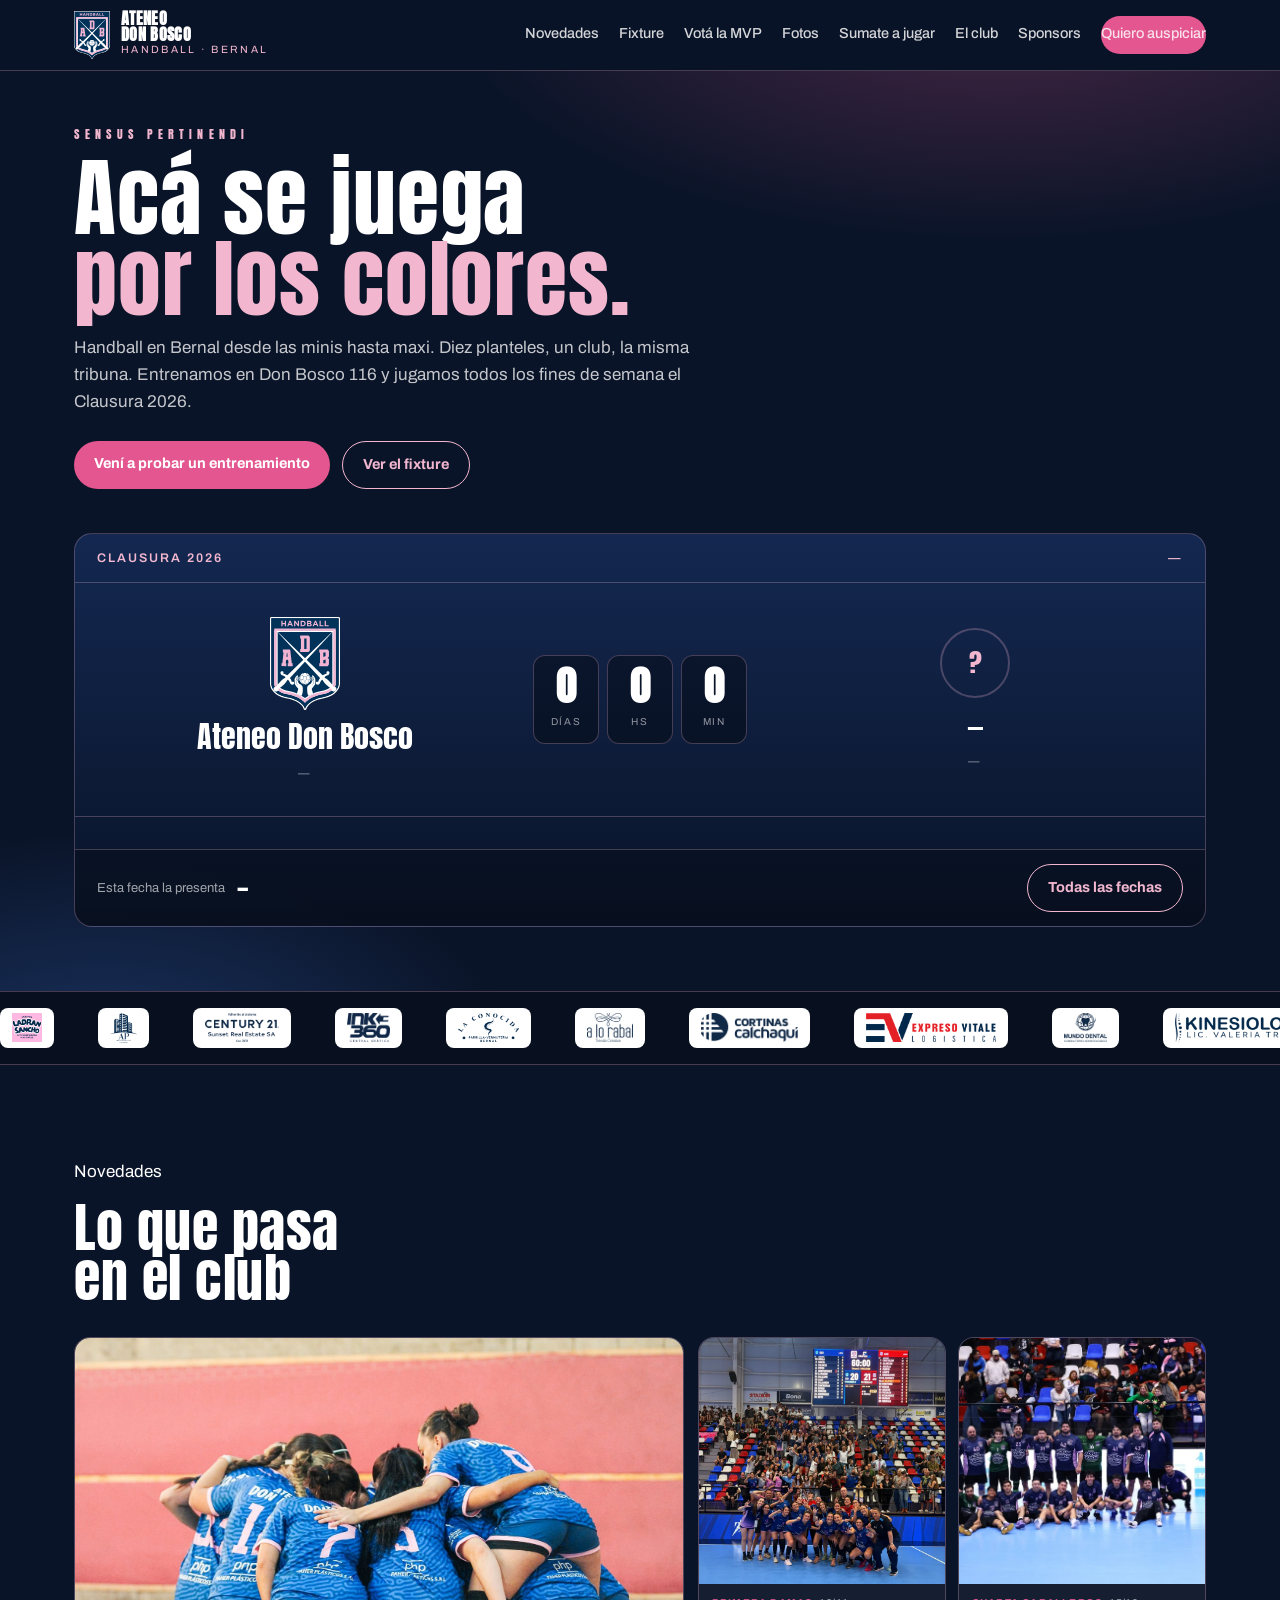
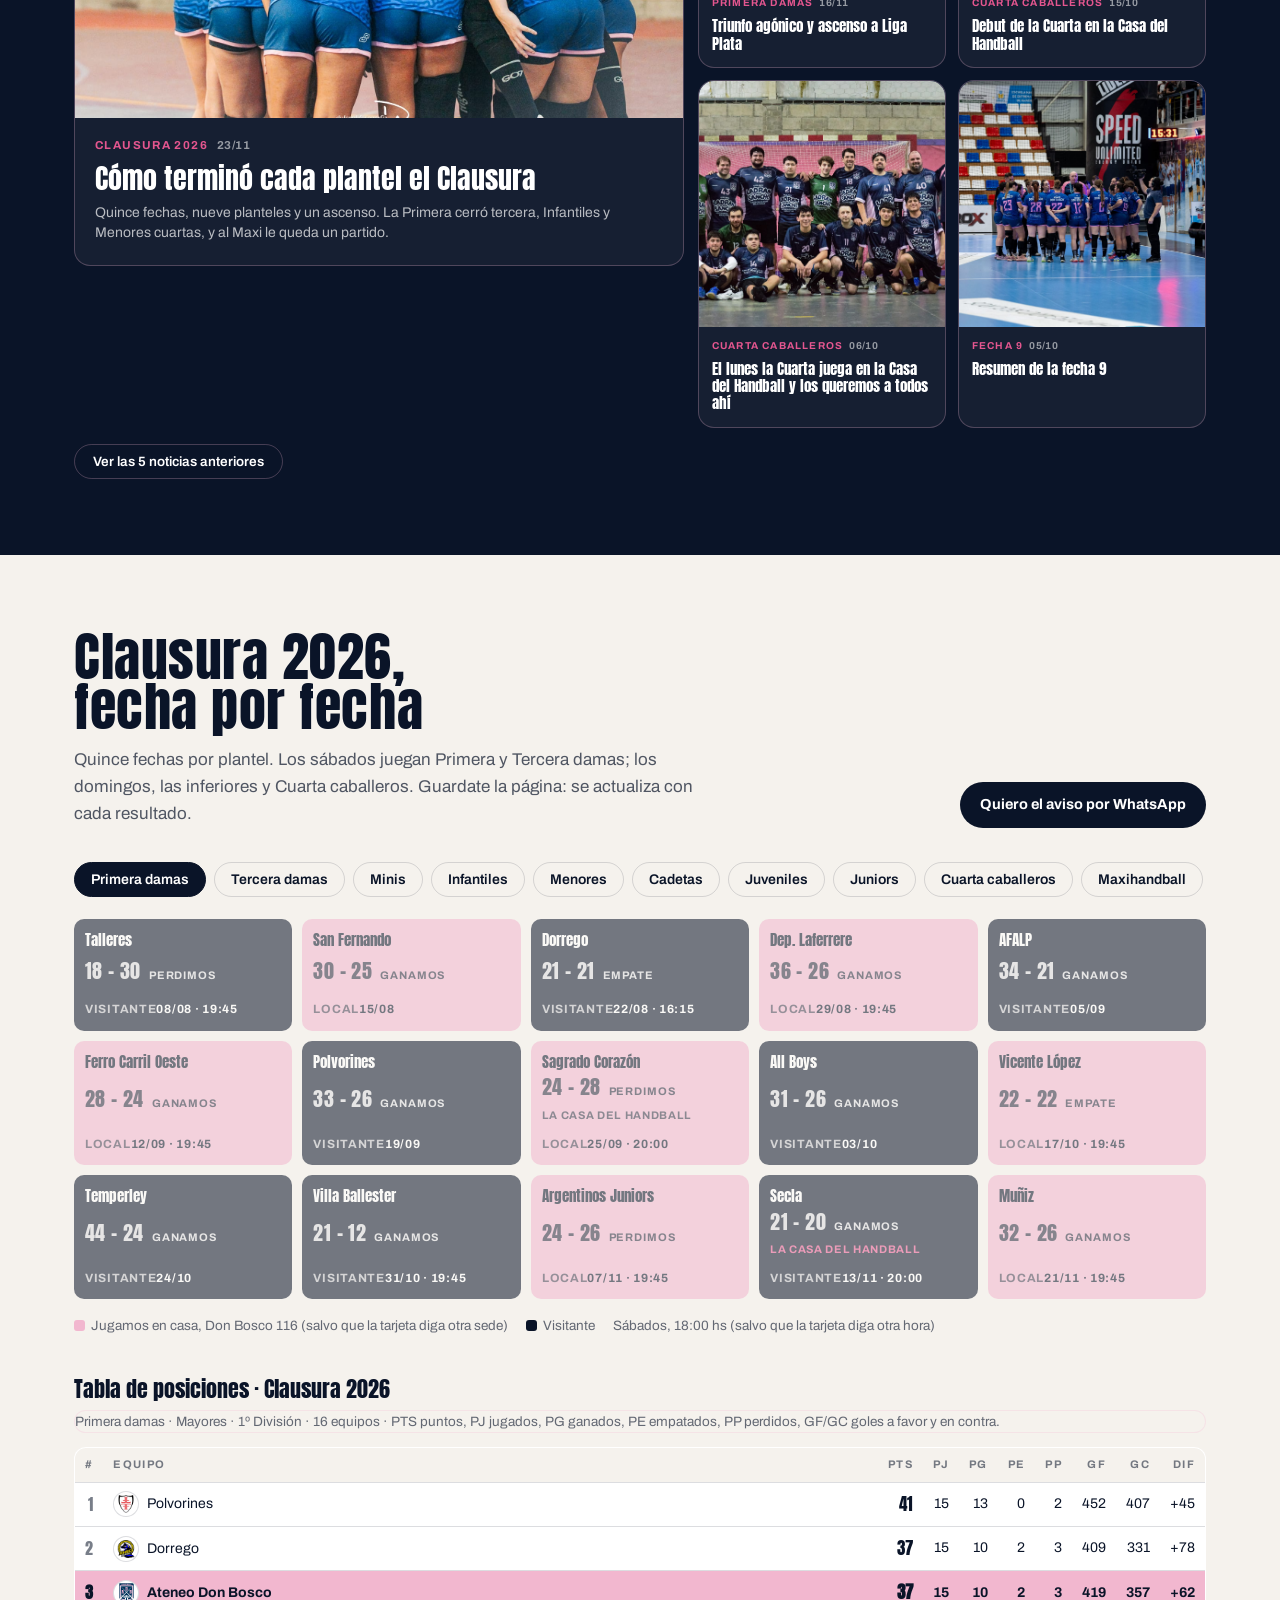
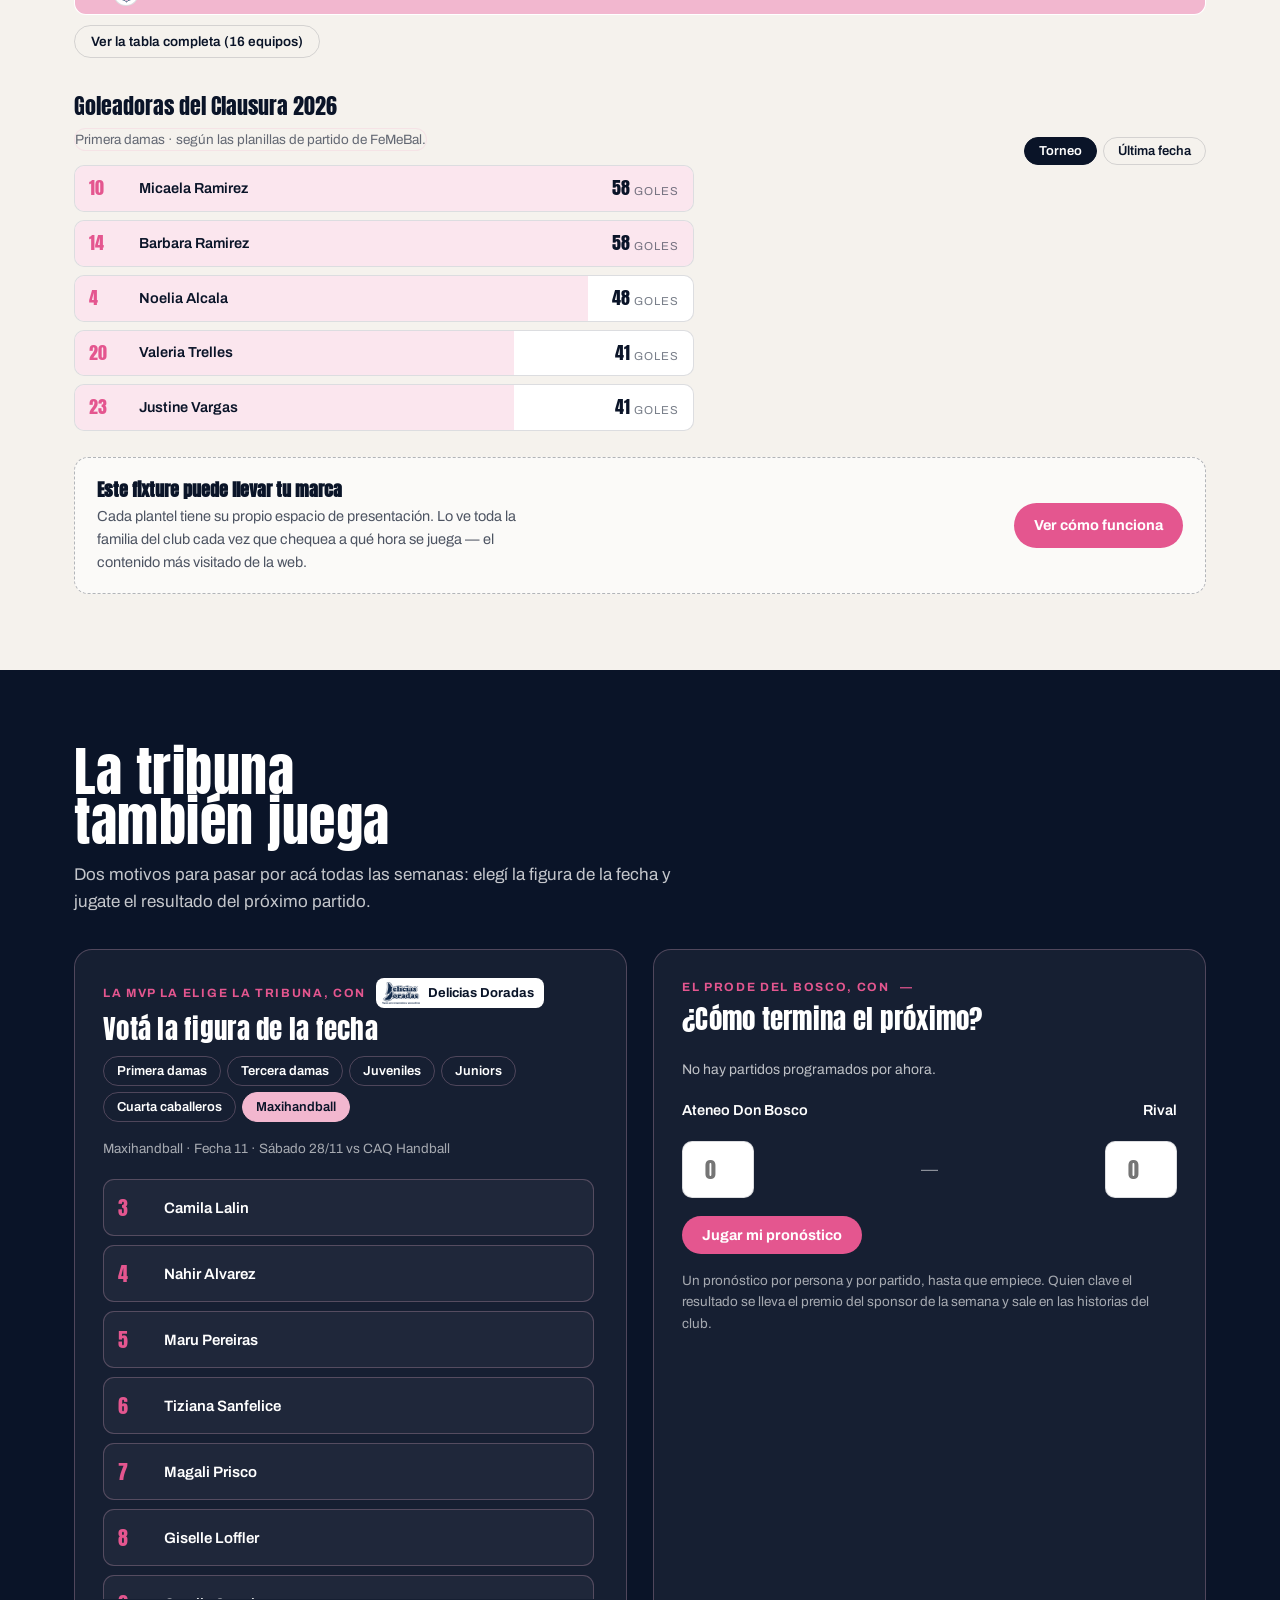
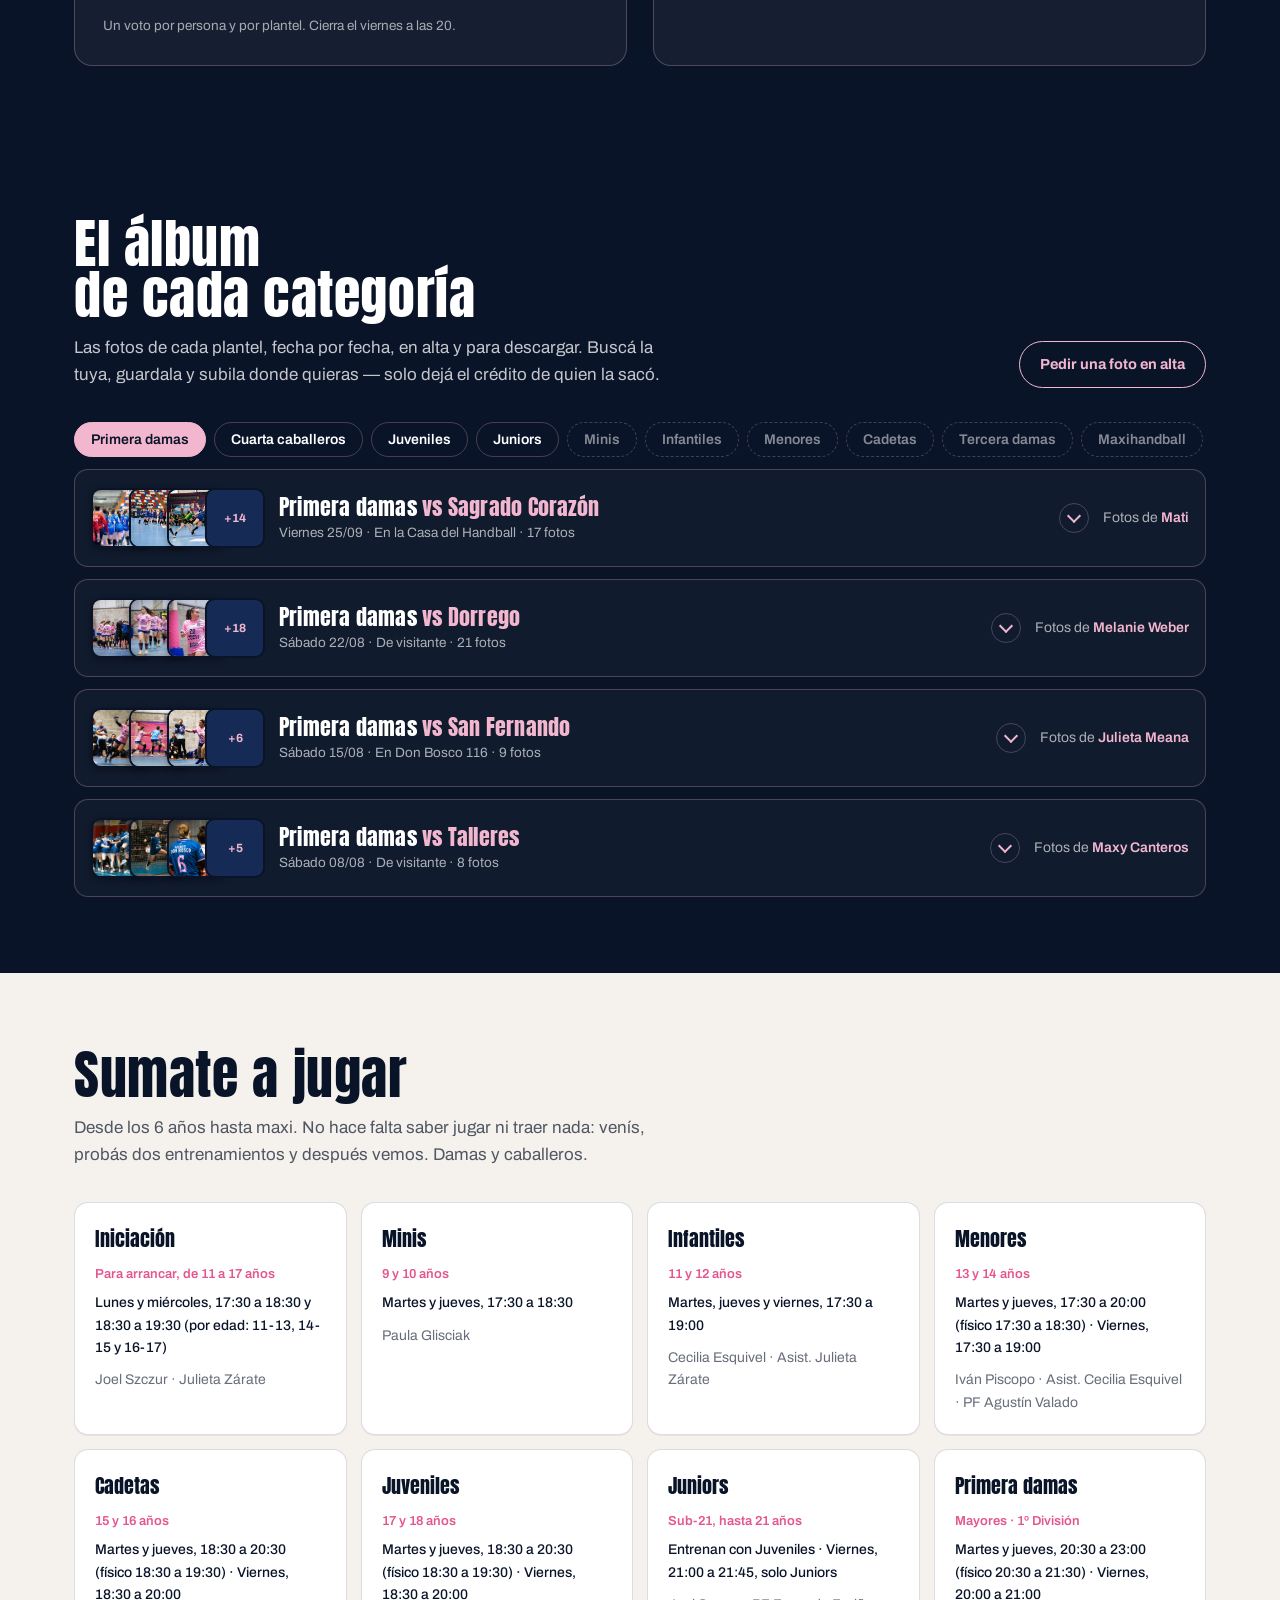
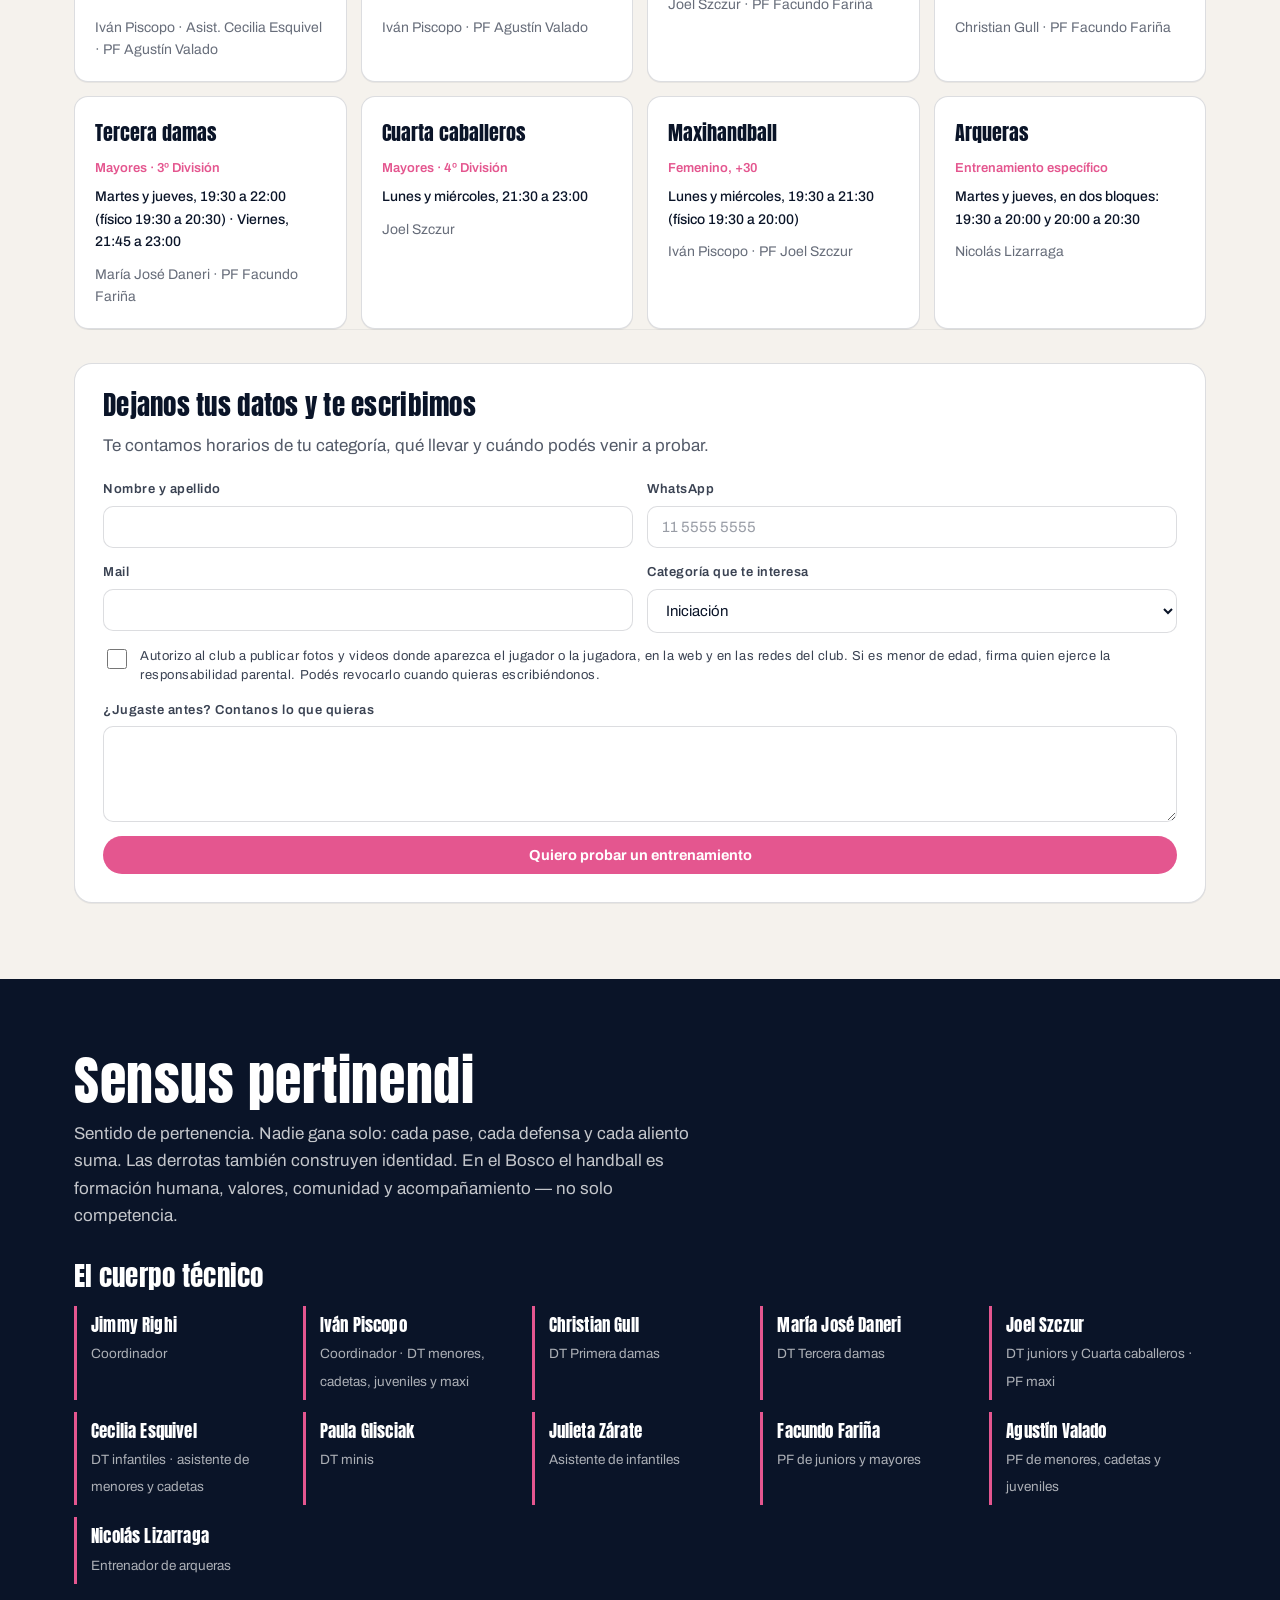
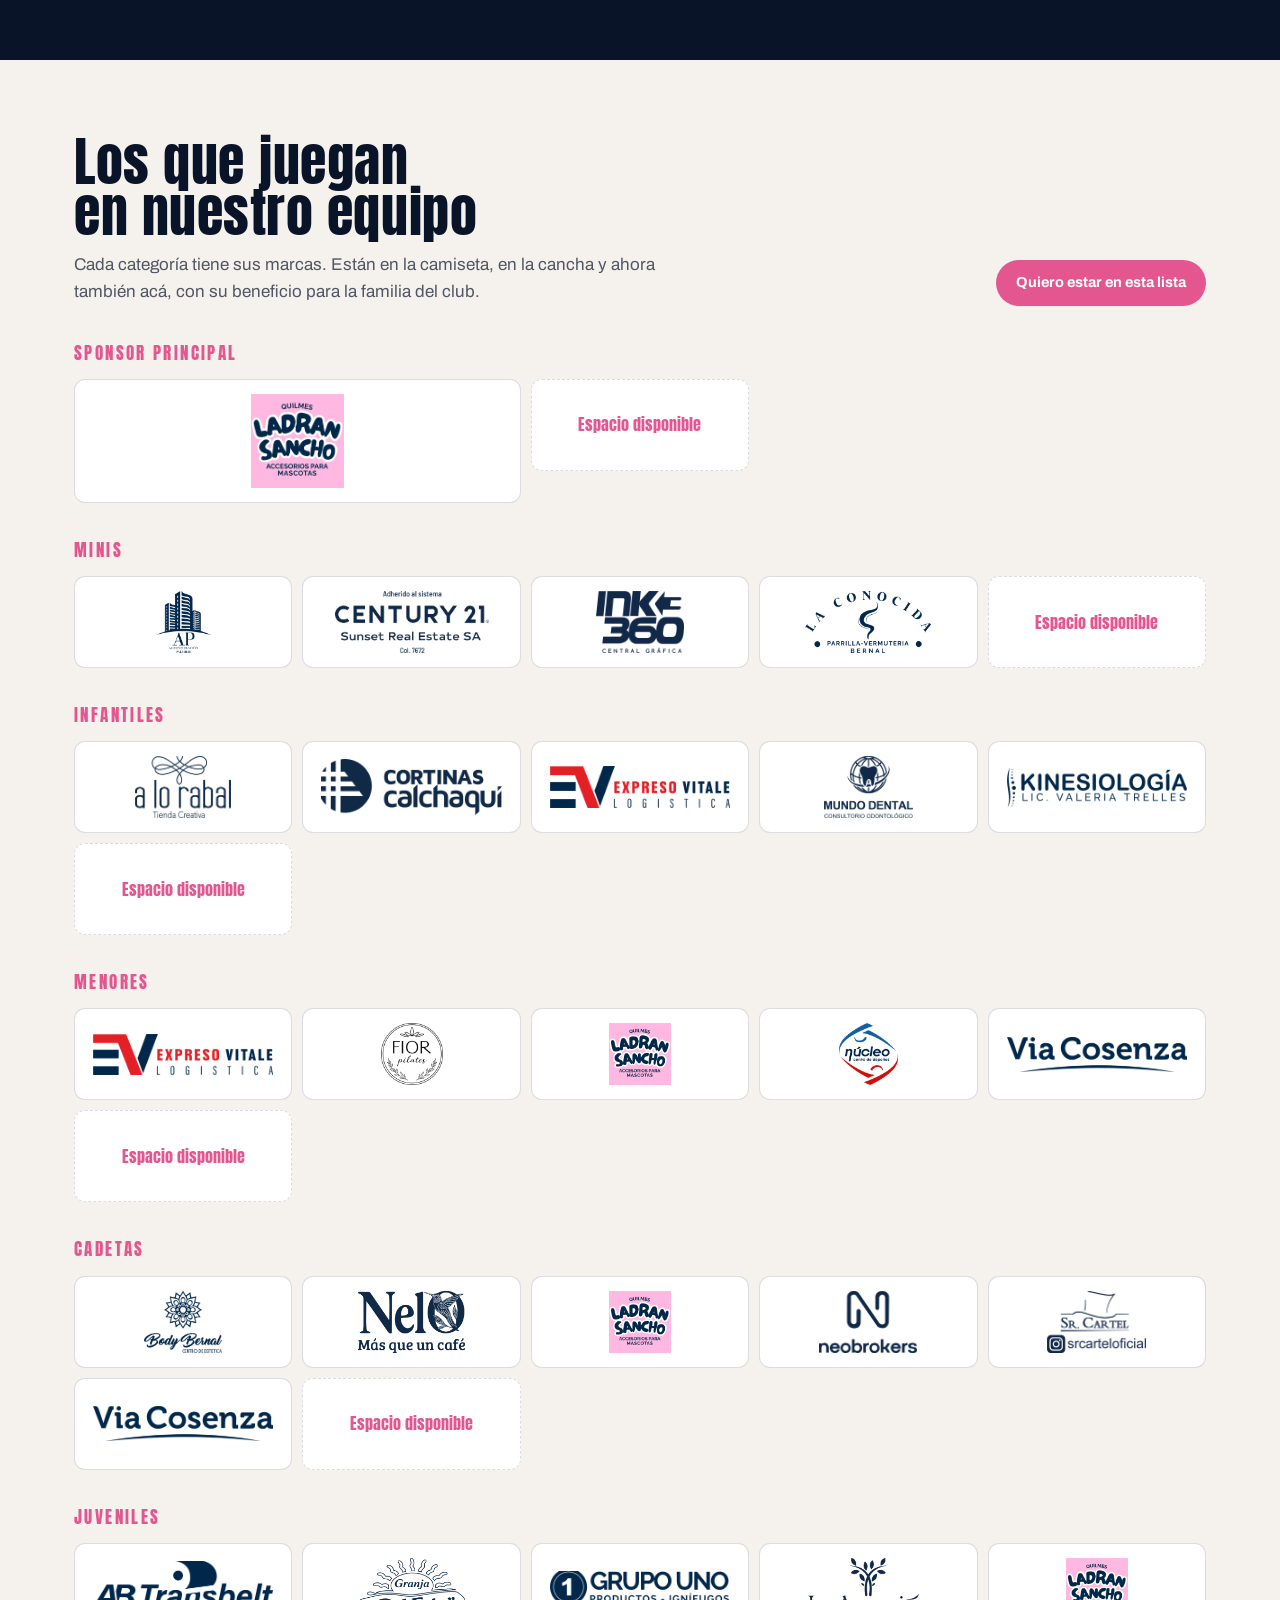
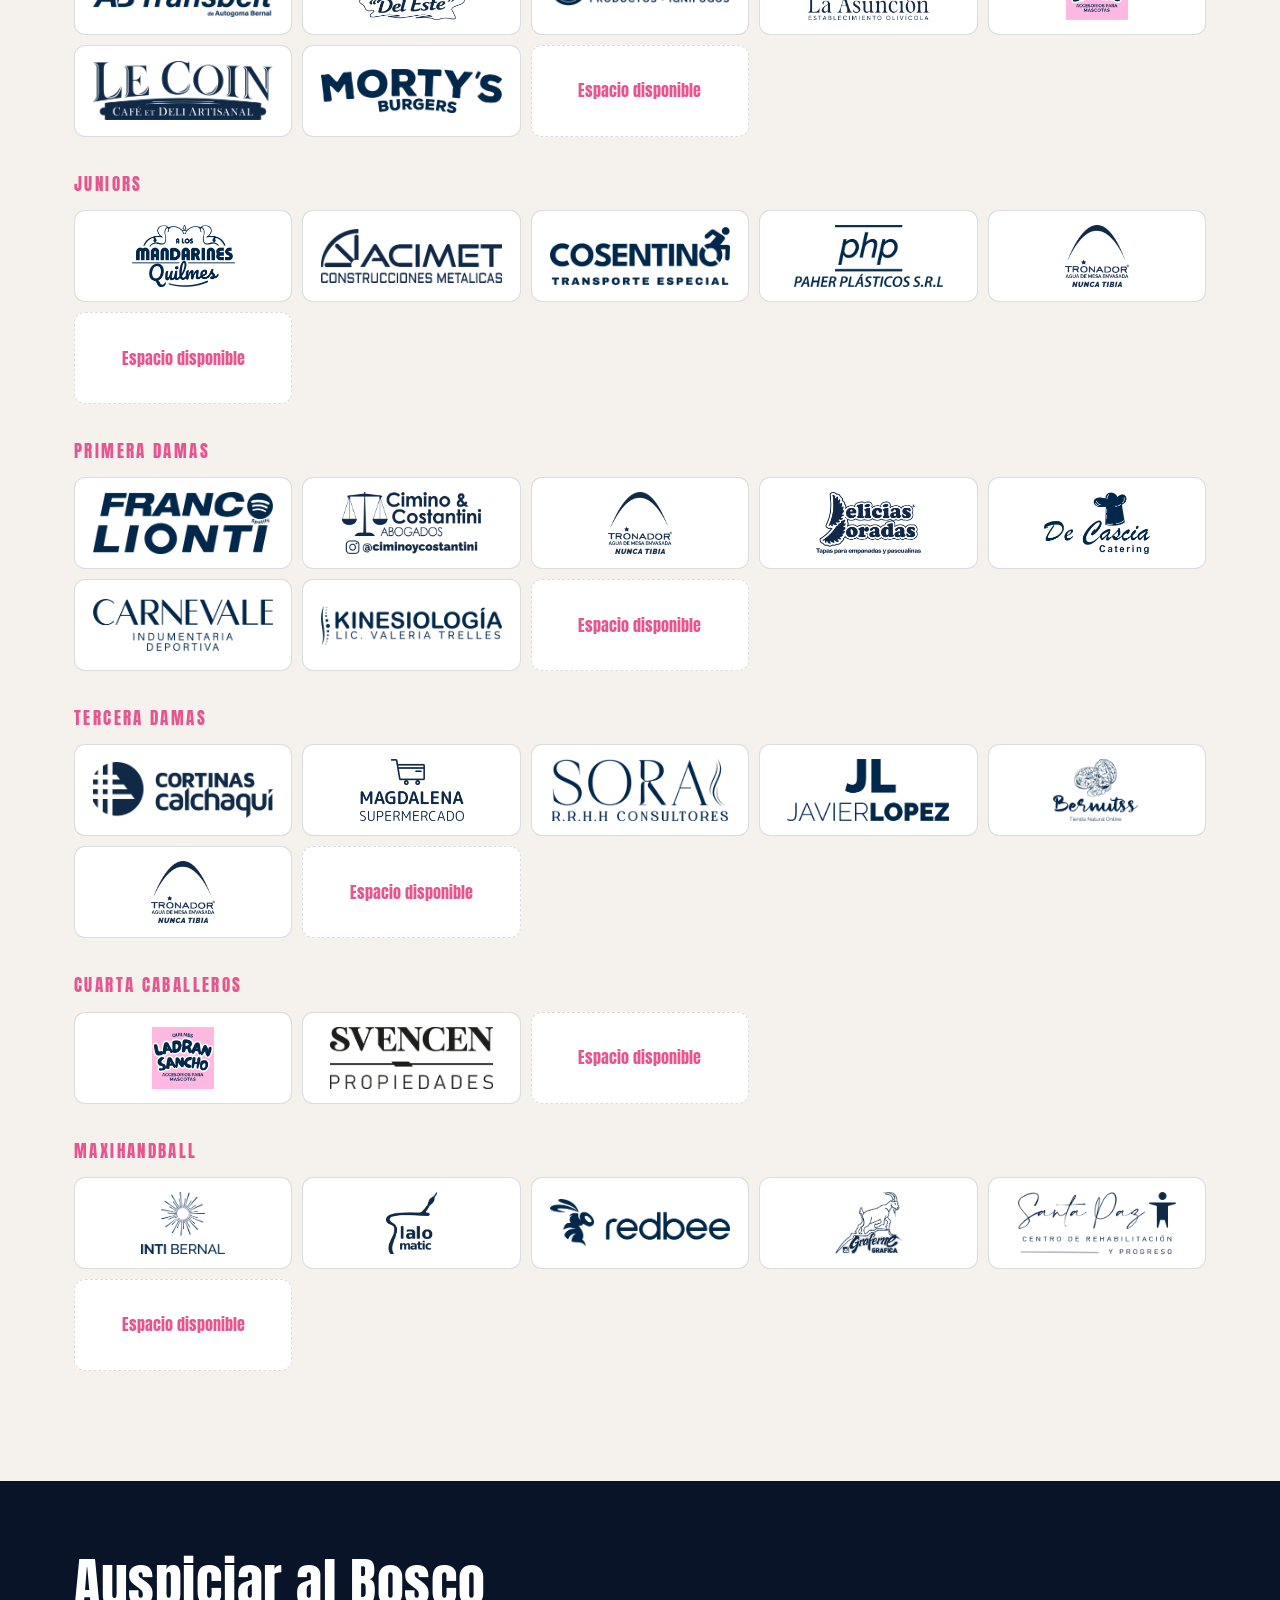
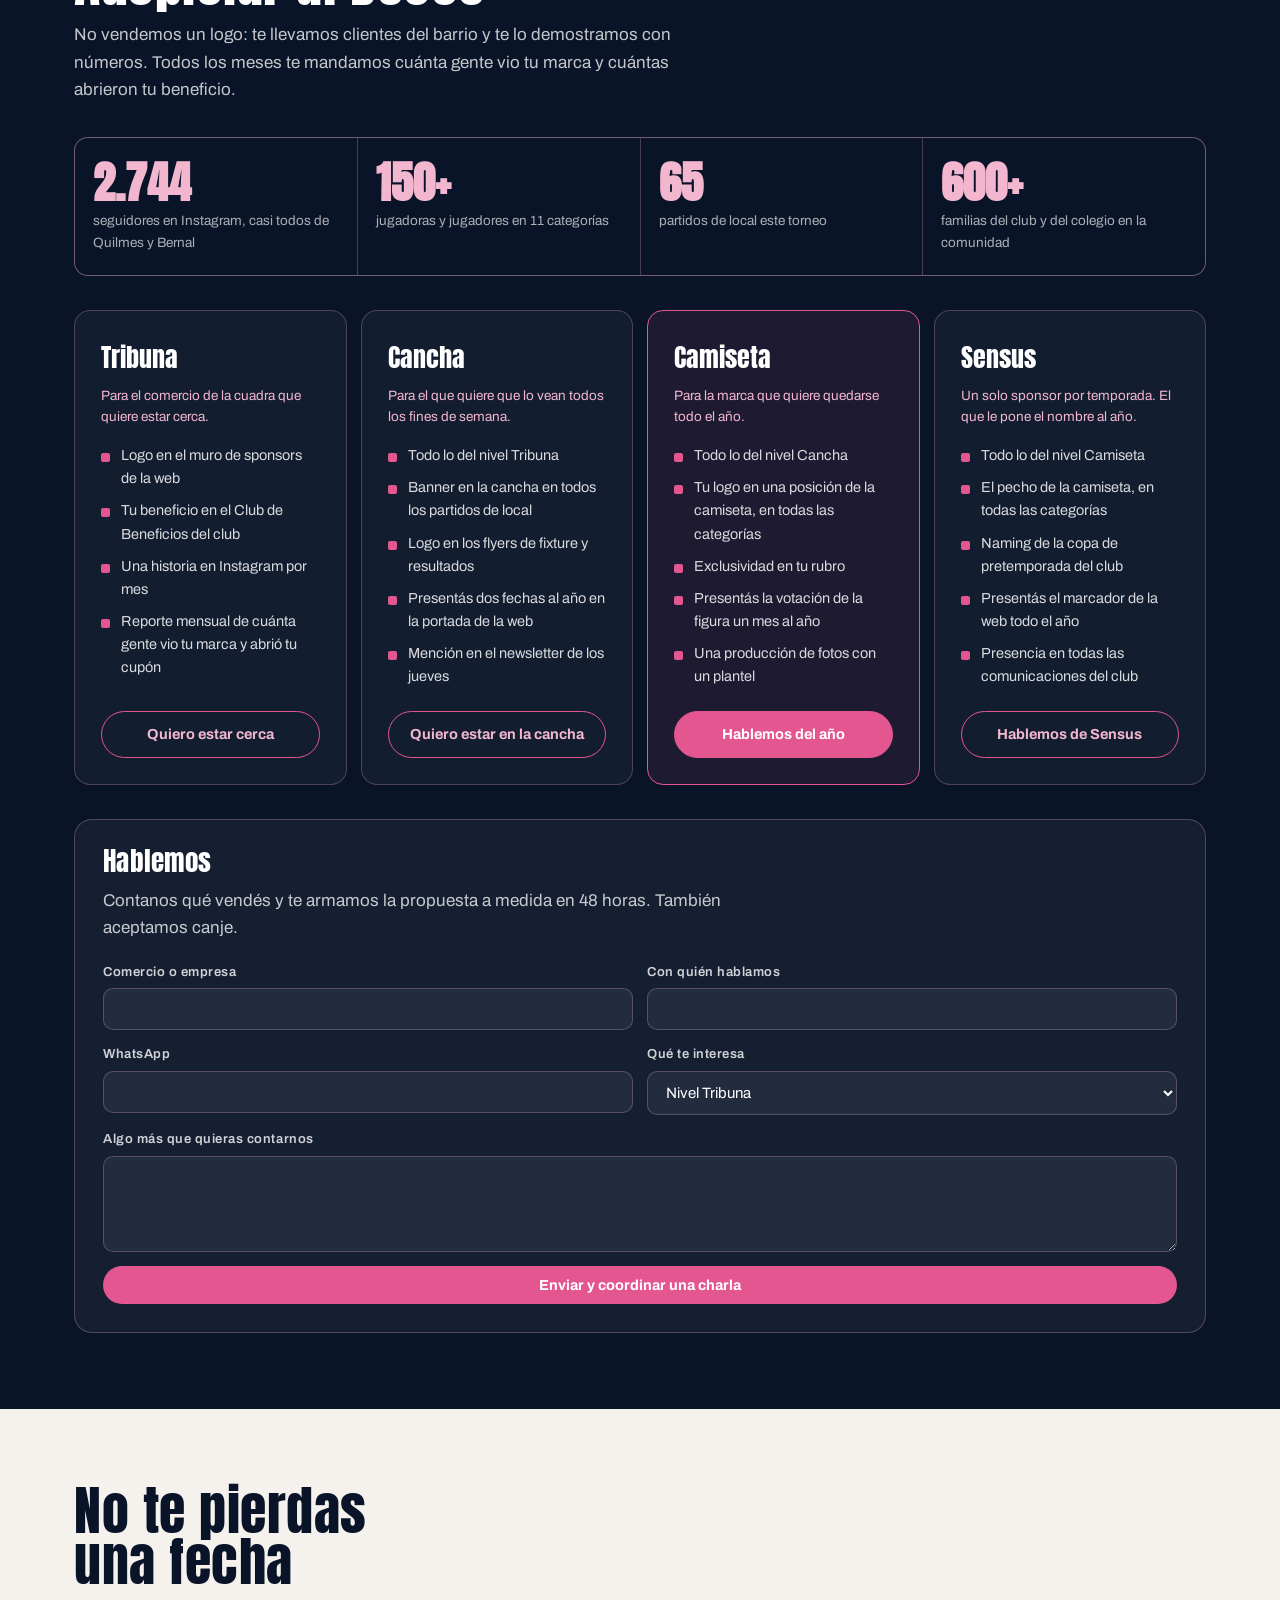
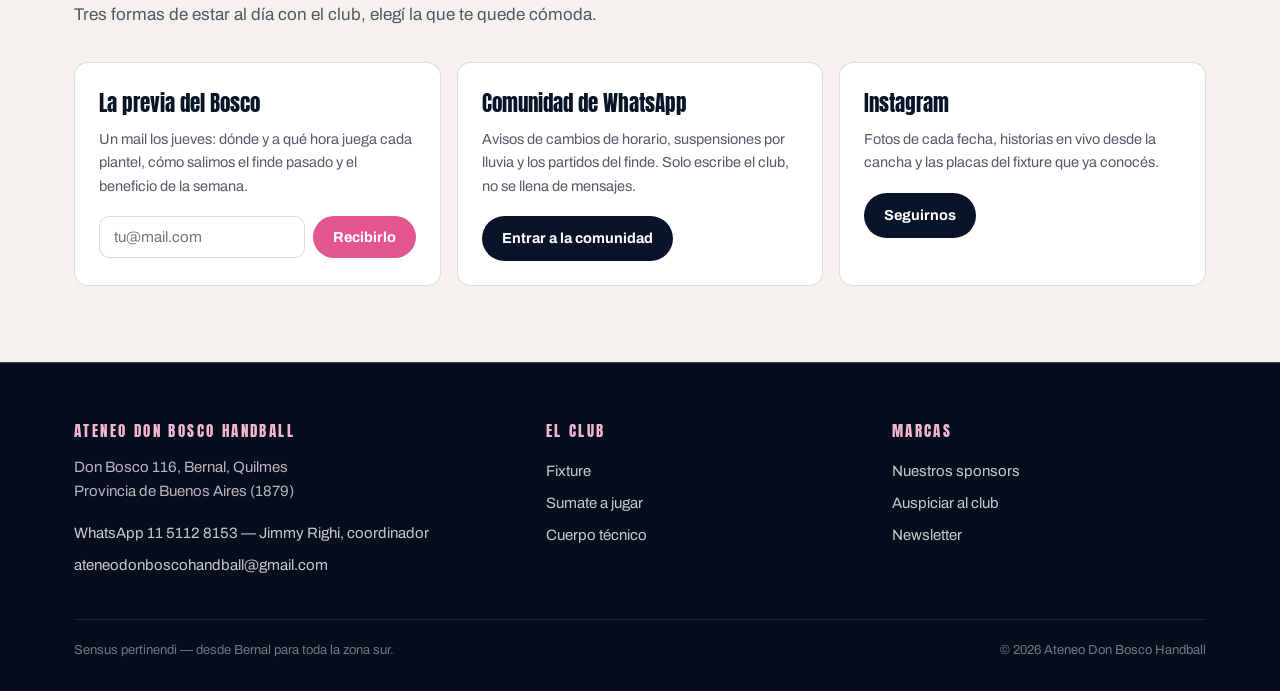
==== index.html @ ef43289e "Festejo de chispas en el marcador del ascenso Un `festejo: true` en el bloque `marcador` tira tres b" ====
<!DOCTYPE html>
<html lang="es-AR">
<head>
<meta charset="utf-8">
<meta name="viewport" content="width=device-width, initial-scale=1">
<title>Ateneo Don Bosco Handball — Bernal</title>
<meta name="description" content="Club de handball en Bernal, Quilmes. Fixture del Clausura 2026, categorías desde minis hasta maxihandball, inscripciones abiertas y el Club de Beneficios del Bosco.">
<meta property="og:title" content="Ateneo Don Bosco Handball">
<meta property="og:description" content="Sensus pertinendi. Handball en Bernal desde las minis hasta maxi.">
<meta property="og:type" content="website">
<meta property="og:url" content="https://adbhandball.com/">
<meta property="og:image" content="https://adbhandball.com/iconos/icono-512.png">
<meta property="og:locale" content="es_AR">
<meta property="og:site_name" content="Ateneo Don Bosco Handball">
<link rel="canonical" href="https://adbhandball.com/">
<meta name="theme-color" content="#0A1428">
<link rel="manifest" href="manifest.webmanifest">
<link rel="icon" href="iconos/escudo.svg" type="image/svg+xml">
<link rel="icon" href="iconos/icono-192.png" sizes="192x192">
<link rel="apple-touch-icon" href="iconos/icono-180.png">
<meta name="apple-mobile-web-app-capable" content="yes">
<meta name="apple-mobile-web-app-status-bar-style" content="black-translucent">
<meta name="apple-mobile-web-app-title" content="ADB Handball">
<link rel="preconnect" href="https://fonts.googleapis.com">
<link rel="preconnect" href="https://fonts.gstatic.com" crossorigin>
<link href="https://fonts.googleapis.com/css2?family=Anton&family=Archivo:wght@400;500;600;700&display=swap" rel="stylesheet">
<style>
:root{
  --tinta:#0A1428;
  --azul:#152A54;
  --azul-2:#1E3A6E;
  --rosa:#F2B7CF;
  --rosa-vivo:#E4568F;
  --hueso:#F5F2ED;
  --blanco:#ffffff;
  --linea:rgba(242,183,207,.26);
  --linea-oscura:rgba(10,20,40,.14);
  --display:'Anton',Impact,sans-serif;
  --texto:'Archivo',system-ui,sans-serif;
  --ancho:1180px;
}
*{box-sizing:border-box}
html{scroll-behavior:smooth}
body{
  margin:0;background:var(--tinta);color:var(--blanco);
  font-family:var(--texto);font-size:17px;line-height:1.6;
  -webkit-font-smoothing:antialiased;
}
@media (prefers-reduced-motion:reduce){html{scroll-behavior:auto}*{animation:none!important;transition:none!important}}
img{max-width:100%;display:block}
a{color:inherit}
button{font-family:inherit}
:focus-visible{outline:3px solid var(--rosa-vivo);outline-offset:3px;border-radius:2px}
.wrap{max-width:var(--ancho);margin:0 auto;padding:0 24px}
.h1,.h2,.h3{font-family:var(--display);font-weight:400;letter-spacing:.01em;line-height:.94;margin:0}
.h1{font-size:clamp(44px,7.4vw,86px)}
.h2{font-size:clamp(32px,4.6vw,54px)}
.h3{font-size:clamp(21px,2.4vw,27px)}
.bajada{max-width:62ch;color:rgba(255,255,255,.76);margin:14px 0 0}
section{padding:76px 0}
.claro{background:var(--hueso);color:var(--tinta)}
.claro .bajada{color:rgba(10,20,40,.7)}
.rosa{background:var(--rosa);color:var(--tinta)}
.rosa .bajada{color:rgba(10,20,40,.72)}

/* ---------- header ---------- */
/* Novedades: la última noticia grande y las demás en cuadraditos al lado, para que la
   sección no se estire a medida que se suman notas. Cada una tiene su link propio
   (#n/<slug>) para mandar por WhatsApp, y las viejas se despliegan con un botón. */
.novedades .tarjetas{display:grid;gap:14px}
@media(min-width:900px){.novedades .tarjetas{grid-template-columns:1.2fr 1fr;align-items:start}}
.novedades .grilla{display:grid;grid-template-columns:repeat(2,1fr);gap:12px}
.nota{background:rgba(255,255,255,.05);border:1px solid var(--linea);border-radius:16px;overflow:hidden;text-align:left;padding:0;cursor:pointer;color:inherit;font:inherit;display:flex;flex-direction:column}
.nota:hover{border-color:var(--rosa-vivo)}
.nota[hidden]{display:none}   /* si no, el display:flex de arriba le gana al atributo */
.nota .tapa{background:var(--azul);overflow:hidden}
/* La tapa se recorta desde arriba: en una foto vertical, centrada, el recorte corta la cabeza */
.nota .tapa img{width:100%;height:100%;object-fit:cover;object-position:50% 0;display:block}
.nota .tapa.sin-foto{display:grid;place-items:center;background:linear-gradient(160deg,var(--azul),var(--tinta))}
.nota .tapa.sin-foto img{width:34%;height:auto;opacity:.9}
.nota .meta{display:flex;align-items:center;gap:9px;font-size:11.5px;letter-spacing:.12em;text-transform:uppercase;font-weight:700;color:var(--rosa-vivo);margin-bottom:8px}
.nota .meta span{color:rgba(255,255,255,.55);letter-spacing:.04em}
.nota h3{font-family:var(--display);font-weight:400;line-height:1.15;margin:0}
.nota p{font-size:14px;line-height:1.45;color:rgba(255,255,255,.7);margin:8px 0 0}
.nota.grande .tapa{aspect-ratio:16/10}
.nota.grande .txt{padding:18px 20px 22px}
.nota.grande h3{font-size:clamp(21px,4.4vw,28px)}
.nota.chica .tapa{aspect-ratio:1}
.nota.chica .txt{padding:11px 13px 15px}
.nota.chica .meta{font-size:10px;gap:6px;margin-bottom:6px}
.nota.chica h3{font-size:15px}
.nota.chica p{display:none}
/* En el celular las secundarias van una por renglón, con el cuadradito de la foto al
   costado: ocupan un cuarto de lo que ocupaban y entran varias sin hacer scroll. */
@media(max-width:899px){
  .novedades .grilla{grid-template-columns:1fr;gap:10px}
  .nota.chica{flex-direction:row;align-items:center}
  .nota.chica .tapa{flex:0 0 88px;height:88px;aspect-ratio:auto}
  .nota.chica .txt{padding:10px 14px 10px 12px}
  .nota.chica h3{font-size:14.5px;line-height:1.2}
}
.ver-notas{grid-column:1/-1;justify-self:start;margin-top:2px;background:none;border:1px solid var(--linea);border-radius:999px;padding:9px 18px;font-family:inherit;font-size:13.5px;font-weight:600;color:inherit;cursor:pointer}
.ver-notas:hover{border-color:var(--rosa-vivo)}
/* Lector */
.lector{position:fixed;inset:0;z-index:100;background:rgba(6,13,28,.92);display:none;overflow:auto;padding:20px}
.lector.abierto{display:block}
.lector .hoja{background:var(--hueso);color:var(--tinta);border-radius:18px;max-width:720px;margin:0 auto;padding:0 0 28px;overflow:hidden}
.lector .tapa-grande{margin:0}
.lector .tapa-grande img{width:100%;display:block}
.lector .tapa-grande figcaption{font-size:13.5px;color:rgba(10,20,40,.6);padding:8px 30px 0}
.lector .cuerpo{padding:24px 30px 0}
.lector .meta{display:flex;gap:10px;align-items:center;font-size:11.5px;letter-spacing:.12em;text-transform:uppercase;font-weight:700;color:var(--rosa-vivo);margin-bottom:10px}
.lector .meta span{color:rgba(10,20,40,.55);letter-spacing:.04em}
.lector h2{font-family:var(--display);font-size:clamp(24px,4vw,34px);font-weight:400;line-height:1.1;margin:0}
.lector .copete{font-size:16.5px;line-height:1.5;color:rgba(10,20,40,.72);margin:10px 0 0}
.lector .cuerpo p{font-size:16px;line-height:1.6;margin:16px 0 0}
.lector .firma{font-size:13px;letter-spacing:.06em;text-transform:uppercase;font-weight:700;color:rgba(10,20,40,.5);margin:14px 0 0;padding-top:12px;border-top:1px solid rgba(10,20,40,.12)}
.lector .destacado{font-family:var(--display);font-size:22px;font-weight:400;line-height:1.25;color:var(--azul);border-left:4px solid var(--rosa);padding-left:16px;margin:22px 0}
/* Lo que dice una jugadora o el entrenador: bastardilla y fondo, para que se despegue del relato */
.lector .cuerpo .cita{font-style:italic;font-weight:600;font-size:16.5px;line-height:1.55;color:var(--azul);background:rgba(21,42,84,.055);border-left:4px solid var(--rosa-vivo);border-radius:0 12px 12px 0;padding:16px 18px;margin:20px 0 0}
.lector .cuerpo .cita .quien{display:block;font-style:normal;font-weight:700;font-size:12.5px;letter-spacing:.08em;text-transform:uppercase;color:var(--rosa-vivo);margin-top:10px}
/* Marcador de una nota: el resultado grande, para un partido que lo merece (un ascenso, una final).
   Los números arrancan en cero y suben al abrirse el lector; con prefers-reduced-motion van derecho. */
.lector .marcador-nota{margin:26px 0 0;padding:26px 22px;border-radius:16px;background:var(--azul);color:var(--hueso);text-align:center;position:relative;overflow:hidden;isolation:isolate}
/* El panel se ve siempre; la entrada es un agregado que solo se activa si el navegador está
   pintando (la clase la pone un requestAnimationFrame). Así nunca queda invisible. */
.lector .marcador-nota.entra{animation:marcador-entra .5s ease both}
@keyframes marcador-entra{from{opacity:0;transform:translateY(14px)}to{opacity:1;transform:none}}
.lector .marcador-nota .donde{font-size:11.5px;letter-spacing:.16em;text-transform:uppercase;font-weight:700;color:rgba(245,242,237,.7);margin:0 0 16px}
/* Dos filas: los nombres arriba y los números abajo. Así el nombre largo puede partirse en dos
   líneas en el celular sin desalinear los tantos ni el guión. */
.lector .marcador-nota .tanteador{display:grid;grid-template-columns:1fr auto 1fr;align-items:end;
  column-gap:clamp(10px,4vw,24px);row-gap:8px}
.lector .marcador-nota .eq{font-size:12px;letter-spacing:.1em;text-transform:uppercase;font-weight:700;color:rgba(245,242,237,.82);margin:0;grid-row:1}
.lector .marcador-nota .eq-a{grid-column:1}
.lector .marcador-nota .eq-b{grid-column:3}
.lector .marcador-nota .tanto-a{grid-area:2/1}
.lector .marcador-nota .guion{grid-area:2/2;align-self:center}
.lector .marcador-nota .tanto-b{grid-area:2/3}
.lector .marcador-nota .tanto{font-family:var(--display);font-size:clamp(56px,15vw,92px);line-height:.9;font-variant-numeric:tabular-nums}
.lector .marcador-nota .guion{font-family:var(--display);font-size:clamp(28px,7vw,44px);line-height:1;color:var(--rosa-vivo)}
.lector .marcador-nota .remate{font-family:var(--display);font-size:clamp(22px,5.6vw,32px);line-height:1.1;color:var(--rosa);margin:18px 0 0;letter-spacing:.02em}
@media(prefers-reduced-motion:reduce){.lector .marcador-nota.entra{animation:none}}
/* Festejo: chispas que salen de dos o tres puntos del panel, en los colores del escudo. Van
   detrás del texto (z-index 0 contra el contenido, que queda en 1) y se borran solas al terminar. */
.lector .marcador-nota > *{position:relative;z-index:1}
.lector .festejo{position:absolute;inset:0;z-index:0;pointer-events:none}
.lector .chispa{position:absolute;width:7px;height:7px;border-radius:50%;background:var(--c);opacity:0;
  animation:chispa 1.25s cubic-bezier(.17,.84,.44,1) var(--retraso) both}
@keyframes chispa{
  0%{transform:translate(0,0) scale(.2);opacity:1}
  70%{opacity:1}
  100%{transform:translate(var(--dx),calc(var(--dy) + 28px)) scale(1);opacity:0}
}
@media(prefers-reduced-motion:reduce){.lector .festejo{display:none}}
.lector figure{margin:20px 0 0}
.lector figure img{width:100%;border-radius:12px;display:block}
.lector figcaption{font-size:13.5px;color:rgba(10,20,40,.6);margin-top:7px}
.lector .video{position:relative;aspect-ratio:16/9;border-radius:12px;overflow:hidden;background:var(--tinta);margin:20px 0 0;display:grid;place-items:center;cursor:pointer;border:0;padding:0;width:100%}
.lector .video img{width:100%;height:100%;object-fit:cover;opacity:.75}
.lector .video .play{position:absolute;width:64px;height:64px;border-radius:50%;background:var(--rosa-vivo);display:grid;place-items:center;color:#fff;font-size:22px;padding-left:5px}
.lector .video iframe{width:100%;height:100%;border:0}
.lector .pie-nota{display:flex;gap:10px;flex-wrap:wrap;margin-top:24px}
.lector .pie-nota .btn{background:var(--tinta)}
.lector .pie-nota .cerrar{background:none;border:1.5px solid var(--linea-oscura);border-radius:999px;padding:11px 20px;font-family:inherit;font-size:14.5px;font-weight:700;color:var(--tinta);cursor:pointer}
.lector .equis{position:sticky;top:0;float:right;margin:10px;background:rgba(10,20,40,.7);color:#fff;border:0;border-radius:50%;width:38px;height:38px;font-size:17px;cursor:pointer;z-index:2}

/* Aviso del club (la rifa, por ejemplo): barra fina arriba de todo, con un botón que abre el
   detalle y una cruz para sacarla de la pantalla. Es discreta a propósito: no tapa nada. */
.aviso-barra{position:relative;z-index:70;background:var(--rosa);color:var(--tinta)}
.aviso-barra .wrap{display:flex;align-items:center;gap:12px;padding:9px 0;flex-wrap:wrap}
.aviso-barra .et{font-family:var(--display);font-size:13px;letter-spacing:.12em;text-transform:uppercase;background:var(--tinta);color:#fff;border-radius:999px;padding:3px 11px;flex-shrink:0}
.aviso-barra p{margin:0;font-size:14.5px;font-weight:600;line-height:1.35}
.aviso-barra .ver{background:none;border:1.5px solid rgba(10,20,40,.45);border-radius:999px;padding:5px 14px;font-family:inherit;font-size:13.5px;font-weight:700;color:var(--tinta);cursor:pointer;white-space:nowrap}
.aviso-barra .ver:hover{border-color:var(--tinta);background:rgba(10,20,40,.06)}
.aviso-barra .cerrar-aviso{margin-left:auto;background:none;border:0;color:var(--tinta);opacity:.6;font-size:19px;line-height:1;cursor:pointer;padding:4px 2px}
.aviso-barra .cerrar-aviso:hover{opacity:1}
@media(max-width:600px){.aviso-barra .ver{order:3}.aviso-barra .cerrar-aviso{order:2}}
/* Panel con el detalle del aviso */
.aviso-panel{position:fixed;inset:0;z-index:100;background:rgba(6,13,28,.82);display:none;padding:20px;overflow:auto}
.aviso-panel.abierto{display:grid;place-items:start center;padding-top:6vh;padding-bottom:6vh}
.aviso-panel .caja{background:var(--hueso);color:var(--tinta);border-radius:18px;max-width:640px;width:100%;padding:30px 32px;margin:auto}
.aviso-panel h2{font-family:var(--display);font-size:28px;font-weight:400;line-height:1.1;margin:0 0 8px}
.aviso-panel .baj{font-size:15.5px;line-height:1.55;color:rgba(10,20,40,.75);margin:0 0 20px}
.aviso-panel h3{font-family:var(--display);font-size:15px;font-weight:400;letter-spacing:.1em;text-transform:uppercase;color:var(--rosa-vivo);margin:18px 0 8px}
.aviso-panel ul{list-style:none;margin:0;padding:0;display:grid;gap:5px}
.aviso-panel li{position:relative;padding-left:18px;font-size:15px;line-height:1.5}
.aviso-panel li::before{content:"";position:absolute;left:0;top:9px;width:7px;height:7px;border-radius:2px;background:var(--rosa)}
.aviso-panel .cierre{margin:20px 0 0;font-size:15px;line-height:1.55;border-top:1px solid var(--linea-oscura);padding-top:16px}
.aviso-panel .pie-aviso{display:flex;gap:10px;flex-wrap:wrap;margin-top:18px}
.aviso-panel .pie-aviso .btn{background:var(--tinta)}
.aviso-panel .pie-aviso .cerrar{background:none;border:1.5px solid var(--linea-oscura);border-radius:999px;padding:11px 20px;font-family:inherit;font-size:14.5px;font-weight:700;color:var(--tinta);cursor:pointer}
header{position:sticky;top:0;z-index:60;background:rgba(10,20,40,.92);backdrop-filter:blur(10px);border-bottom:1px solid var(--linea)}
.nav{display:flex;align-items:center;gap:22px;height:70px}
.marca{display:flex;align-items:center;gap:11px;text-decoration:none;flex:0 0 auto}
.marca img{width:36px;height:auto}
.marca b{font-family:var(--display);font-size:16px;line-height:.95;letter-spacing:.02em;display:block;color:#fff}
.marca-txt>span{font-size:10.5px;letter-spacing:.22em;color:var(--rosa);text-transform:uppercase;display:block}
.menu{display:flex;gap:20px;margin-left:auto;align-items:center}
.menu a{text-decoration:none;font-size:14.5px;font-weight:500;color:rgba(255,255,255,.82);padding:6px 0;border-bottom:2px solid transparent}
.menu a:hover{color:#fff;border-color:var(--rosa-vivo)}
.btn{display:inline-block;text-decoration:none;font-weight:700;font-size:14.5px;padding:11px 20px;border-radius:999px;border:0;cursor:pointer;background:var(--rosa-vivo);color:#fff}
.btn:hover{background:#c9407b}
.btn.linea{background:transparent;border:1.5px solid var(--rosa);color:var(--rosa)}
.btn.linea:hover{background:var(--rosa);color:var(--tinta)}
.btn.oscuro{background:var(--tinta);color:#fff}
.btn.oscuro:hover{background:var(--azul-2)}
.burger{display:none;margin-left:auto;background:none;border:1px solid var(--linea);border-radius:8px;color:#fff;padding:8px 11px;font-size:17px;cursor:pointer}
@media(max-width:940px){
  .menu{position:fixed;inset:70px 0 auto 0;background:var(--tinta);flex-direction:column;align-items:stretch;gap:0;padding:8px 24px 22px;border-bottom:1px solid var(--linea);display:none}
  .menu.abierto{display:flex}
  .menu a{padding:13px 0;border-bottom:1px solid rgba(255,255,255,.08)}
  .menu .btn{margin-top:14px;text-align:center}
  .burger{display:block}
}

/* ---------- marcador ---------- */
.hero{position:relative;padding:54px 0 64px;overflow:hidden}
.hero::before{content:"";position:absolute;inset:0;background:
  radial-gradient(900px 420px at 78% -10%,rgba(228,86,143,.30),transparent 62%),
  radial-gradient(700px 420px at 8% 110%,rgba(30,58,110,.85),transparent 60%);}
.hero>*{position:relative}
.hero .lema{font-family:var(--display);font-size:12px;letter-spacing:.42em;color:var(--rosa);margin:0 0 14px}
.hero h1{margin-bottom:6px}
.hero h1 em{font-style:normal;display:block;color:var(--rosa)}
.hero-cta{display:flex;gap:12px;flex-wrap:wrap;margin-top:26px}

.tablero{margin-top:44px;border:1px solid var(--linea);border-radius:18px;background:linear-gradient(180deg,rgba(21,42,84,.92),rgba(10,20,40,.92));overflow:hidden}
.tablero-top{display:flex;justify-content:space-between;align-items:center;gap:14px;flex-wrap:wrap;padding:14px 22px;border-bottom:1px solid var(--linea);font-size:12.5px;letter-spacing:.16em;font-weight:600;color:var(--rosa);text-transform:uppercase}
.tablero-body{display:grid;grid-template-columns:1fr auto 1fr;align-items:center;gap:20px;padding:34px 22px}
.equipo{display:flex;flex-direction:column;align-items:center;gap:12px;text-align:center}
.equipo .nom{font-family:var(--display);font-size:clamp(19px,2.6vw,30px);line-height:1}
.equipo .rol{font-size:11.5px;letter-spacing:.2em;color:rgba(255,255,255,.55);text-transform:uppercase}
.escudo-chico{width:70px;height:auto}
.rival-inicial{width:70px;height:70px;border-radius:50%;border:2px solid var(--linea);display:grid;place-items:center;font-family:var(--display);font-size:26px;color:var(--rosa);position:relative;overflow:hidden}
.rival-inicial img{position:absolute;inset:0;width:100%;height:100%;object-fit:contain;background:#fff;padding:6px;border-radius:50%}
.proximas{display:grid;grid-template-columns:repeat(auto-fill,minmax(200px,1fr));gap:10px;padding:16px 22px;border-top:1px solid var(--linea)}
.proximas h4{grid-column:1/-1;margin:0 0 2px;font-family:var(--display);font-size:12px;font-weight:400;letter-spacing:.2em;color:var(--rosa);text-transform:uppercase}
.prox{display:flex;align-items:center;gap:12px;padding:10px 12px;border:1px solid var(--linea);border-radius:12px;background:rgba(0,0,0,.22)}
.prox .rival-inicial{width:44px;height:44px;font-size:17px;flex:0 0 auto}
.prox .rival-inicial img{padding:4px}
.prox b{display:block;font-family:var(--display);font-size:16px;font-weight:400;letter-spacing:.02em}
.prox span{display:block;font-size:12.5px;color:rgba(255,255,255,.66);line-height:1.4}
.prox.local span em{font-style:normal;color:var(--rosa)}
.reloj{display:flex;gap:8px}
.reloj div{min-width:66px;text-align:center;background:rgba(0,0,0,.34);border:1px solid var(--linea);border-radius:12px;padding:10px 6px}
.reloj b{display:block;font-family:var(--display);font-size:clamp(26px,4vw,40px);line-height:1;font-variant-numeric:tabular-nums}
.reloj span{font-size:10px;letter-spacing:.16em;color:rgba(255,255,255,.55);text-transform:uppercase}
.tablero-pie{display:flex;justify-content:space-between;align-items:center;gap:16px;flex-wrap:wrap;padding:14px 22px;border-top:1px solid var(--linea);background:rgba(0,0,0,.24)}
.presenta{display:flex;align-items:center;gap:12px;font-size:13px;color:rgba(255,255,255,.62)}
.presenta strong{font-family:var(--display);font-size:19px;color:#fff;letter-spacing:.02em}
.presenta .logo{display:inline-flex;align-items:center;height:44px;padding:6px 14px;border-radius:9px;background:#fff}
.presenta .logo img{display:block;height:100%;width:auto;max-width:160px;object-fit:contain}
@media(max-width:720px){
  .tablero-body{grid-template-columns:1fr 1fr;gap:16px 8px}
  .reloj{grid-column:1/-1;order:3;justify-content:center;flex-wrap:wrap}
}

/* franja sponsors */
.franja{border-top:1px solid var(--linea);border-bottom:1px solid var(--linea);background:rgba(0,0,0,.22);padding:0;overflow:hidden}
.franja-in{display:flex;gap:44px;align-items:center;padding:16px 0;white-space:nowrap;animation:corre 42s linear infinite}
.franja:hover .franja-in{animation-play-state:paused}
@keyframes corre{from{transform:translateX(0)}to{transform:translateX(-50%)}}
.franja span,.franja a{font-family:var(--display);font-size:17px;letter-spacing:.04em;color:rgba(255,255,255,.62);flex:0 0 auto}
.franja a{text-decoration:none}
.franja a:hover{color:#fff}
.franja .logo{background:#fff;border-radius:8px;height:40px;padding:5px 12px;display:flex;align-items:center;flex:0 0 auto}
.franja .logo.oscuro{background:var(--azul)}
.franja .logo img{display:block;height:100%;width:auto;max-width:140px;object-fit:contain}
.franja span.libre{color:var(--rosa-vivo)}
@media (prefers-reduced-motion:reduce){.franja-in{animation:none;flex-wrap:wrap;white-space:normal;gap:20px}}

/* ---------- encabezado de sección ---------- */
.cabeza{display:flex;justify-content:space-between;align-items:flex-end;gap:24px;flex-wrap:wrap;margin-bottom:34px}
.cabeza .h2{max-width:16ch}

/* ---------- fixture ---------- */
.tabs{display:flex;gap:8px;flex-wrap:wrap;margin-bottom:22px}
.tab{background:transparent;border:1.5px solid var(--linea-oscura);color:var(--tinta);padding:9px 16px;border-radius:999px;font-weight:600;font-size:14px;cursor:pointer}
.tab[aria-selected="true"]{background:var(--tinta);border-color:var(--tinta);color:#fff}
.grilla{display:grid;grid-template-columns:repeat(5,1fr);gap:10px}
@media(max-width:900px){.grilla{grid-template-columns:repeat(3,1fr)}}
@media(max-width:520px){.grilla{grid-template-columns:repeat(2,1fr)}}
.pf{border-radius:10px;padding:12px 10px 10px;min-height:112px;display:flex;flex-direction:column;justify-content:space-between;background:var(--tinta);color:#fff;border:1px solid transparent}
.pf.local{background:var(--rosa);color:var(--tinta)}
.pf.libre{background:transparent;border:1px dashed var(--linea-oscura);color:rgba(10,20,40,.45);align-items:center;justify-content:center;text-align:center;font-weight:600}
.pf.pasado{opacity:.42}
/* Tarjeta con ficha (partido jugado con goles cargados): se toca y abre la ficha abajo de la grilla */
.pf.con-ficha{cursor:pointer;font:inherit;text-align:left;width:100%}
.pf.con-ficha:hover,.pf.con-ficha[aria-expanded="true"]{opacity:1;border-color:var(--rosa-vivo)}
.ficha{margin-top:14px;border:1px solid var(--linea-oscura);border-radius:14px;background:#fff;padding:18px 20px;display:grid;grid-template-columns:auto 1fr;gap:10px 26px;align-items:start}
.ficha[hidden]{display:none}
.ficha .marcador-ficha{font-family:var(--display);font-size:44px;line-height:1;letter-spacing:.02em}
.ficha .marcador-ficha span{display:block;font-family:var(--texto);font-size:12px;letter-spacing:.14em;text-transform:uppercase;font-weight:700;color:var(--rosa-vivo);margin-top:6px}
.ficha h4{font-family:var(--display);font-size:20px;font-weight:400;margin:0;line-height:1.1}
.ficha .meta{font-size:13.5px;color:rgba(10,20,40,.62);margin:4px 0 10px}
.ficha ol{list-style:none;margin:0;padding:0;display:grid;gap:6px;max-width:520px}
.ficha ol.sin-dorsal li{grid-template-columns:1fr auto}
.ficha li{display:grid;grid-template-columns:34px 1fr auto;align-items:center;gap:10px;background:var(--hueso);border-radius:8px;padding:6px 12px;position:relative;overflow:hidden;font-size:14px}
.ficha li::before{content:"";position:absolute;left:0;top:0;bottom:0;width:var(--w);background:var(--rosa);opacity:.4}
.ficha li>*{position:relative}
.ficha .dorsal{font-family:var(--display);font-size:16px;color:var(--rosa-vivo)}
.ficha .g{font-family:var(--display);font-size:16px}
.ficha .cerrar{grid-column:1/-1;justify-self:start;background:none;border:1px solid var(--linea-oscura);border-radius:999px;padding:6px 14px;font-family:inherit;font-size:13px;font-weight:600;color:var(--tinta);cursor:pointer}
.ficha .cerrar:hover{border-color:var(--rosa-vivo)}
@media(max-width:600px){.ficha{grid-template-columns:1fr}}
.pf.pasado.ganado,.pf.pasado.empatado,.pf.pasado.perdido{opacity:.55}
.pf .riv{font-family:var(--display);font-size:15px;line-height:1.05}
.pf .pie{display:flex;justify-content:space-between;align-items:baseline;font-size:12px;font-weight:700;letter-spacing:.06em;margin-top:10px}
.pf .cond{opacity:.72}
.pf .sede{font-size:11px;font-weight:700;letter-spacing:.06em;text-transform:uppercase;color:var(--rosa-vivo);margin-top:6px}
.pf.local .sede{color:var(--tinta);opacity:.8}
.pf .res{display:flex;align-items:baseline;gap:8px;margin-top:8px;font-size:11px;font-weight:700;letter-spacing:.08em;text-transform:uppercase;opacity:.85}
.pf .res b{font-family:var(--display);font-size:20px;font-weight:400;letter-spacing:.02em;line-height:1}
.posiciones{margin-top:34px}
.posiciones h3{font-family:var(--display);font-size:22px;font-weight:400;margin:0 0 4px}
.posiciones .nota{font-size:13.5px;color:rgba(10,20,40,.62);margin:0 0 14px}
/* Goleadoras del Bosco en el torneo: las cinco con más goles, con barra proporcional */
.goleadoras{margin-top:30px}
.goleadoras .cabeza-gol{display:flex;justify-content:space-between;align-items:flex-end;gap:14px;flex-wrap:wrap}
.goleadoras .tabs-gol{display:flex;gap:6px}
.goleadoras .tabs-gol button{background:none;border:1px solid var(--linea-oscura);border-radius:999px;padding:6px 14px;font-family:inherit;font-size:13px;font-weight:600;color:var(--tinta);cursor:pointer}
.goleadoras .tabs-gol button[aria-selected="true"]{background:var(--tinta);border-color:var(--tinta);color:#fff}
.goleadoras h3{font-family:var(--display);font-size:22px;font-weight:400;margin:0 0 4px}
.goleadoras .nota{font-size:13.5px;color:rgba(10,20,40,.62);margin:0 0 14px}
.goleadoras ol{list-style:none;margin:0;padding:0;display:grid;gap:8px;max-width:620px}
.goleadoras ol.sin-dorsal li{grid-template-columns:1fr auto}
.goleadoras li{display:grid;grid-template-columns:38px 1fr auto;align-items:center;gap:12px;background:#fff;border:1px solid var(--linea-oscura);border-radius:10px;padding:8px 14px;position:relative;overflow:hidden}
.goleadoras li::before{content:"";position:absolute;left:0;top:0;bottom:0;width:var(--w);background:var(--rosa);opacity:.35}
.goleadoras li>*{position:relative}
.goleadoras .dorsal{font-family:var(--display);font-size:18px;color:var(--rosa-vivo)}
.goleadoras .nom{font-weight:600;font-size:14.5px}
.goleadoras .g{font-family:var(--display);font-size:18px}
.goleadoras .g small{font-family:var(--texto);font-size:11.5px;letter-spacing:.08em;text-transform:uppercase;color:rgba(10,20,40,.55);margin-left:4px}
.tabla-pos{width:100%;border-collapse:collapse;font-size:14px;background:#fff;border:1px solid var(--linea-oscura);border-radius:12px;overflow:hidden}
.tabla-pos th,.tabla-pos td{padding:8px 10px;text-align:right;border-top:1px solid var(--linea-oscura);white-space:nowrap}
.tabla-pos th{font-size:11px;letter-spacing:.12em;text-transform:uppercase;color:rgba(10,20,40,.55);font-weight:700;border-top:0;background:var(--hueso)}
.tabla-pos th:nth-child(2),.tabla-pos td:nth-child(2){text-align:left;width:100%;white-space:normal}
.tabla-pos td:first-child{font-family:var(--display);font-size:16px;color:rgba(10,20,40,.55);width:34px}
.tabla-pos td.pts{font-family:var(--display);font-size:17px}
.tabla-pos tr.bosco td{background:var(--rosa);color:var(--tinta);font-weight:700}
.tabla-pos tr.bosco td:first-child{color:var(--tinta)}
.tabla-pos .esc{display:inline-grid;place-items:center;width:26px;height:26px;border-radius:50%;background:#fff;border:1px solid var(--linea-oscura);vertical-align:middle;margin-right:8px;overflow:hidden;font-family:var(--display);font-size:12px;color:var(--tinta);position:relative}
.tabla-pos .esc img{position:absolute;inset:0;width:100%;height:100%;object-fit:contain;padding:3px}
.tabla-pos .esc.bosco img{padding:2px}
.tabla-pos-envoltorio{overflow-x:auto}
/* Tabla corta: los tres primeros y la fila del Bosco; el resto se despliega con el botón */
.tabla-pos.corta tr.resto{display:none}
.tabla-pos tr.puntos td{padding:2px 10px;text-align:center;color:rgba(10,20,40,.4);font-family:var(--display);letter-spacing:.3em;background:var(--hueso)}
.tabla-pos:not(.corta) tr.puntos{display:none}
.ver-tabla{margin-top:10px;background:none;border:1px solid var(--linea-oscura);border-radius:999px;padding:8px 16px;font-family:inherit;font-size:13.5px;font-weight:600;color:var(--tinta);cursor:pointer}
.ver-tabla:hover{border-color:var(--rosa-vivo)}
@media(max-width:640px){.tabla-pos th.sec,.tabla-pos td.sec{display:none}}
.leyenda{display:flex;gap:18px;flex-wrap:wrap;font-size:13.5px;color:rgba(10,20,40,.62);margin-top:16px;align-items:center}
.punto{display:inline-block;width:11px;height:11px;border-radius:3px;margin-right:6px;vertical-align:-1px}
.fixture-sponsor{margin-top:26px;border:1px dashed rgba(10,20,40,.3);border-radius:14px;padding:18px 22px;display:flex;justify-content:space-between;align-items:center;gap:18px;flex-wrap:wrap;background:rgba(255,255,255,.6)}
.fixture-sponsor p{margin:0;font-size:14.5px;color:rgba(10,20,40,.72);max-width:56ch}
.fixture-sponsor strong{font-family:var(--display);font-size:18px;display:block;color:var(--tinta)}

/* ---------- módulos interactivos ---------- */
.duo{display:grid;grid-template-columns:1fr 1fr;gap:26px}
@media(max-width:900px){.duo{grid-template-columns:1fr}}
.panel{background:rgba(255,255,255,.05);border:1px solid var(--linea);border-radius:18px;padding:28px}
.claro .panel{background:#fff;border-color:var(--linea-oscura);box-shadow:0 1px 0 rgba(10,20,40,.06)}
.panel .patro{font-size:12px;letter-spacing:.14em;color:var(--rosa-vivo);font-weight:700;text-transform:uppercase;margin:0 0 8px;display:flex;align-items:center;gap:10px;flex-wrap:wrap}
/* Chip de marca: el logo del sponsor al lado de su nombre, cada vez que se lo menciona */
.marca-chip{display:inline-flex;align-items:center;gap:8px;background:#fff;color:var(--tinta);border-radius:8px;padding:4px 10px 4px 6px;font-size:13px;font-weight:700;letter-spacing:0;text-transform:none;text-decoration:none;vertical-align:middle;line-height:1.2;white-space:nowrap}
.marca-chip img{height:22px;width:auto;max-width:90px;display:block}
.marca-chip.oscuro{background:var(--azul);color:#fff}
a.marca-chip:hover{outline:2px solid var(--rosa-vivo);outline-offset:1px}
.aviso .marca-chip,.prode-res .marca-chip{margin:0 2px}
.mvp-tabs{margin:14px 0 4px;gap:6px}
.mvp-tabs .tab{border-color:var(--linea);color:#fff;padding:7px 13px;font-size:13px}
.mvp-tabs .tab[aria-selected="true"]{background:var(--rosa);border-color:var(--rosa);color:var(--tinta)}
.opciones{display:flex;flex-direction:column;gap:9px;margin:20px 0 0;padding:0;list-style:none;max-height:420px;overflow:auto;padding-right:4px}
.opcion .dorsal{min-width:26px;font-size:15px;color:rgba(255,255,255,.45)}
.opcion{display:flex;align-items:center;gap:12px;width:100%;text-align:left;background:rgba(255,255,255,.04);border:1px solid var(--linea);color:inherit;border-radius:11px;padding:12px 14px;cursor:pointer;position:relative;overflow:hidden}
.claro .opcion{background:var(--hueso);border-color:var(--linea-oscura)}
.opcion:hover{border-color:var(--rosa-vivo)}
.opcion:disabled{cursor:default}
.opcion:disabled:hover{border-color:var(--linea)}
.opcion:disabled[aria-pressed="true"]:hover{border-color:var(--rosa-vivo)}
.opcion .dorsal{font-family:var(--display);font-size:20px;color:var(--rosa-vivo);min-width:34px}
.opcion .goles-fecha{font-size:12px;color:rgba(255,255,255,.55);margin-left:8px;font-weight:600;white-space:nowrap}
.opcion .nom{font-weight:600;font-size:15px}
.opcion .pos{font-size:13px;opacity:.6}
.opcion .pct{margin-left:auto;font-family:var(--display);font-size:19px}
.barra{position:absolute;left:0;top:0;bottom:0;background:rgba(228,86,143,.16);width:0;transition:width .5s ease}
.opcion[aria-pressed="true"]{border-color:var(--rosa-vivo);background:rgba(228,86,143,.1)}
.aviso{font-size:13.5px;opacity:.62;margin:16px 0 0}

.prode-fila{display:grid;grid-template-columns:1fr auto 1fr;gap:10px;align-items:center;margin-top:18px}
.prode-fila .lbl{font-weight:600;font-size:14.5px}
.prode-fila input{width:72px;padding:11px;border-radius:10px;border:1px solid var(--linea-oscura);background:#fff;color:var(--tinta);font-family:var(--display);font-size:22px;text-align:center}
.prode-partido{display:flex;align-items:center;gap:12px;margin-top:14px;font-size:14px;color:rgba(255,255,255,.72)}
.prode-partido .rival-inicial{width:44px;height:44px;font-size:17px;flex:0 0 auto}
.prode-partido .rival-inicial img{padding:4px}
.prode-partido b{display:block;color:#fff;font-weight:600;font-size:15px}
.tribuna{margin-top:18px;display:none}
.tribuna.visible{display:block}
.tribuna h4{font-family:var(--display);font-size:12px;font-weight:400;letter-spacing:.2em;color:var(--rosa);text-transform:uppercase;margin:0 0 10px}
.tribuna .fila{display:grid;grid-template-columns:78px 1fr 44px;align-items:center;gap:10px;font-size:13.5px;margin-top:7px}
.tribuna .fila .b{height:10px;border-radius:5px;background:rgba(255,255,255,.08);overflow:hidden}
.tribuna .fila .b i{display:block;height:100%;background:var(--rosa-vivo);transition:width .5s ease}
.tribuna .fila.mio .b i{background:var(--rosa)}
.tribuna .fila em{font-style:normal;text-align:right;font-family:var(--display);font-size:15px}
.tribuna .datos{display:flex;gap:18px;flex-wrap:wrap;margin-top:14px}
.tribuna .datos div{font-size:12.5px;color:rgba(255,255,255,.6)}
.tribuna .datos b{display:block;font-family:var(--display);font-size:22px;color:#fff;font-weight:400;line-height:1.1}
.prode-res{margin-top:18px;padding:14px 16px;border-radius:12px;background:rgba(228,86,143,.12);border:1px solid rgba(228,86,143,.35);font-size:14.5px;display:none}
.prode-res.visible{display:block}

/* ---------- beneficios ---------- */
.cupones{display:grid;grid-template-columns:repeat(auto-fill,minmax(268px,1fr));gap:16px}
.cupon{background:#fff;color:var(--tinta);border-radius:14px;padding:20px;display:flex;flex-direction:column;gap:8px;border:1px solid var(--linea-oscura);position:relative}
.cupon .rubro{font-size:11.5px;letter-spacing:.14em;color:var(--rosa-vivo);font-weight:700;text-transform:uppercase}
.cupon .marca-n{font-family:var(--display);font-size:22px;line-height:1}
.cupon .oferta{font-size:15px;font-weight:600}
.cupon .letra{font-size:12.5px;color:rgba(10,20,40,.55);margin-top:auto}
.cupon .codigo{margin-top:10px;border-top:1px dashed var(--linea-oscura);padding-top:12px}
.cupon .codigo b{font-family:var(--display);font-size:20px;letter-spacing:.1em;color:var(--rosa-vivo);display:none}
.cupon .codigo b.visible{display:block}
.cupon.vacante{background:repeating-linear-gradient(135deg,#fff,#fff 12px,#faf6f8 12px,#faf6f8 24px);border-style:dashed;justify-content:center;text-align:center}

/* ---------- categorías y staff ---------- */
.cats{display:grid;grid-template-columns:repeat(auto-fill,minmax(240px,1fr));gap:14px}
.cat{border:1px solid var(--linea-oscura);border-radius:14px;padding:20px;background:#fff;box-shadow:0 1px 0 rgba(10,20,40,.06)}
.cat h4{font-family:var(--display);font-size:20px;margin:0 0 4px;font-weight:400}
.cat .edad{font-size:13px;color:var(--rosa-vivo);font-weight:600}
.cat .dt{font-size:14px;color:rgba(10,20,40,.62);margin:10px 0 0}
.cat .horario{font-size:14px;margin:6px 0 0;color:var(--tinta);font-weight:500}
.staff{display:grid;grid-template-columns:repeat(auto-fill,minmax(180px,1fr));gap:12px;margin-top:18px}
.persona{border-left:3px solid var(--rosa-vivo);padding:6px 0 6px 14px}
.persona b{display:block;font-family:var(--display);font-size:17px;font-weight:400;letter-spacing:.01em}
.persona span{font-size:13.5px;opacity:.66}

/* ---------- sponsors ---------- */
.tier{margin-bottom:34px}
.tier h4{font-family:var(--display);font-size:17px;font-weight:400;letter-spacing:.14em;color:var(--rosa-vivo);margin:0 0 12px;text-transform:uppercase}
.logos{display:grid;grid-template-columns:repeat(auto-fill,minmax(190px,1fr));gap:10px}
.logo-b{border:1px solid var(--linea-oscura);border-radius:11px;background:#fff;height:92px;display:flex;align-items:center;justify-content:center;padding:14px 18px;text-align:center;font-family:var(--display);font-size:16px;line-height:1.05;color:var(--tinta);text-decoration:none;overflow:hidden}
.logo-b:hover{border-color:var(--rosa-vivo)}
.logo-b img{display:block;width:100%;height:100%;object-fit:contain}
.logo-b.oscuro{background:var(--azul);border-color:var(--azul);color:#fff}
.logo-b.principal{grid-column:span 2;height:124px;font-size:26px}
@media(max-width:520px){.logo-b.principal{grid-column:span 1;font-size:20px}}

/* ---------- media kit ---------- */
.num-fila{display:grid;grid-template-columns:repeat(4,1fr);gap:1px;background:var(--linea);border:1px solid var(--linea);border-radius:14px;overflow:hidden;margin-bottom:34px}
@media(max-width:700px){.num-fila{grid-template-columns:1fr 1fr}}
.num{background:var(--tinta);padding:22px 18px}
.num b{display:block;font-family:var(--display);font-size:clamp(30px,4vw,44px);line-height:1;color:var(--rosa)}
.num span{font-size:13.5px;color:rgba(255,255,255,.66);display:block;margin-top:6px}
.paquetes{display:grid;grid-template-columns:repeat(4,1fr);gap:14px}
@media(max-width:1000px){.paquetes{grid-template-columns:1fr 1fr}}
@media(max-width:620px){.paquetes{grid-template-columns:1fr}}
.paq{border:1px solid var(--linea);border-radius:16px;padding:26px;display:flex;flex-direction:column;background:rgba(255,255,255,.04)}
.paq.destacado{border-color:var(--rosa-vivo);background:rgba(228,86,143,.09)}
.paq h4{font-family:var(--display);font-size:26px;font-weight:400;margin:0 0 6px}
.paq .para{font-size:13.5px;color:var(--rosa);margin:0 0 16px}
.paq ul{list-style:none;padding:0;margin:0 0 22px;display:flex;flex-direction:column;gap:9px;font-size:14.5px}
.paq li{padding-left:20px;position:relative;color:rgba(255,255,255,.84)}
.paq li::before{content:"";position:absolute;left:0;top:9px;width:9px;height:9px;border-radius:2px;background:var(--rosa-vivo)}
.paq .btn{margin-top:auto;width:100%;text-align:center;white-space:nowrap;padding-left:12px;padding-right:12px;border:1.5px solid var(--rosa-vivo)}

/* ---------- formularios ---------- */
.form{display:grid;grid-template-columns:1fr 1fr;gap:14px}
@media(max-width:640px){.form{grid-template-columns:1fr}}
.campo{display:flex;flex-direction:column;gap:6px}
.campo.ancho{grid-column:1/-1}
.campo label{font-size:13px;font-weight:600;letter-spacing:.04em;opacity:.8}
.campo input,.campo select,.campo textarea{padding:12px 14px;border-radius:10px;border:1px solid var(--linea);background:rgba(255,255,255,.06);color:inherit;font-family:inherit;font-size:15px}
.claro .campo input,.claro .campo select,.claro .campo textarea{background:#fff;border-color:var(--linea-oscura)}
.campo textarea{min-height:96px;resize:vertical}
.campo input::placeholder,.campo textarea::placeholder{color:rgba(255,255,255,.45)}
.claro .campo input::placeholder,.claro .campo textarea::placeholder{color:rgba(10,20,40,.42)}
.campo select option{color:#0A1428;background:#fff}
.ok{grid-column:1/-1;padding:14px 16px;border-radius:12px;background:rgba(228,86,143,.14);border:1px solid rgba(228,86,143,.4);font-size:14.5px;display:none}
.trampa{position:absolute;left:-9999px;width:1px;height:1px;opacity:0}
.ok.visible{display:block}

/* ---------- comunidad y pie ---------- */
.canales{display:grid;grid-template-columns:repeat(3,1fr);gap:16px}
@media(max-width:820px){.canales{grid-template-columns:1fr}}
.canal{border:1px solid var(--linea-oscura);border-radius:14px;padding:24px;background:#fff}
.canal h4{font-family:var(--display);font-size:21px;font-weight:400;margin:0 0 8px}
.canal p{font-size:14.5px;color:rgba(10,20,40,.7);margin:0 0 18px}
footer{background:#060D1C;padding:56px 0 30px;border-top:1px solid var(--linea)}
.pie-grid{display:grid;grid-template-columns:1.4fr 1fr 1fr;gap:32px}
@media(max-width:820px){.pie-grid{grid-template-columns:1fr}}
footer h5{font-family:var(--display);font-size:15px;font-weight:400;letter-spacing:.16em;color:var(--rosa);margin:0 0 12px;text-transform:uppercase}
footer a{color:rgba(255,255,255,.78);text-decoration:none;display:block;padding:4px 0;font-size:15px}
footer a:hover{color:var(--rosa)}
.copy{margin-top:38px;padding-top:20px;border-top:1px solid rgba(255,255,255,.1);font-size:13px;color:rgba(255,255,255,.44);display:flex;justify-content:space-between;gap:14px;flex-wrap:wrap}
/* ---------- galería ---------- */
.album-nav{display:flex;gap:8px;flex-wrap:wrap;margin-bottom:8px}
.album-nav .tab{border-color:var(--linea);color:#fff}
.album-nav .tab.vacio{color:rgba(255,255,255,.5);border-style:dashed}
.album-nav .tab[aria-selected="true"]{background:var(--rosa);border-color:var(--rosa);color:var(--tinta)}
/* Cada fecha es un bloque plegable: cerrado muestra la pila de miniaturas, abierto el mosaico.
   Todas arrancan cerradas: una sola fecha desplegada ya llena la pantalla de un celular. */
.fecha-fotos{margin-top:12px;border:1px solid var(--linea);border-radius:14px;background:rgba(255,255,255,.03)}
.fecha-fotos.abierta{border-color:rgba(242,183,207,.45)}
.fecha-cab{display:flex;align-items:center;gap:14px;flex-wrap:wrap;padding:12px 16px}
.fecha-toggle{flex:1;min-width:240px;display:flex;align-items:center;gap:14px;background:none;border:0;padding:6px 0;color:inherit;font-family:inherit;text-align:left;cursor:pointer;border-radius:8px}
.fecha-toggle:hover h3 span{text-decoration:underline}
.fecha-cab h3{font-family:var(--display);font-size:22px;font-weight:400;letter-spacing:.01em;margin:0;line-height:1.1}
.fecha-cab h3 span{color:var(--rosa)}
.fecha-cab .meta{font-size:13.5px;color:rgba(255,255,255,.65);margin:6px 0 0}
.pila{display:flex;flex-shrink:0}
.pila img{width:60px;height:60px;object-fit:cover;border-radius:10px;border:2px solid var(--tinta);background:var(--azul);margin-left:-22px;box-shadow:0 2px 6px rgba(0,0,0,.35)}
.pila img:first-child{margin-left:0}
.pila .mas{width:60px;height:60px;border-radius:10px;border:2px solid var(--tinta);margin-left:-22px;background:var(--azul);display:grid;place-items:center;font-size:12px;font-weight:700;color:var(--rosa)}
.fecha-toggle[aria-expanded="true"] .pila{display:none}
.chev{margin-left:auto;width:30px;height:30px;border-radius:50%;border:1px solid var(--linea);display:grid;place-items:center;flex-shrink:0;transition:transform .25s ease}
.chev::before{content:"";width:8px;height:8px;border-right:2px solid var(--rosa);border-bottom:2px solid var(--rosa);transform:translateY(-2px) rotate(45deg)}
.fecha-toggle[aria-expanded="true"] .chev{transform:rotate(180deg)}
/* En el celular el título no entra al lado de la pila de miniaturas: la pila y la flecha
   van arriba y el nombre de la fecha abajo, a lo ancho. */
@media(max-width:620px){
  .fecha-cab{flex-direction:column;align-items:stretch;gap:8px}
  .fecha-toggle{flex-wrap:wrap;min-width:0;gap:10px}
  .fecha-toggle .pila{order:1}
  .fecha-toggle .chev{order:2;margin-left:auto}
  .fecha-toggle .txt-fecha{order:3;flex:1 0 100%}
  .fecha-cab h3{font-size:19px}
  .pila img,.pila .mas{width:52px;height:52px;margin-left:-18px}
}
.fecha-cuerpo{padding:4px 16px 16px}
.fecha-cuerpo[hidden]{display:none}
.credito{font-size:14px;color:rgba(255,255,255,.65);margin:0}
.credito a{color:var(--rosa);text-decoration:none;font-weight:600}
.credito a:hover{text-decoration:underline}
.mosaico{columns:3;column-gap:12px}
@media(max-width:900px){.mosaico{columns:2}}
@media(max-width:520px){.mosaico{columns:1}}
.foto{break-inside:avoid;margin:0 0 12px;position:relative;border-radius:12px;overflow:hidden;background:var(--azul);border:0;padding:0;display:block;width:100%;cursor:zoom-in;line-height:0}
.foto img{width:100%;height:auto;display:block;transition:transform .35s ease}
.foto:hover img{transform:scale(1.03)}
.foto .agua{position:absolute;right:9px;bottom:9px;background:rgba(10,20,40,.72);color:#fff;font-family:var(--display);font-size:11px;letter-spacing:.08em;padding:4px 8px;border-radius:5px;line-height:1.3;text-align:right}
.foto.sin-img{aspect-ratio:4/3;display:grid;place-items:center;background:linear-gradient(135deg,var(--azul),var(--tinta));border:1px dashed var(--linea);cursor:default}
.foto.sin-img img{display:none}
.pf-vacio{grid-column:1/-1;margin:0;padding:30px 20px;border:1px dashed var(--linea-oscura);border-radius:12px;text-align:center;color:rgba(10,20,40,.6);font-size:15px}
.album-vacio{margin:26px 0 0;padding:34px 20px;border:1px dashed var(--linea);border-radius:12px;text-align:center;color:rgba(255,255,255,.62);font-size:15px}
.foto.sin-img::after{content:attr(data-hueco);font-family:var(--display);font-size:13px;color:rgba(242,183,207,.6);letter-spacing:.1em;padding:0 18px;text-align:center;line-height:1.5}
.foto.alto{aspect-ratio:3/4}

.visor{position:fixed;inset:0;z-index:100;background:rgba(6,13,28,.96);display:none;flex-direction:column;padding:18px}
.visor.abierto{display:flex}
.visor-top{display:flex;justify-content:space-between;align-items:center;gap:14px;color:rgba(255,255,255,.7);font-size:14px}
.visor-top button{background:none;border:1px solid var(--linea);color:#fff;border-radius:9px;padding:8px 14px;cursor:pointer;font-size:14px}
.visor-top button:hover{border-color:var(--rosa-vivo)}
.visor-fig{flex:1;display:flex;align-items:center;justify-content:center;gap:14px;min-height:0;margin:14px 0}
.visor-fig img{max-width:100%;max-height:100%;object-fit:contain;border-radius:10px}
.visor-hueco{display:grid;place-items:center;width:min(680px,90vw);aspect-ratio:3/2;border:1px dashed var(--linea);border-radius:10px;color:rgba(242,183,207,.6);font-family:var(--display);padding:24px;text-align:center}
.flecha{background:rgba(255,255,255,.07);border:1px solid var(--linea);color:#fff;width:46px;height:46px;border-radius:50%;font-size:20px;cursor:pointer;flex:0 0 auto}
.flecha:hover{background:var(--rosa-vivo);border-color:var(--rosa-vivo)}
.visor-pie{text-align:center;color:rgba(255,255,255,.68);font-size:14px}
.visor-pie strong{color:#fff;font-family:var(--display);font-weight:400;font-size:17px;letter-spacing:.02em}
@media(max-width:640px){.flecha{width:38px;height:38px}.visor-fig{gap:6px}}

/* ---------- instalar como app ---------- */
.instalar{position:fixed;left:16px;right:16px;bottom:16px;z-index:70;background:var(--azul);border:1px solid var(--rosa);border-radius:16px;padding:16px 18px;display:none;align-items:center;gap:16px;box-shadow:0 12px 34px rgba(0,0,0,.45);max-width:520px;margin:0 auto}
.instalar.visible{display:flex}
.instalar img{width:44px;height:44px;border-radius:11px;flex:0 0 auto}
.instalar p{margin:0;font-size:14px;line-height:1.45;color:rgba(255,255,255,.82)}
.instalar b{display:block;font-family:var(--display);font-size:16px;font-weight:400;color:#fff;letter-spacing:.01em}
.instalar .acciones{margin-left:auto;display:flex;gap:8px;flex:0 0 auto;align-items:center}
.instalar .btn{padding:9px 16px;font-size:13.5px}
.instalar .cerrar{background:none;border:0;color:rgba(255,255,255,.5);font-size:20px;cursor:pointer;padding:4px 8px;line-height:1}
@media(max-width:520px){.instalar{flex-wrap:wrap}.instalar .acciones{width:100%;margin-left:0;justify-content:flex-end}}
</style>
</head>
<body>

<!-- ============================================================
     Todo el contenido variable vive en datos.js, en la misma carpeta.
     Ese es el único archivo que hay que editar para cambiar contenido.
     ============================================================ -->

<div class="aviso-barra" id="aviso-barra" hidden></div>
<div class="aviso-panel" id="aviso-panel" role="dialog" aria-modal="true" aria-labelledby="aviso-titulo" hidden></div>

<header>
  <div class="wrap nav">
    <a class="marca" href="#top">
      <img src="iconos/escudo.svg" alt="" width="300" height="400">
      <span class="marca-txt">
        <b>ATENEO<br>DON BOSCO</b>
        <span>Handball · Bernal</span>
      </span>
    </a>
    <button class="burger" id="burger" aria-expanded="false" aria-controls="menu">☰<span class="sr" style="position:absolute;left:-9999px">Menú</span></button>
    <nav class="menu" id="menu">
      <a href="#novedades">Novedades</a>
      <a href="#fixture">Fixture</a>
      <a href="#votacion">Votá la MVP</a>
      <a href="#fotos">Fotos</a>
      <a href="#beneficios" data-beneficios>Beneficios</a>
      <a href="#sumate">Sumate a jugar</a>
      <a href="#club">El club</a>
      <a href="#sponsors">Sponsors</a>
      <a class="btn" href="#ser-sponsor">Quiero auspiciar</a>
    </nav>
  </div>
</header>

<main id="top">

<section class="hero">
  <div class="wrap">
    <p class="lema">SENSUS PERTINENDI</p>
    <h1 class="h1">Acá se juega<br><em>por los colores.</em></h1>
    <p class="bajada">Handball en Bernal desde las minis hasta maxi. <span id="hero-planteles">Cuatro</span> planteles, un club, la misma tribuna. Entrenamos en Don Bosco 116 y jugamos todos los fines de semana el Clausura 2026.</p>
    <div class="hero-cta">
      <a class="btn" href="#sumate" data-track="cta-hero-inscripcion">Vení a probar un entrenamiento</a>
      <a class="btn linea" href="#fixture" data-track="cta-hero-fixture">Ver el fixture</a>
    </div>

    <div class="tablero" id="tablero" aria-live="polite">
      <div class="tablero-top">
        <span id="tab-torneo">Clausura 2026</span>
        <span id="tab-fecha">—</span>
      </div>
      <div class="tablero-body">
        <div class="equipo">
          <img class="escudo-chico" src="iconos/escudo.svg" alt="" width="300" height="400">
          <span class="nom">Ateneo Don Bosco</span>
          <span class="rol" id="tab-plantel">—</span>
        </div>
        <div class="reloj" id="reloj">
          <div><b id="r-d">0</b><span>días</span></div>
          <div><b id="r-h">0</b><span>hs</span></div>
          <div><b id="r-m">0</b><span>min</span></div>
        </div>
        <div class="equipo">
          <div class="rival-inicial" id="tab-inicial">?</div>
          <span class="nom" id="tab-rival">—</span>
          <span class="rol" id="tab-cond">—</span>
        </div>
      </div>
      <div class="proximas" id="proximas"></div>
      <div class="tablero-pie">
        <div class="presenta">Esta fecha la presenta <strong id="tab-sponsor">—</strong></div>
        <a class="btn linea" href="#fixture" data-track="tablero-todas-las-fechas">Todas las fechas</a>
      </div>
    </div>
  </div>
</section>

<div class="franja" aria-label="Marcas que acompañan al club">
  <div class="franja-in" id="franja"></div>
</div>

<section id="novedades" class="novedades">
  <div class="wrap">
    <div class="cabeza">
      <div>
        <p class="rotulo-sec">Novedades</p>
        <h2 class="h2">Lo que pasa<br>en el club</h2>
      </div>
    </div>
    <div class="tarjetas" id="novedades-tarjetas"></div>
  </div>
</section>

<div class="lector" id="lector" role="dialog" aria-modal="true" aria-labelledby="lector-titulo" hidden></div>

<section id="fixture" class="claro">
  <div class="wrap">
    <div class="cabeza">
      <div>
        <h2 class="h2">Clausura 2026,<br>fecha por fecha</h2>
        <p class="bajada">Quince fechas por plantel. Los sábados juegan Primera y Tercera damas; los domingos, las inferiores y Cuarta caballeros. Guardate la página: se actualiza con cada resultado.</p>
      </div>
      <a class="btn oscuro" href="#comunidad" data-track="fixture-recordatorio">Quiero el aviso por WhatsApp</a>
    </div>

    <div class="tabs" role="tablist" id="tabs"></div>
    <div class="grilla" id="grilla" role="tabpanel"></div>
    <div class="ficha" id="ficha" hidden></div>

    <div class="leyenda">
      <span><i class="punto" style="background:var(--rosa)"></i>Jugamos en casa, Don Bosco 116 (salvo que la tarjeta diga otra sede)</span>
      <span><i class="punto" style="background:var(--tinta)"></i>Visitante</span>
      <span id="leyenda-dia"></span>
    </div>

    <div class="posiciones" id="posiciones"></div>
    <div class="goleadoras" id="goleadoras"></div>

    <div class="fixture-sponsor">
      <p>
        <strong>Este fixture puede llevar tu marca</strong>
        Cada plantel tiene su propio espacio de presentación. Lo ve toda la familia del club cada vez que chequea a qué hora se juega — el contenido más visitado de la web.
      </p>
      <a class="btn" href="#ser-sponsor" data-track="fixture-sponsor-cta">Ver cómo funciona</a>
    </div>
  </div>
</section>

<section id="votacion">
  <div class="wrap">
    <div class="cabeza">
      <div>
        <h2 class="h2">La tribuna<br>también juega</h2>
        <p class="bajada">Dos motivos para pasar por acá todas las semanas: elegí la figura de la fecha y jugate el resultado del próximo partido.</p>
      </div>
    </div>

    <div class="duo">
      <div class="panel">
        <p class="patro">La MVP la elige la tribuna, con <span id="sponsor-mvp">—</span></p>
        <h3 class="h3">Votá la figura de la fecha</h3>
        <div class="tabs mvp-tabs" role="tablist" id="mvp-tabs" aria-label="Plantel"></div>
        <p class="aviso" id="mvp-contexto">—</p>
        <ul class="opciones" id="mvp"></ul>
        <p class="aviso" id="mvp-estado">Un voto por persona y por plantel. Cierra el viernes a las 20.</p>
      </div>

      <div class="panel">
        <p class="patro">El prode del Bosco, con <span id="sponsor-prode">—</span></p>
        <h3 class="h3">¿Cómo termina el próximo?</h3>
        <div class="tabs mvp-tabs" role="tablist" id="prode-tabs" aria-label="Plantel"></div>
        <div class="prode-partido" id="prode-partido"></div>
        <div class="prode-fila">
          <span class="lbl">Ateneo Don Bosco</span>
          <span></span>
          <span class="lbl" id="prode-rival" style="text-align:right">Rival</span>
        </div>
        <div class="prode-fila">
          <input id="prode-local" type="number" min="0" max="99" inputmode="numeric" aria-label="Goles de Ateneo Don Bosco" placeholder="0">
          <span style="opacity:.5">—</span>
          <input id="prode-visita" type="number" min="0" max="99" inputmode="numeric" aria-label="Goles del rival" placeholder="0" style="margin-left:auto">
        </div>
        <div style="margin-top:18px"><button class="btn" id="prode-enviar" data-track="prode-enviar">Jugar mi pronóstico</button></div>
        <div class="prode-res" id="prode-res" role="status"></div>
        <div class="tribuna" id="prode-tribuna"></div>
        <p class="aviso" id="prode-aviso">Un pronóstico por persona y por partido, hasta que empiece. Quien clave el resultado se lleva el premio del sponsor de la semana y sale en las historias del club.</p>
      </div>
    </div>
  </div>
</section>

<section id="fotos">
  <div class="wrap">
    <div class="cabeza">
      <div>
        <h2 class="h2">El álbum<br>de cada categoría</h2>
        <p class="bajada">Las fotos de cada plantel, fecha por fecha, en alta y para descargar. Buscá la tuya, guardala y subila donde quieras — solo dejá el crédito de quien la sacó.</p>
      </div>
      <a class="btn linea" id="pedir-foto" href="#" data-track="pedir-foto-alta">Pedir una foto en alta</a>
    </div>

    <div class="album-nav" id="album-nav" role="tablist"></div>
    <div id="album" role="tabpanel"></div>
  </div>
</section>

<div class="instalar" id="instalar" role="region" aria-label="Instalar la app del club">
  <img src="iconos/icono-192.png" alt="">
  <p><b>Tenela en el teléfono</b><span id="instalar-texto">Se instala como una app: fixture y fotos a un toque, incluso sin señal en el gimnasio.</span></p>
  <div class="acciones">
    <button class="btn" id="instalar-si" data-track="instalar-app">Instalar</button>
    <button class="cerrar" id="instalar-no" aria-label="Ahora no">✕</button>
  </div>
</div>

<div class="visor" id="visor" role="dialog" aria-modal="true" aria-label="Foto ampliada">
  <div class="visor-top">
    <span id="visor-contador">—</span>
    <button id="visor-descargar" data-track="descarga-foto">Descargar</button>
    <button id="visor-cerrar" aria-label="Cerrar">Cerrar ✕</button>
  </div>
  <div class="visor-fig">
    <button class="flecha" id="visor-prev" aria-label="Foto anterior">‹</button>
    <img id="visor-img" alt="">
    <div class="visor-hueco" id="visor-hueco" hidden></div>
    <button class="flecha" id="visor-next" aria-label="Foto siguiente">›</button>
  </div>
  <p class="visor-pie" id="visor-pie"></p>
</div>

<section id="beneficios" class="rosa">
  <div class="wrap">
    <div class="cabeza">
      <div>
        <h2 class="h2">Club de beneficios<br>del Bosco</h2>
        <p class="bajada">Los comercios que bancan al club le hacen precio a la familia del club. Mostrás el código en el local y listo. Es la forma más simple de devolverle a quien nos acompaña.</p>
      </div>
      <a class="btn oscuro" href="#ser-sponsor" data-track="beneficios-sumar-comercio">Sumar mi comercio</a>
    </div>
    <div class="cupones" id="cupones"></div>
  </div>
</section>

<section id="sumate" class="claro">
  <div class="wrap">
    <div class="cabeza">
      <div>
        <h2 class="h2">Sumate a jugar</h2>
        <p class="bajada">Desde los 6 años hasta maxi. No hace falta saber jugar ni traer nada: venís, probás dos entrenamientos y después vemos. Damas y caballeros.</p>
      </div>
    </div>

    <div class="panel" style="padding:0;background:transparent;border:0">
      <div class="cats" id="cats"></div>
    </div>

    <div class="panel" style="margin-top:34px">
      <h3 class="h3">Dejanos tus datos y te escribimos</h3>
      <p class="bajada" style="margin-bottom:20px">Te contamos horarios de tu categoría, qué llevar y cuándo podés venir a probar.</p>
      <form class="form" id="form-jugar" novalidate>
        <div class="campo"><label for="j-nombre">Nombre y apellido</label><input id="j-nombre" name="nombre" required autocomplete="name"></div>
        <div class="campo"><label for="j-tel">WhatsApp</label><input id="j-tel" name="tel" type="tel" required autocomplete="tel" placeholder="11 5555 5555"></div>
        <div class="campo"><label for="j-mail">Mail</label><input id="j-mail" name="mail" type="email" required autocomplete="email"></div>
        <input class="trampa" name="web" type="text" tabindex="-1" autocomplete="off" aria-hidden="true">
        <div class="campo"><label for="j-cat">Categoría que te interesa</label><select id="j-cat" name="categoria"></select></div>
        <div class="campo ancho" style="flex-direction:row;align-items:flex-start;gap:10px"><input id="j-imagen" name="imagen" type="checkbox" value="si" style="width:20px;height:20px;flex:0 0 auto;margin-top:2px"><label for="j-imagen" style="font-weight:400;line-height:1.5">Autorizo al club a publicar fotos y videos donde aparezca el jugador o la jugadora, en la web y en las redes del club. Si es menor de edad, firma quien ejerce la responsabilidad parental. Podés revocarlo cuando quieras escribiéndonos.</label></div>
        <div class="campo ancho"><label for="j-msj">¿Jugaste antes? Contanos lo que quieras</label><textarea id="j-msj" name="mensaje"></textarea></div>
        <div class="campo ancho"><button class="btn" type="submit" data-track="form-jugar">Quiero probar un entrenamiento</button></div>
        <div class="ok" id="ok-jugar" role="status"></div>
      </form>
    </div>
  </div>
</section>

<section id="club">
  <div class="wrap">
    <div class="cabeza">
      <div>
        <h2 class="h2">Sensus pertinendi</h2>
        <p class="bajada">Sentido de pertenencia. Nadie gana solo: cada pase, cada defensa y cada aliento suma. Las derrotas también construyen identidad. En el Bosco el handball es formación humana, valores, comunidad y acompañamiento — no solo competencia.</p>
      </div>
    </div>
    <h3 class="h3" style="margin-bottom:6px">El cuerpo técnico</h3>
    <div class="staff" id="staff"></div>
  </div>
</section>

<section id="sponsors" class="claro">
  <div class="wrap">
    <div class="cabeza">
      <div>
        <h2 class="h2">Los que juegan<br>en nuestro equipo</h2>
        <p class="bajada">Cada categoría tiene sus marcas. Están en la camiseta, en la cancha y ahora también acá, con su beneficio para la familia del club.</p>
      </div>
      <a class="btn" href="#ser-sponsor" data-track="sponsors-cta">Quiero estar en esta lista</a>
    </div>
    <div id="tiers"></div>
  </div>
</section>

<section id="ser-sponsor">
  <div class="wrap">
    <div class="cabeza">
      <div>
        <h2 class="h2">Auspiciar al Bosco</h2>
        <p class="bajada">No vendemos un logo: te llevamos clientes del barrio y te lo demostramos con números. Todos los meses te mandamos cuánta gente vio tu marca y cuántas abrieron tu beneficio.</p>
      </div>
    </div>

    <div class="num-fila" id="numeros"></div>

    <div class="paquetes" id="paquetes"></div>

    <div class="panel" style="margin-top:34px">
      <h3 class="h3">Hablemos</h3>
      <p class="bajada" style="margin-bottom:20px">Contanos qué vendés y te armamos la propuesta a medida en 48 horas. También aceptamos canje.</p>
      <form class="form" id="form-sponsor" novalidate>
        <div class="campo"><label for="s-empresa">Comercio o empresa</label><input id="s-empresa" name="empresa" required></div>
        <div class="campo"><label for="s-nombre">Con quién hablamos</label><input id="s-nombre" name="nombre" required autocomplete="name"></div>
        <div class="campo"><label for="s-tel">WhatsApp</label><input id="s-tel" name="tel" type="tel" required autocomplete="tel"></div>
        <div class="campo"><label for="s-paq">Qué te interesa</label><select id="s-paq" name="paquete"></select></div>
        <div class="campo ancho"><label for="s-msj">Algo más que quieras contarnos</label><textarea id="s-msj" name="mensaje"></textarea></div>
        <div class="campo ancho"><button class="btn" type="submit" data-track="form-sponsor">Enviar y coordinar una charla</button></div>
        <div class="ok" id="ok-sponsor" role="status"></div>
      </form>
    </div>
  </div>
</section>

<section id="comunidad" class="claro">
  <div class="wrap">
    <div class="cabeza">
      <div>
        <h2 class="h2">No te pierdas<br>una fecha</h2>
        <p class="bajada">Tres formas de estar al día con el club, elegí la que te quede cómoda.</p>
      </div>
    </div>
    <div class="canales">
      <div class="canal">
        <h4>La previa del Bosco</h4>
        <p>Un mail los jueves: dónde y a qué hora juega cada plantel, cómo salimos el finde pasado y el beneficio de la semana.</p>
        <form id="form-news" style="display:flex;gap:8px;flex-wrap:wrap">
          <input id="n-mail" type="email" required placeholder="tu@mail.com" aria-label="Tu mail" style="flex:1;min-width:150px;padding:12px 14px;border-radius:10px;border:1px solid var(--linea-oscura);font-family:inherit;font-size:15px">
          <input class="trampa" name="web" type="text" tabindex="-1" autocomplete="off" aria-hidden="true">
          <button class="btn" type="submit" data-track="newsletter">Recibirlo</button>
        </form>
        <div class="ok" id="ok-news" role="status" style="margin-top:12px"></div>
      </div>
      <div class="canal">
        <h4>Comunidad de WhatsApp</h4>
        <p>Avisos de cambios de horario, suspensiones por lluvia y los partidos del finde. Solo escribe el club, no se llena de mensajes.</p>
        <a class="btn oscuro" id="wsp-comunidad" href="#" data-track="wsp-comunidad">Entrar a la comunidad</a>
      </div>
      <div class="canal">
        <h4>Instagram</h4>
        <p>Fotos de cada fecha, historias en vivo desde la cancha y las placas del fixture que ya conocés.</p>
        <a class="btn oscuro" id="ig-link" href="#" target="_blank" rel="noopener" data-track="instagram">Seguirnos</a>
      </div>
    </div>
  </div>
</section>

</main>

<footer>
  <div class="wrap">
    <div class="pie-grid">
      <div>
        <h5>Ateneo Don Bosco Handball</h5>
        <p style="color:rgba(255,255,255,.7);font-size:15px;margin:0 0 14px">Don Bosco 116, Bernal, Quilmes<br>Provincia de Buenos Aires (1879)</p>
        <a id="pie-wsp" href="#">WhatsApp <span id="pie-tel">—</span> — Jimmy Righi, coordinador</a>
        <a id="pie-mail" href="#">ateneodonboscohandball@gmail.com</a>
      </div>
      <div>
        <h5>El club</h5>
        <a href="#fixture">Fixture</a>
        <a href="#sumate">Sumate a jugar</a>
        <a href="#club">Cuerpo técnico</a>
        <a href="#beneficios" data-beneficios>Club de beneficios</a>
      </div>
      <div>
        <h5>Marcas</h5>
        <a href="#sponsors">Nuestros sponsors</a>
        <a href="#ser-sponsor">Auspiciar al club</a>
        <a href="#comunidad">Newsletter</a>
      </div>
    </div>
    <div class="copy">
      <span>Sensus pertinendi — desde Bernal para toda la zona sur.</span>
      <span>© 2026 Ateneo Don Bosco Handball</span>
    </div>
  </div>
</footer>

<script src="datos.js"></script>
<script>
/* =========================================================================
   DATOS DEL CLUB — editá solo este bloque para actualizar toda la web.
   Marcado con ⚠️ lo que tenés que verificar antes de publicar.
   ========================================================================= */
/* ============================ utilidades ============================ */
const $ = (s,e=document)=>e.querySelector(s);
const $$ = (s,e=document)=>[...e.querySelectorAll(s)];
const DIA_MES = f => { const [a,m,d]=f.split("-"); return d+"/"+m; };

/* Medición: cada clic con data-track se cuenta en la base del club (POST /api/evento),
   así le mostrás al sponsor cuántas personas tocaron su espacio. Solo viaja el nombre
   del evento: nunca un mail, un teléfono ni un nombre. Si además hay Google Analytics
   conectado, se le reporta también. */
function track(evento, extra){
  if (window.gtag) window.gtag("event", evento, extra||{});
  fetch("/api/evento", { method:"POST", headers:{"Content-Type":"application/json"},
    body: JSON.stringify({ e: evento }), keepalive:true }).catch(()=>{});
}
track("visita");
document.addEventListener("click", e=>{
  const el = e.target.closest("[data-track]");
  if (el) track(el.dataset.track);
});

/* ============================ navegación ============================ */
const burger = $("#burger"), menu = $("#menu");
burger.addEventListener("click", ()=>{
  const abierto = menu.classList.toggle("abierto");
  burger.setAttribute("aria-expanded", abierto);
});
$$("#menu a").forEach(a=>a.addEventListener("click",()=>{
  menu.classList.remove("abierto"); burger.setAttribute("aria-expanded", false);
}));

/* ============================ contacto ============================ */
const wspBase = "https://wa.me/"+DATOS.contacto.wsp+"?text=";
$("#pie-wsp").href = wspBase+encodeURIComponent("Hola! Quiero consultar por el handball del Ateneo Don Bosco.");
$("#pie-mail").href = "mailto:"+DATOS.contacto.mail;
$("#ig-link").href = DATOS.contacto.ig;
$("#wsp-comunidad").href = DATOS.contacto.comunidad;
$("#pie-tel").textContent = DATOS.contacto.tel;

const EN_LETRAS = ["", "Un", "Dos", "Tres", "Cuatro", "Cinco", "Seis", "Siete", "Ocho", "Nueve", "Diez", "Once", "Doce"];
$("#hero-planteles").textContent = EN_LETRAS[DATOS.planteles.length] || DATOS.planteles.length;

/* Una marca puede estar en varias categorías del muro: esto la devuelve una sola vez. */
function marcasUnicas(){
  return DATOS.tiers.flatMap(t=>t.marcas).filter((m,i,a)=>a.findIndex(x=>(x.logo||x.n)===(m.logo||m.n))===i);
}

/* Sponsor del prode: rota entre las marcas del muro, una distinta por partido.
   Se elige por posición del partido en el calendario, así todos ven la misma
   marca para ese partido y después se puede reportar. */
// Chip con el logo de una marca del muro (si lo tiene) y su nombre; con url, es un link.
function marcaChip(nombre, evento){
  const m = marcasUnicas().find(x => x.n === nombre) || { n: nombre };
  const dentro = (m.logo ? '<img src="' + m.logo + '" alt="" onerror="this.remove()">' : '') + m.n;
  const clase = "marca-chip" + (m.fondoOscuro ? " oscuro" : "");
  return m.url ? '<a class="' + clase + '" href="' + m.url + '" target="_blank" rel="noopener" data-track="' + evento + '">' + dentro + '</a>'
               : '<span class="' + clase + '">' + dentro + '</span>';
}
function sponsorDelProde(pl, p){
  const marcas = marcasUnicas().map(m=>m.n);
  const nro = DATOS.planteles.indexOf(pl) + pl.partidos.indexOf(p) * DATOS.planteles.length;
  return marcas[nro % marcas.length];
}

/* ============================ próximo partido ============================ */
function horaDe(p, plantel){ return p.h || plantel.hora; }                       // un partido puede tener hora propia
// Hora para mostrar: "11:30 hs", o "hora a confirmar" cuando la liga todavía no la programó (sinHora)
function horaTxt(p, plantel){ return p.sinHora ? "hora a confirmar" : horaDe(p, plantel) + " hs"; }
// Dónde se juega: de local, en Don Bosco 116 salvo que el partido traiga una sede propia
// (por ejemplo la Casa del Handball de FeMeBal, donde cada categoría juega una fecha).
function dondeSeJuega(p){ return p.sede === "a confirmar" ? "Sede a confirmar" : p.sede ? "En " + p.sede : p.c === "L" ? "En Don Bosco 116" : "De visitante"; }
// Sin fecha (la liga se la sacó y todavía no lo reprogramó) devuelve una fecha inválida, que no
// es ni mayor ni menor que hoy: el partido no cuenta como próximo ni como último jugado.
function cuando(p, plantel){ return new Date(p.f+"T"+horaDe(p, plantel)+":00"); }
// Qué número de fecha es. Los planteles de FeMeBal vienen en orden de fecha, así que la posición
// alcanza; el Maxi se ordena por día (la liga reprograma seguido) y guarda la ronda en `n`.
function nroFecha(pl, p){ return p.n || pl.partidos.indexOf(p) + 1; }
const DIAS_SEM = ["Domingo","Lunes","Martes","Miércoles","Jueves","Viernes","Sábado"];
const DIA_SEM = f => DIAS_SEM[new Date(f+"T12:00:00").getDay()];
// Resultado de un partido jugado: "28-24" es nuestros-de ellos.
function resultado(p){ if (!p.g) return null; const [a, b] = p.g.split("-").map(Number); return { a, b, txt: a + " – " + b, clase: a > b ? "ganado" : a === b ? "empatado" : "perdido", palabra: a > b ? "Ganamos" : a === b ? "Empate" : "Perdimos" }; }

/* Escudo del rival: se busca en fotos/rivales/<nombre-en-minusculas>.png. Si no
   existe, queda la inicial del rival. */
const slugRival = r => r.normalize("NFD").replace(/[̀-ͯ]/g,"").toLowerCase().replace(/[^a-z0-9]+/g,"-").replace(/^-|-$/g,"");
function escudoRival(r){
  const inicial = r.replace(/[^A-Za-zÁÉÍÓÚÑ]/g,"").charAt(0).toUpperCase();
  return '<img src="fotos/rivales/'+slugRival(r)+'.png" alt="" loading="lazy" onerror="this.remove()"><span>'+inicial+'</span>';
}
// Los partidos van en orden de fecha del torneo, pero un partido adelantado o postergado
// (como el de San Telmo, fecha 11 jugada en septiembre) cambia el orden en el calendario.
const porCalendario = pl => pl.partidos.filter(p => p.c !== "libre").slice().sort((a, b) => cuando(a, pl) - cuando(b, pl));
function proximoDe(pl){
  const ahora = new Date();
  return porCalendario(pl).find(p => cuando(p, pl) > ahora) || null;
}
function proximoPartido(){
  const ahora = new Date(); let mejor = null;
  DATOS.planteles.forEach(pl=>pl.partidos.forEach(p=>{
    if (p.c==="libre") return;
    const d = cuando(p,pl);
    if (d > ahora && (!mejor || d < mejor.fecha)) mejor = {fecha:d, p, pl};
  }));
  return mejor;
}
const prox = proximoPartido();

if (prox){
  const nro = nroFecha(prox.pl, prox.p);
  $("#tab-torneo").textContent = DATOS.torneo+" · Fecha "+nro;
  $("#tab-fecha").textContent = DIA_SEM(prox.p.f)+" "+DIA_MES(prox.p.f)+" · "+horaTxt(prox.p, prox.pl);
  $("#tab-plantel").textContent = prox.pl.nombre;
  $("#tab-rival").textContent = prox.p.r;
  $("#tab-inicial").innerHTML = escudoRival(prox.p.r);
  $("#tab-cond").textContent = dondeSeJuega(prox.p);
  // El presentador se muestra con su logo del muro; si no tiene o no carga, con el nombre.
  window.sinLogoPresentador = img => { const s = document.createElement("strong"); s.id = "tab-sponsor"; s.textContent = img.alt; img.parentNode.replaceWith(s); };
  if (prox.pl.sponsor){
    const marca = DATOS.tiers.flatMap(t=>t.marcas).find(m=>m.n === prox.pl.sponsor);
    $("#tab-sponsor").outerHTML = marca && marca.logo
      ? '<span class="logo" id="tab-sponsor"><img src="'+marca.logo+'" alt="'+marca.n+'" onerror="sinLogoPresentador(this)"></span>'
      : '<strong id="tab-sponsor">'+prox.pl.sponsor+'</strong>';
  } else $(".presenta").remove();

  const tick = ()=>{
    const dif = prox.fecha - new Date();
    if (dif <= 0){ $("#reloj").innerHTML = '<div style="min-width:auto;padding:14px 22px"><b>Se juega hoy</b></div>'; return; }
    const d = Math.floor(dif/864e5), h = Math.floor(dif/36e5)%24, m = Math.floor(dif/6e4)%60;
    $("#r-d").textContent = d; $("#r-h").textContent = String(h).padStart(2,"0"); $("#r-m").textContent = String(m).padStart(2,"0");
  };
  tick(); setInterval(tick, 30000);

  // La próxima fecha de cada plantel, en orden de horario.
  const proximas = DATOS.planteles.map(pl => ({ pl, p: proximoDe(pl) })).filter(x => x.p)
    .sort((a, b) => cuando(a.p, a.pl) - cuando(b.p, b.pl));
  $("#proximas").innerHTML = '<h4>La próxima fecha de cada plantel</h4>' + proximas.map(({ pl, p }) =>
    '<div class="prox' + (p.c === "L" ? " local" : "") + '"><div class="rival-inicial">' + escudoRival(p.r) + '</div>'
    + '<div><b>' + pl.nombre + '</b><span>' + DIA_SEM(p.f) + ' ' + DIA_MES(p.f) + ' · ' + horaTxt(p, pl) + ' · vs ' + p.r
    + '<br><em>' + dondeSeJuega(p) + '</em></span></div></div>').join("");
}

/* ============================ franja de marcas ============================ */
/* Mismo criterio que el muro: logo si lo hay, si no el nombre; si el logo no
   carga vuelve al nombre. Con url, abre el sitio del sponsor en pestaña nueva. */
(function(){
  const item = m => {
    const clase = m.logo ? ' class="logo'+(m.fondoOscuro ? " oscuro" : "")+'"' : "";
    const dentro = m.logo
      ? '<img src="'+m.logo+'" alt="'+m.n+'" onerror="this.parentNode.removeAttribute(\'class\');this.parentNode.textContent=this.alt">'
      : m.n;
    return m.url
      ? '<a'+clase+' href="'+m.url+'" target="_blank" rel="noopener" data-track="franja-sponsor">'+dentro+'</a>'
      : '<span'+clase+'>'+dentro+'</span>';
  };
  const items = marcasUnicas().map(item).join("")
    + '<span class="libre">Tu marca acá — '+DATOS.contacto.tel+'</span>';
  $("#franja").innerHTML = items + items;
})();

/* ============================ fixture ============================ */
const tabs = $("#tabs"), grilla = $("#grilla");
DATOS.planteles.forEach((pl,i)=>{
  const b = document.createElement("button");
  b.className="tab"; b.textContent=pl.nombre; b.setAttribute("role","tab");
  b.setAttribute("aria-selected", i===0);
  b.addEventListener("click", ()=>{ pintarFixture(i); track("fixture-tab",{plantel:pl.id}); });
  tabs.appendChild(b);
});
function pintarFixture(i){
  const pl = DATOS.planteles[i]; plantelFixture = pl;
  $$(".tab",tabs).forEach((t,j)=>t.setAttribute("aria-selected", j===i));
  const hoy = new Date();
  grilla.innerHTML = pl.partidos.length ? pl.partidos.map((p,n)=>{
    if (p.c==="libre") return '<div class="pf libre">Fecha libre<span style="display:block;font-weight:400;font-size:12px;margin-top:6px">'+DIA_MES(p.f)+'</span></div>';
    const r = resultado(p);
    const pasado = cuando(p,pl) < hoy ? " pasado" : "";
    const conFicha = r && golesDe(pl, p);   // jugado y con los goles de la planilla: la tarjeta abre la ficha
    const tag = conFicha ? "button" : "div";
    return '<'+tag+' class="pf '+(p.c==="L"?"local":"")+pasado+(r ? " "+r.clase : "")+(conFicha ? ' con-ficha" type="button" aria-expanded="false" data-f="'+p.f+'"' : '"')+'>'
      + '<span class="riv">'+p.r+'</span>'
      + (r ? '<span class="res"><b>'+r.txt+'</b>'+r.palabra+'</span>' : '')
      + (p.sede ? '<span class="sede">'+(p.sede === "a confirmar" ? "sede a confirmar" : p.sede)+'</span>' : '')
      + '<span class="pie"><span class="cond">'+(p.c==="L"?"LOCAL":"VISITANTE")+'</span><span>'+(p.sinFecha ? "fecha a conf." : DIA_MES(p.f)+(p.h ? " · "+p.h : p.sinHora ? " · hora a conf." : ""))+'</span></span></'+tag+'>';
  }).join("") : '<p class="pf-vacio">Todavía no está cargado el fixture de '+pl.nombre+'. Apenas lo tengamos, aparece acá.</p>';
  cerrarFicha();
  $("#leyenda-dia").textContent = pl.partidos.length ? pl.dia+", "+pl.hora+" hs (salvo que la tarjeta diga otra hora)" : "";
  pintarPosiciones(pl);
  pintarGoleadoras(pl);
}
pintarFixture(0);

/* ============================ tabla de posiciones ============================
   Una fila por equipo: [puesto, equipo, puntos, jugados, ganados, empatados, perdidos,
   goles a favor, en contra]. Viene de FeMeBal, en datos.js (planteles[].tabla). */
function pintarPosiciones(pl){
  const t = pl.tabla || [], caja = $("#posiciones");
  if (!t.length){ caja.innerHTML = ""; return; }
  const escudo = e => e === "Ateneo Don Bosco"
    ? '<span class="esc bosco"><img src="iconos/escudo.svg" alt=""></span>'
    : '<span class="esc">' + escudoRival(e) + '</span>';
  // Cerrada muestra los tres primeros y la fila del Bosco; "···" marca los equipos que quedan en el medio.
  const puestoBosco = t.findIndex(f => f[1] === "Ateneo Don Bosco");
  const visible = i => i < 3 || i === puestoBosco;
  const puntos = '<tr class="puntos"><td colspan="10">···</td></tr>';
  caja.innerHTML = '<h3>Tabla de posiciones · ' + DATOS.torneo + '</h3>'
    + '<p class="nota">' + pl.nombre + (pl.division ? ' · ' + pl.division : '') + ' · ' + t.length + ' equipos · PTS puntos, PJ jugados, PG ganados, PE empatados, PP perdidos, GF/GC goles a favor y en contra.</p>'
    + '<div class="tabla-pos-envoltorio"><table class="tabla-pos corta"><thead><tr><th>#</th><th>Equipo</th><th>PTS</th><th class="sec">PJ</th><th class="sec">PG</th><th class="sec">PE</th><th class="sec">PP</th><th class="sec">GF</th><th class="sec">GC</th><th>DIF</th></tr></thead><tbody>'
    + t.map((f, i) => (i === 3 && puestoBosco > 3 ? puntos : '')
      + '<tr class="' + (f[1] === "Ateneo Don Bosco" ? 'bosco' : '') + (visible(i) ? '' : ' resto') + '"><td>' + f[0] + '</td><td>' + escudo(f[1]) + f[1] + '</td><td class="pts">' + f[2] + '</td>'
      + '<td class="sec">' + f[3] + '</td><td class="sec">' + f[4] + '</td><td class="sec">' + f[5] + '</td><td class="sec">' + f[6] + '</td><td class="sec">' + f[7] + '</td><td class="sec">' + f[8] + '</td><td>' + (f[7] - f[8] > 0 ? "+" : "") + (f[7] - f[8]) + '</td></tr>'
      + (i === puestoBosco && puestoBosco > 2 && i < t.length - 1 ? puntos : '')).join("")
    + '</tbody></table></div>'
    + (t.length > 4 ? '<button class="ver-tabla" type="button" aria-expanded="false">Ver la tabla completa (' + t.length + ' equipos)</button>' : '');
  const btn = caja.querySelector(".ver-tabla"), tabla = caja.querySelector(".tabla-pos");
  if (btn) btn.addEventListener("click", ()=>{
    const abrir = tabla.classList.contains("corta");
    tabla.classList.toggle("corta", !abrir);
    btn.setAttribute("aria-expanded", abrir);
    btn.textContent = abrir ? "Ver menos" : "Ver la tabla completa (" + t.length + " equipos)";
    if (abrir) track("tabla-completa",{plantel:pl.nombre});
  });
}

// Goleadoras del torneo (de las planillas de FeMeBal): las cinco con más goles del plantel
var plantelFixture = null;   // plantel cuya grilla está a la vista (var: se usa antes de esta línea)
// Goles de un partido (de las planillas de FeMeBal): { nombre: goles } o null si no hay planilla cargada
function golesDe(pl, p){ const g = conCompetencia(pl) && pl.golesFecha && pl.golesFecha[p.f]; return g && Object.keys(g).length ? g : null; }
function listaGoles(pl, g, tope){ const top = Object.keys(g).sort((a, b) => g[b] - g[a]).slice(0, tope || 99), max = g[top[0]];
  const conDorsal = !!pl.dorsales;   // Maxi no tiene números de camiseta: la lista va sin esa columna
  return '<ol' + (conDorsal ? '' : ' class="sin-dorsal"') + '>' + top.map(n => '<li style="--w:' + Math.round(g[n] / max * 100) + '%">' + (conDorsal ? '<span class="dorsal">' + (dorsal(pl, n) || '–') + '</span>' : '')
    + '<span class="nom">' + nombreMostrado(pl, n) + '</span><span class="g">' + g[n] + '<small>' + (g[n] === 1 ? 'gol' : 'goles') + '</small></span></li>').join("") + '</ol>'; }

// Ficha de un partido jugado: resultado y quiénes hicieron los goles
function abrirFicha(pl, p){
  const r = resultado(p), g = golesDe(pl, p), caja = $("#ficha");
  $$("#grilla .con-ficha").forEach(b => b.setAttribute("aria-expanded", b.dataset.f === p.f));
  caja.innerHTML = '<div class="marcador-ficha">' + r.txt + '<span>' + r.palabra + '</span></div>'
    + '<div><h4>' + pl.nombre + ' vs ' + p.r + '</h4>'
    + '<p class="meta">' + DIA_SEM(p.f) + ' ' + DIA_MES(p.f) + ' · ' + horaTxt(p, pl) + ' · ' + dondeSeJuega(p) + ' · Fecha ' + nroFecha(pl, p) + '</p>'
    + listaGoles(pl, g) + '</div>'
    + '<button class="cerrar" type="button">Cerrar la ficha</button>';
  caja.hidden = false;
  caja.querySelector(".cerrar").addEventListener("click", () => { cerrarFicha(); $("#grilla [data-f=\"" + p.f + "\"]").focus(); });
  track("ficha-partido", { plantel: pl.id });
}
function cerrarFicha(){ const caja = $("#ficha"); caja.hidden = true; caja.innerHTML = ""; $$("#grilla .con-ficha").forEach(b => b.setAttribute("aria-expanded", "false")); }
$("#grilla").addEventListener("click", e => {
  const b = e.target.closest(".con-ficha"); if (!b) return;
  const pl = plantelFixture, p = pl.partidos.find(x => x.f === b.dataset.f);
  if (b.getAttribute("aria-expanded") === "true") cerrarFicha(); else abrirFicha(pl, p);
});

// Goleadoras: del torneo o de la última fecha jugada
var vistaGoles = "torneo";
function pintarGoleadoras(pl){
  const caja = $("#goleadoras"), fem = pl.id !== "masculino";
  const total = conCompetencia(pl) ? (pl.goles || {}) : {};
  const ultimo = ultimoPartido(pl), gFecha = ultimo ? golesDe(pl, ultimo) : null;
  if (!Object.keys(total).length){ caja.innerHTML = ""; return; }
  const enFecha = vistaGoles === "fecha" && gFecha;
  caja.innerHTML = '<div class="cabeza-gol"><div><h3>' + (fem ? "Goleadoras" : "Goleadores") + (enFecha ? ' de la fecha' : ' del ' + DATOS.torneo) + '</h3>'
    + '<p class="nota">' + pl.nombre + (enFecha ? ' vs ' + ultimo.r + ' · ' + DIA_SEM(ultimo.f) + ' ' + DIA_MES(ultimo.f) : '') + ' · ' + (pl.golesFecha ? 'según las planillas de partido de FeMeBal.' : 'según la tabla de goleadoras de la liga.') + '</p></div>'
    + (gFecha ? '<div class="tabs-gol" role="tablist"><button role="tab" aria-selected="' + !enFecha + '" data-v="torneo">Torneo</button><button role="tab" aria-selected="' + !!enFecha + '" data-v="fecha">Última fecha</button></div>' : '')
    + '</div>' + listaGoles(pl, enFecha ? gFecha : total, 5);
  $$(".tabs-gol button", caja).forEach(b => b.addEventListener("click", () => { vistaGoles = b.dataset.v; pintarGoleadoras(pl); }));
}

/* ============================ votación MVP ============================
   Una votación por plantel, sobre el último partido jugado de ese plantel.
   Las jugadoras salen de DATOS.planteles[].jugadoras. Los votos se guardan en
   el backend (GET/POST /api/mvp): una persona, un voto por plantel y fecha; la
   votación cierra el viernes a las 20. Si el servidor no responde, el voto
   queda solo en esta pantalla. */
const listaMvp = $("#mvp");
const estadoMvp = {};    // por plantel: { conteo, total, miVoto, cerrada }
let plantelMvp = null, votando = false, marcaMvp = "";

function ultimoPartido(pl){
  const ahora = new Date();
  return porCalendario(pl).filter(p => cuando(p, pl) <= ahora).pop() || null;
}
// Dorsal de una jugadora (de las planillas de FeMeBal); sin dato, un guion.
function dorsal(pl, n){ return (pl.dorsales && pl.dorsales[n]) || ""; }
// Lista para votar: por número de camiseta; las que no tienen número, al final por nombre.
const jugadorasOrdenadas = pl => pl.jugadoras.slice().sort((a, b) => (dorsal(pl, a) || 999) - (dorsal(pl, b) || 999) || a.localeCompare(b));
function nombreMostrado(pl, n){
  if (!pl.nombresCortos) return n;
  const w = n.split(" ");                       // "Nombre Apellido" → "Nombre A."
  return w.length > 1 ? w[0] + " " + w[w.length - 1].charAt(0) + "." : n;
}
function sponsorDeLaMvp(pl, p){                  // otra marca que la del prode, misma rotación
  const marcas = marcasUnicas().map(m => m.n);
  const nro = DATOS.planteles.indexOf(pl) + pl.partidos.indexOf(p) * DATOS.planteles.length;
  return marcas[(nro + 7) % marcas.length];
}
async function traerVotos(pl, p, cuerpo){
  const r = await fetch("/api/mvp" + (cuerpo ? "" : "?plantel=" + pl.id + "&fecha=" + p.f), cuerpo
    ? { method: "POST", headers: { "Content-Type": "application/json" }, body: JSON.stringify(cuerpo) }
    : {});
  if (!r.ok){   // el servidor contestó pero rechazó el pedido (por ejemplo, el partido ya empezó)
    let motivo = ""; try { motivo = (await r.json()).error || ""; } catch {}
    const err = new Error(motivo || ("Error " + r.status)); err.rechazado = true; throw err;
  }
  return r.json();
}

// De Cadetas para abajo no hay competencia entre jugadoras (decisión del coordinador): sin MVP, prode ni goleadoras.
function conCompetencia(pl){ return pl.competencia !== false; }
const plantelesConVoto = DATOS.planteles.filter(pl => conCompetencia(pl) && pl.jugadoras && pl.jugadoras.length);
plantelesConVoto.forEach(pl => {
  const b = document.createElement("button");
  b.className = "tab"; b.textContent = pl.nombre; b.setAttribute("role", "tab");
  b.addEventListener("click", () => { pintarMvp(pl); track("mvp-plantel", { plantel: pl.id }); });
  $("#mvp-tabs").appendChild(b);
});

function pintarMvp(pl){
  plantelMvp = pl;
  $$("#mvp-tabs .tab").forEach((t, j) => t.setAttribute("aria-selected", plantelesConVoto[j] === pl));
  const p = ultimoPartido(pl);
  if (!p){
    $("#mvp-contexto").textContent = pl.nombre + " · todavía no jugó ninguna fecha.";
    $("#sponsor-mvp").textContent = "el Bosco"; marcaMvp = "el Bosco";
    listaMvp.innerHTML = ""; $("#mvp-estado").textContent = ""; return;
  }
  const nro = nroFecha(pl, p);
  const r = resultado(p);
  $("#mvp-contexto").textContent = pl.nombre + " · Fecha " + nro + " · " + DIA_SEM(p.f) + " " + DIA_MES(p.f) + " vs " + p.r + (r ? " · " + r.txt + " (" + r.palabra.toLowerCase() + ")" : "");
  marcaMvp = sponsorDeLaMvp(pl, p);
  $("#sponsor-mvp").innerHTML = marcaChip(marcaMvp, "sponsor-mvp");

  const e = estadoMvp[pl.id] || { conteo: {}, total: 0, miVoto: null, cerrada: false };
  const mostrar = e.miVoto || e.cerrada;      // los resultados se ven después de votar o al cierre
  const gp = golesDe(pl, p);                  // goles de cada una en ese partido, si la planilla ya está
  listaMvp.innerHTML = jugadorasOrdenadas(pl).map(n => {
    const pct = e.total ? Math.round((e.conteo[n] || 0) / e.total * 100) : 0;
    return '<li><button class="opcion" data-i="' + pl.jugadoras.indexOf(n) + '" aria-pressed="' + (e.miVoto === n) + '"' + (mostrar ? ' disabled' : '') + '>'
      + (mostrar ? '<span class="barra" style="width:' + pct + '%"></span>' : '')
      + '<span class="dorsal">' + (dorsal(pl, n) || "–") + '</span>'
      + '<span><span class="nom">' + nombreMostrado(pl, n) + '</span>' + (gp && gp[n] ? '<span class="goles-fecha">' + gp[n] + (gp[n] === 1 ? ' gol' : ' goles') + '</span>' : '') + '</span>'
      + (mostrar ? '<span class="pct">' + pct + '%</span>' : '')
      + '</button></li>';
  }).join("");
  $("#mvp-estado").innerHTML = e.cerrada
    ? "La votación de esta fecha cerró con " + e.total + " voto" + (e.total === 1 ? "" : "s") + ". El resultado se publica en Instagram junto a " + marcaChip(marcaMvp, "sponsor-mvp") + "."
    : e.miVoto
      ? "Listo, tu voto quedó. Van " + e.total + " voto" + (e.total === 1 ? "" : "s") + ". El resultado se publica el viernes en Instagram junto a " + marcaChip(marcaMvp, "sponsor-mvp") + "."
      : "Un voto por persona y por plantel. Cierra el viernes a las 20.";

  if (!e.pedido){
    e.pedido = true; estadoMvp[pl.id] = e;
    traerVotos(pl, p).then(r => { estadoMvp[pl.id] = Object.assign(e, r); if (plantelMvp === pl) pintarMvp(pl); }).catch(() => {});
  }
}

listaMvp.addEventListener("click", async e => {
  const b = e.target.closest(".opcion"); if (!b || !plantelMvp || votando) return;
  const pl = plantelMvp, p = ultimoPartido(pl), n = pl.jugadoras[+b.dataset.i];
  const est = estadoMvp[pl.id]; if (!est || est.miVoto || est.cerrada) return;
  votando = true;
  try {
    Object.assign(est, await traerVotos(pl, p, { plantel: pl.id, fecha: p.f, jugadora: n }));
  } catch (err) {
    if (err.rechazado){   // el servidor dijo que no (por ejemplo, la votación ya cerró)
      votando = false;
      if (/cerr/i.test(err.message)) est.cerrada = true;
      $("#mvp-estado").textContent = err.message + ".";
      if (plantelMvp === pl && est.cerrada) pintarMvp(pl);
      return;
    }
    // sin servidor: el voto queda en esta pantalla nada más
    est.conteo[n] = (est.conteo[n] || 0) + 1; est.total++; est.miVoto = n;
  }
  votando = false;
  if (plantelMvp === pl) pintarMvp(pl);
  track("voto-mvp", { plantel: pl.id });
});

// Arranca en el plantel que jugó más recientemente.
pintarMvp(plantelesConVoto.slice().sort((a, b) => {
  const pa = ultimoPartido(a), pb = ultimoPartido(b);
  return (pb ? cuando(pb, b) : 0) - (pa ? cuando(pa, a) : 0);
})[0] || plantelesConVoto[0]);

/* ============================ prode ============================
   Un pronóstico por plantel sobre su próximo partido. Se guarda en el backend
   (GET/POST /api/prode) con la misma cookie anónima que la MVP; cierra cuando
   empieza el partido. Después de jugar se ve "lo que dice la tribuna". */
const estadoProde = {};     // por plantel: respuesta del servidor
let plantelProde = null, jugando = false, marcaProde = "";

async function traerProde(pl, p, cuerpo){
  const inicio = cuando(p, pl).toISOString();
  const r = await fetch("/api/prode" + (cuerpo ? "" : "?plantel=" + pl.id + "&fecha=" + p.f + "&inicio=" + encodeURIComponent(inicio)), cuerpo
    ? { method: "POST", headers: { "Content-Type": "application/json" }, body: JSON.stringify(Object.assign({ plantel: pl.id, fecha: p.f, inicio }, cuerpo)) }
    : {});
  if (!r.ok){   // el servidor contestó pero rechazó el pedido (por ejemplo, el partido ya empezó)
    let motivo = ""; try { motivo = (await r.json()).error || ""; } catch {}
    const err = new Error(motivo || ("Error " + r.status)); err.rechazado = true; throw err;
  }
  return r.json();
}

const plantelesConProde = DATOS.planteles.filter(pl => conCompetencia(pl) && proximoDe(pl));
plantelesConProde.forEach(pl => {
  const b = document.createElement("button");
  b.className = "tab"; b.textContent = pl.nombre; b.setAttribute("role", "tab");
  b.addEventListener("click", () => { pintarProde(pl); track("prode-plantel", { plantel: pl.id }); });
  $("#prode-tabs").appendChild(b);
});

function pintarProde(pl){
  plantelProde = pl;
  $$("#prode-tabs .tab").forEach((t, j) => t.setAttribute("aria-selected", plantelesConProde[j] === pl));
  const p = proximoDe(pl);
  marcaProde = sponsorDelProde(pl, p);
  $("#sponsor-prode").innerHTML = marcaChip(marcaProde, "sponsor-prode");
  $("#prode-partido").innerHTML = '<div class="rival-inicial">' + escudoRival(p.r) + '</div>'
    + '<div><b>' + pl.nombre + ' vs ' + p.r + '</b>' + DIA_SEM(p.f) + ' ' + DIA_MES(p.f) + ' · ' + horaTxt(p, pl) + ' · ' + dondeSeJuega(p) + '</div>';
  $("#prode-rival").textContent = p.r;

  const e = estadoProde[pl.id] || { total: 0, mio: null, cerrado: false, gana: 0, empata: 0, pierde: 0 };
  const listo = e.mio || e.cerrado;
  $("#prode-local").value = e.mio ? e.mio.local : ""; $("#prode-visita").value = e.mio ? e.mio.visita : "";
  $("#prode-local").disabled = $("#prode-visita").disabled = $("#prode-enviar").disabled = !!listo;
  $("#prode-enviar").textContent = e.cerrado ? "El partido ya empezó" : e.mio ? "Pronóstico jugado" : "Jugar mi pronóstico";
  $("#prode-res").classList.remove("visible");

  const t = $("#prode-tribuna");
  if (listo && e.total){
    const fila = (txt, pct, mio) => { pct = pct || 0; return '<div class="fila' + (mio ? " mio" : "") + '"><span>' + txt + '</span><div class="b"><i style="width:' + pct + '%"></i></div><em>' + pct + '%</em></div>'; };
    const mioRes = e.mio ? (e.mio.local > e.mio.visita ? "gana" : e.mio.local === e.mio.visita ? "empata" : "pierde") : "";
    t.innerHTML = '<h4>Lo que dice la tribuna</h4>'
      + fila("Ganamos", e.gana, mioRes === "gana") + fila("Empate", e.empata, mioRes === "empata") + fila("Perdemos", e.pierde, mioRes === "pierde")
      + '<div class="datos"><div><b>' + e.total + '</b>pronóstico' + (e.total === 1 ? "" : "s") + '</div>'
      + (e.masVotado && e.masVotado.n > 1 ? '<div><b>' + e.masVotado.local + ' – ' + e.masVotado.visita + '</b>el más jugado</div>' : '')
      + (e.promedio ? '<div><b>' + e.promedio.local + ' – ' + e.promedio.visita + '</b>promedio</div>' : '')
      + (e.mio ? '<div><b>' + e.mio.local + ' – ' + e.mio.visita + '</b>el tuyo</div>' : '') + '</div>';
    t.classList.add("visible");
  } else t.classList.remove("visible");

  if (!e.pedido){
    e.pedido = true; estadoProde[pl.id] = e;
    traerProde(pl, p).then(r => { estadoProde[pl.id] = Object.assign(e, r); if (plantelProde === pl) pintarProde(pl); }).catch(() => {});
  }
}

$("#prode-enviar").addEventListener("click", async e => {
  e.preventDefault();
  if (!plantelProde || jugando) return;
  const pl = plantelProde, p = proximoDe(pl), res = $("#prode-res");
  const a = $("#prode-local").value, b = $("#prode-visita").value;
  if (a === "" || b === ""){ res.textContent = "Faltan los dos marcadores para poder jugar."; res.classList.add("visible"); return; }
  jugando = true;
  const est = estadoProde[pl.id] || (estadoProde[pl.id] = { total: 0, mio: null, cerrado: false, gana: 0, empata: 0, pierde: 0, pedido: true });
  try {
    Object.assign(est, await traerProde(pl, p, { local: +a, visita: +b }));
  } catch (err) {
    if (err.rechazado){   // el servidor dijo que no: se muestra el motivo y no se da por jugado
      jugando = false;
      if (/empez/i.test(err.message)) { est.cerrado = true; if (plantelProde === pl) pintarProde(pl); }
      res.textContent = err.message + ".";
      res.classList.add("visible");
      return;
    }
    // sin conexión: el pronóstico queda solo en esta pantalla, con sus porcentajes
    const gana = +a > +b, empata = +a === +b;
    Object.assign(est, { mio: { local: +a, visita: +b }, total: 1, gana: gana ? 100 : 0, empata: empata ? 100 : 0, pierde: !gana && !empata ? 100 : 0, promedio: { local: +a, visita: +b }, masVotado: null });
  }
  jugando = false;
  if (plantelProde === pl) pintarProde(pl);
  res.innerHTML = "Jugaste <b>" + a + " a " + b + "</b>. Si acertás, te llevás el premio de " + marcaChip(marcaProde, "sponsor-prode") + " — te avisamos por Instagram.";
  res.classList.add("visible");
  track("prode-jugado", { plantel: pl.id });
});

if (plantelesConProde.length) pintarProde(plantelesConProde.slice().sort((x, y) => cuando(proximoDe(x), x) - cuando(proximoDe(y), y))[0]);
else $("#prode-partido").textContent = "No hay partidos programados por ahora.";

/* ============================ beneficios ============================
   Con DATOS.mostrarBeneficios en false, la sección y sus links no existen. */
if (!DATOS.mostrarBeneficios){
  $("#beneficios").remove();
  $$("[data-beneficios]").forEach(a=>a.remove());
} else {
  $("#cupones").innerHTML = DATOS.beneficios.map((b,i)=>
    '<article class="cupon">'
    + '<span class="rubro">'+b.rubro+'</span>'
    + '<h4 class="marca-n">'+b.marca+'</h4>'
    + '<p class="oferta" style="margin:0">'+b.oferta+'</p>'
    + '<p class="letra">'+b.letra+'</p>'
    + '<div class="codigo"><button class="btn" data-cupon="'+i+'">Ver mi código</button><b id="cod-'+i+'">'+b.codigo+'</b></div>'
    + '</article>').join("")
    + '<article class="cupon vacante"><span class="rubro">Espacio libre</span><h4 class="marca-n">Tu comercio, acá</h4>'
    + '<p class="letra" style="margin:8px 0 14px">Ofrecé un beneficio a las familias del club y te mandamos los clientes.</p>'
    + '<a class="btn" href="#ser-sponsor" data-track="cupon-vacante">Sumarme</a></article>';
  
  $("#cupones").addEventListener("click", e=>{
    const b = e.target.closest("[data-cupon]"); if(!b) return;
    const i = b.dataset.cupon;
    $("#cod-"+i).classList.add("visible");
    b.remove();
    track("cupon-abierto",{marca:DATOS.beneficios[i].marca});
  });
}

/* ============================ categorías, staff, sponsors ============================ */
$("#cats").innerHTML = DATOS.categorias.map(c=>
  '<article class="cat"><h4>'+c.n+'</h4><span class="edad">'+c.e+'</span>'
  +'<p class="horario">'+c.h+'</p><p class="dt">'+c.dt+'</p></article>').join("");

$("#j-cat").innerHTML = DATOS.categorias.map(c=>'<option>'+c.n+'</option>').join("");

$("#staff").innerHTML = DATOS.staff.map(s=>
  '<div class="persona"><b>'+s.n+'</b><span>'+s.r+'</span></div>').join("");

/* Tarjeta de sponsor: logo si lo hay, si no el nombre. Si el logo no carga,
   vuelve al nombre en texto. Con url abre el sitio del sponsor en pestaña nueva. */
function tarjetaSponsor(m){
  const clase = "logo-b" + (m.destacado ? " principal" : "") + (m.logo && m.fondoOscuro ? " oscuro" : "");
  const destino = m.url ? ' href="'+m.url+'" target="_blank" rel="noopener"' : (DATOS.mostrarBeneficios ? ' href="#beneficios"' : '');
  const dentro = m.logo
    ? '<img src="'+m.logo+'" alt="'+m.n+'" loading="lazy" onerror="this.parentNode.classList.remove(\'oscuro\');this.parentNode.textContent=this.alt">'
    : m.n;
  return '<a class="'+clase+'"'+destino+' data-track="logo-sponsor">'+dentro+'</a>';
}
$("#tiers").innerHTML = DATOS.tiers.map(t=>
  '<div class="tier"><h4>'+t.titulo+'</h4><div class="logos">'
  + t.marcas.map(tarjetaSponsor).join("")
  + '<a class="logo-b" href="#ser-sponsor" style="border-style:dashed;color:var(--rosa-vivo)" data-track="logo-vacante">Espacio disponible</a>'
  + '</div></div>').join("");

/* Los partidos de local se cuentan desde el fixture: cambian con cada torneo. */
const partidosDeLocal = DATOS.planteles.reduce((t,pl)=>t+pl.partidos.filter(p=>p.c==="L").length, 0);
const totalCategorias = DATOS.categorias.filter(c=>!c.especial).length;
$("#numeros").innerHTML = DATOS.numeros.map(n=>
  '<div class="num"><b>'+(n.calc==="local" ? partidosDeLocal : n.b)+'</b><span>'+n.l.replace("{categorias}", totalCategorias)+'</span></div>').join("");

$("#paquetes").innerHTML = DATOS.paquetes.map(p=>
  '<article class="paq'+(p.destacado?" destacado":"")+'"><h4>'+p.t+'</h4><p class="para">'+p.p+'</p>'
  + '<ul>'+p.items.map(i=>'<li>'+i+'</li>').join("")+'</ul>'
  + '<a class="btn'+(p.destacado?"":" linea")+'" href="#form-sponsor" data-track="paquete-'+p.t.toLowerCase()+'">'+p.cta+'</a></article>').join("");

/* El desplegable del formulario ofrece los mismos niveles que las tarjetas. */
$("#s-paq").innerHTML = DATOS.paquetes.map(p=>'<option>Nivel '+p.t+'</option>').join("")
  + '<option>Todavía no sé, contame</option>';

/* ============================ galería ============================
   Mientras no existan los archivos en /fotos, cada lugar muestra un
   hueco marcado. Apenas subís la foto con ese nombre, aparece sola.
   ================================================================= */
const G = DATOS.galeria;
let albumActivo = 0, fechaActiva = 0, fotoActiva = 0;
// Crédito de una fecha: nombre del fotógrafo, con link a su Instagram si lo tiene
const credito = fe => { const ig = G.fotografos[fe.fotografo]; return ig
  ? '<a href="'+ig+'" target="_blank" rel="noopener" data-track="click-fotografo">'+fe.fotografo+'</a>' : fe.fotografo; };
const fechasDe = al => al.fechas.slice().sort((a,b)=>b.f.localeCompare(a.f));   // la más nueva arriba

$("#pedir-foto").href = wspBase+encodeURIComponent("Hola! Vi una foto en la web del club y la quiero en alta.");

// Los álbumes con más fotos van primero; los vacíos quedan al final, en el orden de datos.js.
const cuenta = al => al.fechas.reduce((t,fe)=>t+fe.fotos.length, 0);
G.albumes.sort((a,b)=>cuenta(b)-cuenta(a));
G.albumes.forEach((al,i)=>{
  const b = document.createElement("button");
  b.className = "tab"; b.textContent = al.titulo; b.setAttribute("role","tab");
  b.setAttribute("aria-selected", i===0);
  if (!cuenta(al)) b.classList.add("vacio");
  b.addEventListener("click", ()=>{ pintarAlbum(i); track("album-abierto",{album:al.titulo}); });
  $("#album-nav").appendChild(b);
});

// Dónde se jugó esa fecha: lo dice el fixture, que es el que sabe de las sedes prestadas
// (la Casa del Handball, por ejemplo). Si no se encuentra el partido, alcanza con la condición.
function dondeSeJugo(titulo, fe){
  const pl = DATOS.planteles.find(p => p.nombre === titulo);
  const p = pl && pl.partidos.find(x => x.f === fe.f);
  return dondeSeJuega(p || fe);
}
function pintarAlbum(i){
  albumActivo = i;
  const al = G.albumes[i], fechas = fechasDe(al);
  $$("#album-nav .tab").forEach((t,j)=>t.setAttribute("aria-selected", j===i));
  $("#album").innerHTML = fechas.length ? fechas.map((fe,k)=>{
    const abierta = false;   // todas arrancan cerradas: abierta, una fecha sola llena la pantalla del celular
    return '<article class="fecha-fotos'+(abierta?" abierta":"")+'">'
    + '<div class="fecha-cab">'
    + '<button class="fecha-toggle" aria-expanded="'+abierta+'" aria-controls="fecha-'+i+'-'+k+'" data-k="'+k+'">'
    + '<span class="pila" aria-hidden="true">'+fe.fotos.slice(0,3).map(f=>'<img src="'+f.src+'" alt="" loading="lazy">').join("")
    + (fe.fotos.length>3 ? '<span class="mas">+'+(fe.fotos.length-3)+'</span>' : '')+'</span>'
    + '<span class="txt-fecha"><h3>'+al.titulo+' <span>vs '+fe.rival+'</span></h3>'
    + '<p class="meta">'+DIA_SEM(fe.f)+' '+DIA_MES(fe.f)+' · '+dondeSeJugo(al.titulo, fe)+' · '+fe.fotos.length+' fotos</p></span>'
    + '<span class="chev" aria-hidden="true"></span></button>'
    + (fe.fotografo ? '<p class="credito">Fotos de '+credito(fe)+'</p>' : '')+'</div>'
    + '<div class="fecha-cuerpo" id="fecha-'+i+'-'+k+'"'+(abierta?"":" hidden")+'><div class="mosaico">'+fe.fotos.map((f,n)=>
      '<button class="foto'+(f.alto?" alto":"")+'" data-k="'+k+'" data-n="'+n+'" data-hueco="'+f.alt+'">'
      + '<img src="'+f.src+'" alt="'+f.alt+'" loading="lazy" onerror="this.closest(\'.foto\').classList.add(\'sin-img\')">'
      + '<span class="agua">ADB HANDBALL<br>'+DIA_MES(fe.f)+'</span></button>').join("")
    + '</div></div></article>'; }).join("")
    : '<p class="album-vacio">Todavía no subimos fotos de '+al.titulo+'. Cuando haya, aparecen acá.</p>';
}
pintarAlbum(0);
// Plegar y desplegar cada fecha
function plegarFecha(btn, abrir){
  btn.setAttribute("aria-expanded", abrir);
  const cuerpo = document.getElementById(btn.getAttribute("aria-controls"));
  cuerpo.hidden = !abrir;
  btn.closest(".fecha-fotos").classList.toggle("abierta", abrir);
}

const visor = $("#visor");
function abrirVisor(n, k){
  if (k !== undefined) fechaActiva = k;
  fotoActiva = n;
  const al = G.albumes[albumActivo], fe = fechasDe(al)[fechaActiva], f = fe.fotos[n];
  const img = $("#visor-img"), hueco = $("#visor-hueco");
  img.hidden = false; hueco.hidden = true;
  img.onerror = ()=>{ img.hidden = true; hueco.hidden = false; hueco.textContent = "Acá va: "+f.alt; };
  img.src = f.src; img.alt = f.alt;
  $("#visor-contador").textContent = (n+1)+" de "+fe.fotos.length;
  $("#visor-pie").innerHTML = f.alt+'<br><strong>'+al.titulo+' vs '+fe.rival+'</strong> · '+DIA_SEM(fe.f)+' '+DIA_MES(fe.f)+(fe.fotografo ? ' · foto de '+credito(fe) : '');
  $("#visor-descargar").dataset.src = f.src;
  visor.classList.add("abierto");
  document.body.style.overflow = "hidden";
  $("#visor-cerrar").focus();
}
function cerrarVisor(){ visor.classList.remove("abierto"); document.body.style.overflow = ""; }
function mover(paso){
  const total = fechasDe(G.albumes[albumActivo])[fechaActiva].fotos.length;
  abrirVisor((fotoActiva + paso + total) % total);
}
$("#album").addEventListener("click", e=>{
  const t = e.target.closest(".fecha-toggle");
  if (t){ const abrir = t.getAttribute("aria-expanded")!=="true"; plegarFecha(t, abrir); if (abrir) track("fecha-fotos-abierta",{album:G.albumes[albumActivo].titulo}); return; }
  const b = e.target.closest(".foto");
  if (!b || b.classList.contains("sin-img")) return;
  abrirVisor(+b.dataset.n, +b.dataset.k);
  track("foto-ampliada",{album:G.albumes[albumActivo].titulo});
});
$("#visor-cerrar").addEventListener("click", cerrarVisor);
$("#visor-prev").addEventListener("click", ()=>mover(-1));
$("#visor-next").addEventListener("click", ()=>mover(1));
visor.addEventListener("click", e=>{ if(e.target===visor) cerrarVisor(); });
document.addEventListener("keydown", e=>{
  if (!visor.classList.contains("abierto")) return;
  if (e.key==="Escape") cerrarVisor();
  if (e.key==="ArrowLeft") mover(-1);
  if (e.key==="ArrowRight") mover(1);
});
$("#visor-descargar").addEventListener("click", function(){
  const a = document.createElement("a");
  a.href = this.dataset.src; a.download = ""; a.click();
});

/* ============================ novedades ============================
   DATOS.noticias: tarjetas con lo que pasa en el club y un lector a pantalla completa.
   Cada noticia tiene su link propio (#n/<slug>), que es lo que se manda por WhatsApp. */
(function(){
  const notas = (DATOS.noticias || []).slice().sort((a, b) => b.fecha.localeCompare(a.fecha));
  const secc = $("#novedades"), caja = $("#novedades-tarjetas"), lector = $("#lector");
  if (!notas.length){ secc.remove(); $$('a[href="#novedades"]').forEach(a => a.remove()); return; }

  // La más nueva va grande; el resto, en cuadraditos. De los cuadraditos se muestran unos
  // pocos y los demás quedan atrás del botón, así la sección no crece sin fin.
  const EN_CUADRITOS = 4;
  const tarjeta = (n, i, tam) =>
    '<button class="nota ' + tam + '" type="button" data-i="' + i + '"' + (i > EN_CUADRITOS ? ' hidden' : '') + '>'
    // Sin foto, la tapa lleva el escudo: una tarjeta vacía al lado de las demás queda fea
    + '<span class="tapa' + (n.foto ? '' : ' sin-foto') + '">'
    + (n.foto ? '<img src="' + n.foto + '" alt="' + (n.alt || "") + '" loading="lazy">' : '<img src="iconos/escudo.svg" alt="" width="300" height="400">')
    + '</span>'
    + '<span class="txt"><span class="meta">' + (n.etiqueta || "Club") + '<span>' + DIA_MES(n.fecha) + '</span></span>'
    + '<h3>' + n.titulo + '</h3>'
    + (n.copete ? '<p>' + n.copete + '</p>' : '') + '</span></button>';

  const viejas = Math.max(0, notas.length - 1 - EN_CUADRITOS);
  caja.innerHTML = tarjeta(notas[0], 0, "grande")
    + (notas.length > 1 ? '<div class="grilla">' + notas.slice(1).map((n, i) => tarjeta(n, i + 1, "chica")).join("") + '</div>' : '')
    + (viejas ? '<button class="ver-notas" type="button">Ver las ' + viejas + ' noticias anteriores</button>' : '');

  const verMas = caja.querySelector(".ver-notas");
  if (verMas) verMas.addEventListener("click", () => {
    $$("#novedades-tarjetas .nota[hidden]").forEach(b => b.hidden = false);
    verMas.remove(); track("novedades-anteriores");
  });

  // Un bloque del cuerpo de la nota
  const bloque = b => {
    if (b.t === "texto") return '<p>' + b.v + '</p>';
    if (b.t === "destacado") return '<p class="destacado">' + b.v + '</p>';
    if (b.t === "cita") return '<p class="cita">' + b.v + (b.quien ? '<span class="quien">' + b.quien + '</span>' : '') + '</p>';
    if (b.t === "foto") return '<figure><img src="' + b.v + '" alt="' + (b.alt || "") + '" loading="lazy">'
      + (b.pie ? '<figcaption>' + b.pie + '</figcaption>' : '') + '</figure>';
    if (b.t === "video"){
      const id = (b.v.match(/(?:v=|youtu\.be\/|embed\/|shorts\/)([\w-]{11})/) || [])[1];
      if (!id) return '<p><a href="' + b.v + '" target="_blank" rel="noopener">Ver el video</a></p>';
      return '<button class="video" type="button" data-yt="' + id + '" aria-label="' + (b.alt || "Ver el video") + '">'
        + '<img src="https://i.ytimg.com/vi/' + id + '/hqdefault.jpg" alt=""><span class="play">▶</span></button>';
    }
    if (b.t === "link") return '<p><a href="' + b.v + '" target="_blank" rel="noopener" data-track="nota-link">' + (b.texto || b.v) + '</a></p>';
    if (b.t === "marcador"){
      const [nos, ellos] = b.v.split("-");
      return '<div class="marcador-nota"' + (b.festejo ? ' data-festejo="1"' : '') + ' role="img" aria-label="Ateneo Don Bosco ' + nos + ', ' + b.rival + ' ' + ellos + (b.remate ? ". " + b.remate : "") + '">'
        + (b.donde ? '<p class="donde">' + b.donde + '</p>' : '')
        + '<div class="tanteador" aria-hidden="true">'
        + '<span class="eq eq-a">Ateneo Don Bosco</span><span class="eq eq-b">' + b.rival + '</span>'
        + '<span class="tanto tanto-a" data-n="' + nos + '">0</span>'
        + '<span class="guion">–</span>'
        + '<span class="tanto tanto-b" data-n="' + ellos + '">0</span>'
        + '</div>'
        + (b.remate ? '<p class="remate" aria-hidden="true">' + b.remate + '</p>' : '') + '</div>';
    }
    return "";
  };

  // Los números del marcador suben de cero. requestAnimationFrame no corre si la página está en
  // segundo plano, y ahí los números se quedarían en cero: por eso va también un setTimeout, que
  // sí dispara, y escribe el resultado si la animación no llegó. Con prefers-reduced-motion no anima.
  const MS_MARCADOR = 900;
  // Chispas desde tres puntos del panel, como una bengala. Es decoración: va detrás del texto,
  // no se puede tocar y los nodos se borran solos. Con prefers-reduced-motion el CSS la esconde
  // y acá ni se arma, así que no se crean nodos al pedo.
  const COLORES_FESTEJO = ["var(--rosa)", "var(--rosa-vivo)", "var(--hueso)", "var(--rosa)"];
  function festejar(panel){
    if (matchMedia("(prefers-reduced-motion: reduce)").matches) return;
    const capa = document.createElement("div"); capa.className = "festejo"; capa.setAttribute("aria-hidden", "true");
    const focos = [[22, 32], [50, 20], [78, 34]];   // en % del panel
    focos.forEach(([x, y], f) => {
      for (let i = 0; i < 16; i++) {
        const ang = (Math.PI * 2 * i) / 16 + f, dist = 50 + Math.random() * 70;
        const c = document.createElement("i"); c.className = "chispa";
        c.style.cssText = "left:" + x + "%;top:" + y + "%;--dx:" + Math.round(Math.cos(ang) * dist) + "px;--dy:"
          + Math.round(Math.sin(ang) * dist) + "px;--retraso:" + (f * 260 + Math.random() * 90) + "ms;--c:"
          + COLORES_FESTEJO[i % COLORES_FESTEJO.length];
        capa.appendChild(c);
      }
    });
    panel.appendChild(capa);
    setTimeout(() => capa.remove(), 2600);
  }
  function animarMarcador(caja){
    const quieto = matchMedia("(prefers-reduced-motion: reduce)").matches;
    caja.querySelectorAll(".marcador-nota").forEach(m => {
      requestAnimationFrame(() => m.classList.add("entra"));
      if (m.dataset.festejo) setTimeout(() => festejar(m), 420);   // entra el panel, después el festejo
      m.querySelectorAll(".tanto").forEach(el => {
        const fin = +el.dataset.n;
        setTimeout(() => { if (+el.textContent !== fin) el.textContent = fin; }, MS_MARCADOR + 600);
        if (quieto) { el.textContent = fin; return; }
        const t0 = performance.now();
        (function paso(t){ const k = Math.min(1, (t - t0) / MS_MARCADOR);
          el.textContent = Math.round(fin * (1 - Math.pow(1 - k, 3)));   // frena sobre el final
          if (k < 1) requestAnimationFrame(paso); })(t0);
      });
    });
  }
  function abrir(n, conHash){
    lector.innerHTML = '<div class="hoja"><button class="equis" type="button" aria-label="Cerrar">✕</button>'
      + (n.foto ? '<figure class="tapa-grande"><img src="' + n.foto + '" alt="' + (n.alt || "") + '">' + (n.pie ? '<figcaption>' + n.pie + '</figcaption>' : '') + '</figure>' : '')
      + '<div class="cuerpo"><p class="meta">' + (n.etiqueta || "Club") + '<span>' + DIA_SEM(n.fecha) + ' ' + DIA_MES(n.fecha) + '</span></p>'
      + '<h2 id="lector-titulo">' + n.titulo + '</h2>'
      + (n.copete ? '<p class="copete">' + n.copete + '</p>' : '')
      + (n.firma ? '<p class="firma">Cobertura de ' + n.firma + '</p>' : '')
      + (n.cuerpo || []).map(bloque).join("")
      + '<div class="pie-nota">'
      + '<a class="btn" href="' + wspBase + encodeURIComponent(n.titulo + " " + location.origin + location.pathname + "#n/" + n.slug) + '" target="_blank" rel="noopener" data-track="nota-compartida">Compartir por WhatsApp</a>'
      + '<button class="cerrar" type="button">Cerrar</button></div></div></div>';
    lector.hidden = false; lector.classList.add("abierto");
    animarMarcador(lector);
    document.body.style.overflow = "hidden"; lector.scrollTop = 0;
    lector.querySelector(".equis").focus();
    if (conHash) history.replaceState(null, "", "#n/" + n.slug);
    track("nota-abierta", { nota: n.slug });
  }
  function cerrar(){
    lector.classList.remove("abierto"); lector.hidden = true; lector.innerHTML = "";
    document.body.style.overflow = "";
    if (location.hash.startsWith("#n/")) history.replaceState(null, "", location.pathname + "#novedades");
  }
  caja.addEventListener("click", e => { const b = e.target.closest(".nota"); if (b) abrir(notas[+b.dataset.i], true); });
  lector.addEventListener("click", e => {
    if (e.target === lector || e.target.closest(".equis") || e.target.closest(".cerrar")) return cerrar();
    const v = e.target.closest(".video");   // el video recién carga cuando lo tocás
    if (v) v.outerHTML = '<div class="video"><iframe src="https://www.youtube-nocookie.com/embed/' + v.dataset.yt + '?autoplay=1" title="Video" allow="accelerometer; autoplay; encrypted-media; picture-in-picture" allowfullscreen></iframe></div>';
  });
  document.addEventListener("keydown", e => { if (e.key === "Escape" && lector.classList.contains("abierto")) cerrar(); });

  // Si el link trae #n/<slug>, se abre esa noticia
  const porHash = () => { const m = location.hash.match(/^#n\/(.+)$/); const n = m && notas.find(x => x.slug === m[1]); if (n) abrir(n, false); };
  porHash(); window.addEventListener("hashchange", porHash);
})();

/* ============================ aviso del club ============================
   DATOS.aviso: barra arriba de todo con el aviso del momento (la rifa, por ejemplo) y un
   panel con el detalle. Se cierra con la cruz o con Escape; no se guarda nada, así que
   vuelve a aparecer en la próxima visita. Pasada la fecha "hasta", no se muestra más. */
(function(){
  const av = DATOS.aviso;
  if (!av || (av.hasta && av.hasta < new Date().toISOString().slice(0, 10))) return;
  const barra = $("#aviso-barra"), panel = $("#aviso-panel");
  barra.innerHTML = '<div class="wrap">'
    + (av.etiqueta ? '<span class="et">' + av.etiqueta + '</span>' : '')
    + '<p>' + av.texto + '</p>'
    + (av.puntos && av.puntos.length ? '<button class="ver" type="button" data-track="aviso-abierto">' + (av.boton || "Ver más") + '</button>' : '')
    + '<button class="cerrar-aviso" type="button" aria-label="Cerrar el aviso">✕</button></div>';
  barra.hidden = false;

  panel.innerHTML = '<div class="caja"><h2 id="aviso-titulo">' + (av.titulo || av.etiqueta) + '</h2>'
    + (av.bajada ? '<p class="baj">' + av.bajada + '</p>' : '')
    + (av.puntos || []).map(p => '<h3>' + p.t + '</h3><ul>' + p.l.map(x => '<li>' + x + '</li>').join("") + '</ul>').join("")
    + (av.cierre ? '<p class="cierre">' + av.cierre + '</p>' : '')
    + '<div class="pie-aviso">'
    + (av.wsp ? '<a class="btn" href="' + wspBase + encodeURIComponent(av.wsp) + '" target="_blank" rel="noopener" data-track="aviso-whatsapp">Consultar por WhatsApp</a>' : '')
    + '<button class="cerrar" type="button">Cerrar</button></div></div>';

  const abrir = () => { panel.hidden = false; panel.classList.add("abierto"); document.body.style.overflow = "hidden"; panel.querySelector(".cerrar").focus(); track("aviso-abierto"); };
  const cerrarPanel = () => { panel.classList.remove("abierto"); panel.hidden = true; document.body.style.overflow = ""; };
  barra.addEventListener("click", e => {
    if (e.target.closest(".ver")) abrir();
    if (e.target.closest(".cerrar-aviso")) { barra.hidden = true; track("aviso-cerrado"); }
  });
  panel.addEventListener("click", e => { if (e.target === panel || e.target.closest(".cerrar")) cerrarPanel(); });
  document.addEventListener("keydown", e => { if (e.key === "Escape" && panel.classList.contains("abierto")) cerrarPanel(); });
})();

/* ============================ formularios ============================
   Los de jugar y sponsor abren WhatsApp con el mensaje armado. Los que
   piden mail además lo guardan en la base de contactos del club
   (POST /api/suscribir, ver worker.js). A Analytics no se le manda ningún
   dato personal: solo el nombre del evento.
   ==================================================================== */
function suscribir(mail, origen, nombre, trampa){
  return fetch("/api/suscribir", {
    method:"POST", headers:{ "Content-Type":"application/json" },
    body: JSON.stringify({ mail, origen, nombre: nombre||"", web: trampa||"" })
  }).then(r=>{ if(!r.ok) throw new Error(r.status); });
}

function manejar(form, okBox, armarMsj, evento, origen){
  form.addEventListener("submit", e=>{
    e.preventDefault();
    if(!form.checkValidity()){ form.reportValidity(); return; }
    const d = Object.fromEntries(new FormData(form));
    if(origen && d.mail) suscribir(d.mail, origen, d.nombre, d.web).catch(()=>{});
    window.open(wspBase+encodeURIComponent(armarMsj(d)), "_blank", "noopener");
    okBox.textContent = "Te abrimos WhatsApp con el mensaje listo. Si no se abrió, escribinos al "+DATOS.contacto.tel+".";
    okBox.classList.add("visible");
    track(evento);
    form.reset();
  });
}
manejar($("#form-jugar"), $("#ok-jugar"),
  d=>"Hola! Soy "+d.nombre+" y quiero probar un entrenamiento de "+d.categoria+". Mi mail es "+d.mail+". "+(d.mensaje||""),
  "lead-jugador", "quiero-jugar");
manejar($("#form-sponsor"), $("#ok-sponsor"),
  d=>"Hola! Soy "+d.nombre+" de "+d.empresa+". Me interesa: "+d.paquete+". "+(d.mensaje||""),
  "lead-sponsor");

$("#form-news").addEventListener("submit", async e=>{
  e.preventDefault();
  const form = e.currentTarget, m = $("#n-mail"), btn = form.querySelector("button");
  if(!m.checkValidity()){ m.reportValidity(); return; }
  btn.disabled = true;
  try {
    await suscribir(m.value, "newsletter", "", form.web.value);
    $("#ok-news").textContent = "Anotado. El primer mail te llega este jueves.";
    track("newsletter-alta");
    m.value="";
  } catch {
    $("#ok-news").textContent = "No pudimos anotarte. Probá de nuevo en un rato o escribinos por WhatsApp.";
  }
  $("#ok-news").classList.add("visible");
  btn.disabled = false;
});
/* ============================ instalar como app ============================
   El sitio funciona como aplicación instalable: se agrega a la pantalla de
   inicio, abre a pantalla completa y guarda el fixture para verlo sin señal.
   Requiere estar publicado con HTTPS (Cloudflare Pages ya lo da).
   ========================================================================= */
if ("serviceWorker" in navigator && location.protocol === "https:"){
  window.addEventListener("load", ()=>navigator.serviceWorker.register("sw.js").catch(()=>{}));
}

const barra = $("#instalar");
const esIOS = /iphone|ipad|ipod/i.test(navigator.userAgent);
const yaInstalada = window.matchMedia("(display-mode: standalone)").matches || navigator.standalone;
let promptDiferido = null;

let barraDescartada = false;
function mostrarBarra(){ if(!yaInstalada && !barraDescartada) barra.classList.add("visible"); }

window.addEventListener("beforeinstallprompt", e=>{
  e.preventDefault(); promptDiferido = e; mostrarBarra();
});

// En iPhone no existe el diálogo de instalación: hay que explicar el paso a mano.
if (esIOS && !yaInstalada){
  $("#instalar-texto").textContent = "Tocá Compartir y después \u201cAgregar a inicio\u201d para tenerla como app.";
  $("#instalar-si").textContent = "Entendido";
  setTimeout(mostrarBarra, 4000);
}

$("#instalar-si").addEventListener("click", async ()=>{
  if (promptDiferido){
    promptDiferido.prompt();
    const { outcome } = await promptDiferido.userChoice;
    track("instalacion-app", { resultado: outcome });
    promptDiferido = null;
  }
  barra.classList.remove("visible");
});
$("#instalar-no").addEventListener("click", ()=>{
  barra.classList.remove("visible");
  barraDescartada = true;
});
window.addEventListener("appinstalled", ()=>{ barra.classList.remove("visible"); track("app-instalada"); });
</script>
</body>
</html>
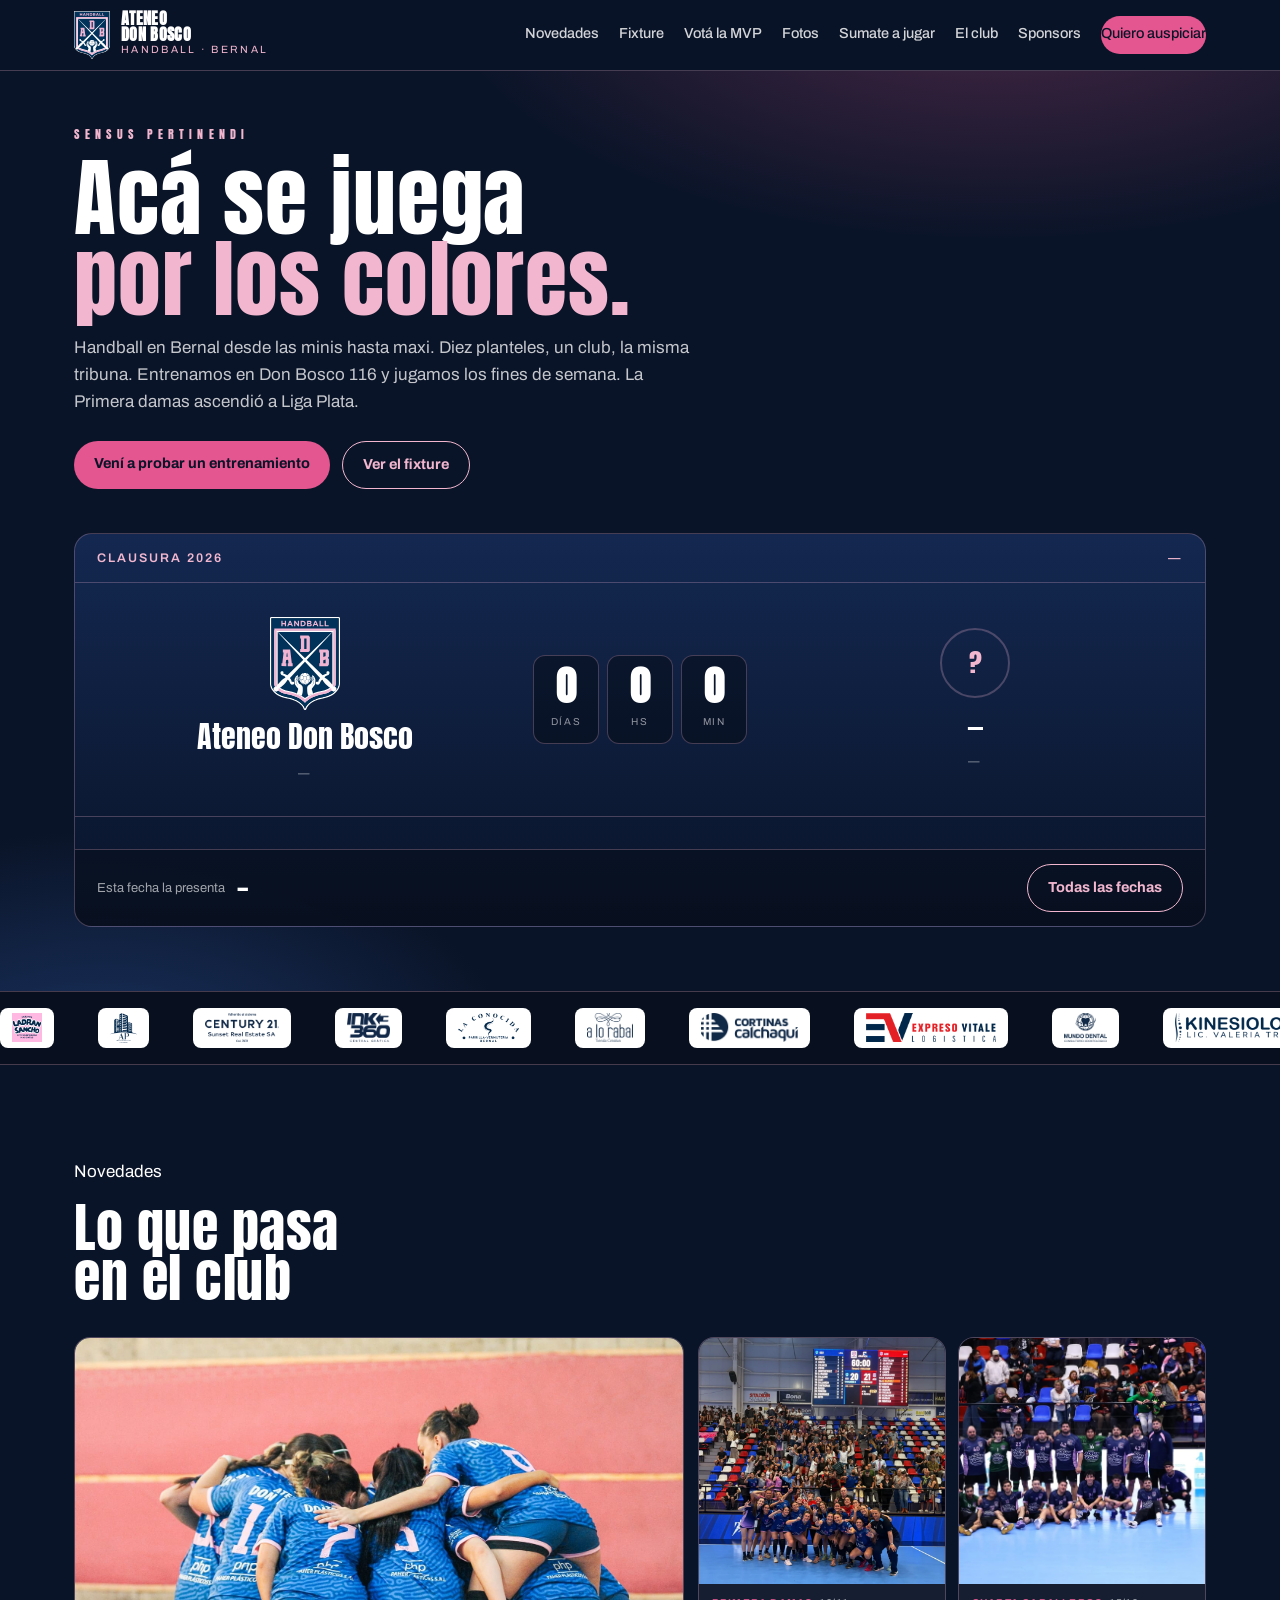
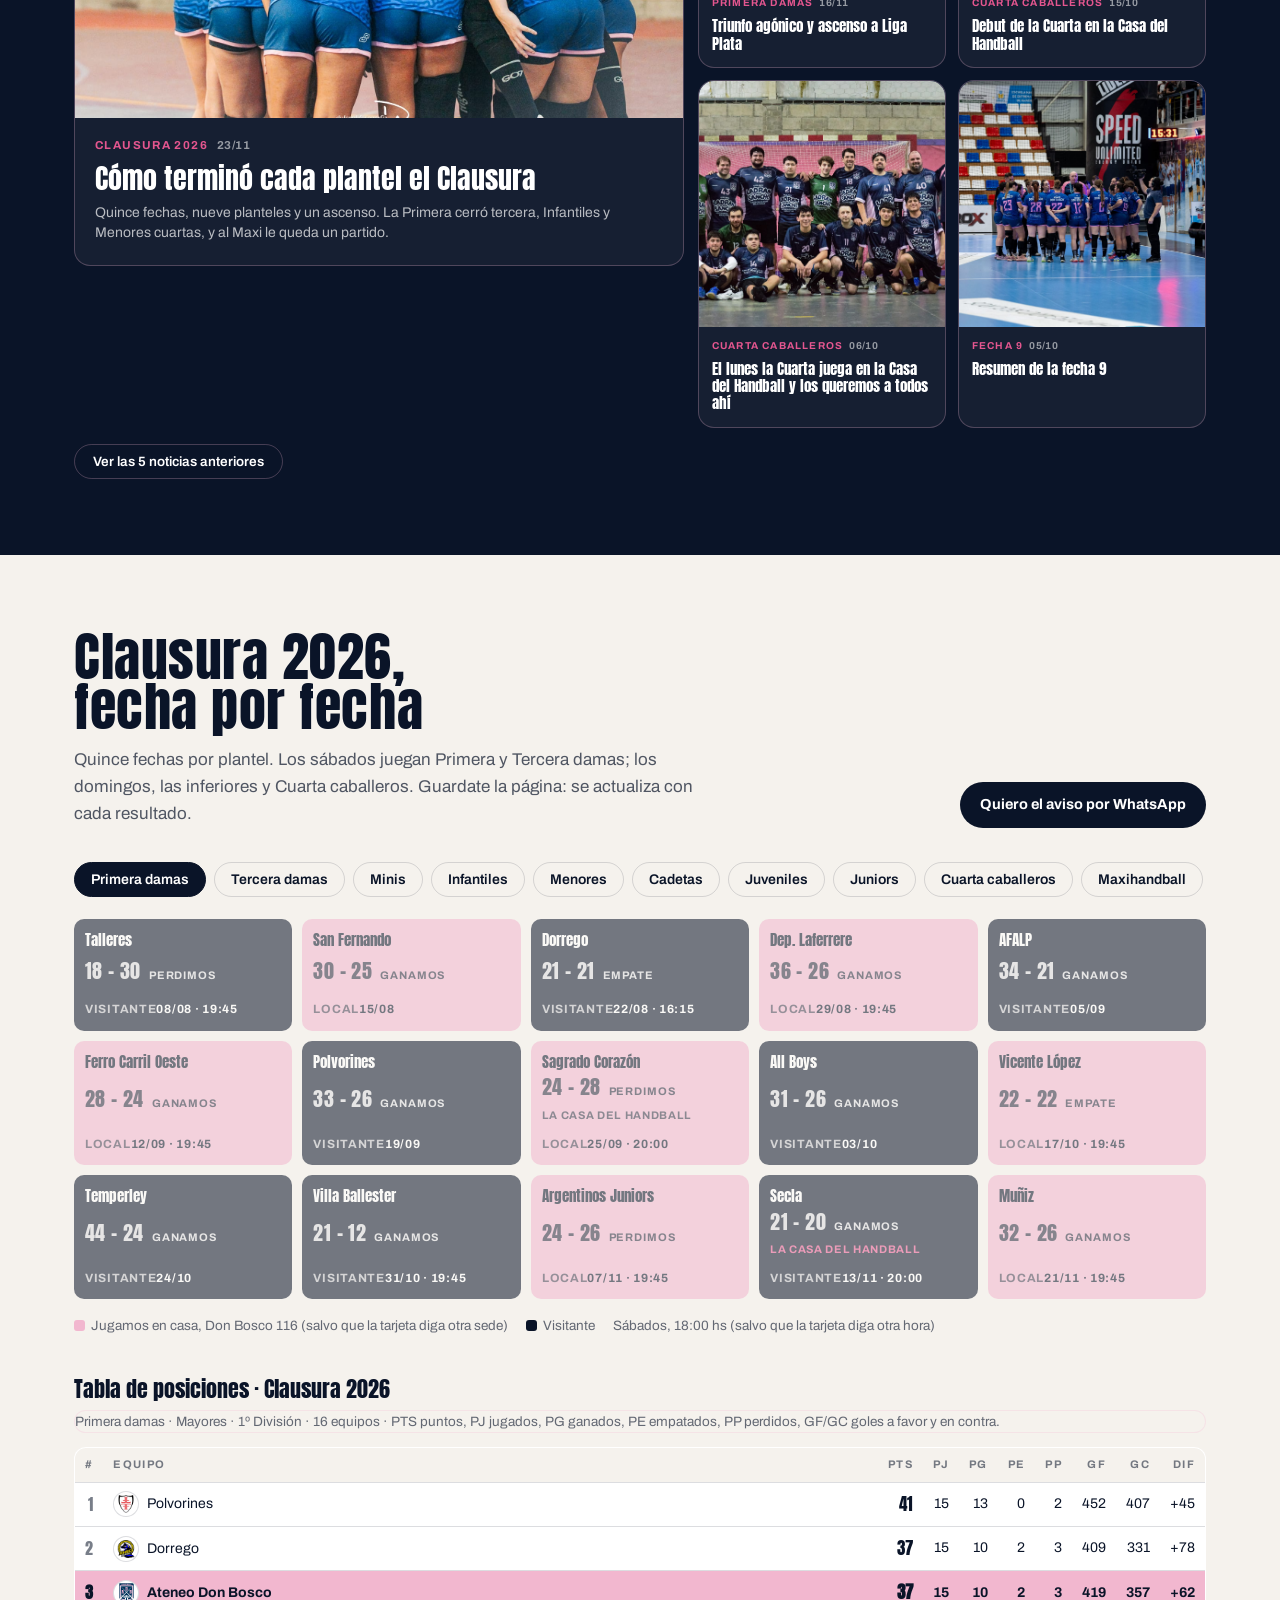
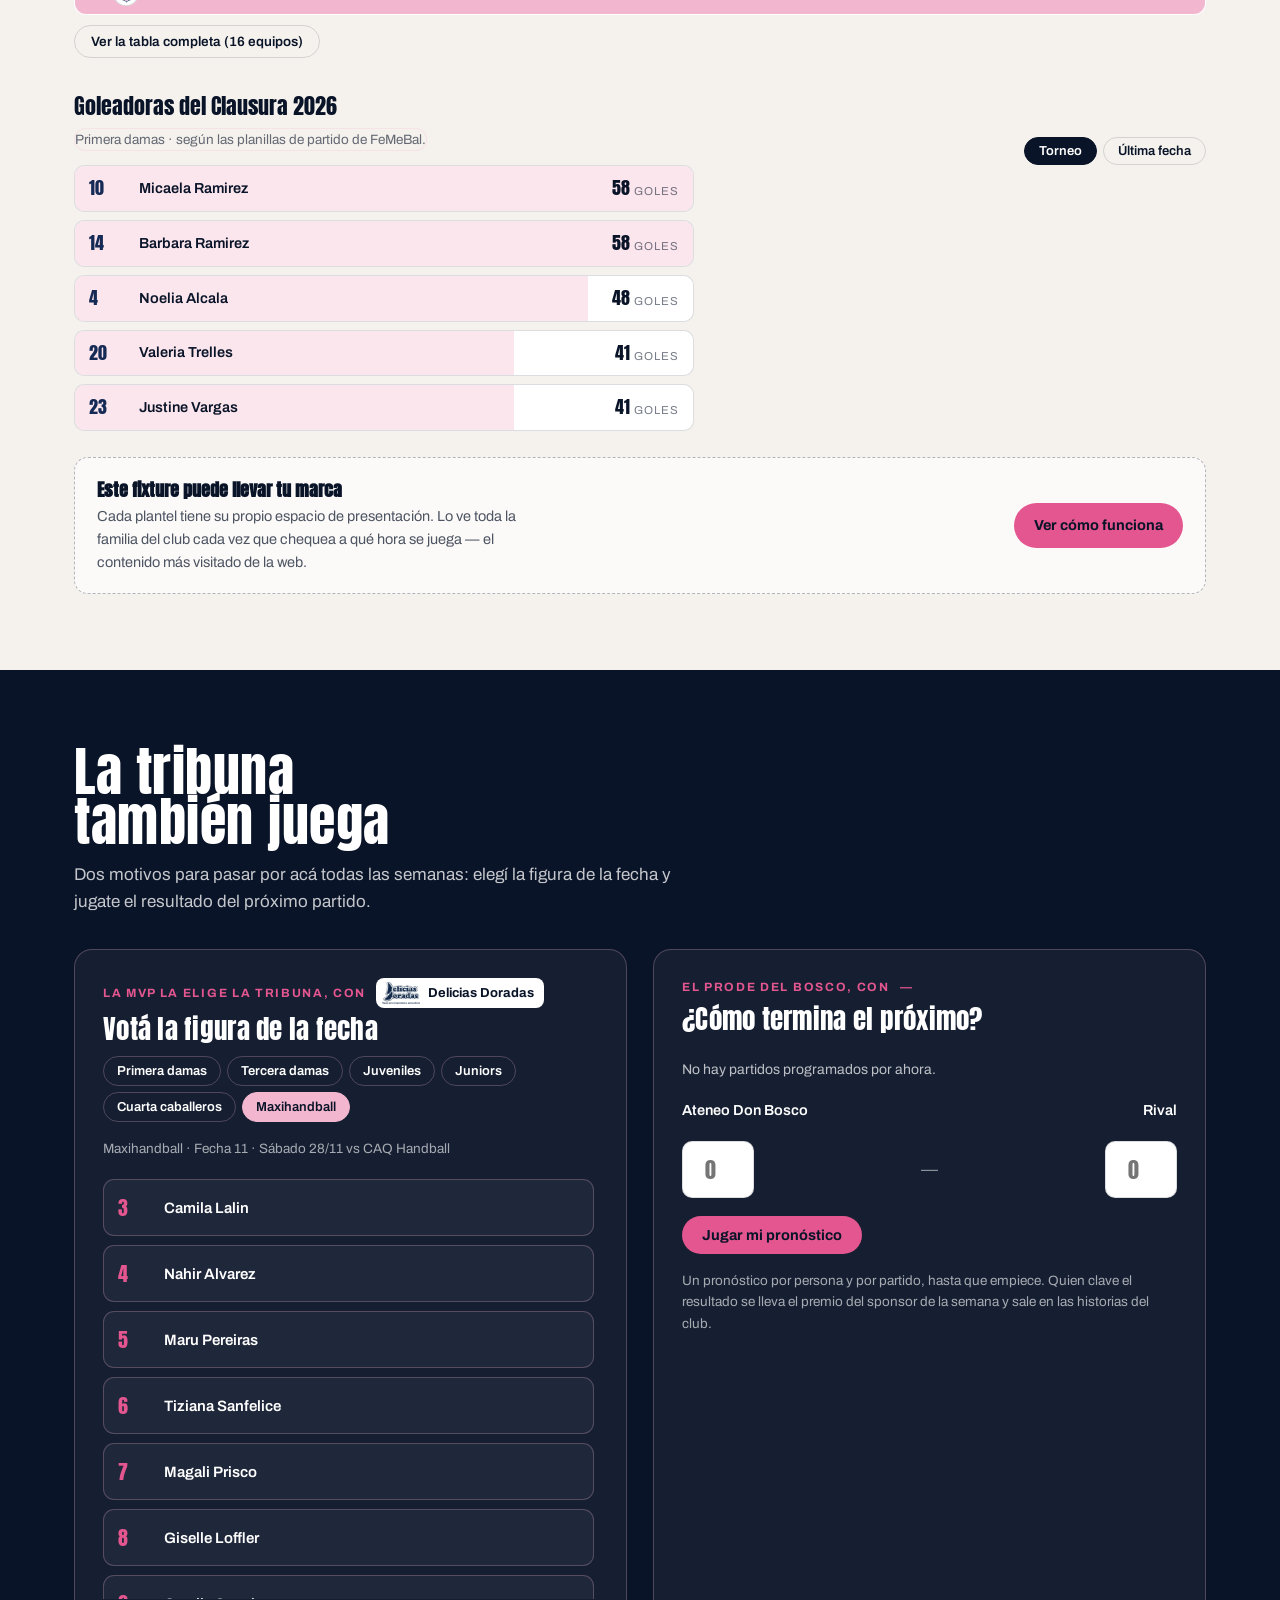
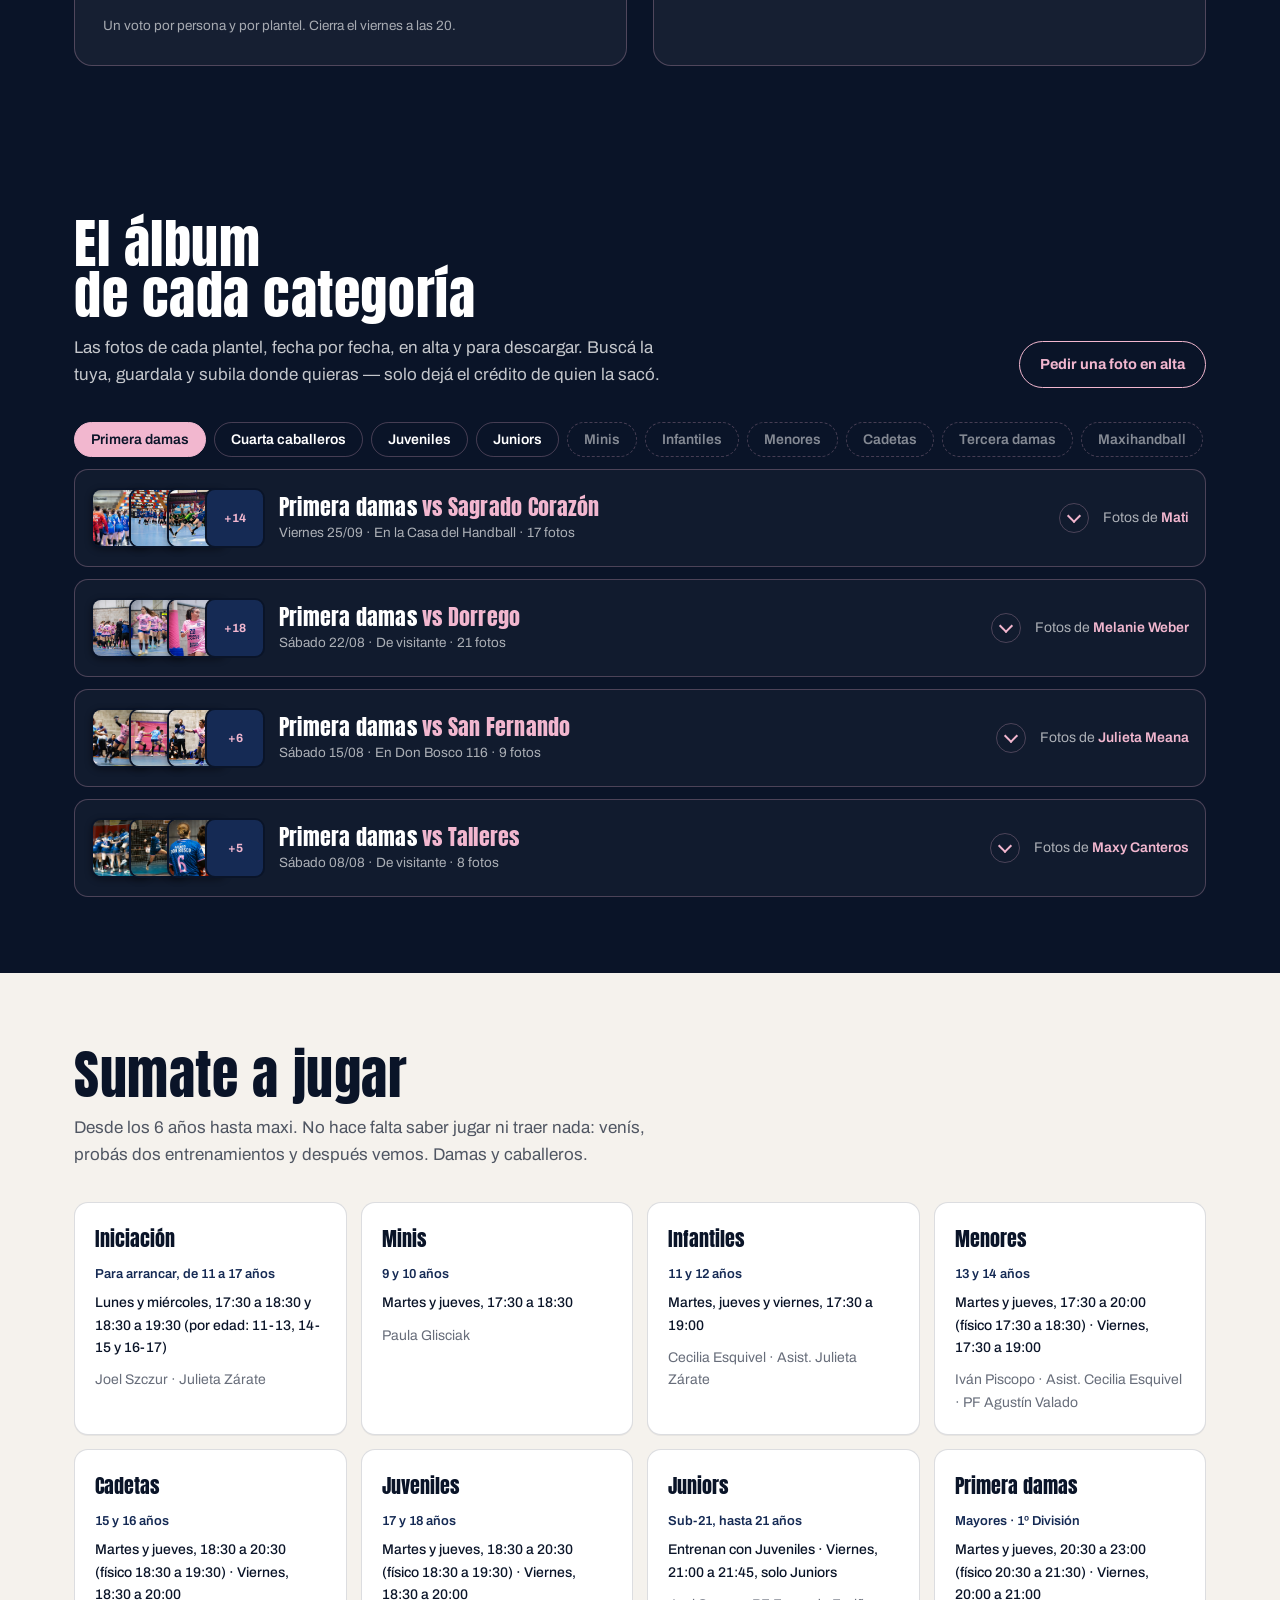
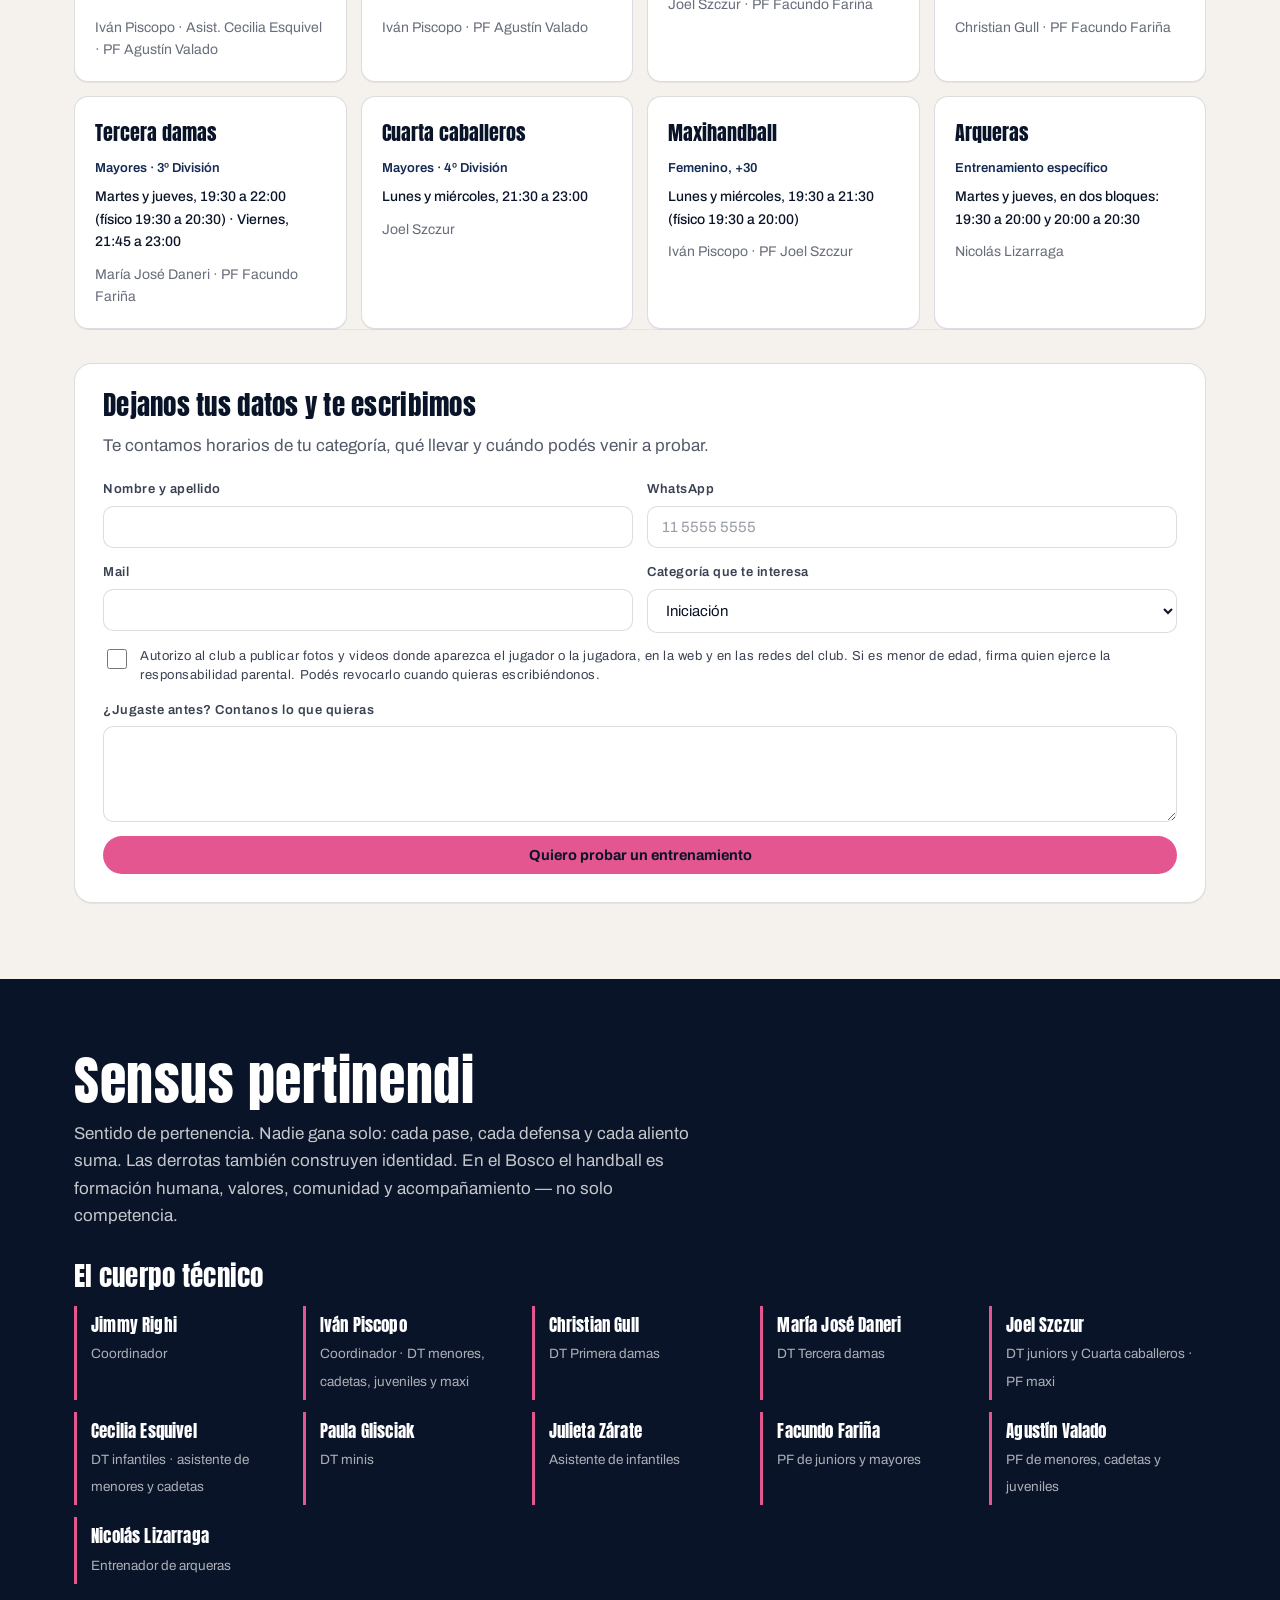
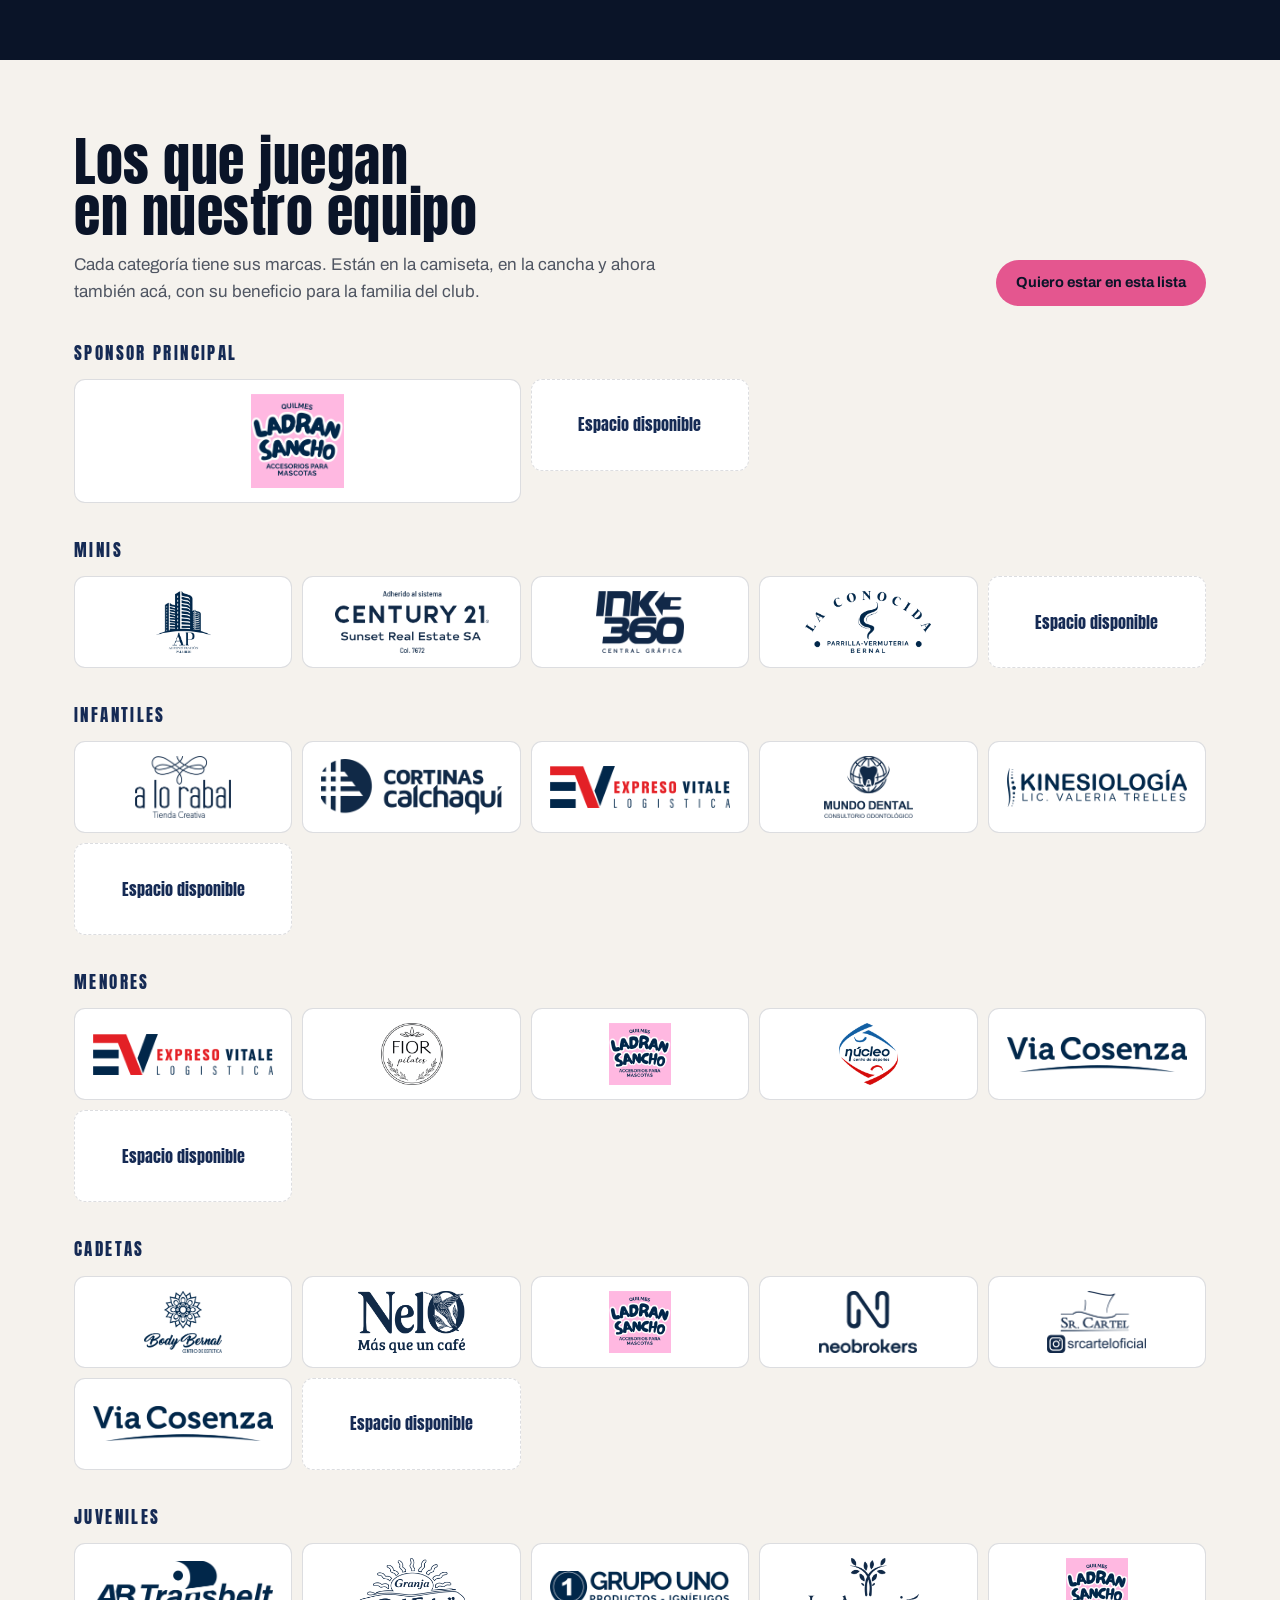
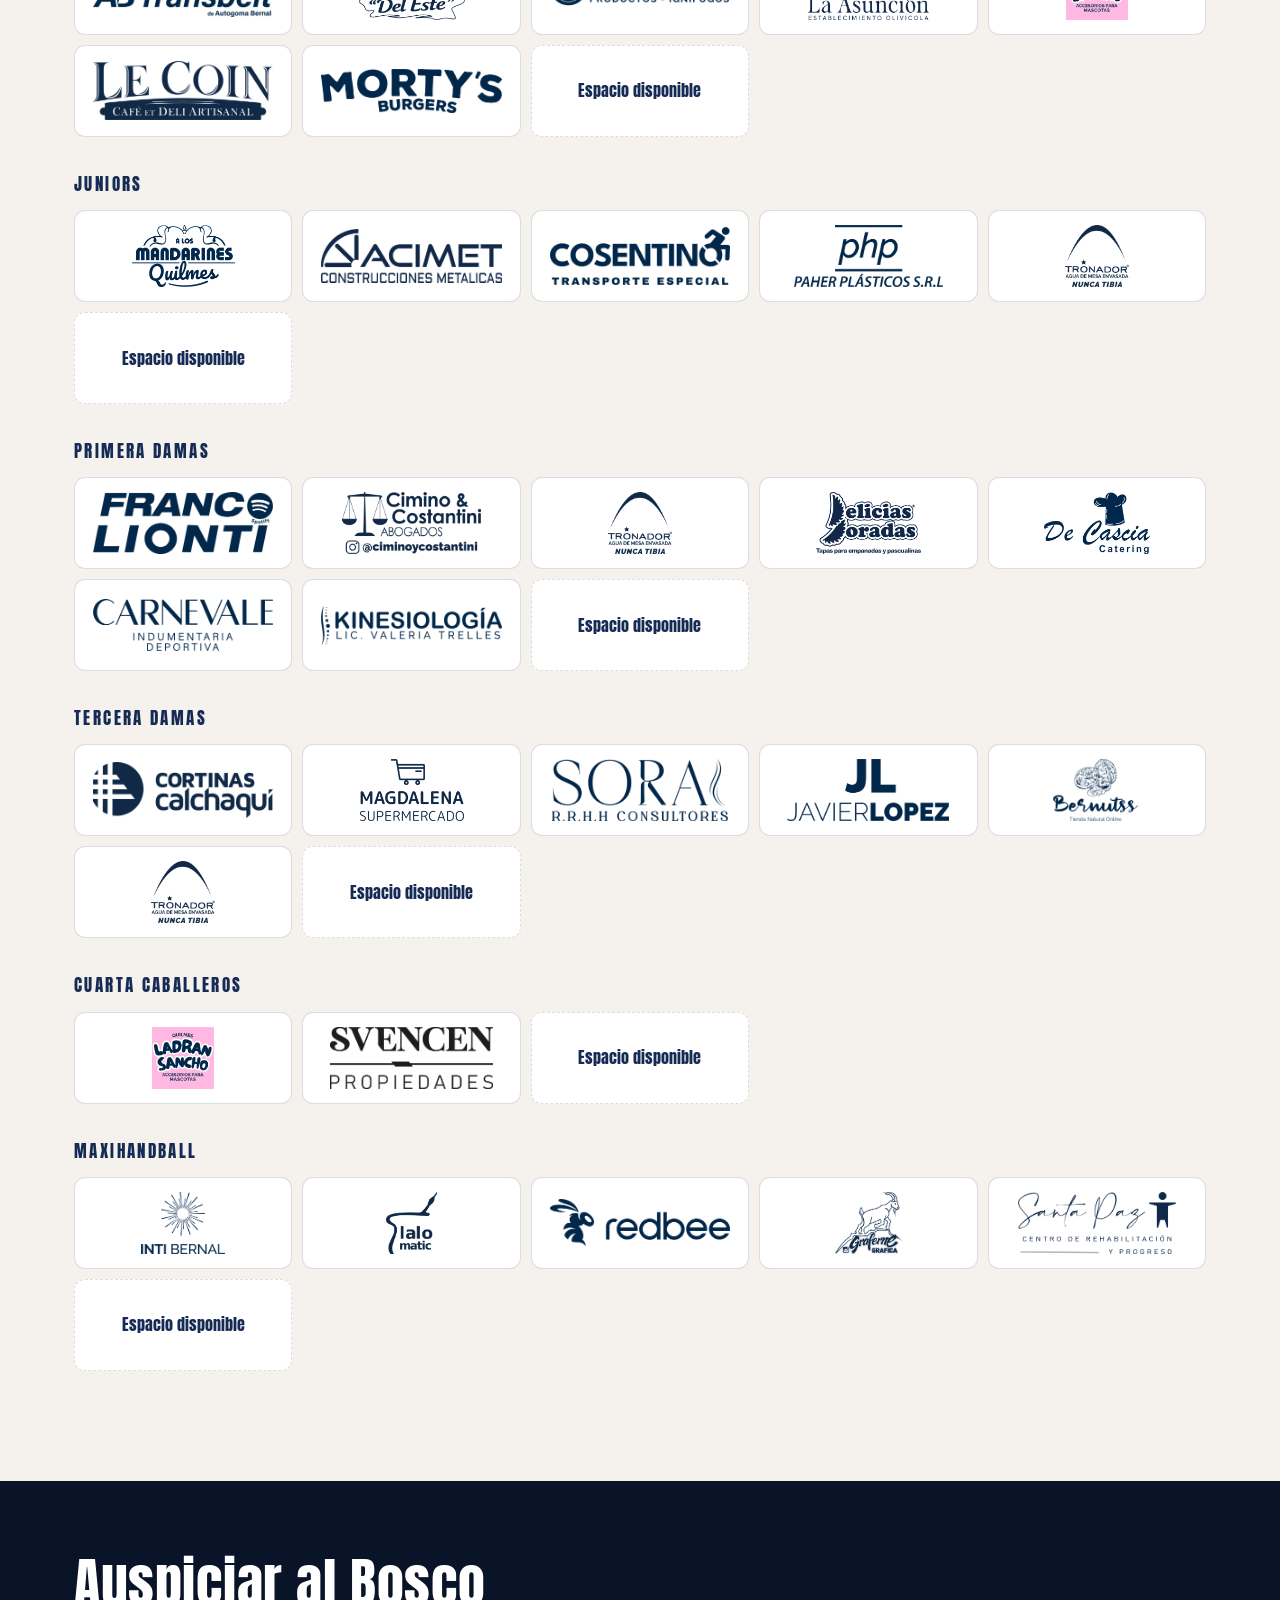
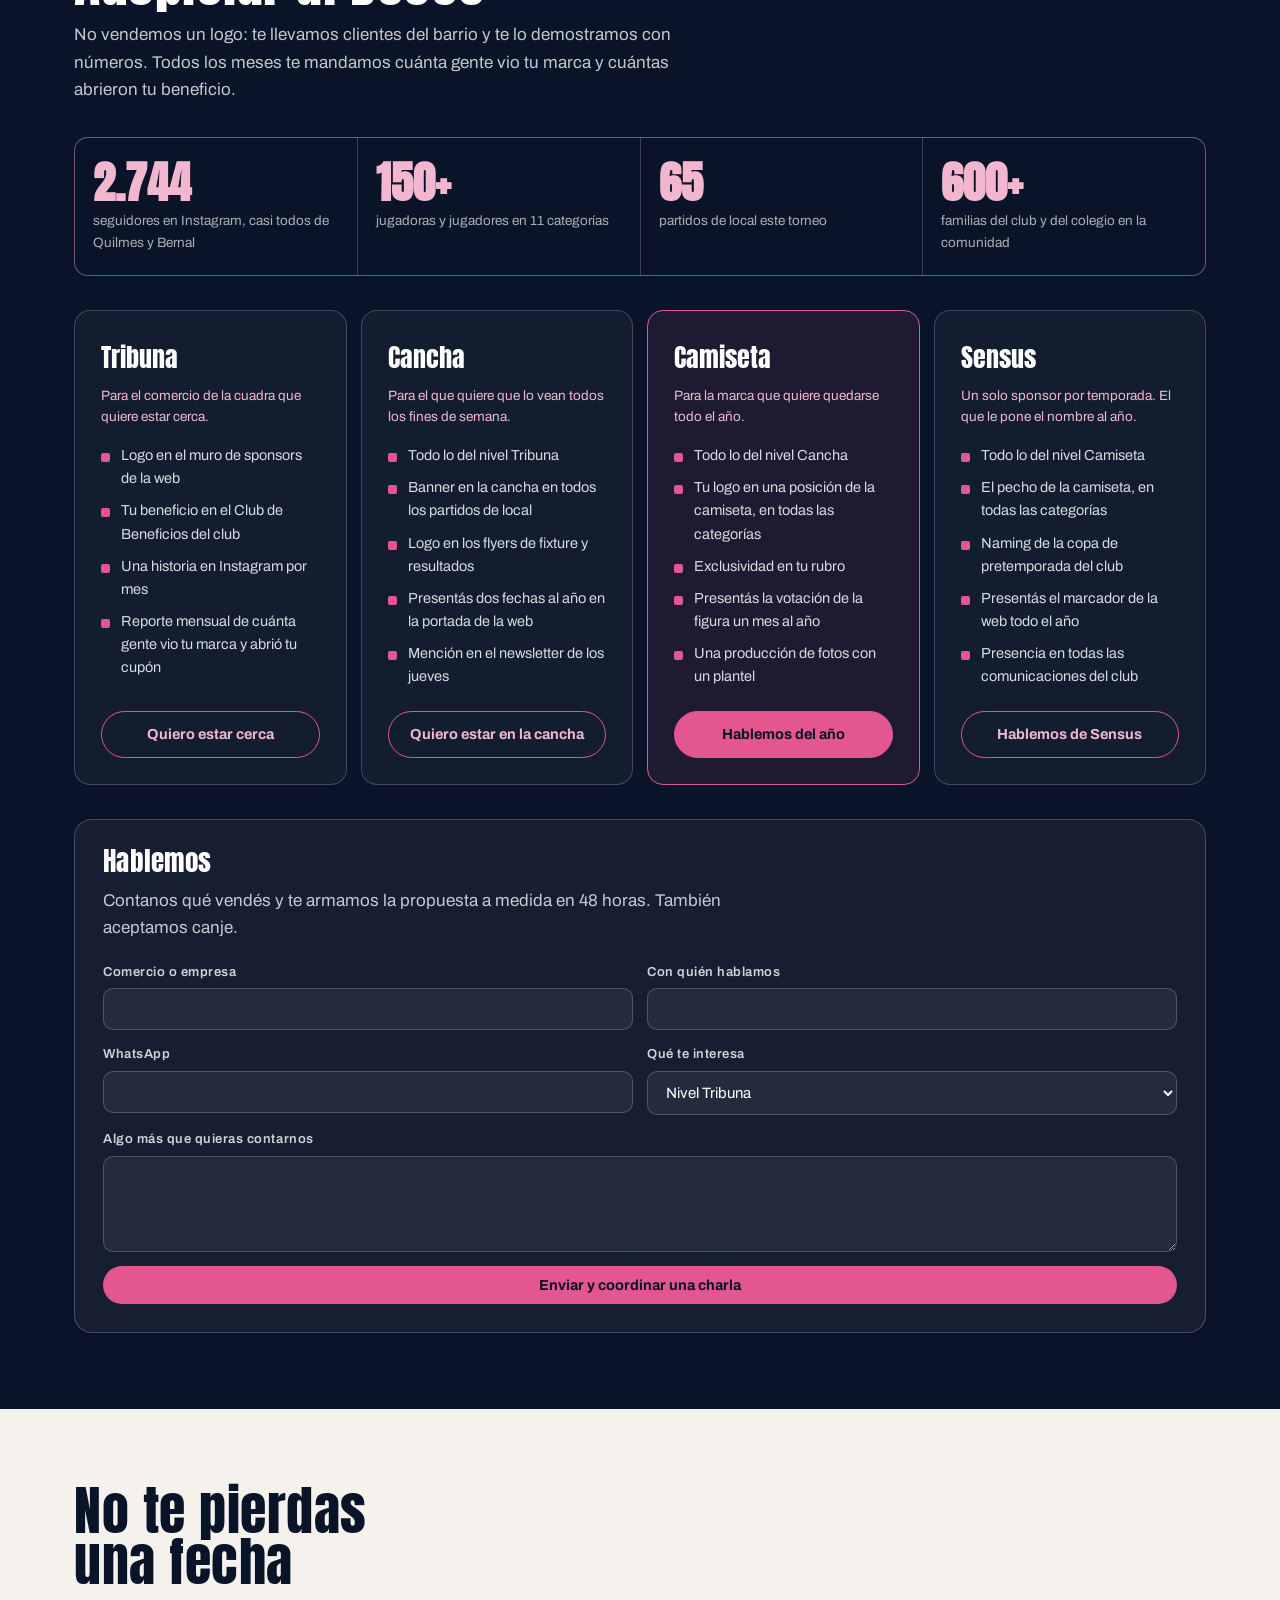
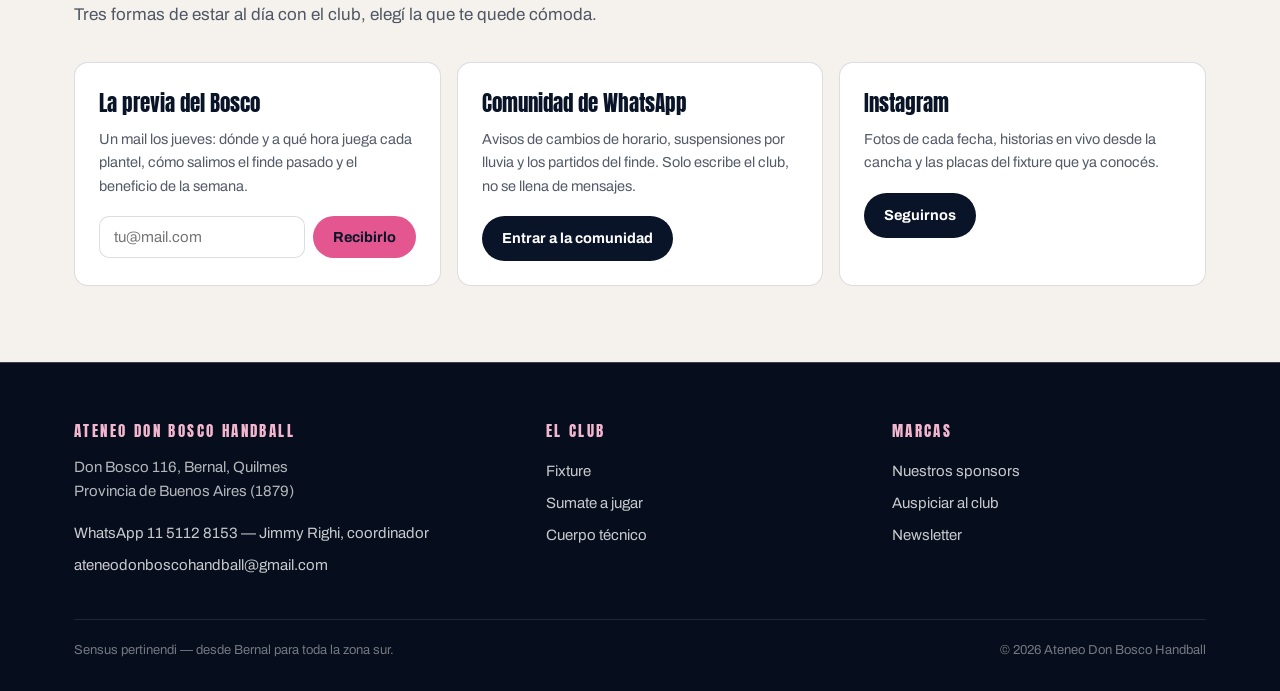
==== commit b7cbd8e7: "Contraste: el rosa vivo sale del texto chico y de los botones Medido sobre la página: el blanco sobr" ====
--- a/index.html
+++ b/index.html
@@ -30,7 +30,9 @@
   --azul:#152A54;
   --azul-2:#1E3A6E;
   --rosa:#F2B7CF;
-  --rosa-vivo:#E4568F;
+  --rosa-vivo:#E4568F;   /* Acento. Sobre claro da 3,1-3,5:1, así que solo va en texto grande,
+     bordes y fondos; el texto chico que era rosa vivo pasó a --azul (12,6:1) y los botones
+     rosa llevan texto --tinta (5,3:1). */
   --hueso:#F5F2ED;
   --blanco:#ffffff;
   --linea:rgba(242,183,207,.26);
@@ -109,7 +111,7 @@
 .lector .tapa-grande img{width:100%;display:block}
 .lector .tapa-grande figcaption{font-size:13.5px;color:rgba(10,20,40,.6);padding:8px 30px 0}
 .lector .cuerpo{padding:24px 30px 0}
-.lector .meta{display:flex;gap:10px;align-items:center;font-size:11.5px;letter-spacing:.12em;text-transform:uppercase;font-weight:700;color:var(--rosa-vivo);margin-bottom:10px}
+.lector .meta{display:flex;gap:10px;align-items:center;font-size:11.5px;letter-spacing:.12em;text-transform:uppercase;font-weight:700;color:var(--azul);margin-bottom:10px}
 .lector .meta span{color:rgba(10,20,40,.55);letter-spacing:.04em}
 .lector h2{font-family:var(--display);font-size:clamp(24px,4vw,34px);font-weight:400;line-height:1.1;margin:0}
 .lector .copete{font-size:16.5px;line-height:1.5;color:rgba(10,20,40,.72);margin:10px 0 0}
@@ -118,7 +120,7 @@
 .lector .destacado{font-family:var(--display);font-size:22px;font-weight:400;line-height:1.25;color:var(--azul);border-left:4px solid var(--rosa);padding-left:16px;margin:22px 0}
 /* Lo que dice una jugadora o el entrenador: bastardilla y fondo, para que se despegue del relato */
 .lector .cuerpo .cita{font-style:italic;font-weight:600;font-size:16.5px;line-height:1.55;color:var(--azul);background:rgba(21,42,84,.055);border-left:4px solid var(--rosa-vivo);border-radius:0 12px 12px 0;padding:16px 18px;margin:20px 0 0}
-.lector .cuerpo .cita .quien{display:block;font-style:normal;font-weight:700;font-size:12.5px;letter-spacing:.08em;text-transform:uppercase;color:var(--rosa-vivo);margin-top:10px}
+.lector .cuerpo .cita .quien{display:block;font-style:normal;font-weight:700;font-size:12.5px;letter-spacing:.08em;text-transform:uppercase;color:var(--azul);margin-top:10px}
 /* Marcador de una nota: el resultado grande, para un partido que lo merece (un ascenso, una final).
    Los números arrancan en cero y suben al abrirse el lector; con prefers-reduced-motion van derecho. */
 .lector .marcador-nota{margin:26px 0 0;padding:26px 22px;border-radius:16px;background:var(--azul);color:var(--hueso);text-align:center;position:relative;overflow:hidden;isolation:isolate}
@@ -161,7 +163,7 @@
 .lector .video .play{position:absolute;width:64px;height:64px;border-radius:50%;background:var(--rosa-vivo);display:grid;place-items:center;color:#fff;font-size:22px;padding-left:5px}
 .lector .video iframe{width:100%;height:100%;border:0}
 .lector .pie-nota{display:flex;gap:10px;flex-wrap:wrap;margin-top:24px}
-.lector .pie-nota .btn{background:var(--tinta)}
+.lector .pie-nota .btn{background:var(--tinta);color:var(--hueso)}
 .lector .pie-nota .cerrar{background:none;border:1.5px solid var(--linea-oscura);border-radius:999px;padding:11px 20px;font-family:inherit;font-size:14.5px;font-weight:700;color:var(--tinta);cursor:pointer}
 .lector .equis{position:sticky;top:0;float:right;margin:10px;background:rgba(10,20,40,.7);color:#fff;border:0;border-radius:50%;width:38px;height:38px;font-size:17px;cursor:pointer;z-index:2}
 
@@ -182,13 +184,13 @@
 .aviso-panel .caja{background:var(--hueso);color:var(--tinta);border-radius:18px;max-width:640px;width:100%;padding:30px 32px;margin:auto}
 .aviso-panel h2{font-family:var(--display);font-size:28px;font-weight:400;line-height:1.1;margin:0 0 8px}
 .aviso-panel .baj{font-size:15.5px;line-height:1.55;color:rgba(10,20,40,.75);margin:0 0 20px}
-.aviso-panel h3{font-family:var(--display);font-size:15px;font-weight:400;letter-spacing:.1em;text-transform:uppercase;color:var(--rosa-vivo);margin:18px 0 8px}
+.aviso-panel h3{font-family:var(--display);font-size:15px;font-weight:400;letter-spacing:.1em;text-transform:uppercase;color:var(--azul);margin:18px 0 8px}
 .aviso-panel ul{list-style:none;margin:0;padding:0;display:grid;gap:5px}
 .aviso-panel li{position:relative;padding-left:18px;font-size:15px;line-height:1.5}
 .aviso-panel li::before{content:"";position:absolute;left:0;top:9px;width:7px;height:7px;border-radius:2px;background:var(--rosa)}
 .aviso-panel .cierre{margin:20px 0 0;font-size:15px;line-height:1.55;border-top:1px solid var(--linea-oscura);padding-top:16px}
 .aviso-panel .pie-aviso{display:flex;gap:10px;flex-wrap:wrap;margin-top:18px}
-.aviso-panel .pie-aviso .btn{background:var(--tinta)}
+.aviso-panel .pie-aviso .btn{background:var(--tinta);color:var(--hueso)}
 .aviso-panel .pie-aviso .cerrar{background:none;border:1.5px solid var(--linea-oscura);border-radius:999px;padding:11px 20px;font-family:inherit;font-size:14.5px;font-weight:700;color:var(--tinta);cursor:pointer}
 header{position:sticky;top:0;z-index:60;background:rgba(10,20,40,.92);backdrop-filter:blur(10px);border-bottom:1px solid var(--linea)}
 .nav{display:flex;align-items:center;gap:22px;height:70px}
@@ -199,7 +201,10 @@
 .menu{display:flex;gap:20px;margin-left:auto;align-items:center}
 .menu a{text-decoration:none;font-size:14.5px;font-weight:500;color:rgba(255,255,255,.82);padding:6px 0;border-bottom:2px solid transparent}
 .menu a:hover{color:#fff;border-color:var(--rosa-vivo)}
-.btn{display:inline-block;text-decoration:none;font-weight:700;font-size:14.5px;padding:11px 20px;border-radius:999px;border:0;cursor:pointer;background:var(--rosa-vivo);color:#fff}
+/* `.menu a` le gana en especificidad al color de `.btn`, y el blanco al 82 % sobre rosa vivo
+   daba 2,8:1. El botón del menú se pinta como cualquier otro botón. */
+.menu a.btn{color:var(--tinta)}
+.btn{display:inline-block;text-decoration:none;font-weight:700;font-size:14.5px;padding:11px 20px;border-radius:999px;border:0;cursor:pointer;background:var(--rosa-vivo);color:var(--tinta)}
 .btn:hover{background:#c9407b}
 .btn.linea{background:transparent;border:1.5px solid var(--rosa);color:var(--rosa)}
 .btn.linea:hover{background:var(--rosa);color:var(--tinta)}
@@ -291,7 +296,7 @@
 .ficha{margin-top:14px;border:1px solid var(--linea-oscura);border-radius:14px;background:#fff;padding:18px 20px;display:grid;grid-template-columns:auto 1fr;gap:10px 26px;align-items:start}
 .ficha[hidden]{display:none}
 .ficha .marcador-ficha{font-family:var(--display);font-size:44px;line-height:1;letter-spacing:.02em}
-.ficha .marcador-ficha span{display:block;font-family:var(--texto);font-size:12px;letter-spacing:.14em;text-transform:uppercase;font-weight:700;color:var(--rosa-vivo);margin-top:6px}
+.ficha .marcador-ficha span{display:block;font-family:var(--texto);font-size:12px;letter-spacing:.14em;text-transform:uppercase;font-weight:700;color:var(--azul);margin-top:6px}
 .ficha h4{font-family:var(--display);font-size:20px;font-weight:400;margin:0;line-height:1.1}
 .ficha .meta{font-size:13.5px;color:rgba(10,20,40,.62);margin:4px 0 10px}
 .ficha ol{list-style:none;margin:0;padding:0;display:grid;gap:6px;max-width:520px}
@@ -299,7 +304,7 @@
 .ficha li{display:grid;grid-template-columns:34px 1fr auto;align-items:center;gap:10px;background:var(--hueso);border-radius:8px;padding:6px 12px;position:relative;overflow:hidden;font-size:14px}
 .ficha li::before{content:"";position:absolute;left:0;top:0;bottom:0;width:var(--w);background:var(--rosa);opacity:.4}
 .ficha li>*{position:relative}
-.ficha .dorsal{font-family:var(--display);font-size:16px;color:var(--rosa-vivo)}
+.ficha .dorsal{font-family:var(--display);font-size:16px;color:var(--azul)}
 .ficha .g{font-family:var(--display);font-size:16px}
 .ficha .cerrar{grid-column:1/-1;justify-self:start;background:none;border:1px solid var(--linea-oscura);border-radius:999px;padding:6px 14px;font-family:inherit;font-size:13px;font-weight:600;color:var(--tinta);cursor:pointer}
 .ficha .cerrar:hover{border-color:var(--rosa-vivo)}
@@ -328,7 +333,7 @@
 .goleadoras li{display:grid;grid-template-columns:38px 1fr auto;align-items:center;gap:12px;background:#fff;border:1px solid var(--linea-oscura);border-radius:10px;padding:8px 14px;position:relative;overflow:hidden}
 .goleadoras li::before{content:"";position:absolute;left:0;top:0;bottom:0;width:var(--w);background:var(--rosa);opacity:.35}
 .goleadoras li>*{position:relative}
-.goleadoras .dorsal{font-family:var(--display);font-size:18px;color:var(--rosa-vivo)}
+.goleadoras .dorsal{font-family:var(--display);font-size:18px;color:var(--azul)}
 .goleadoras .nom{font-weight:600;font-size:14.5px}
 .goleadoras .g{font-family:var(--display);font-size:18px}
 .goleadoras .g small{font-family:var(--texto);font-size:11.5px;letter-spacing:.08em;text-transform:uppercase;color:rgba(10,20,40,.55);margin-left:4px}
@@ -426,7 +431,7 @@
 .cats{display:grid;grid-template-columns:repeat(auto-fill,minmax(240px,1fr));gap:14px}
 .cat{border:1px solid var(--linea-oscura);border-radius:14px;padding:20px;background:#fff;box-shadow:0 1px 0 rgba(10,20,40,.06)}
 .cat h4{font-family:var(--display);font-size:20px;margin:0 0 4px;font-weight:400}
-.cat .edad{font-size:13px;color:var(--rosa-vivo);font-weight:600}
+.cat .edad{font-size:13px;color:var(--azul);font-weight:600}
 .cat .dt{font-size:14px;color:rgba(10,20,40,.62);margin:10px 0 0}
 .cat .horario{font-size:14px;margin:6px 0 0;color:var(--tinta);font-weight:500}
 .staff{display:grid;grid-template-columns:repeat(auto-fill,minmax(180px,1fr));gap:12px;margin-top:18px}
@@ -436,7 +441,7 @@
 
 /* ---------- sponsors ---------- */
 .tier{margin-bottom:34px}
-.tier h4{font-family:var(--display);font-size:17px;font-weight:400;letter-spacing:.14em;color:var(--rosa-vivo);margin:0 0 12px;text-transform:uppercase}
+.tier h4{font-family:var(--display);font-size:17px;font-weight:400;letter-spacing:.14em;color:var(--azul);margin:0 0 12px;text-transform:uppercase}
 .logos{display:grid;grid-template-columns:repeat(auto-fill,minmax(190px,1fr));gap:10px}
 .logo-b{border:1px solid var(--linea-oscura);border-radius:11px;background:#fff;height:92px;display:flex;align-items:center;justify-content:center;padding:14px 18px;text-align:center;font-family:var(--display);font-size:16px;line-height:1.05;color:var(--tinta);text-decoration:none;overflow:hidden}
 .logo-b:hover{border-color:var(--rosa-vivo)}
@@ -611,7 +616,7 @@
   <div class="wrap">
     <p class="lema">SENSUS PERTINENDI</p>
     <h1 class="h1">Acá se juega<br><em>por los colores.</em></h1>
-    <p class="bajada">Handball en Bernal desde las minis hasta maxi. <span id="hero-planteles">Cuatro</span> planteles, un club, la misma tribuna. Entrenamos en Don Bosco 116 y jugamos todos los fines de semana el Clausura 2026.</p>
+    <p class="bajada">Handball en Bernal desde las minis hasta maxi. <span id="hero-planteles">Cuatro</span> planteles, un club, la misma tribuna. Entrenamos en Don Bosco 116 y jugamos los fines de semana. La Primera damas ascendió a Liga Plata.</p>
     <div class="hero-cta">
       <a class="btn" href="#sumate" data-track="cta-hero-inscripcion">Vení a probar un entrenamiento</a>
       <a class="btn linea" href="#fixture" data-track="cta-hero-fixture">Ver el fixture</a>
@@ -1479,7 +1484,7 @@
 $("#tiers").innerHTML = DATOS.tiers.map(t=>
   '<div class="tier"><h4>'+t.titulo+'</h4><div class="logos">'
   + t.marcas.map(tarjetaSponsor).join("")
-  + '<a class="logo-b" href="#ser-sponsor" style="border-style:dashed;color:var(--rosa-vivo)" data-track="logo-vacante">Espacio disponible</a>'
+  + '<a class="logo-b" href="#ser-sponsor" style="border-style:dashed;color:var(--azul)" data-track="logo-vacante">Espacio disponible</a>'
   + '</div></div>').join("");
 
 /* Los partidos de local se cuentan desde el fixture: cambian con cada torneo. */
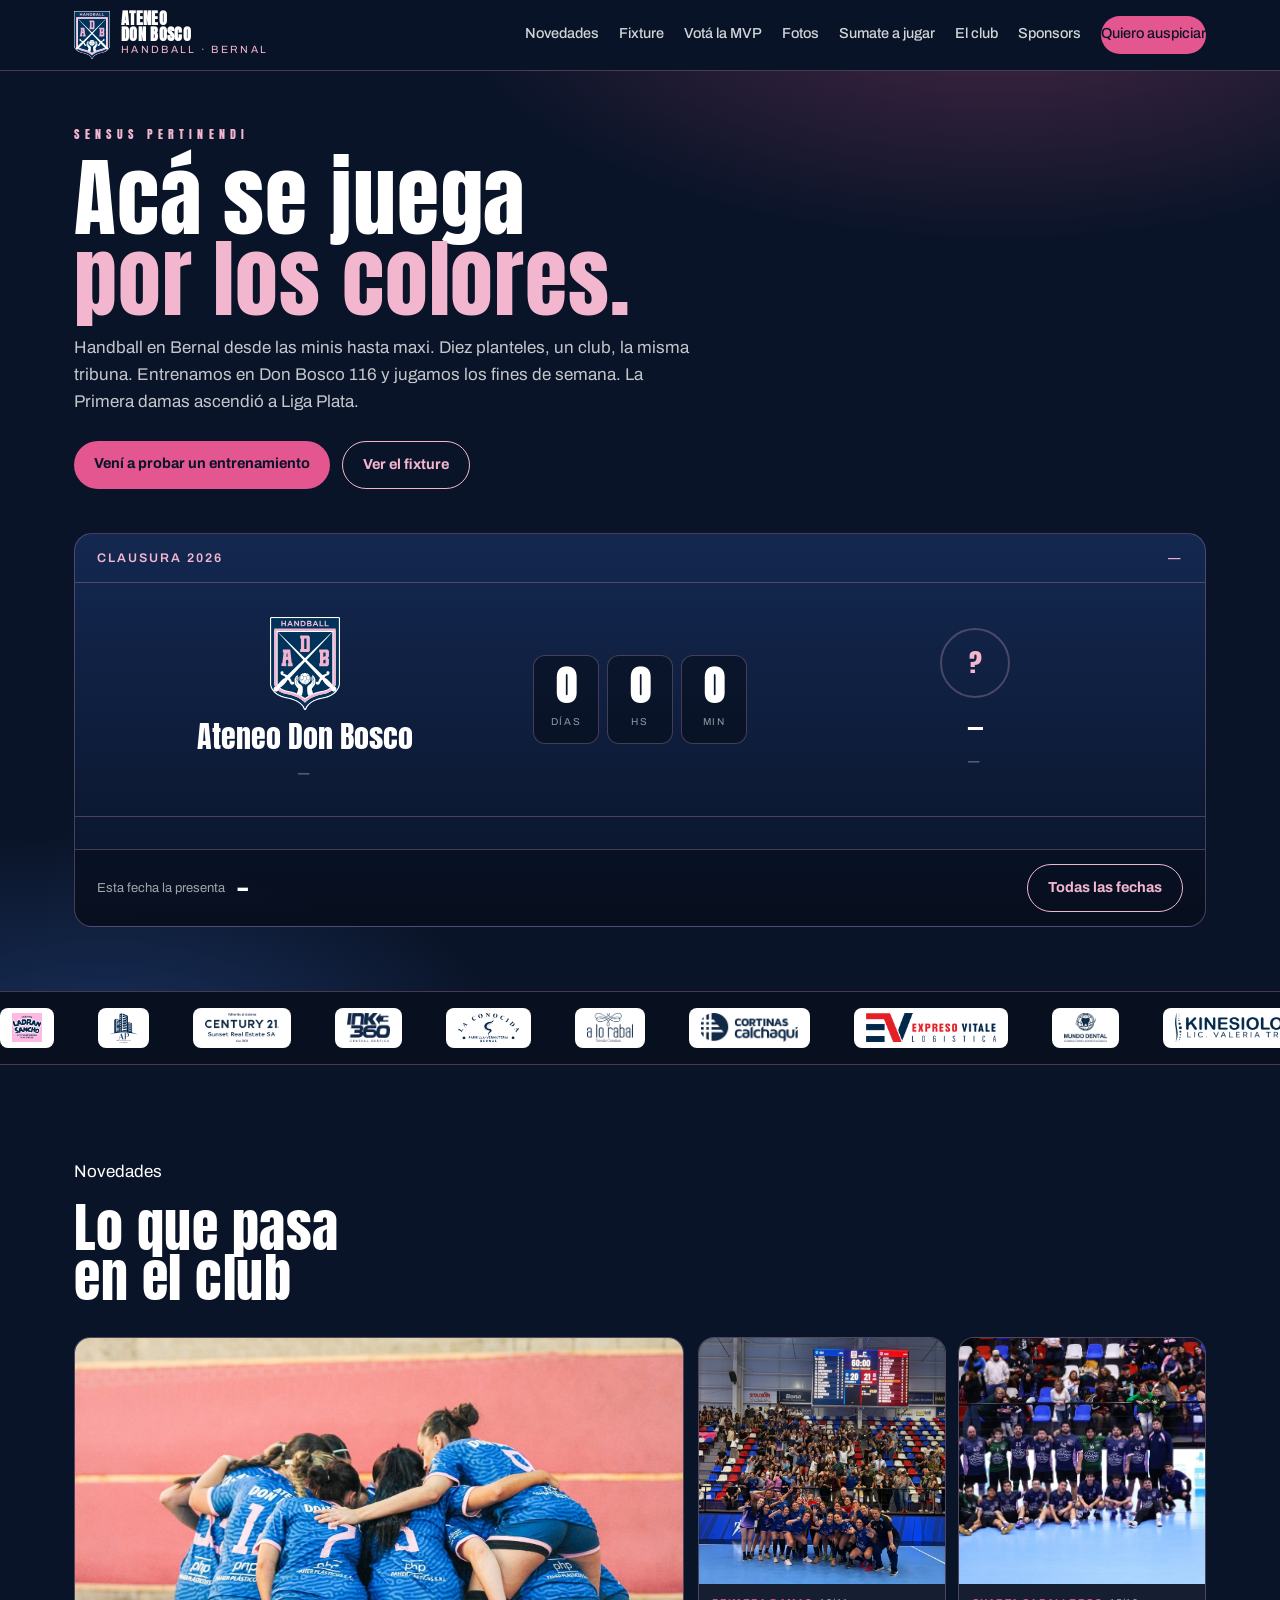
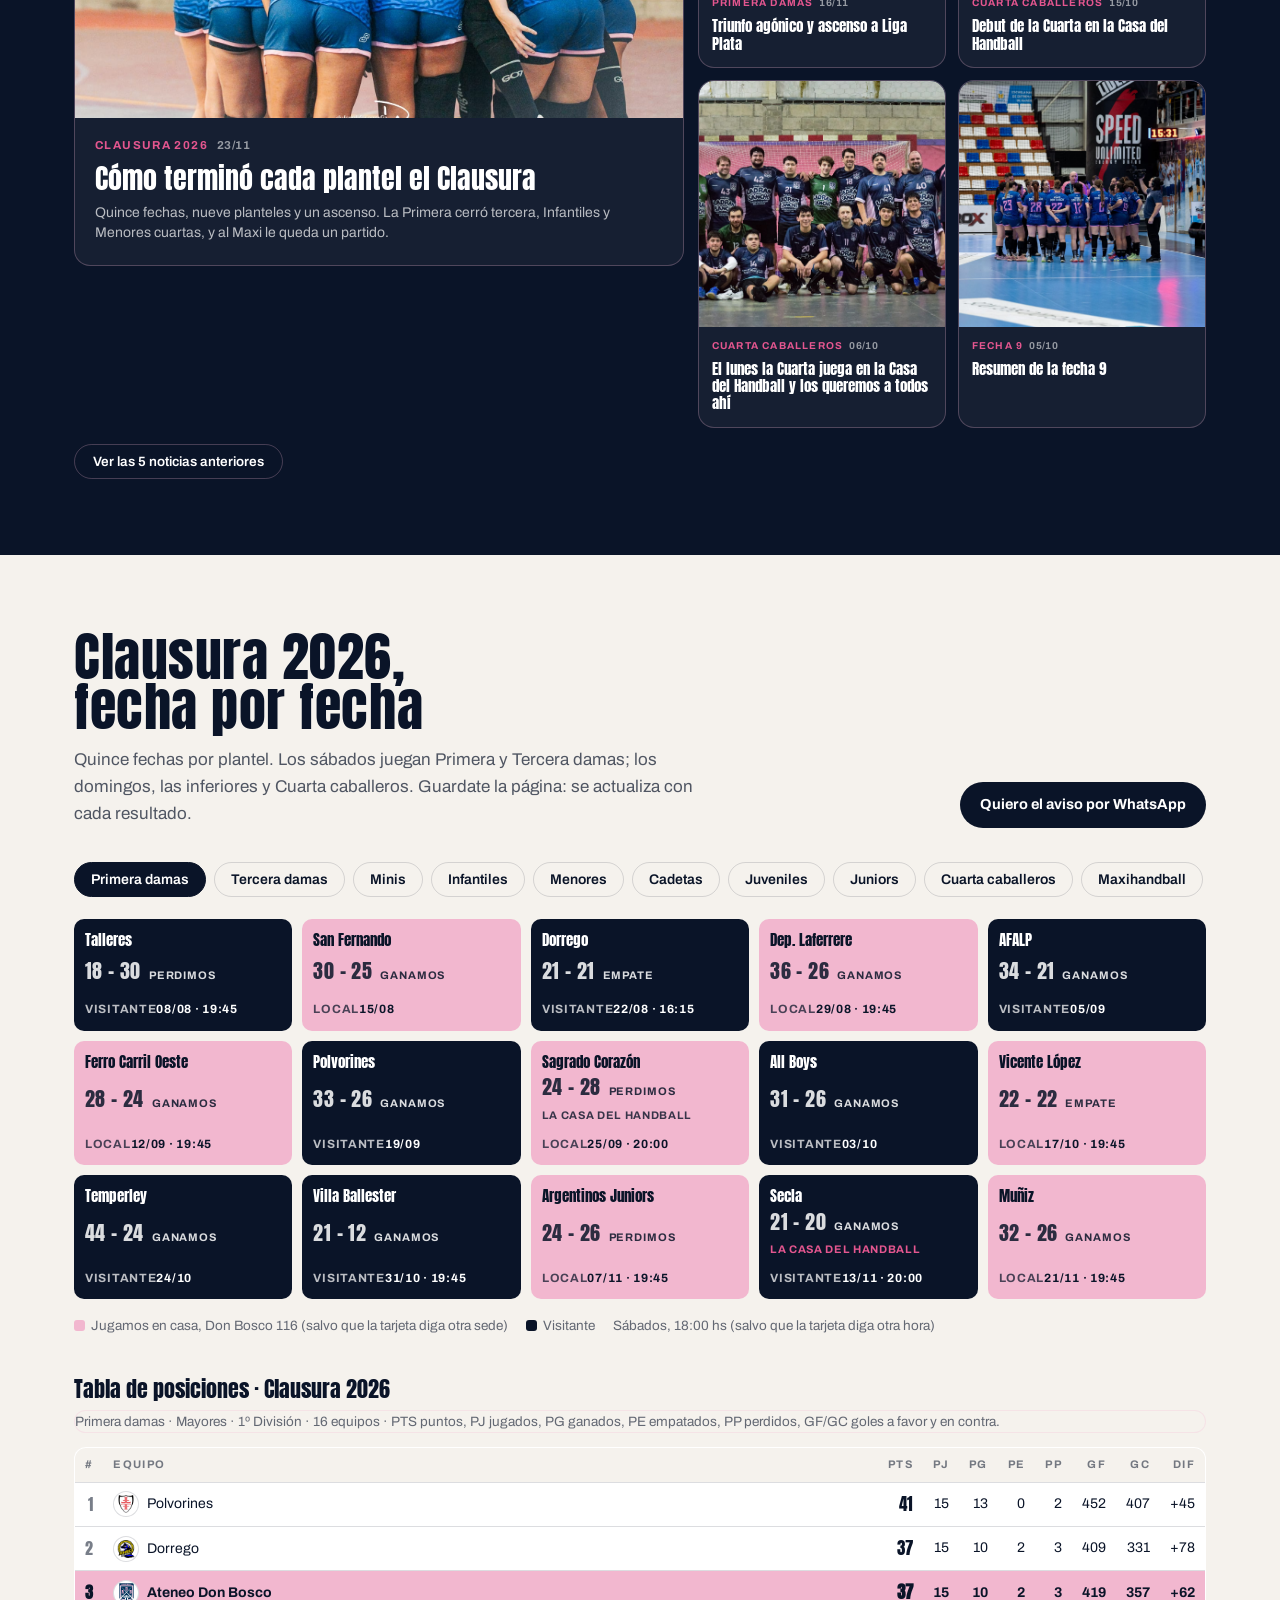
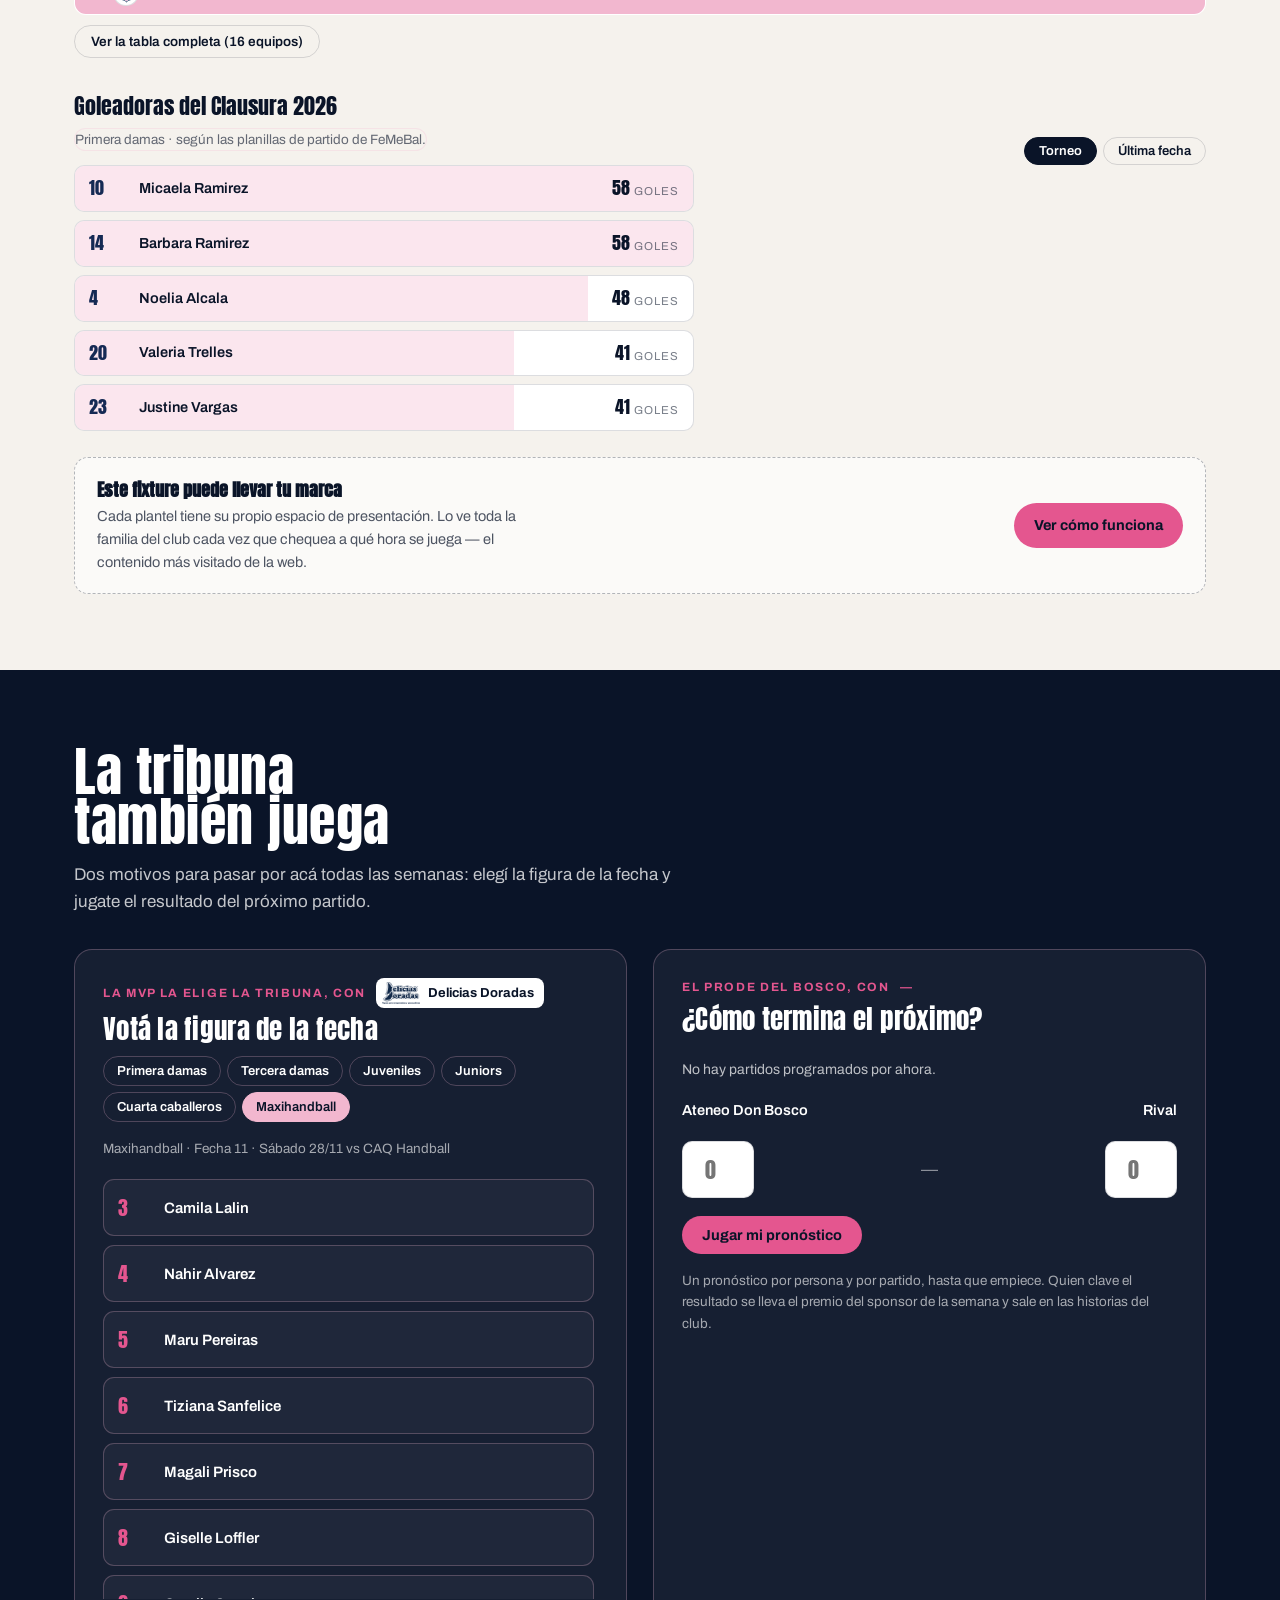
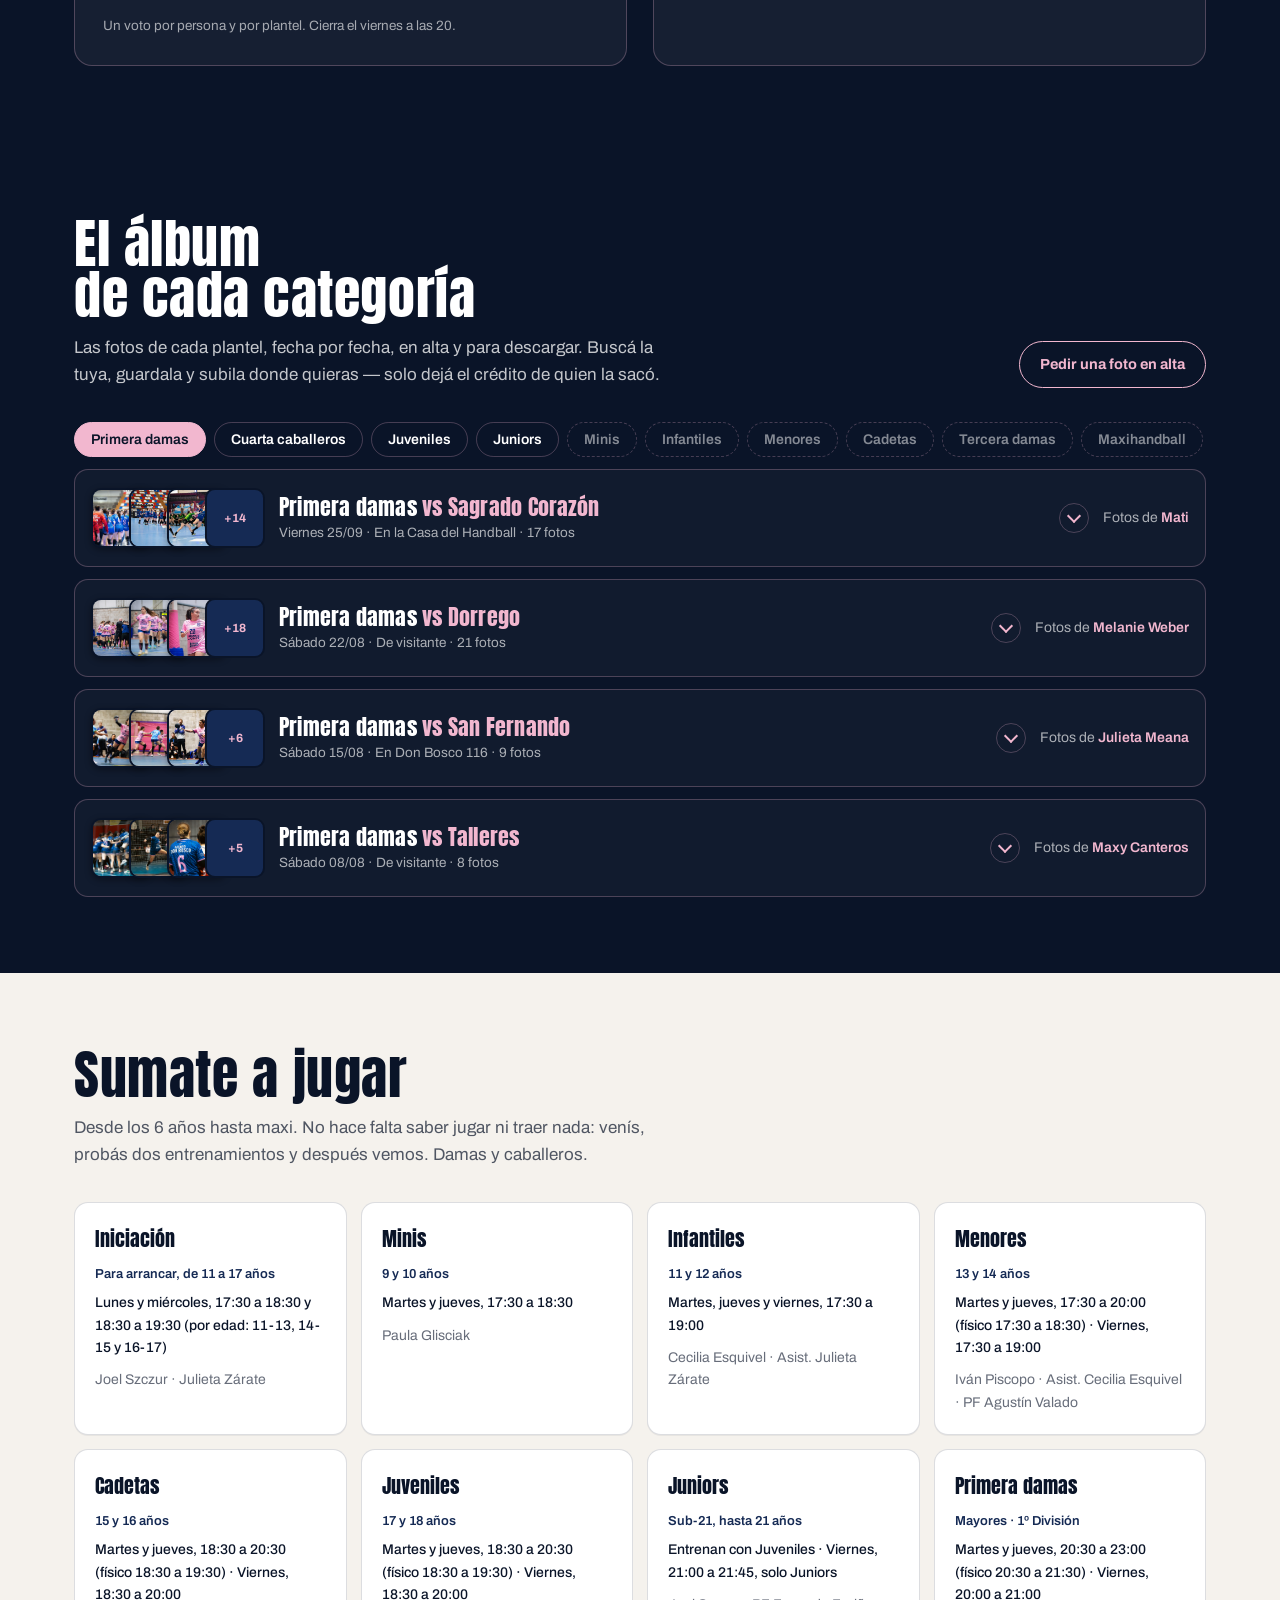
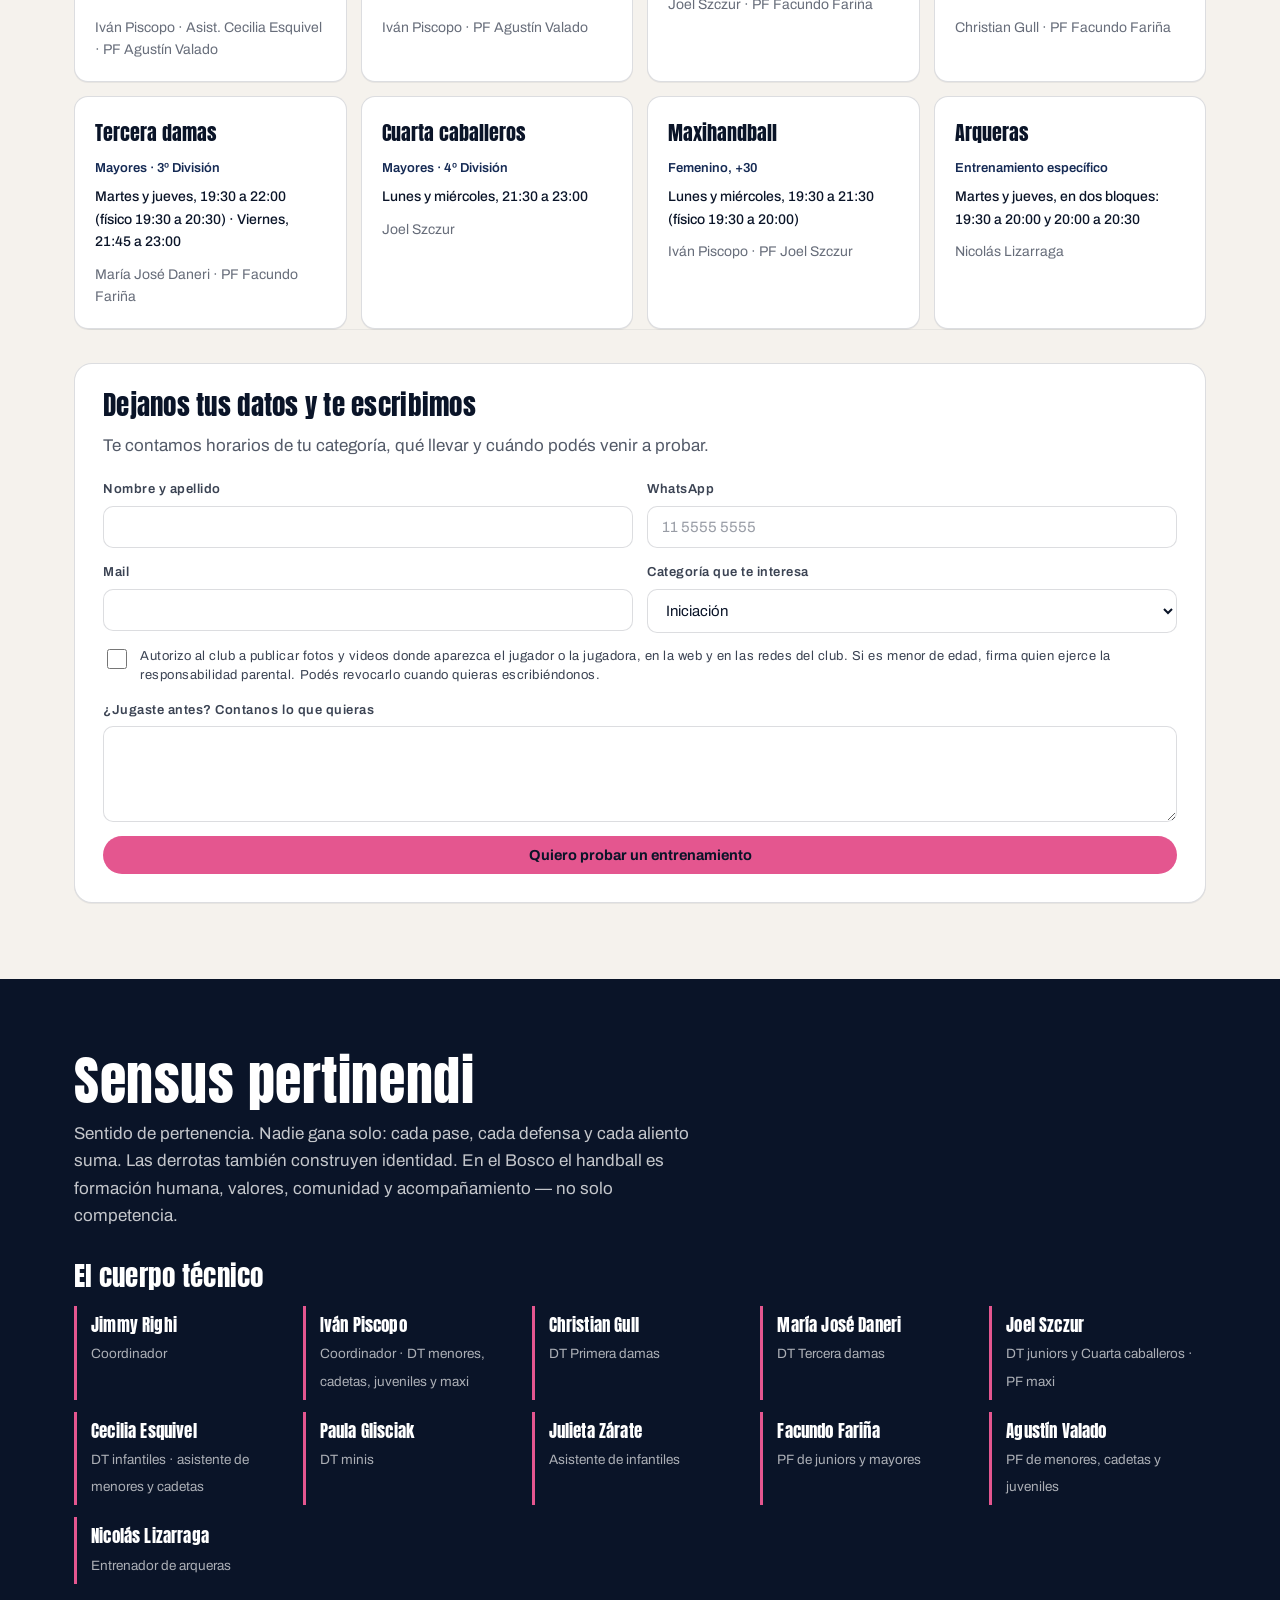
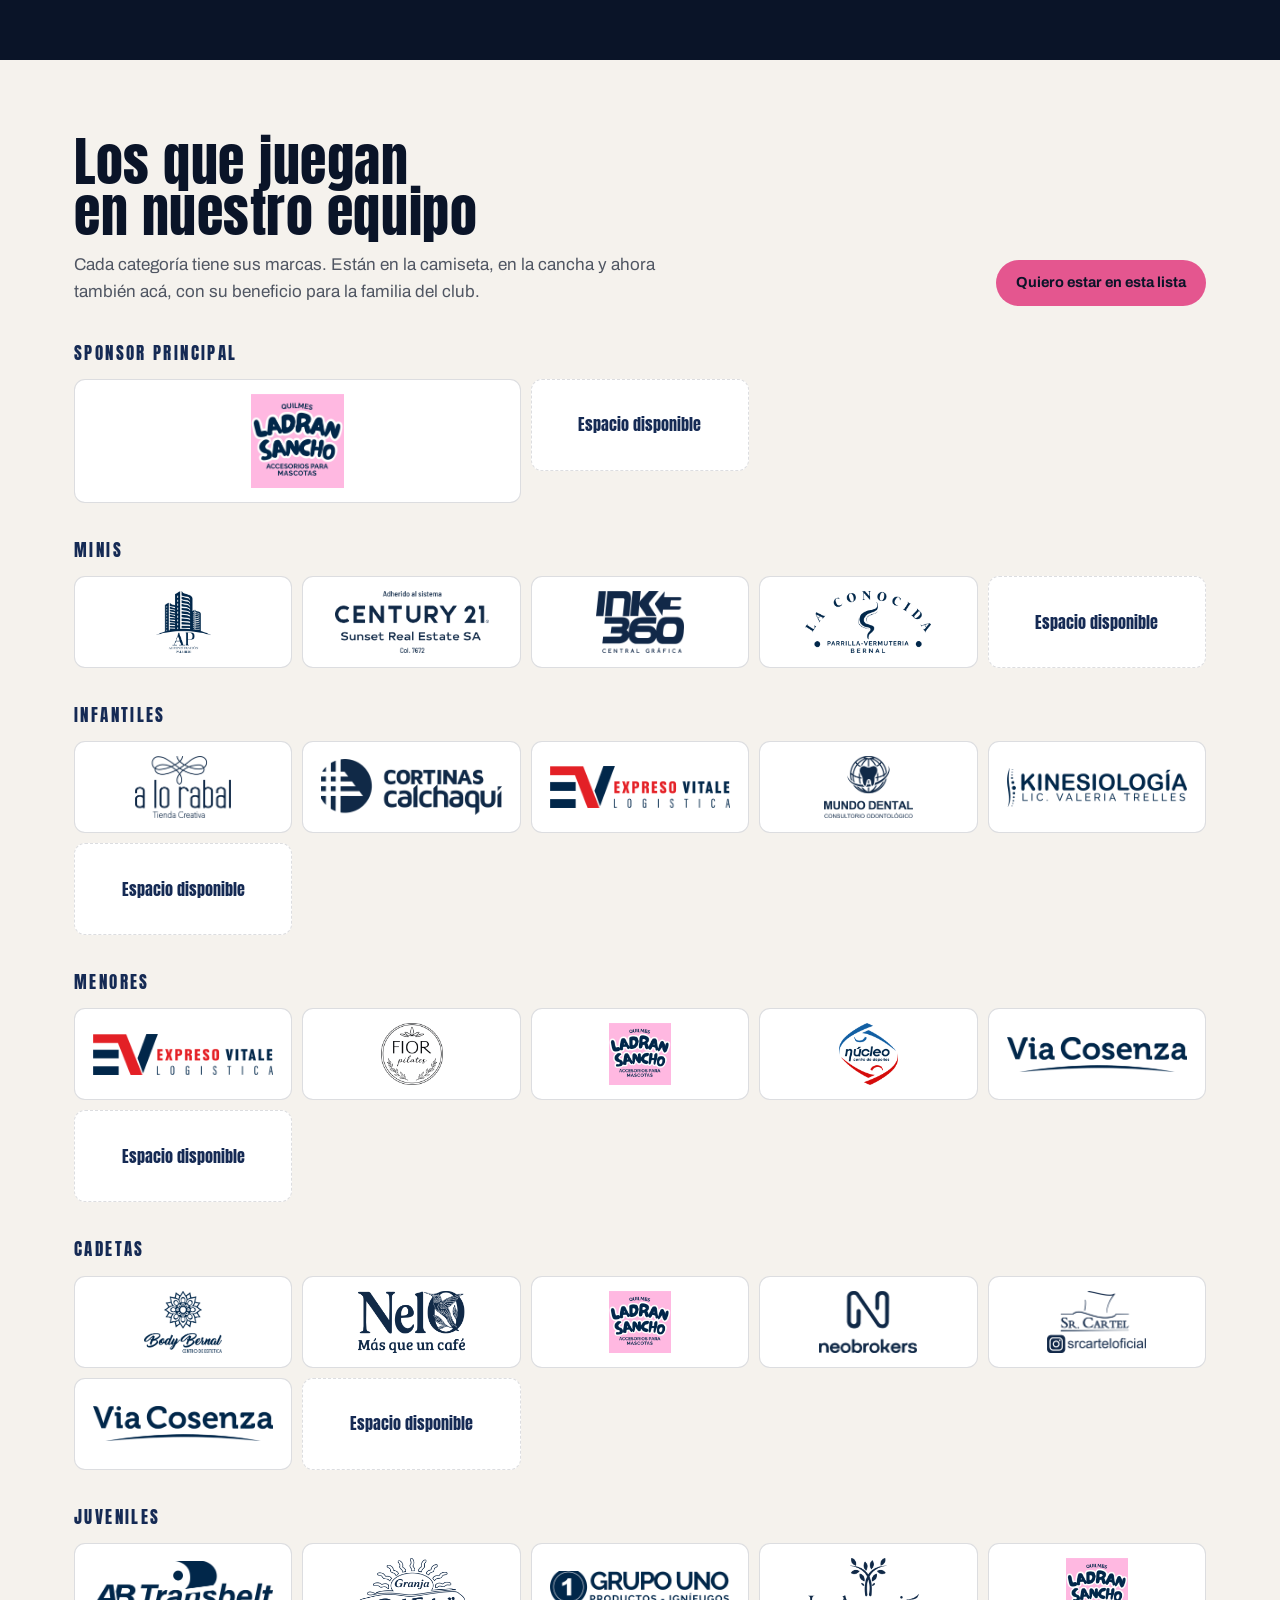
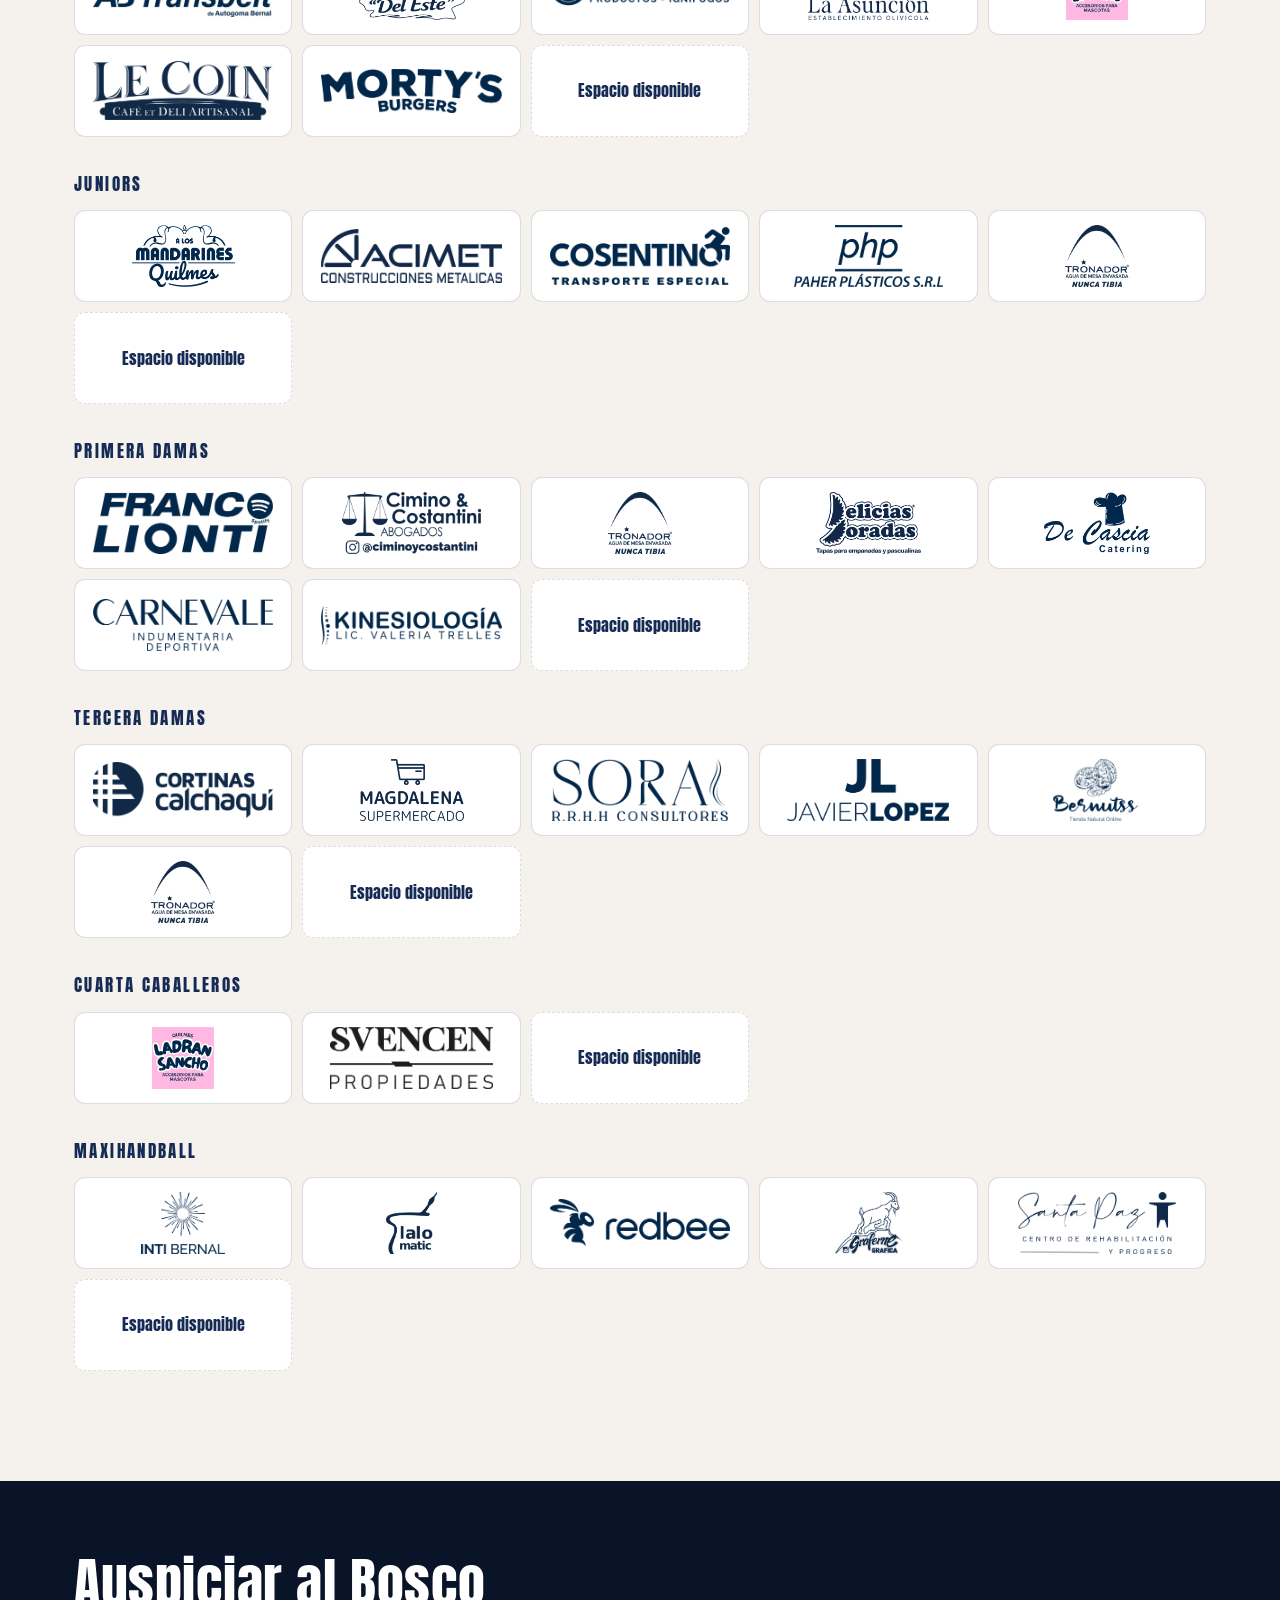
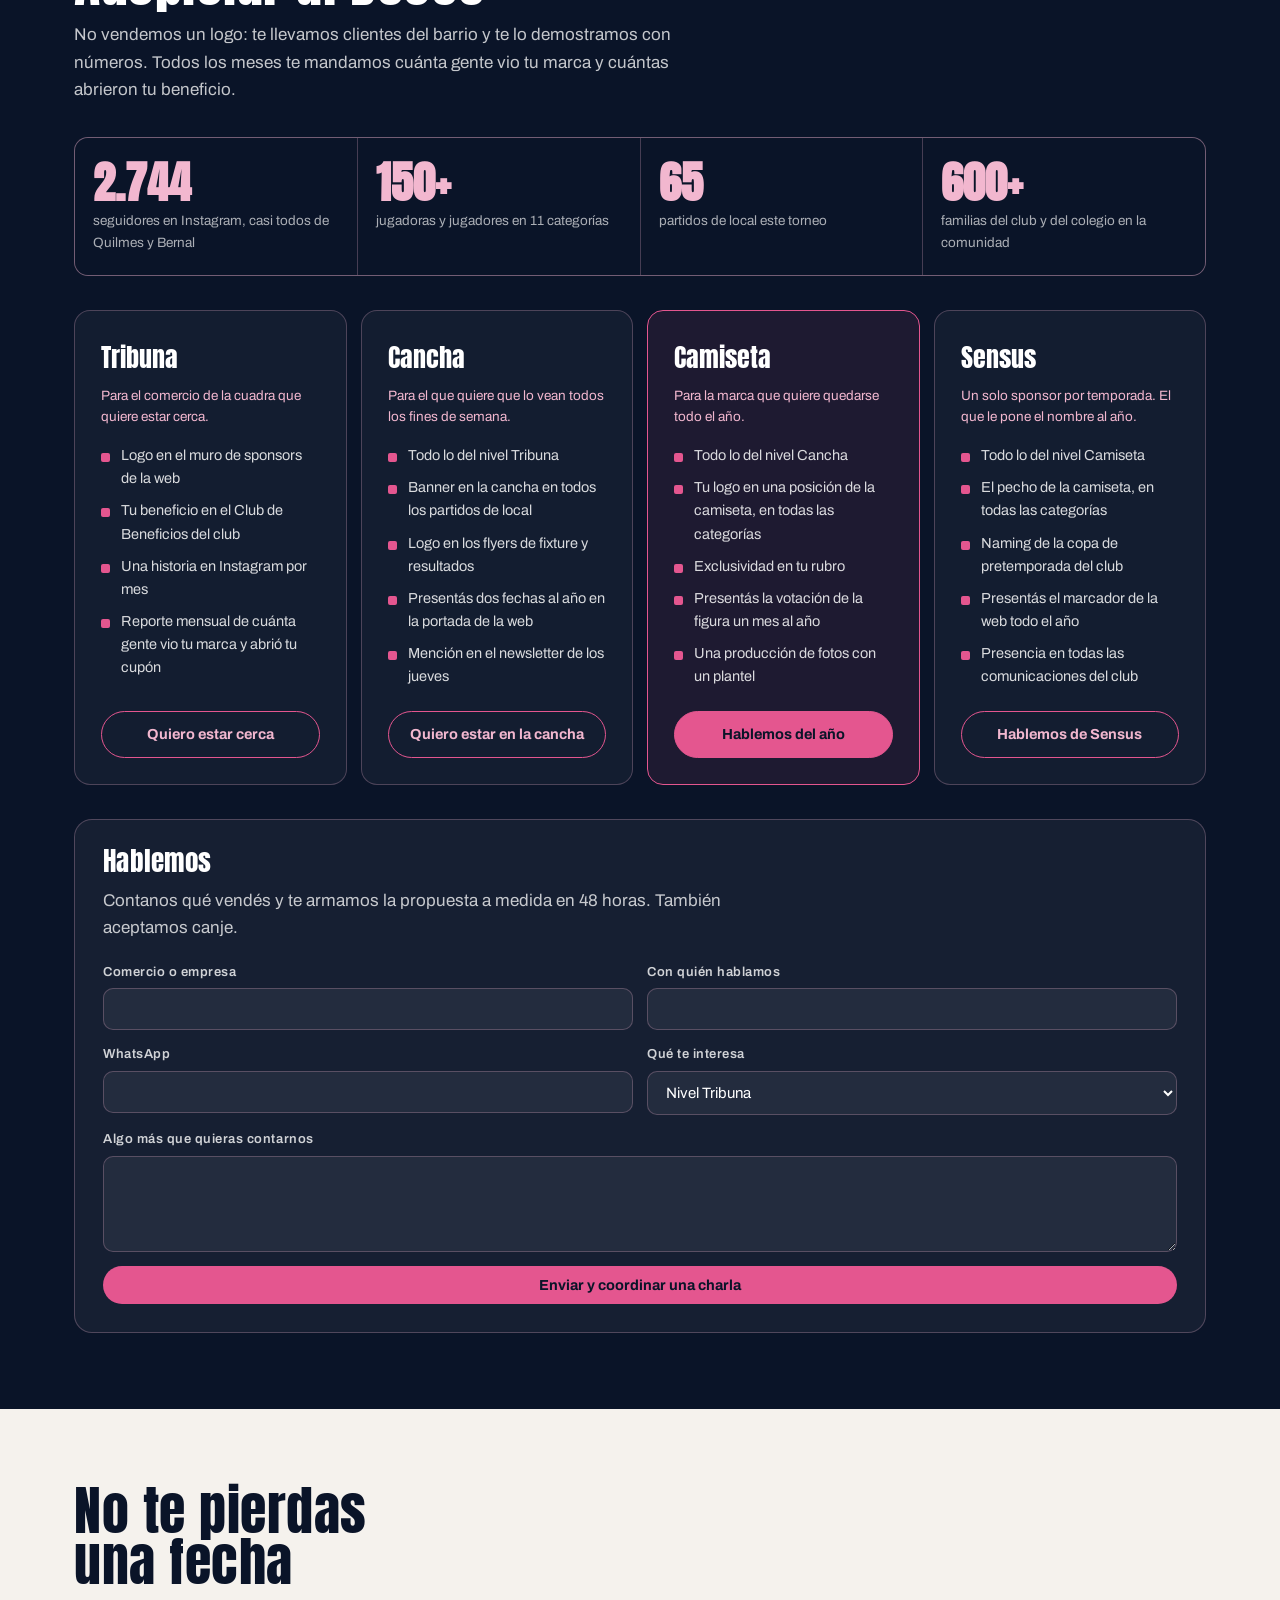
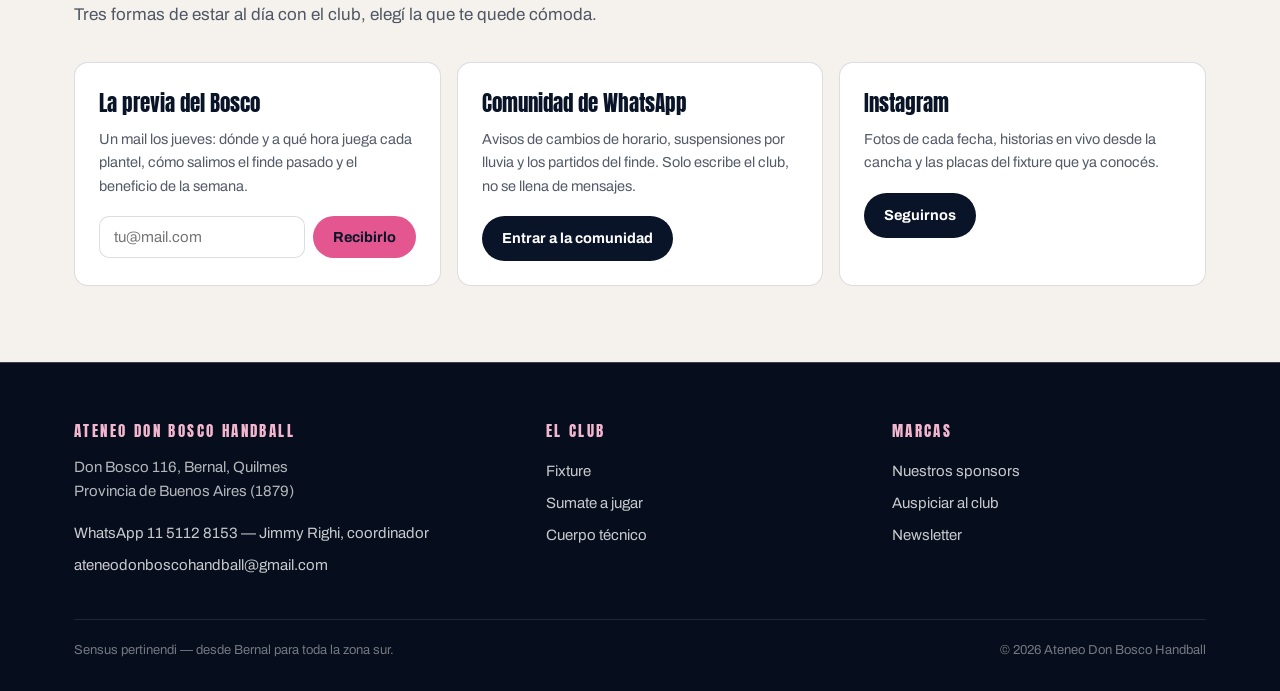
==== commit e735e888: "Cuatro animaciones: barras, fixture, fila del Bosco y festejo en la portada - Las barras de goleador" ====
--- a/index.html
+++ b/index.html
@@ -146,15 +146,15 @@
 /* Festejo: chispas que salen de dos o tres puntos del panel, en los colores del escudo. Van
    detrás del texto (z-index 0 contra el contenido, que queda en 1) y se borran solas al terminar. */
 .lector .marcador-nota > *{position:relative;z-index:1}
-.lector .festejo{position:absolute;inset:0;z-index:0;pointer-events:none}
-.lector .chispa{position:absolute;width:7px;height:7px;border-radius:50%;background:var(--c);opacity:0;
+.festejo{position:absolute;inset:0;z-index:0;pointer-events:none}
+.chispa{position:absolute;width:7px;height:7px;border-radius:50%;background:var(--c);opacity:0;
   animation:chispa 1.25s cubic-bezier(.17,.84,.44,1) var(--retraso) both}
 @keyframes chispa{
   0%{transform:translate(0,0) scale(.2);opacity:1}
   70%{opacity:1}
   100%{transform:translate(var(--dx),calc(var(--dy) + 28px)) scale(1);opacity:0}
 }
-@media(prefers-reduced-motion:reduce){.lector .festejo{display:none}}
+@media(prefers-reduced-motion:reduce){.festejo{display:none}}
 .lector figure{margin:20px 0 0}
 .lector figure img{width:100%;border-radius:12px;display:block}
 .lector figcaption{font-size:13.5px;color:rgba(10,20,40,.6);margin-top:7px}
@@ -230,7 +230,8 @@
 .hero h1 em{font-style:normal;display:block;color:var(--rosa)}
 .hero-cta{display:flex;gap:12px;flex-wrap:wrap;margin-top:26px}
 
-.tablero{margin-top:44px;border:1px solid var(--linea);border-radius:18px;background:linear-gradient(180deg,rgba(21,42,84,.92),rgba(10,20,40,.92));overflow:hidden}
+.tablero{margin-top:44px;border:1px solid var(--linea);border-radius:18px;background:linear-gradient(180deg,rgba(21,42,84,.92),rgba(10,20,40,.92));overflow:hidden;position:relative}
+.tablero > *{position:relative;z-index:1}
 .tablero-top{display:flex;justify-content:space-between;align-items:center;gap:14px;flex-wrap:wrap;padding:14px 22px;border-bottom:1px solid var(--linea);font-size:12.5px;letter-spacing:.16em;font-weight:600;color:var(--rosa);text-transform:uppercase}
 .tablero-body{display:grid;grid-template-columns:1fr auto 1fr;align-items:center;gap:20px;padding:34px 22px}
 .equipo{display:flex;flex-direction:column;align-items:center;gap:12px;text-align:center}
@@ -284,6 +285,11 @@
 .tab{background:transparent;border:1.5px solid var(--linea-oscura);color:var(--tinta);padding:9px 16px;border-radius:999px;font-weight:600;font-size:14px;cursor:pointer}
 .tab[aria-selected="true"]{background:var(--tinta);border-color:var(--tinta);color:#fff}
 .grilla{display:grid;grid-template-columns:repeat(5,1fr);gap:10px}
+/* Las tarjetas entran una atrás de otra al cambiar de plantel. El escalonado lo da --i, que
+   pone pintarFixture; la última arranca a los 420 ms, así que no se hace esperar. */
+.grilla .pf{animation:entra-pf .42s ease both;animation-delay:calc(var(--i, 0) * 28ms)}
+@keyframes entra-pf{from{opacity:0;transform:translateY(10px)}to{opacity:1;transform:none}}
+@media(prefers-reduced-motion:reduce){.grilla .pf{animation:none}}
 @media(max-width:900px){.grilla{grid-template-columns:repeat(3,1fr)}}
 @media(max-width:520px){.grilla{grid-template-columns:repeat(2,1fr)}}
 .pf{border-radius:10px;padding:12px 10px 10px;min-height:112px;display:flex;flex-direction:column;justify-content:space-between;background:var(--tinta);color:#fff;border:1px solid transparent}
@@ -302,7 +308,7 @@
 .ficha ol{list-style:none;margin:0;padding:0;display:grid;gap:6px;max-width:520px}
 .ficha ol.sin-dorsal li{grid-template-columns:1fr auto}
 .ficha li{display:grid;grid-template-columns:34px 1fr auto;align-items:center;gap:10px;background:var(--hueso);border-radius:8px;padding:6px 12px;position:relative;overflow:hidden;font-size:14px}
-.ficha li::before{content:"";position:absolute;left:0;top:0;bottom:0;width:var(--w);background:var(--rosa);opacity:.4}
+.ficha li::before{content:"";position:absolute;left:0;top:0;bottom:0;width:var(--w);background:var(--rosa);opacity:.4;transform-origin:left;animation:barra .7s cubic-bezier(.2,.8,.3,1)}
 .ficha li>*{position:relative}
 .ficha .dorsal{font-family:var(--display);font-size:16px;color:var(--azul)}
 .ficha .g{font-family:var(--display);font-size:16px}
@@ -331,7 +337,10 @@
 .goleadoras ol{list-style:none;margin:0;padding:0;display:grid;gap:8px;max-width:620px}
 .goleadoras ol.sin-dorsal li{grid-template-columns:1fr auto}
 .goleadoras li{display:grid;grid-template-columns:38px 1fr auto;align-items:center;gap:12px;background:#fff;border:1px solid var(--linea-oscura);border-radius:10px;padding:8px 14px;position:relative;overflow:hidden}
-.goleadoras li::before{content:"";position:absolute;left:0;top:0;bottom:0;width:var(--w);background:var(--rosa);opacity:.35}
+.goleadoras li::before{content:"";position:absolute;left:0;top:0;bottom:0;width:var(--w);background:var(--rosa);opacity:.35;transform-origin:left;animation:barra .7s cubic-bezier(.2,.8,.3,1)}
+/* La barra crece de cero cada vez que se pinta la lista. Sin fill: el estado de base es la
+   barra entera, así que si las animaciones no corren igual se ve completa, nunca vacía. */
+@keyframes barra{from{transform:scaleX(0)}to{transform:scaleX(1)}}
 .goleadoras li>*{position:relative}
 .goleadoras .dorsal{font-family:var(--display);font-size:18px;color:var(--azul)}
 .goleadoras .nom{font-weight:600;font-size:14.5px}
@@ -344,6 +353,11 @@
 .tabla-pos td:first-child{font-family:var(--display);font-size:16px;color:rgba(10,20,40,.55);width:34px}
 .tabla-pos td.pts{font-family:var(--display);font-size:17px}
 .tabla-pos tr.bosco td{background:var(--rosa);color:var(--tinta);font-weight:700}
+/* Un pulso al pintar la tabla, para encontrar la fila propia sin buscarla. Termina en el rosa
+   de siempre, que es el estado de base: sin fill, no puede quedar trabada en otro color. */
+.tabla-pos tr.bosco td{animation:pulso-bosco 1.1s ease-out}
+@keyframes pulso-bosco{0%,15%{background:var(--rosa-vivo)}100%{background:var(--rosa)}}
+@media(prefers-reduced-motion:reduce){.tabla-pos tr.bosco td{animation:none}}
 .tabla-pos tr.bosco td:first-child{color:var(--tinta)}
 .tabla-pos .esc{display:inline-grid;place-items:center;width:26px;height:26px;border-radius:50%;background:#fff;border:1px solid var(--linea-oscura);vertical-align:middle;margin-right:8px;overflow:hidden;font-family:var(--display);font-size:12px;color:var(--tinta);position:relative}
 .tabla-pos .esc img{position:absolute;inset:0;width:100%;height:100%;object-fit:contain;padding:3px}
@@ -1128,12 +1142,13 @@
   $$(".tab",tabs).forEach((t,j)=>t.setAttribute("aria-selected", j===i));
   const hoy = new Date();
   grilla.innerHTML = pl.partidos.length ? pl.partidos.map((p,n)=>{
-    if (p.c==="libre") return '<div class="pf libre">Fecha libre<span style="display:block;font-weight:400;font-size:12px;margin-top:6px">'+DIA_MES(p.f)+'</span></div>';
+    const orden = ' style="--i:'+n+'"';   // escalona la entrada de las tarjetas
+    if (p.c==="libre") return '<div class="pf libre"'+orden+'>Fecha libre<span style="display:block;font-weight:400;font-size:12px;margin-top:6px">'+DIA_MES(p.f)+'</span></div>';
     const r = resultado(p);
     const pasado = cuando(p,pl) < hoy ? " pasado" : "";
     const conFicha = r && golesDe(pl, p);   // jugado y con los goles de la planilla: la tarjeta abre la ficha
     const tag = conFicha ? "button" : "div";
-    return '<'+tag+' class="pf '+(p.c==="L"?"local":"")+pasado+(r ? " "+r.clase : "")+(conFicha ? ' con-ficha" type="button" aria-expanded="false" data-f="'+p.f+'"' : '"')+'>'
+    return '<'+tag+' class="pf '+(p.c==="L"?"local":"")+pasado+(r ? " "+r.clase : "")+(conFicha ? ' con-ficha" type="button" aria-expanded="false" data-f="'+p.f+'"' : '"')+orden+'>'
       + '<span class="riv">'+p.r+'</span>'
       + (r ? '<span class="res"><b>'+r.txt+'</b>'+r.palabra+'</span>' : '')
       + (p.sede ? '<span class="sede">'+(p.sede === "a confirmar" ? "sede a confirmar" : p.sede)+'</span>' : '')
@@ -1609,6 +1624,50 @@
   a.href = this.dataset.src; a.download = ""; a.click();
 });
 
+/* Festejo: chispas desde tres puntos de un panel, como bengalas, en los colores del escudo.
+   Lo usan el marcador de una nota (festejo:true) y el tablero de la portada mientras dure el
+   festejo del club. Es decoración: va detrás del contenido, no se puede tocar y se borra sola.
+   El panel que la recibe tiene que ser position:relative y overflow:hidden. */
+const COLORES_FESTEJO = ["var(--rosa)", "var(--rosa-vivo)", "var(--hueso)", "var(--rosa)"];
+function festejar(panel){
+  if (matchMedia("(prefers-reduced-motion: reduce)").matches) return;
+  const capa = document.createElement("div"); capa.className = "festejo"; capa.setAttribute("aria-hidden", "true");
+  const focos = [[22, 32], [50, 20], [78, 34]];   // en % del panel
+  focos.forEach(([x, y], f) => {
+    for (let i = 0; i < 16; i++) {
+      const ang = (Math.PI * 2 * i) / 16 + f, dist = 50 + Math.random() * 70;
+      const c = document.createElement("i"); c.className = "chispa";
+      c.style.cssText = "left:" + x + "%;top:" + y + "%;--dx:" + Math.round(Math.cos(ang) * dist) + "px;--dy:"
+        + Math.round(Math.sin(ang) * dist) + "px;--retraso:" + (f * 260 + Math.random() * 90) + "ms;--c:"
+        + COLORES_FESTEJO[i % COLORES_FESTEJO.length];
+      capa.appendChild(c);
+    }
+  });
+  panel.appendChild(capa);
+  setTimeout(() => capa.remove(), 2600);
+}
+
+/* DATOS.festejo: mientras no pase su fecha "hasta", el tablero de la portada recibe las
+   chispas una sola vez por carga de página (regla 3: el estado vive en memoria, no se guarda).
+   Espera a que se vea el tablero, para no gastarlo fuera de pantalla. */
+(function(){
+  const f = DATOS.festejo;
+  if (!f || (f.hasta && f.hasta < new Date().toISOString().slice(0, 10))) return;
+  const panel = $("#tablero"); if (!panel) return;
+  let tirado = false;
+  const tirar = () => { if (tirado) return; tirado = true; festejar(panel); };
+  // Si el tablero ya se ve al cargar, que es lo normal en una compu, se tira y listo: mirar la
+  // geometría no depende de que el navegador esté pintando, y el observer sí.
+  const enPantalla = () => { const r = panel.getBoundingClientRect(); return r.top < innerHeight && r.bottom > 0; };
+  if (enPantalla()) { setTimeout(tirar, 450); return; }
+  // En el celular queda abajo del pliegue: ahí sí se espera a que la persona llegue.
+  if (!("IntersectionObserver" in window)) return;
+  const obs = new IntersectionObserver(es => {
+    if (es.some(e => e.isIntersecting)) { obs.disconnect(); setTimeout(tirar, 350); }
+  }, { threshold: 0 });
+  obs.observe(panel);
+})();
+
 /* ============================ novedades ============================
    DATOS.noticias: tarjetas con lo que pasa en el club y un lector a pantalla completa.
    Cada noticia tiene su link propio (#n/<slug>), que es lo que se manda por WhatsApp. */
@@ -1674,27 +1733,6 @@
   // segundo plano, y ahí los números se quedarían en cero: por eso va también un setTimeout, que
   // sí dispara, y escribe el resultado si la animación no llegó. Con prefers-reduced-motion no anima.
   const MS_MARCADOR = 900;
-  // Chispas desde tres puntos del panel, como una bengala. Es decoración: va detrás del texto,
-  // no se puede tocar y los nodos se borran solos. Con prefers-reduced-motion el CSS la esconde
-  // y acá ni se arma, así que no se crean nodos al pedo.
-  const COLORES_FESTEJO = ["var(--rosa)", "var(--rosa-vivo)", "var(--hueso)", "var(--rosa)"];
-  function festejar(panel){
-    if (matchMedia("(prefers-reduced-motion: reduce)").matches) return;
-    const capa = document.createElement("div"); capa.className = "festejo"; capa.setAttribute("aria-hidden", "true");
-    const focos = [[22, 32], [50, 20], [78, 34]];   // en % del panel
-    focos.forEach(([x, y], f) => {
-      for (let i = 0; i < 16; i++) {
-        const ang = (Math.PI * 2 * i) / 16 + f, dist = 50 + Math.random() * 70;
-        const c = document.createElement("i"); c.className = "chispa";
-        c.style.cssText = "left:" + x + "%;top:" + y + "%;--dx:" + Math.round(Math.cos(ang) * dist) + "px;--dy:"
-          + Math.round(Math.sin(ang) * dist) + "px;--retraso:" + (f * 260 + Math.random() * 90) + "ms;--c:"
-          + COLORES_FESTEJO[i % COLORES_FESTEJO.length];
-        capa.appendChild(c);
-      }
-    });
-    panel.appendChild(capa);
-    setTimeout(() => capa.remove(), 2600);
-  }
   function animarMarcador(caja){
     const quieto = matchMedia("(prefers-reduced-motion: reduce)").matches;
     caja.querySelectorAll(".marcador-nota").forEach(m => {
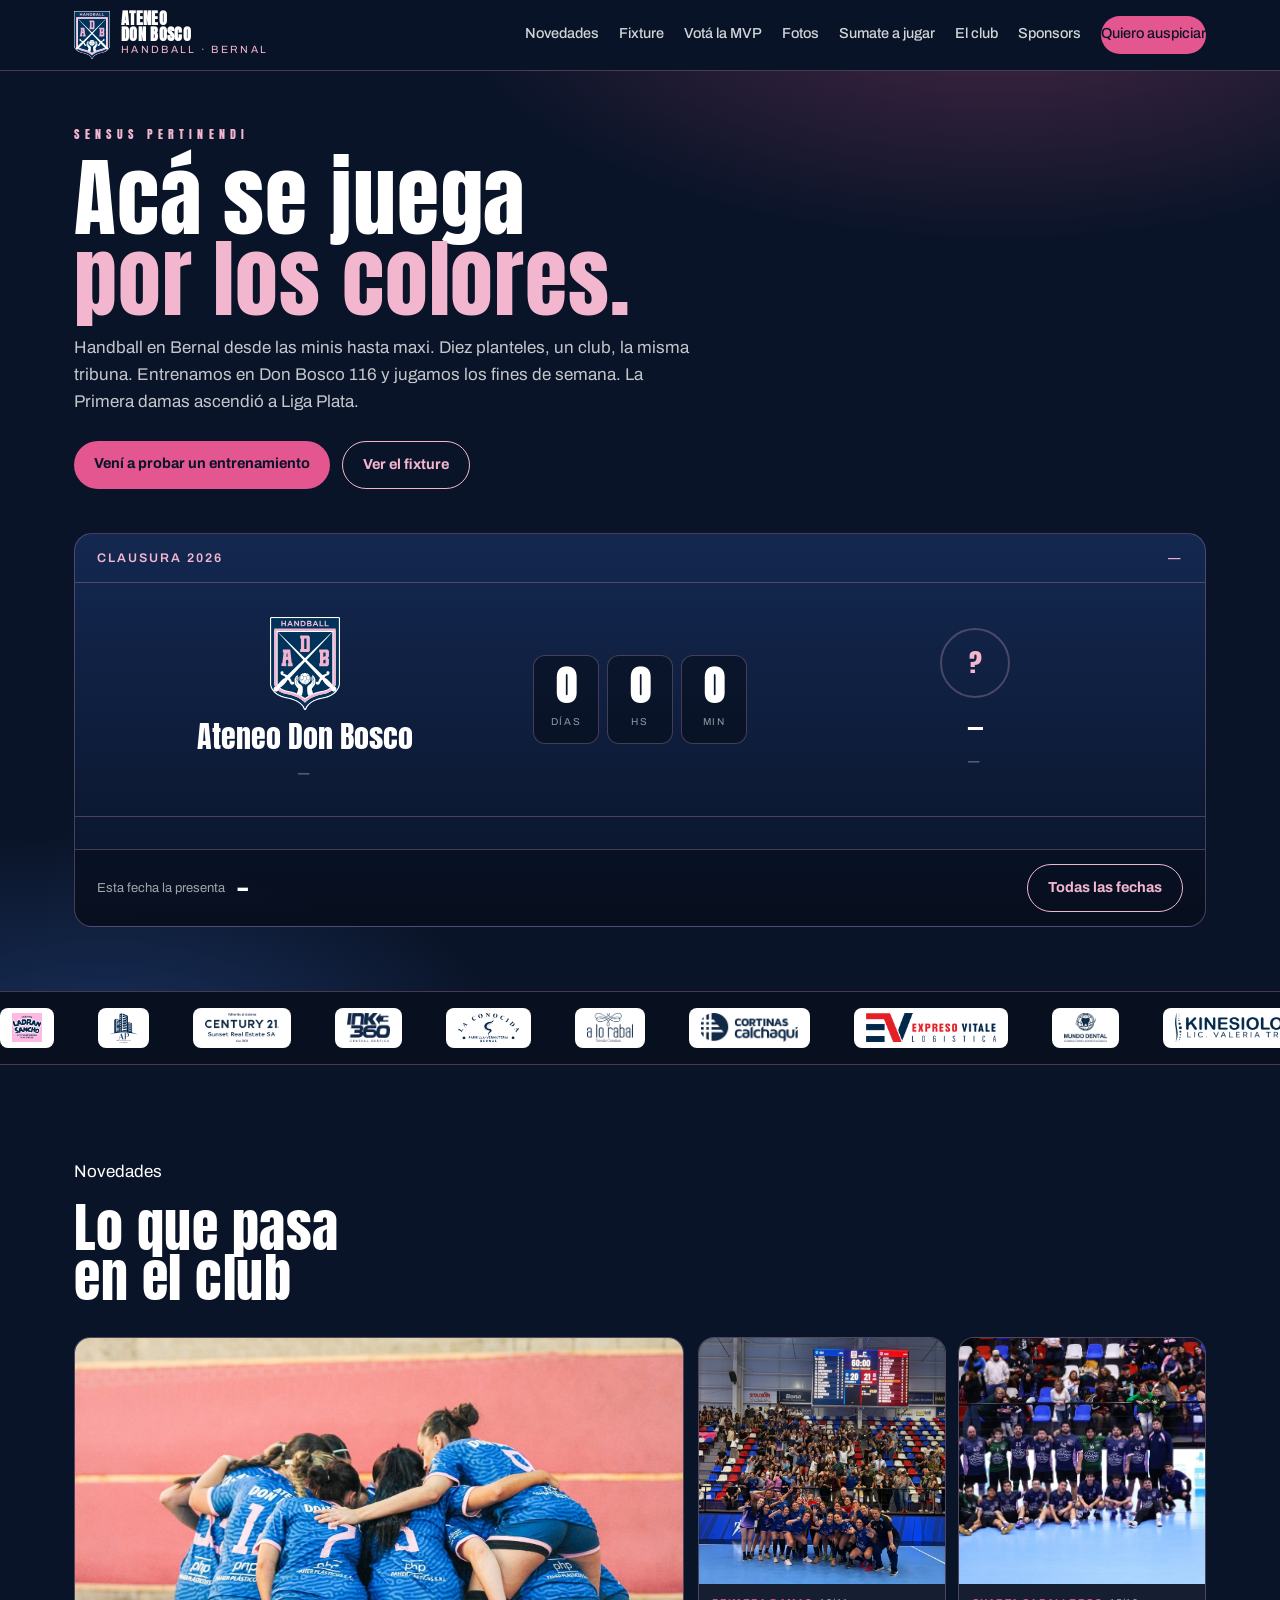
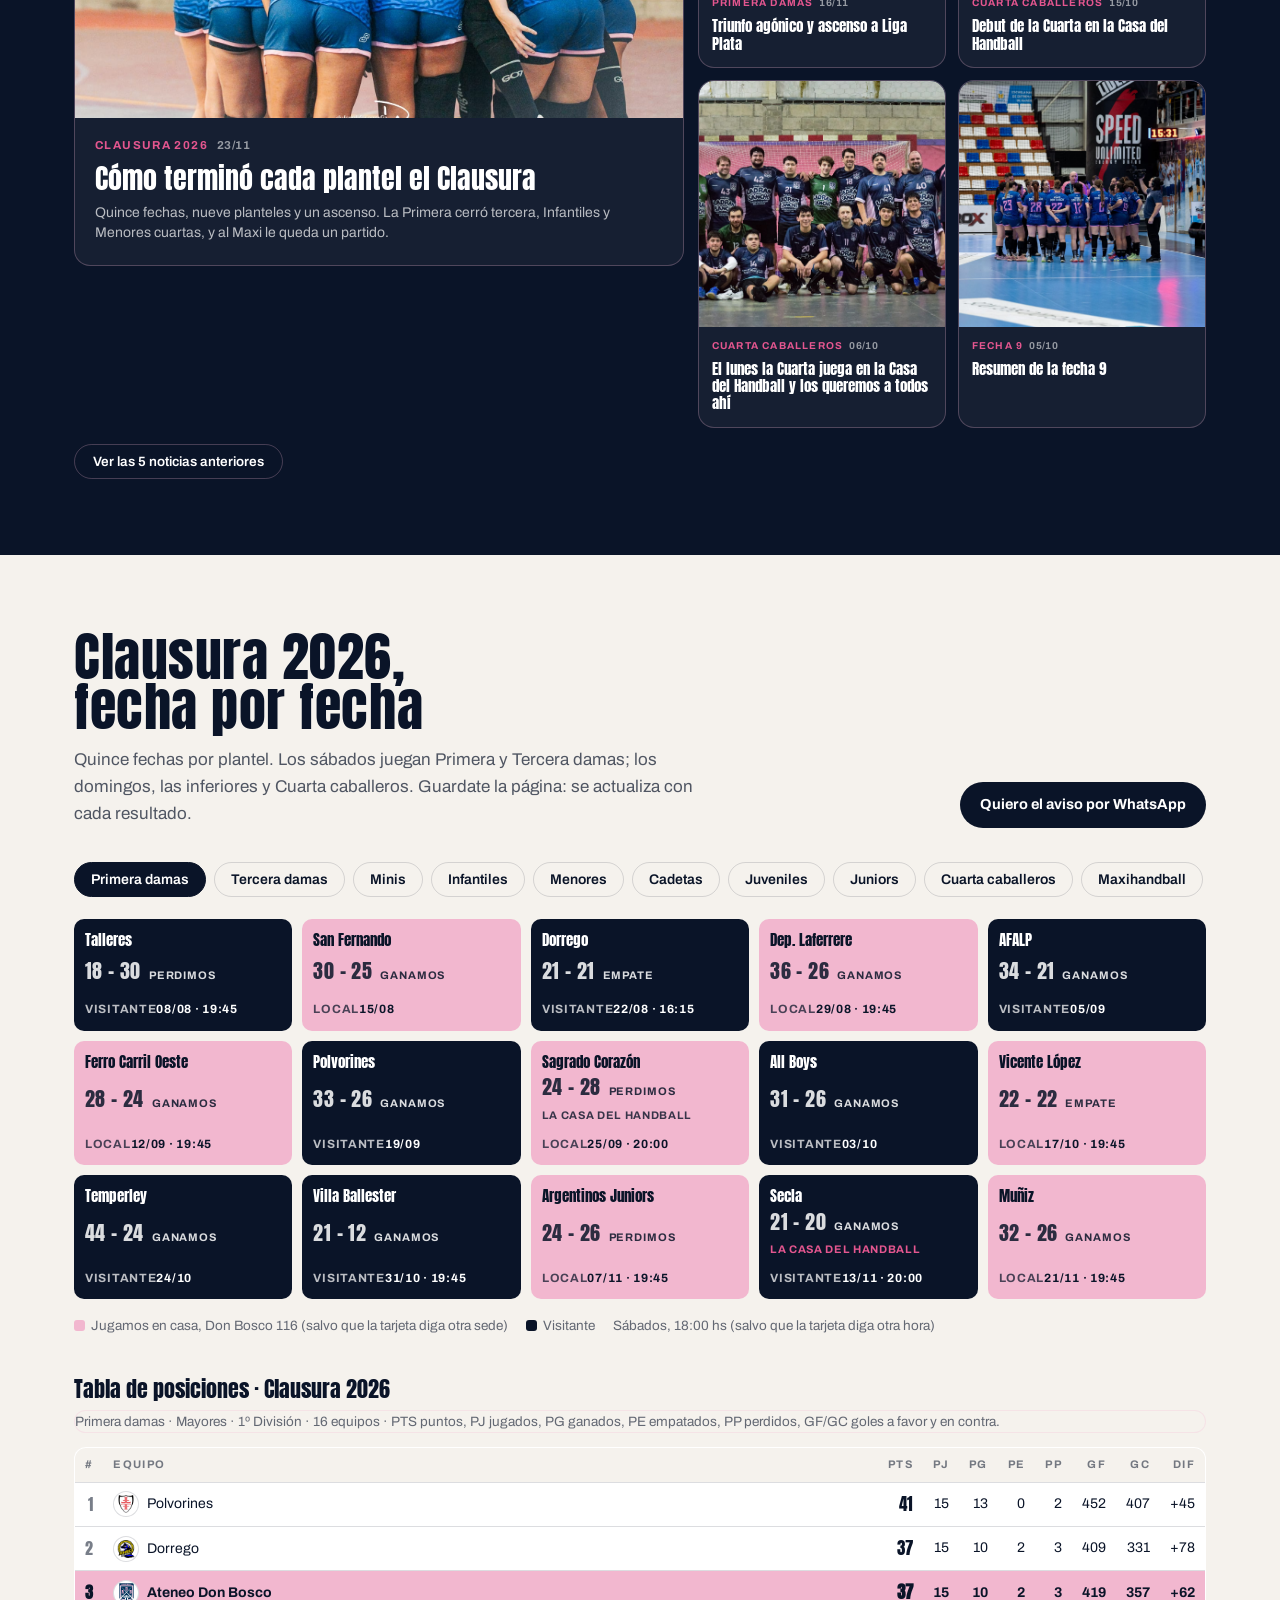
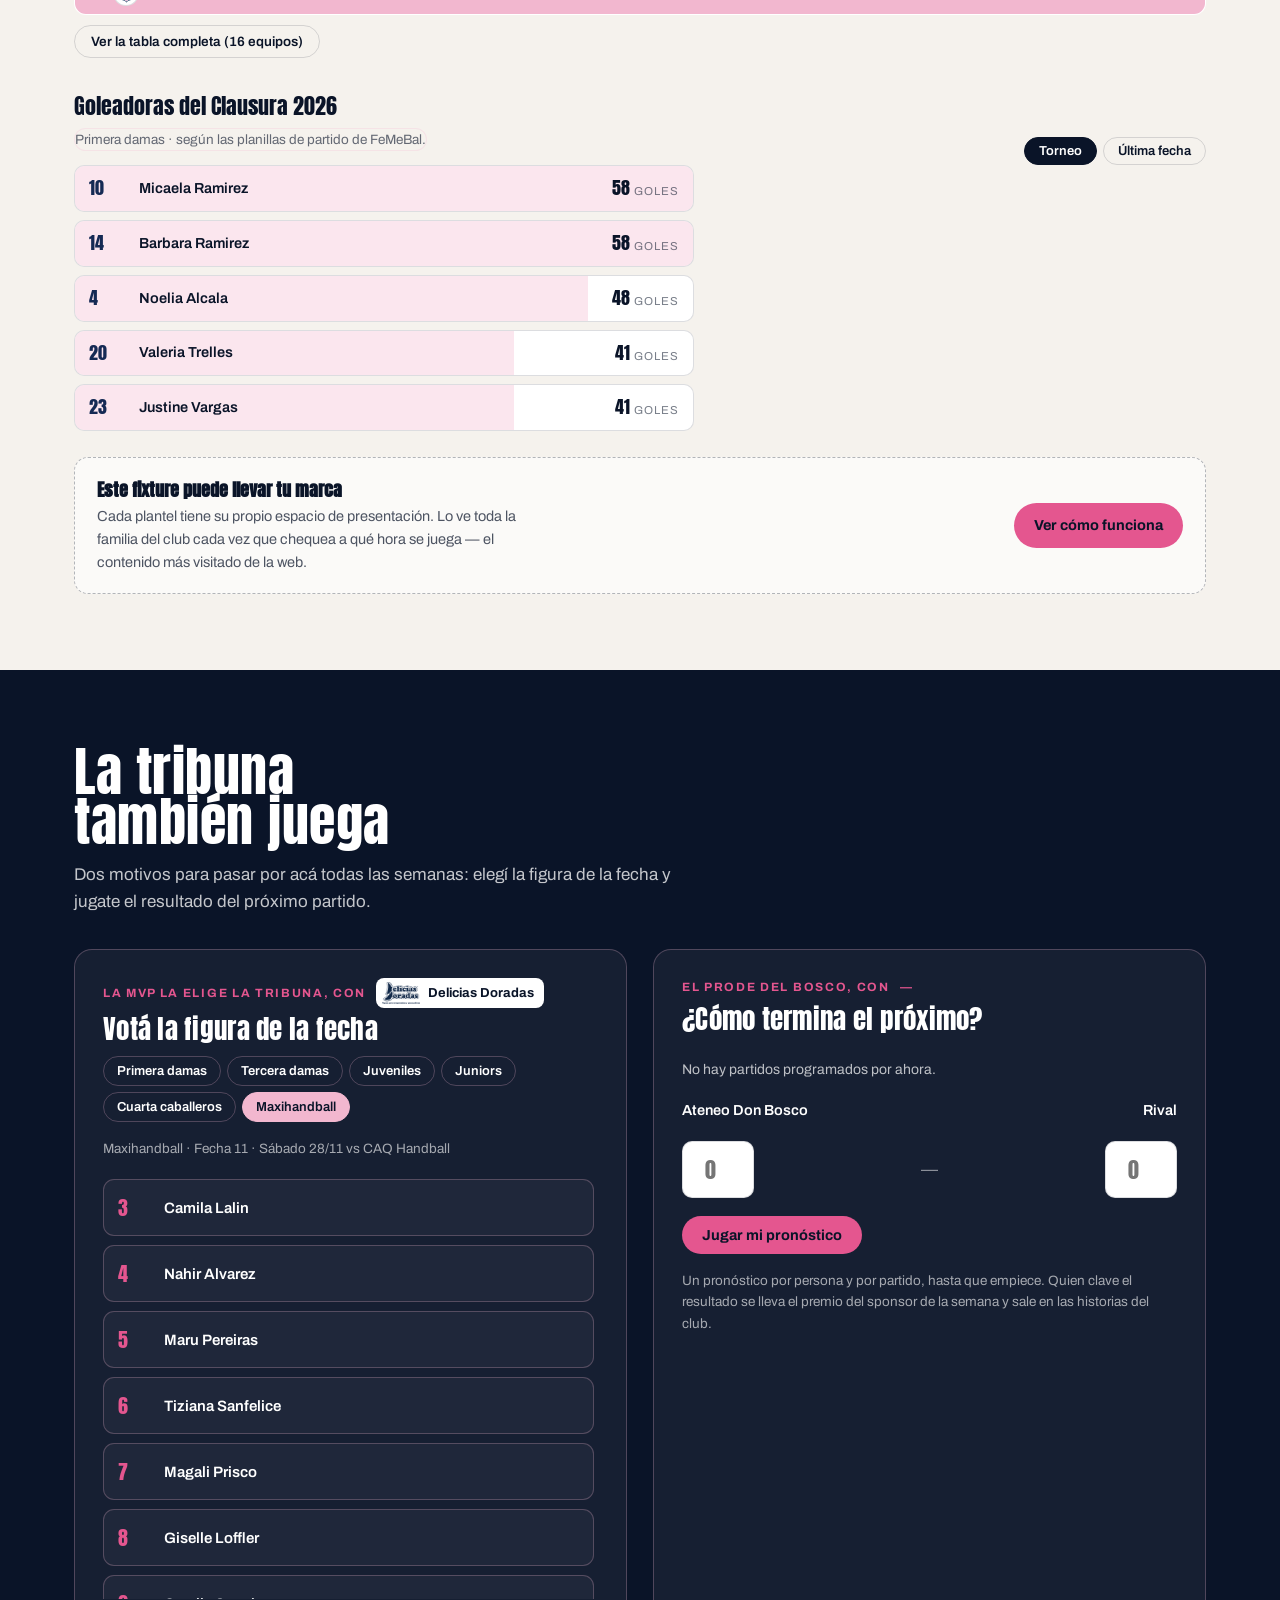
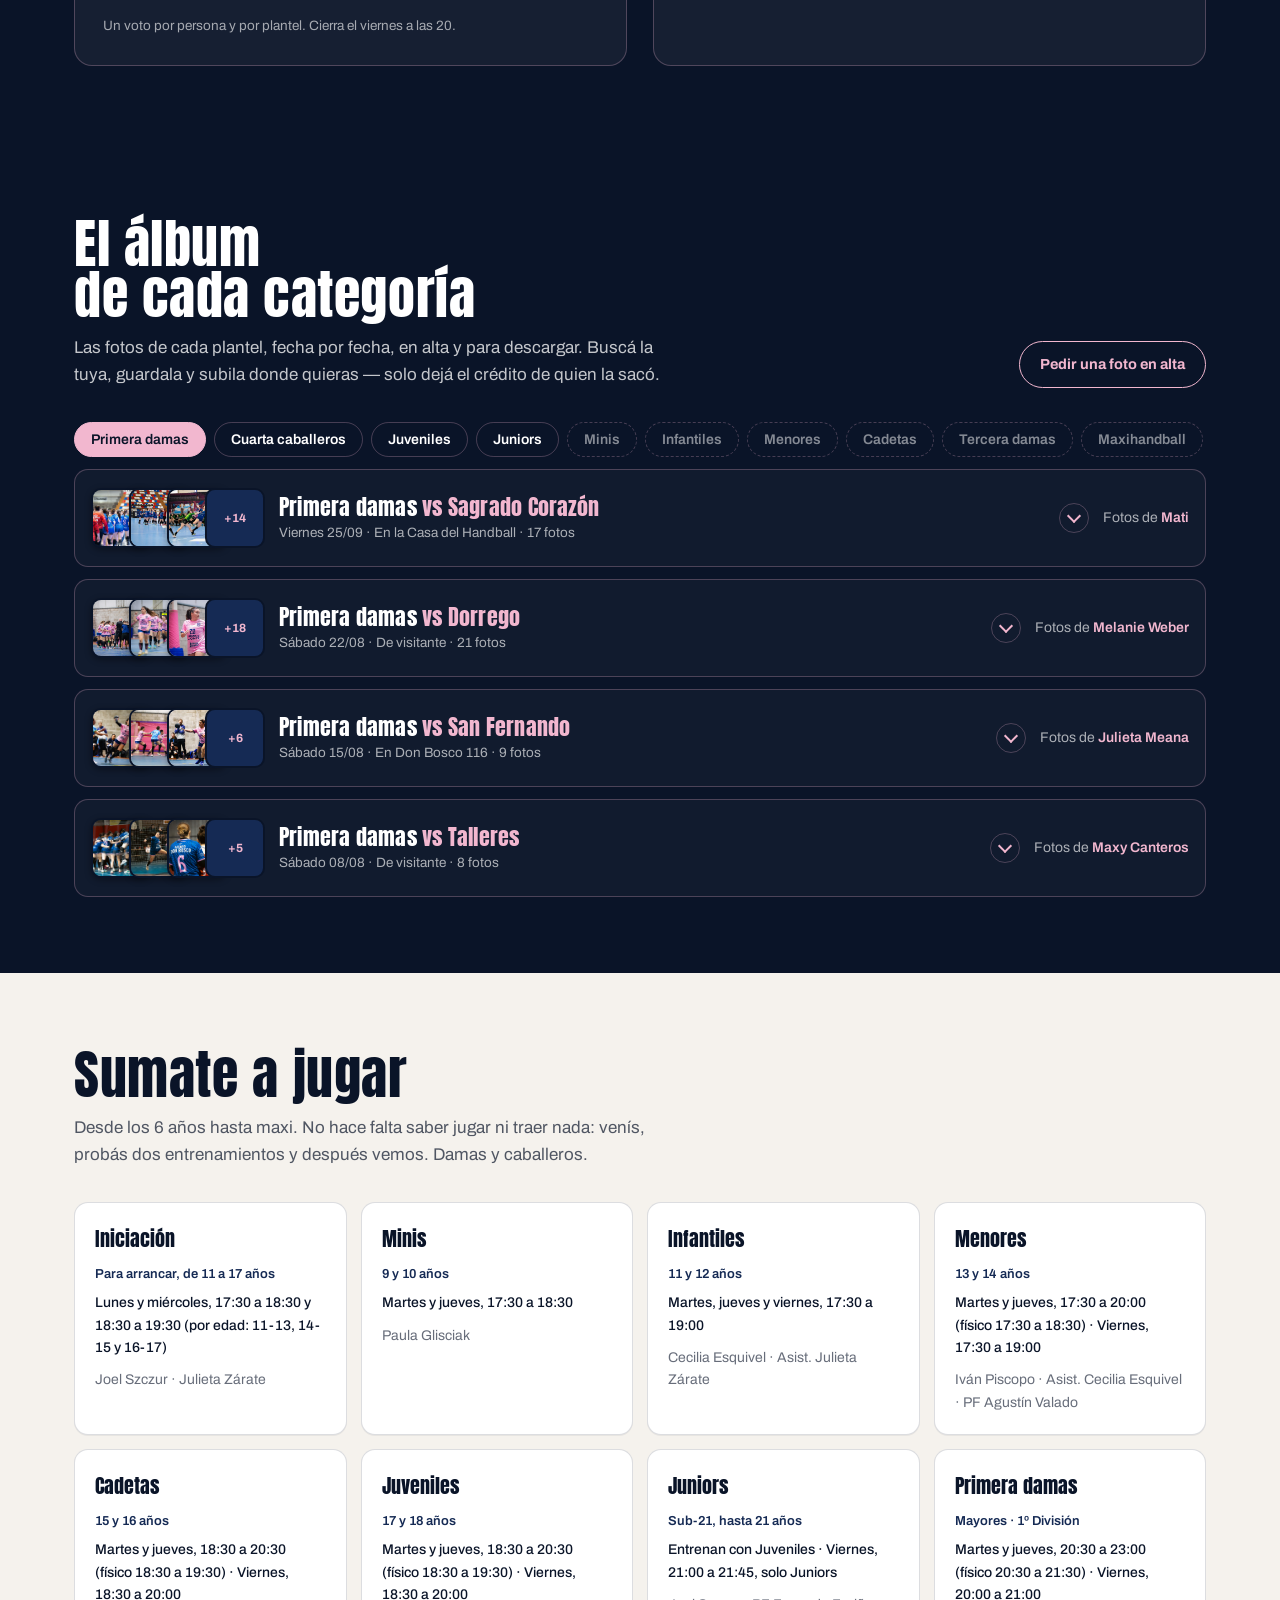
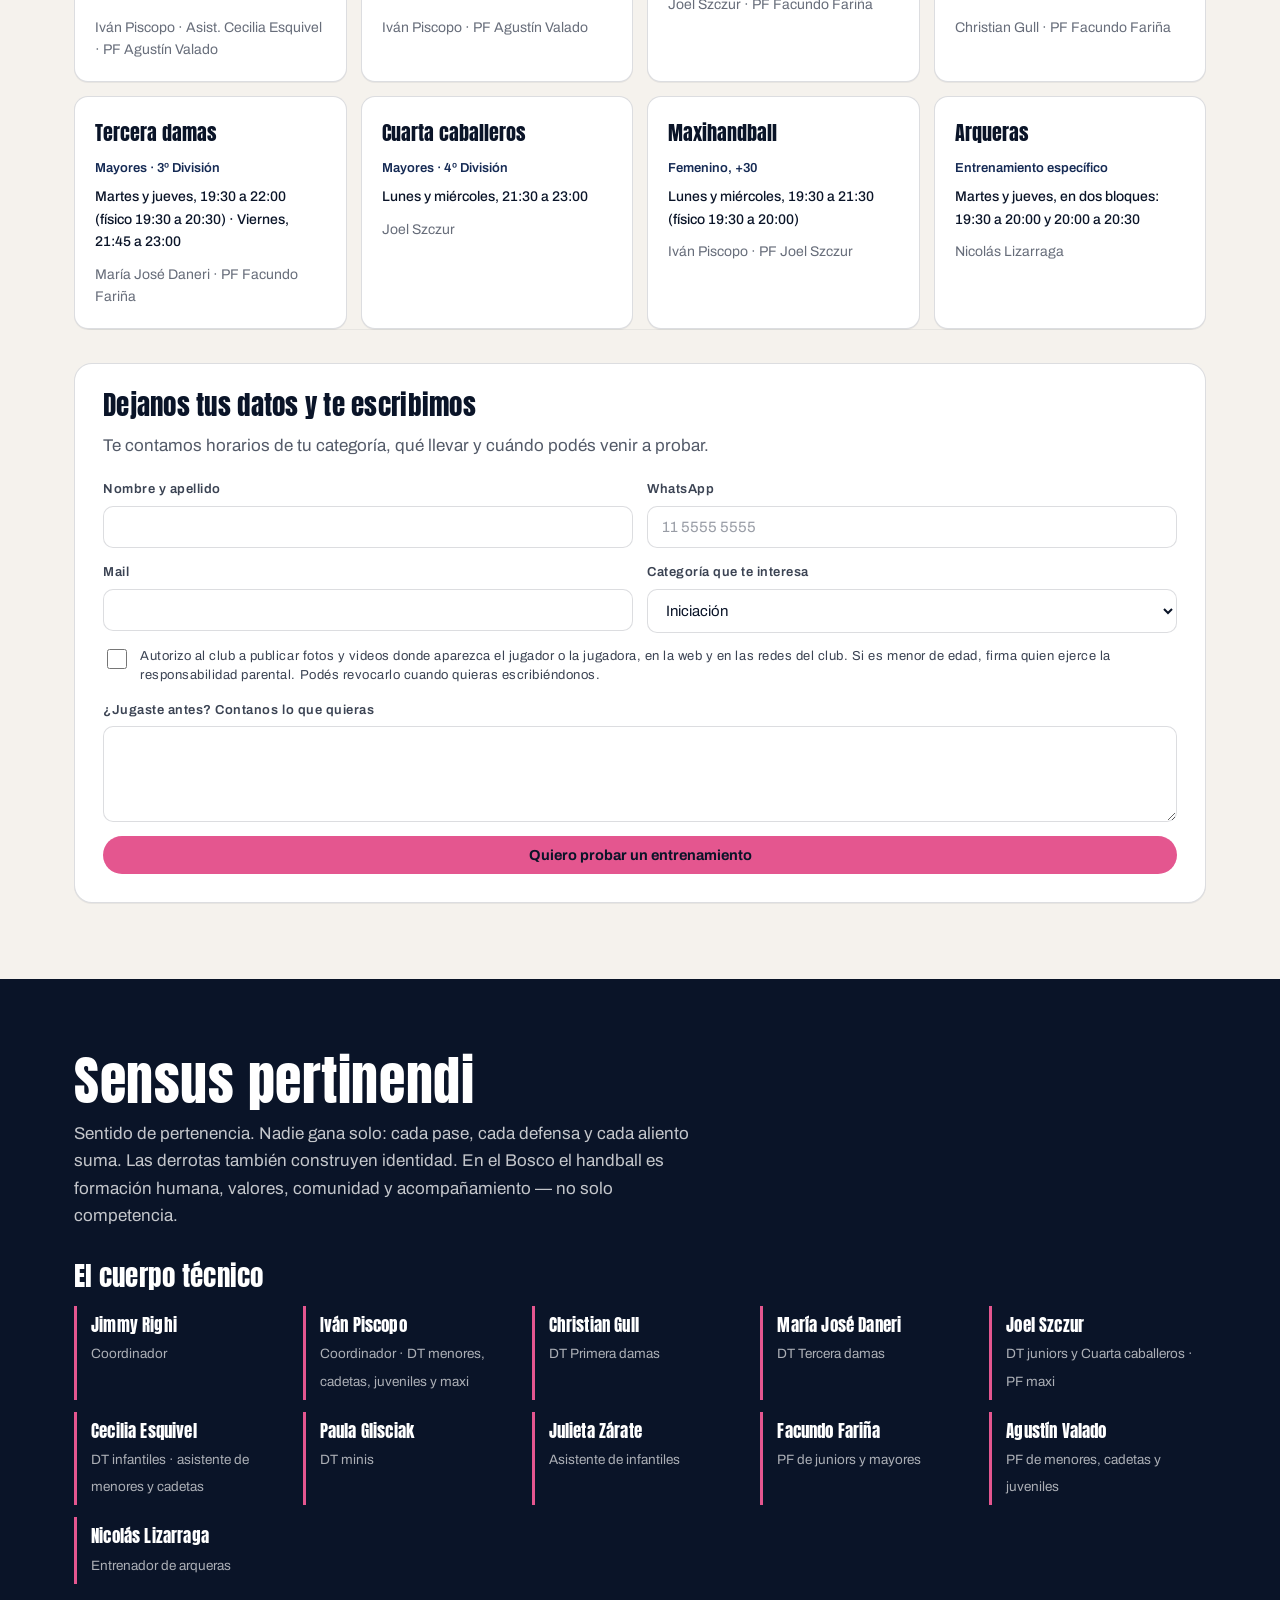
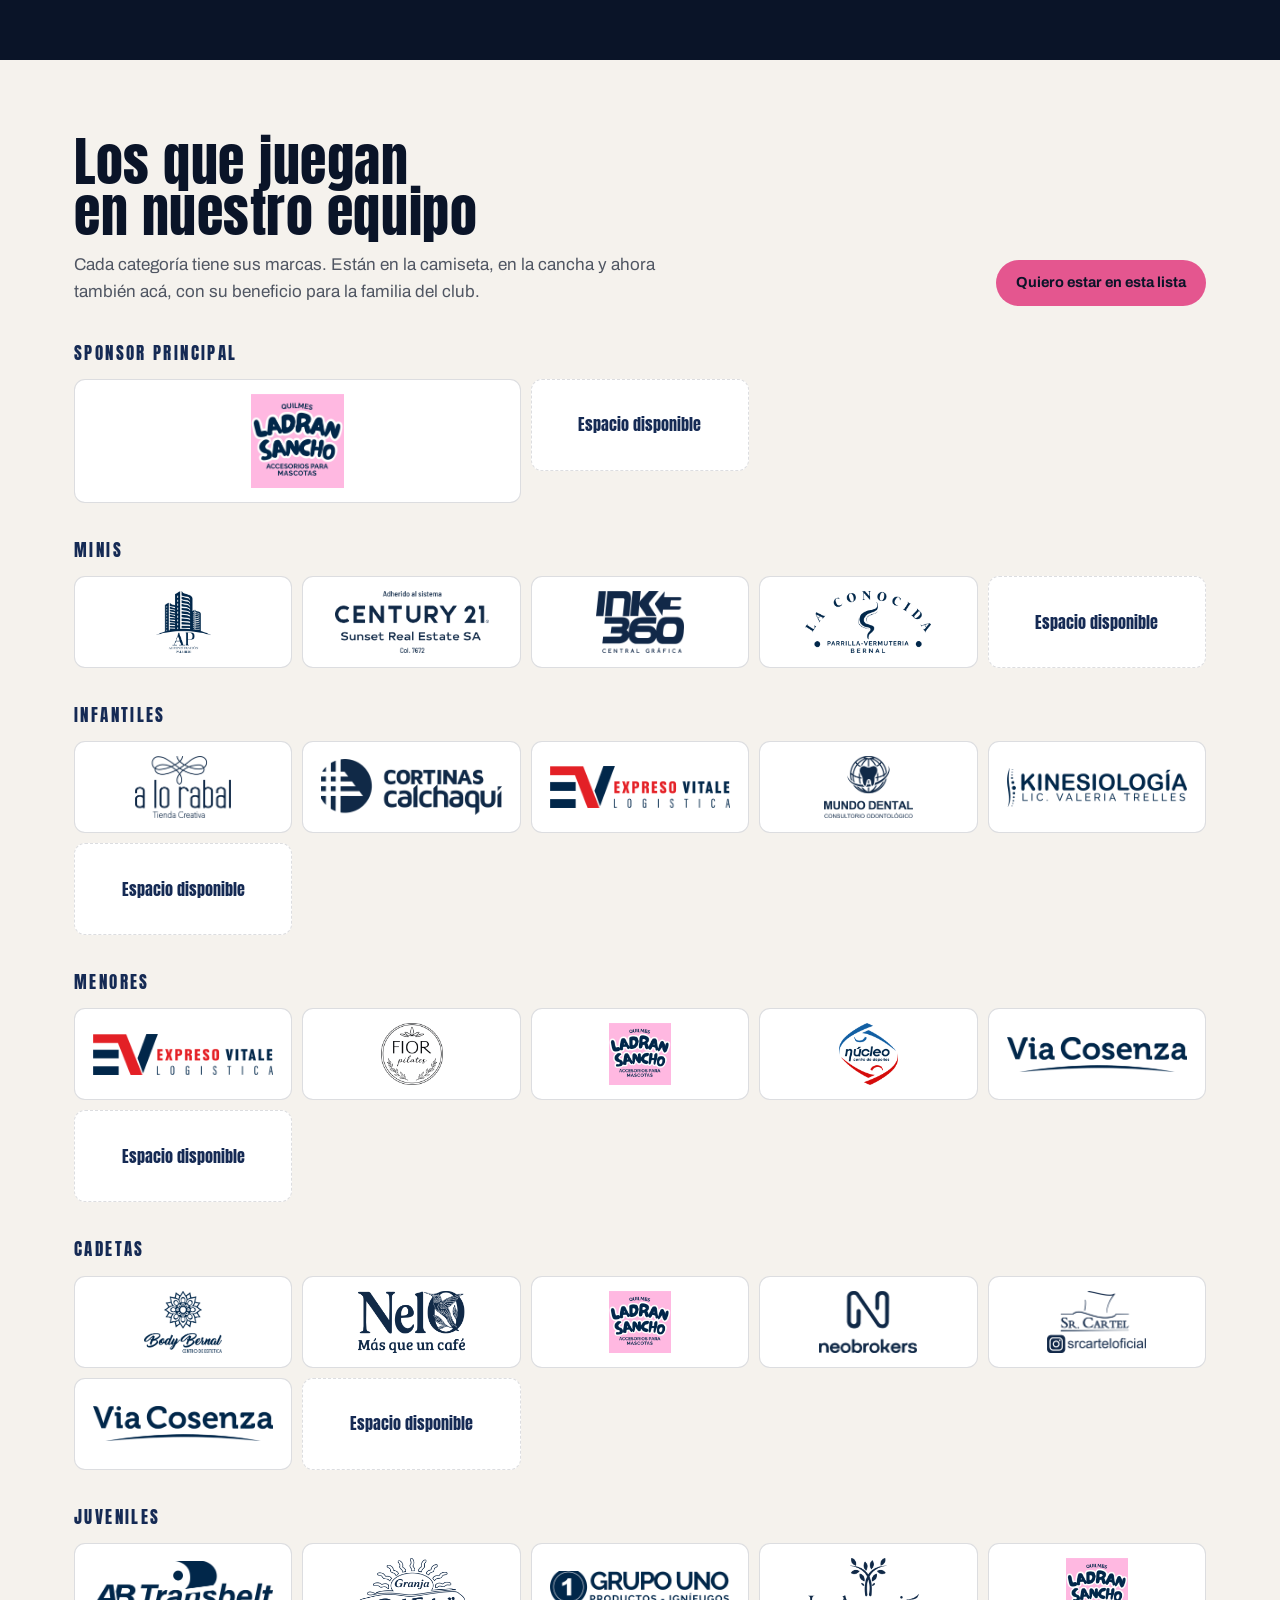
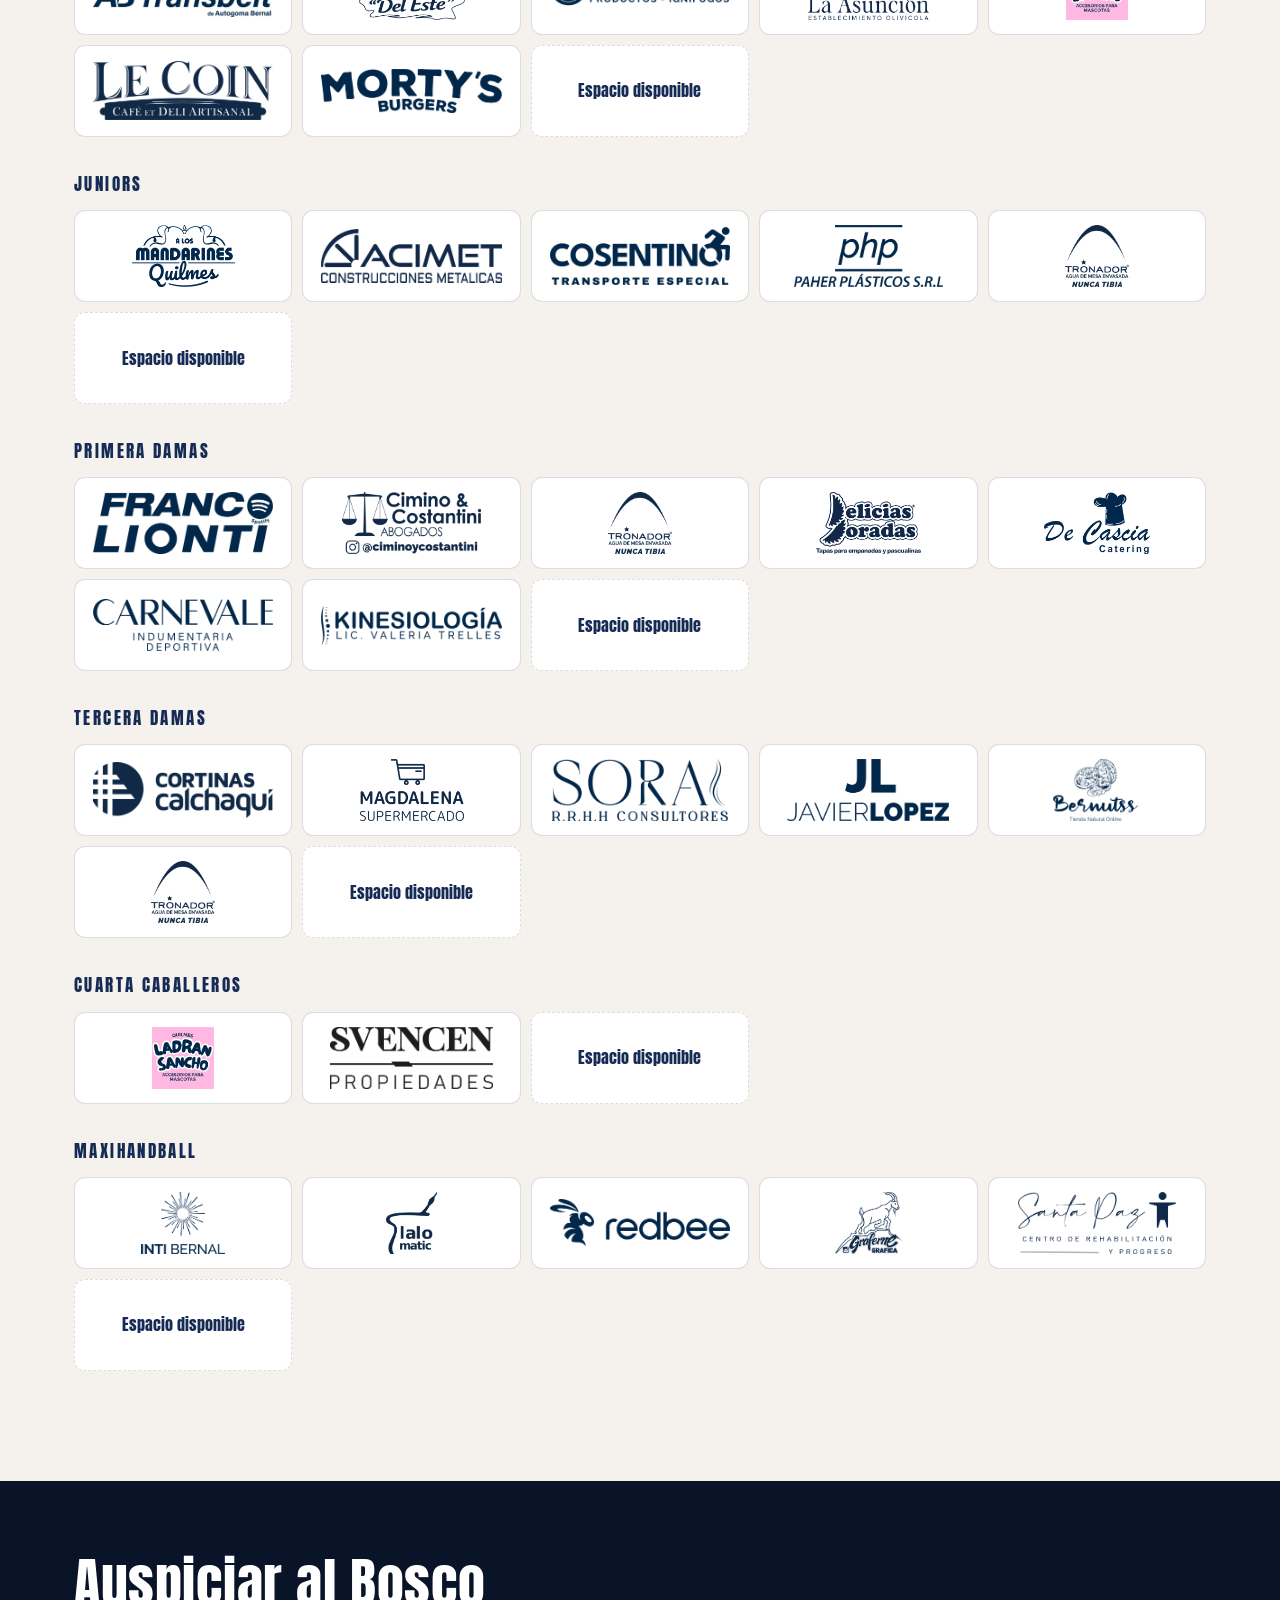
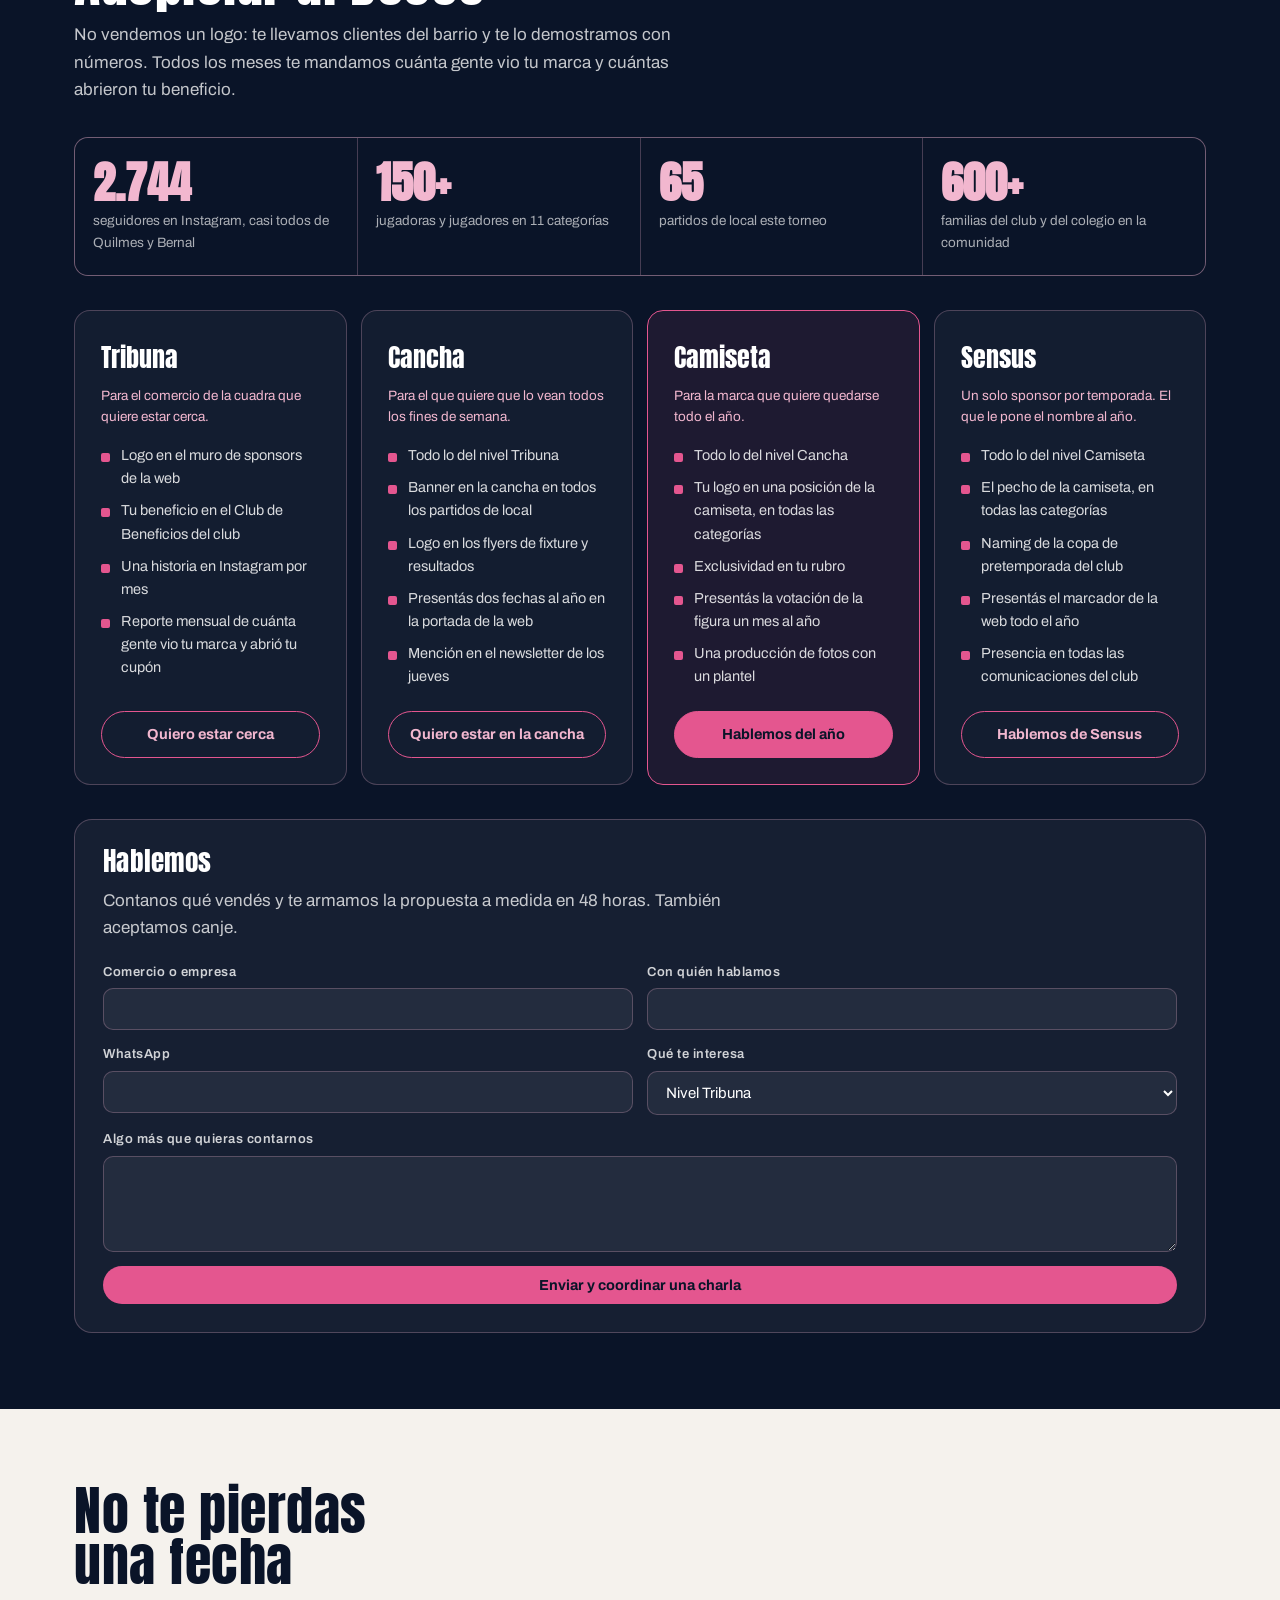
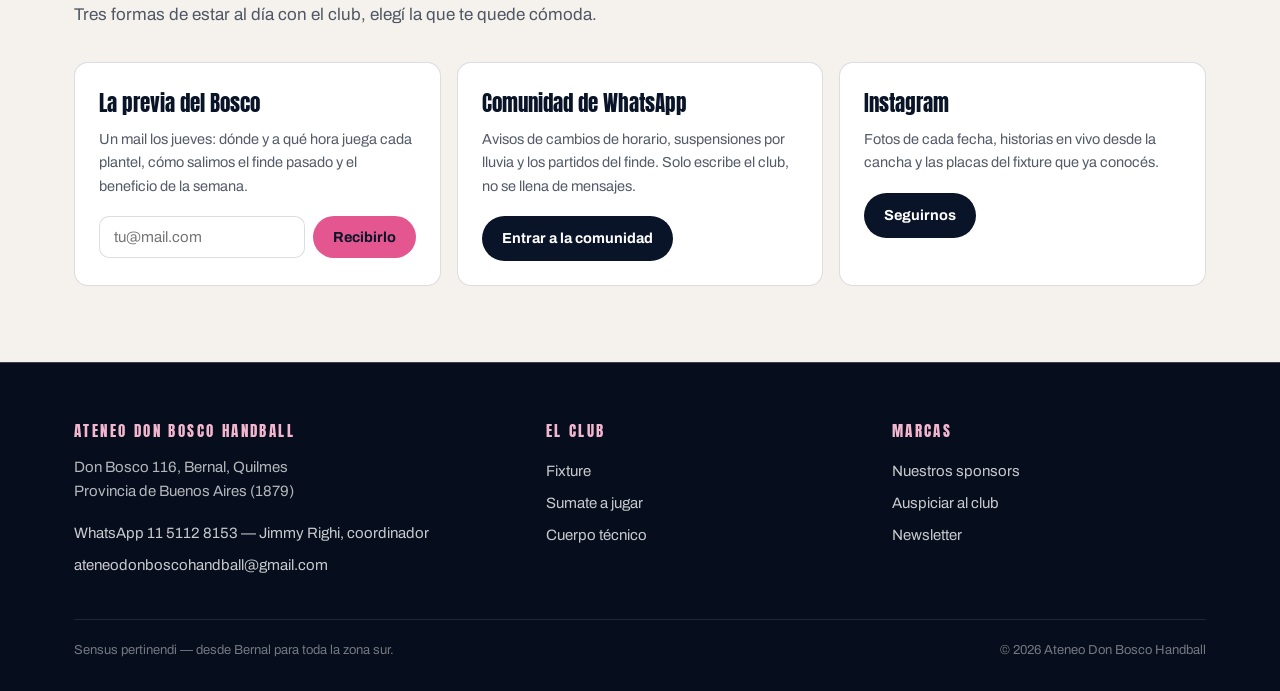
==== commit f53b19b6: "Navidad en toda la página: guirnaldas por sección y nieve acumulada - La nieve pasa a una sola capa " ====
--- a/index.html
+++ b/index.html
@@ -588,6 +588,47 @@
 .instalar .btn{padding:9px 16px;font-size:13.5px}
 .instalar .cerrar{background:none;border:0;color:rgba(255,255,255,.5);font-size:20px;cursor:pointer;padding:4px 8px;line-height:1}
 @media(max-width:520px){.instalar{flex-wrap:wrap}.instalar .acciones{width:100%;margin-left:0;justify-content:flex-end}}
+/* ============================ temática de temporada ============================
+   DATOS.tema pinta la web entre dos fechas. La de navidad usa los colores del escudo:
+   una guirnalda de luces colgando de la barra de arriba y nieve cayendo en la portada.
+   Las dos son decoración: aria-hidden, sin capturar el mouse, y se apagan con
+   prefers-reduced-motion (ahí ni se arman, así que tampoco se crean los nodos). */
+/* Guirnalda: cuelga del borde de abajo de la barra (--cuelga:100%) o del borde de arriba de
+   cada sección (0). El hilo va en rosa vivo al 45 %, que se ve lo mismo sobre azul que sobre
+   hueso, y cada luz lleva un aro oscuro para que la de color hueso no desaparezca en las
+   secciones claras. */
+[data-tema="navidad"] .guirnalda{position:absolute;left:0;right:0;top:var(--cuelga,0);height:16px;display:flex;
+  justify-content:space-around;align-items:flex-start;pointer-events:none;z-index:2;
+  border-top:1px solid rgba(228,86,143,.45)}
+[data-tema="navidad"] .guirnalda i{width:7px;height:7px;border-radius:50%;background:var(--c);
+  border:1px solid rgba(10,20,40,.18);box-shadow:0 0 9px var(--c);margin-top:var(--baja);
+  animation:luz 2.4s ease-in-out var(--retraso) infinite}
+/* Las guirnaldas fuera de pantalla se pausan: son once secciones, y si titilan todas a la vez
+   el teléfono pasa el rato animando cosas que nadie ve. */
+[data-tema="navidad"] .guirnalda.quieta i{animation-play-state:paused}
+@keyframes luz{0%,100%{opacity:.4;transform:scale(.85)}50%{opacity:1;transform:scale(1)}}
+
+/* Nieve: una sola capa fija del tamaño de la ventana, para toda la página. Va por debajo de la
+   barra de arriba (60), del lector (100) y del visor, así que no nieva sobre el texto de una nota. */
+[data-tema="navidad"] .nieve{position:fixed;inset:0;pointer-events:none;overflow:hidden;z-index:5}
+[data-tema="navidad"] .copo{position:absolute;top:-14px;width:var(--t);height:var(--t);border-radius:50%;
+  background:var(--hueso);opacity:.55;animation:caer var(--dur) linear var(--retraso) infinite}
+@keyframes caer{to{transform:translate3d(var(--dx),105vh,0)}}
+
+/* Nieve acumulada: una tira de hueso con el borde de abajo festoneado, pegada al borde de arriba.
+   Va en los botones y en el canto del tablero, no en todo: sobre las tarjetas de noticias,
+   que son fotos, parecía una raya blanca y no nieve. */
+[data-tema="navidad"] .btn,[data-tema="navidad"] .tablero{position:relative}
+[data-tema="navidad"] .btn::after,[data-tema="navidad"] .tablero::after{
+  content:"";position:absolute;left:5px;right:5px;top:-5px;height:12px;pointer-events:none;z-index:2;
+  /* Una repisa de 5 px y, colgando de ella, grumos redondos cada 36 px. Los grumos van sueltos y
+     no pegados: si se tocan, el hueco entre uno y otro queda en punta y parece una sierra. */
+  background:
+    radial-gradient(circle 9px at 18px 3px,var(--hueso) 98%,transparent 100%) repeat-x 0 0/36px 36px,
+    linear-gradient(var(--hueso),var(--hueso)) no-repeat 0 0/100% 5px;
+  border-radius:999px 999px 0 0}
+/* En el lector y en el visor no nieva: son superficies claras y encima tapan la página */
+[data-tema="navidad"] .lector .btn::after,[data-tema="navidad"] .visor .btn::after{display:none}
 </style>
 </head>
 <body>
@@ -1656,16 +1697,79 @@
   const panel = $("#tablero"); if (!panel) return;
   let tirado = false;
   const tirar = () => { if (tirado) return; tirado = true; festejar(panel); };
-  // Si el tablero ya se ve al cargar, que es lo normal en una compu, se tira y listo: mirar la
-  // geometría no depende de que el navegador esté pintando, y el observer sí.
-  const enPantalla = () => { const r = panel.getBoundingClientRect(); return r.top < innerHeight && r.bottom > 0; };
-  if (enPantalla()) { setTimeout(tirar, 450); return; }
-  // En el celular queda abajo del pliegue: ahí sí se espera a que la persona llegue.
-  if (!("IntersectionObserver" in window)) return;
-  const obs = new IntersectionObserver(es => {
-    if (es.some(e => e.isIntersecting)) { obs.disconnect(); setTimeout(tirar, 350); }
-  }, { threshold: 0 });
-  obs.observe(panel);
+  // El tablero lo pinta el script más abajo, así que al principio mide cero de alto: hay que
+  // esperar a que tenga tamaño antes de preguntarle dónde está.
+  let intentos = 0;
+  const intentar = () => {
+    const r = panel.getBoundingClientRect();
+    if (!r.height && intentos++ < 12) { setTimeout(intentar, 250); return; }
+    // Si ya se ve, se tira y listo: la geometría no depende de que el navegador esté pintando,
+    // y el IntersectionObserver sí (en una pestaña de fondo no dispara nunca).
+    if (r.top < innerHeight && r.bottom > 0) { tirar(); return; }
+    // En el celular queda abajo del pliegue: ahí sí se espera a que la persona llegue.
+    if (!("IntersectionObserver" in window)) return;
+    const obs = new IntersectionObserver(es => {
+      if (es.some(e => e.isIntersecting)) { obs.disconnect(); setTimeout(tirar, 350); }
+    }, { threshold: 0 });
+    obs.observe(panel);
+  };
+  setTimeout(intentar, 450);
+})();
+
+/* DATOS.tema: la temática de temporada, entre su "desde" y su "hasta". Para verla antes de
+   tiempo (o para una foto), se le puede pasar ?tema=navidad a la dirección. */
+(function(){
+  const t = DATOS.tema, hoy = new Date().toISOString().slice(0, 10);
+  const forzado = new URLSearchParams(location.search).get("tema");
+  const enFecha = t && t.nombre && (!t.desde || t.desde <= hoy) && (!t.hasta || hoy <= t.hasta);
+  const tema = forzado || (enFecha ? t.nombre : null);
+  if (tema !== "navidad") return;
+  document.documentElement.dataset.tema = "navidad";
+  if (matchMedia("(prefers-reduced-motion: reduce)").matches) return;
+
+  const LUCES = ["var(--rosa)", "var(--hueso)", "var(--rosa-vivo)"];
+  const colgar = (donde, cuelga) => {
+    if (getComputedStyle(donde).position === "static") donde.style.position = "relative";
+    const g = document.createElement("div");
+    g.className = "guirnalda quieta"; g.setAttribute("aria-hidden", "true");
+    if (cuelga) g.style.setProperty("--cuelga", cuelga);
+    for (let i = 0; i < 16; i++) {
+      const luz = document.createElement("i");
+      // Las pares cuelgan un poco más abajo, para que el hilo no quede como una regla
+      luz.style.cssText = "--c:" + LUCES[i % 3] + ";--retraso:" + (i * 160 % 2400) + "ms;--baja:" + (i % 2 ? 7 : 2) + "px";
+      g.appendChild(luz);
+    }
+    donde.appendChild(g);
+    return g;
+  };
+
+  // Una guirnalda colgando de la barra de arriba y otra en el canto de cada sección
+  const guirnaldas = [colgar(document.querySelector("header"), "100%")];
+  document.querySelectorAll("main > section").forEach(sec => guirnaldas.push(colgar(sec, null)));
+
+  // Solo titilan las que se ven. Sin IntersectionObserver se prenden todas y listo.
+  if ("IntersectionObserver" in window) {
+    const obs = new IntersectionObserver(es => {
+      es.forEach(e => e.target.classList.toggle("quieta", !e.isIntersecting));
+    }, { rootMargin: "120px" });
+    guirnaldas.forEach(g => obs.observe(g));
+  } else {
+    guirnaldas.forEach(g => g.classList.remove("quieta"));
+  }
+
+  // Nieve: una sola capa fija para toda la página, no una por sección
+  const nieve = document.createElement("div");
+  nieve.className = "nieve"; nieve.setAttribute("aria-hidden", "true");
+  for (let i = 0; i < 34; i++) {
+    const copo = document.createElement("i"); copo.className = "copo";
+    // El retraso va en negativo: así la nieve ya está cayendo cuando se abre la página,
+    // en vez de arrancar con la pantalla vacía.
+    copo.style.cssText = "left:" + Math.round(Math.random() * 100) + "%;--t:" + (3 + Math.round(Math.random() * 4))
+      + "px;--dur:" + (9 + Math.random() * 8).toFixed(1) + "s;--retraso:-" + (Math.random() * 16).toFixed(1)
+      + "s;--dx:" + (Math.round(Math.random() * 70) - 35) + "px";
+    nieve.appendChild(copo);
+  }
+  document.body.appendChild(nieve);
 })();
 
 /* ============================ novedades ============================
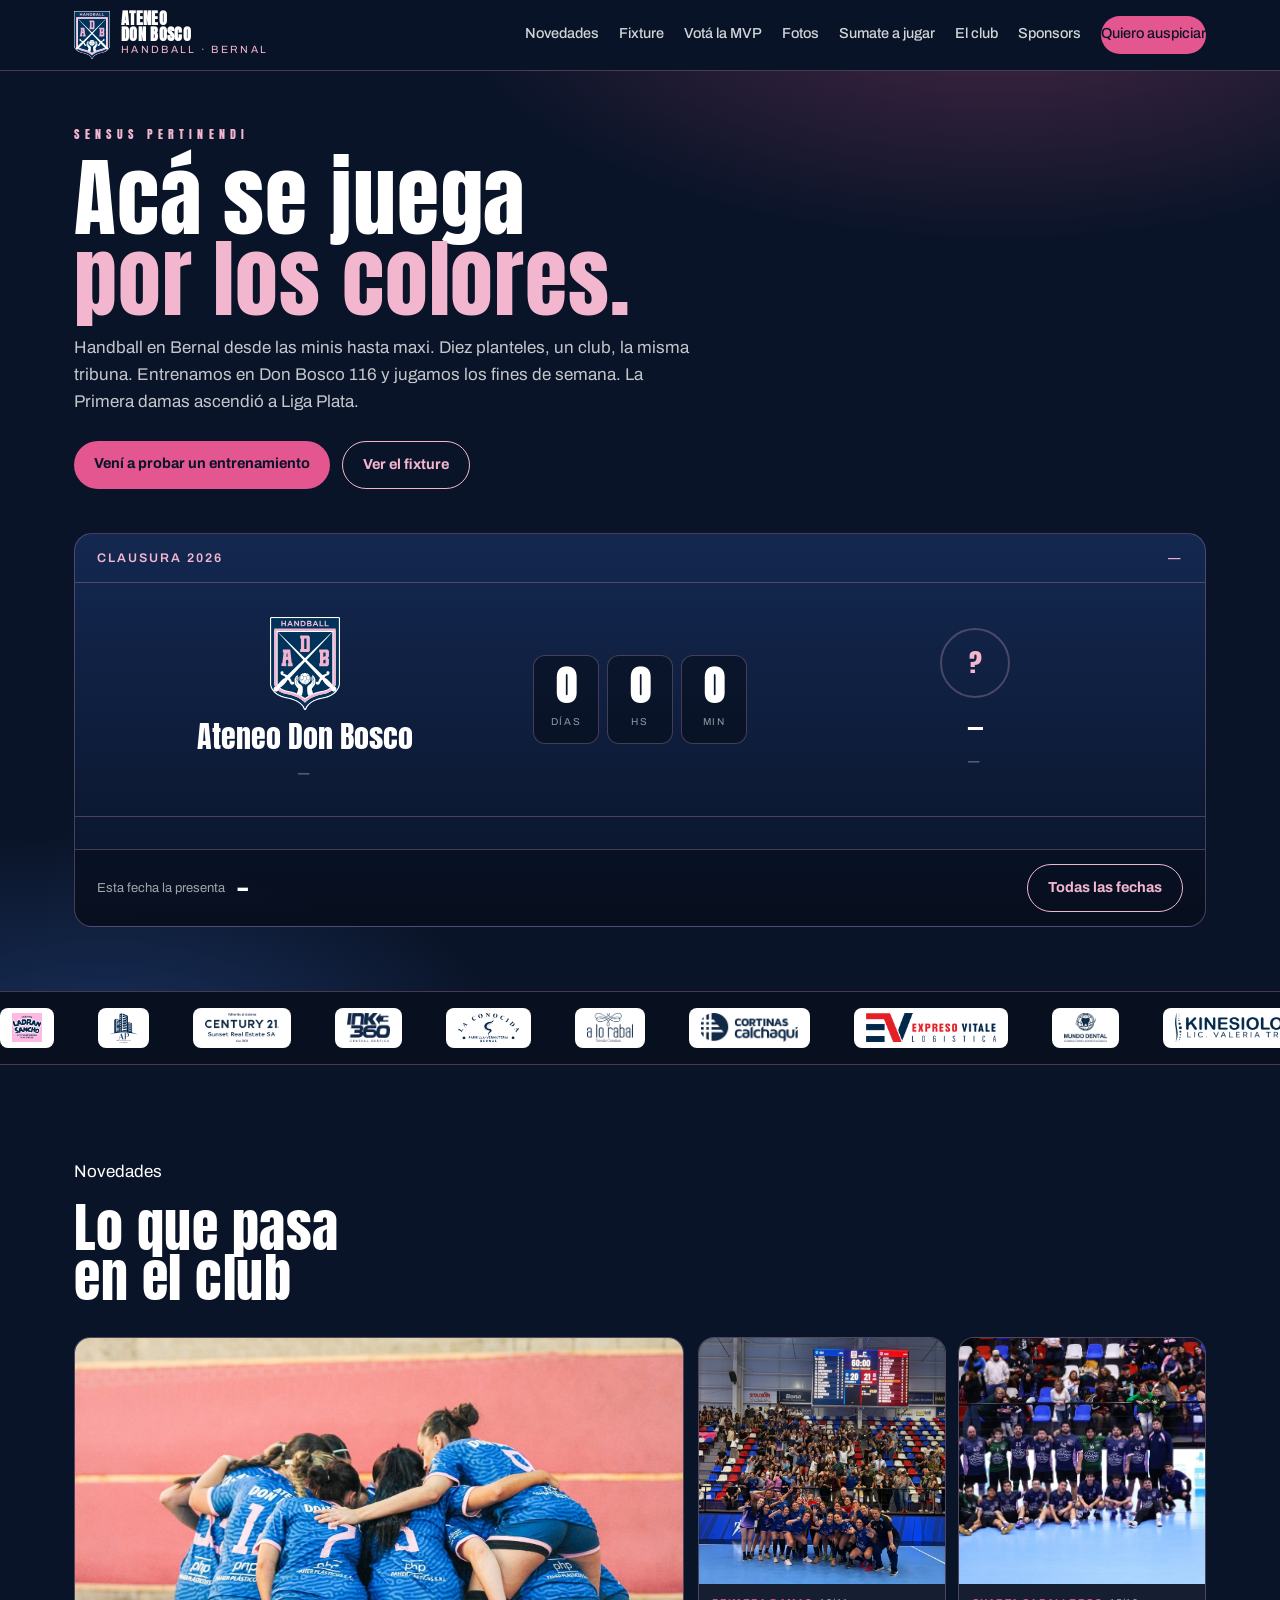
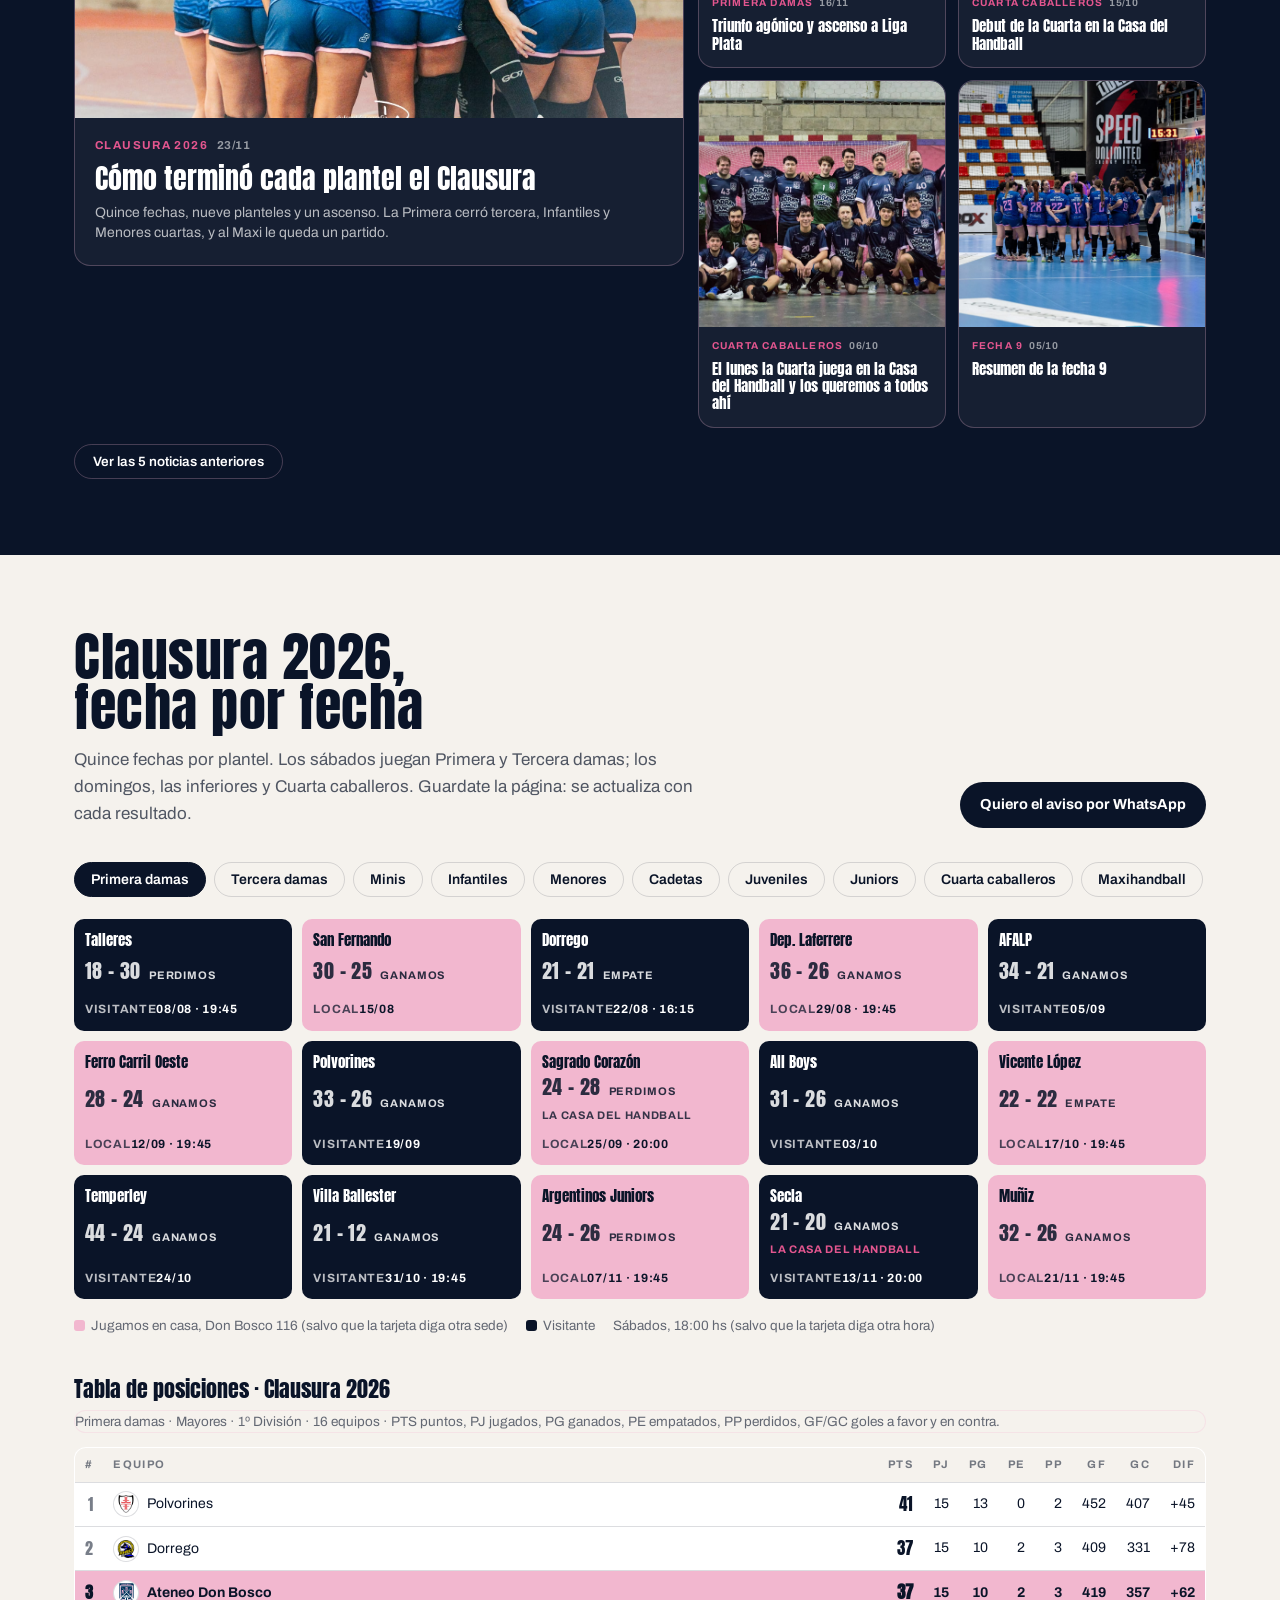
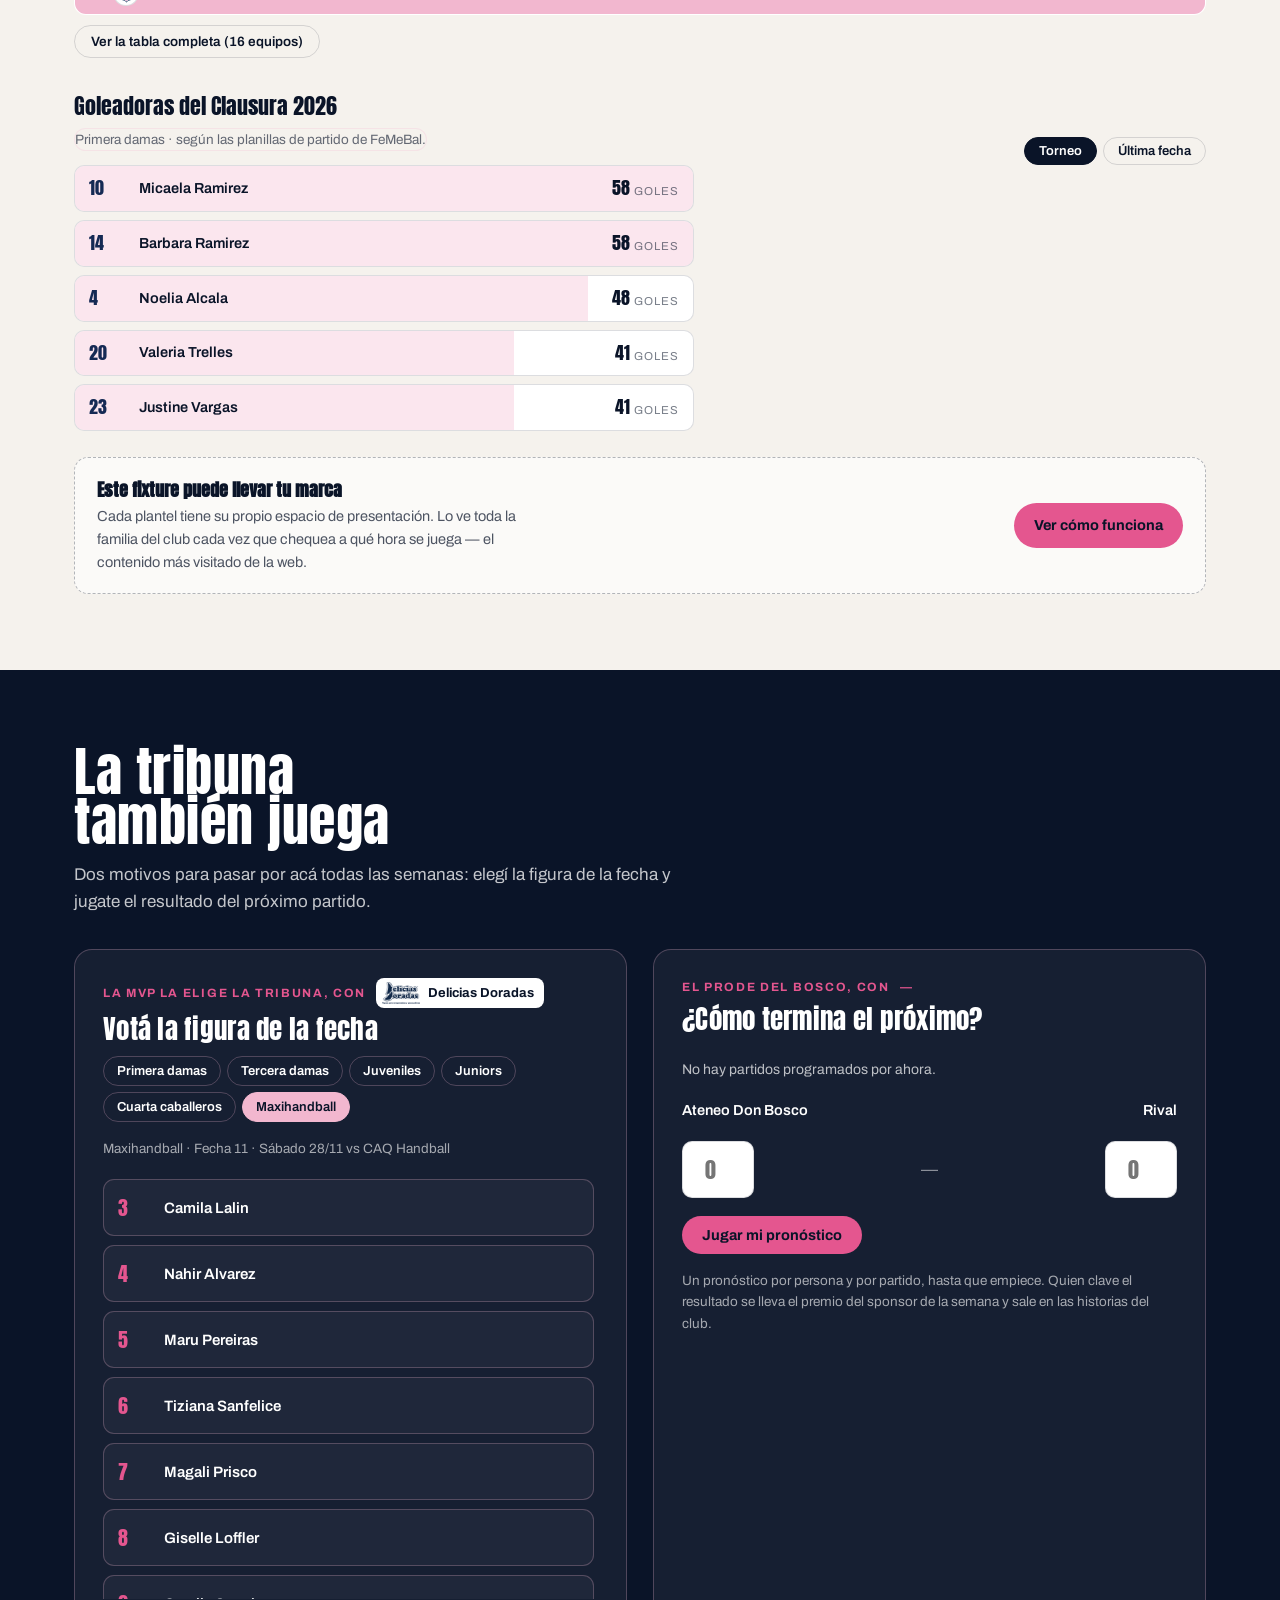
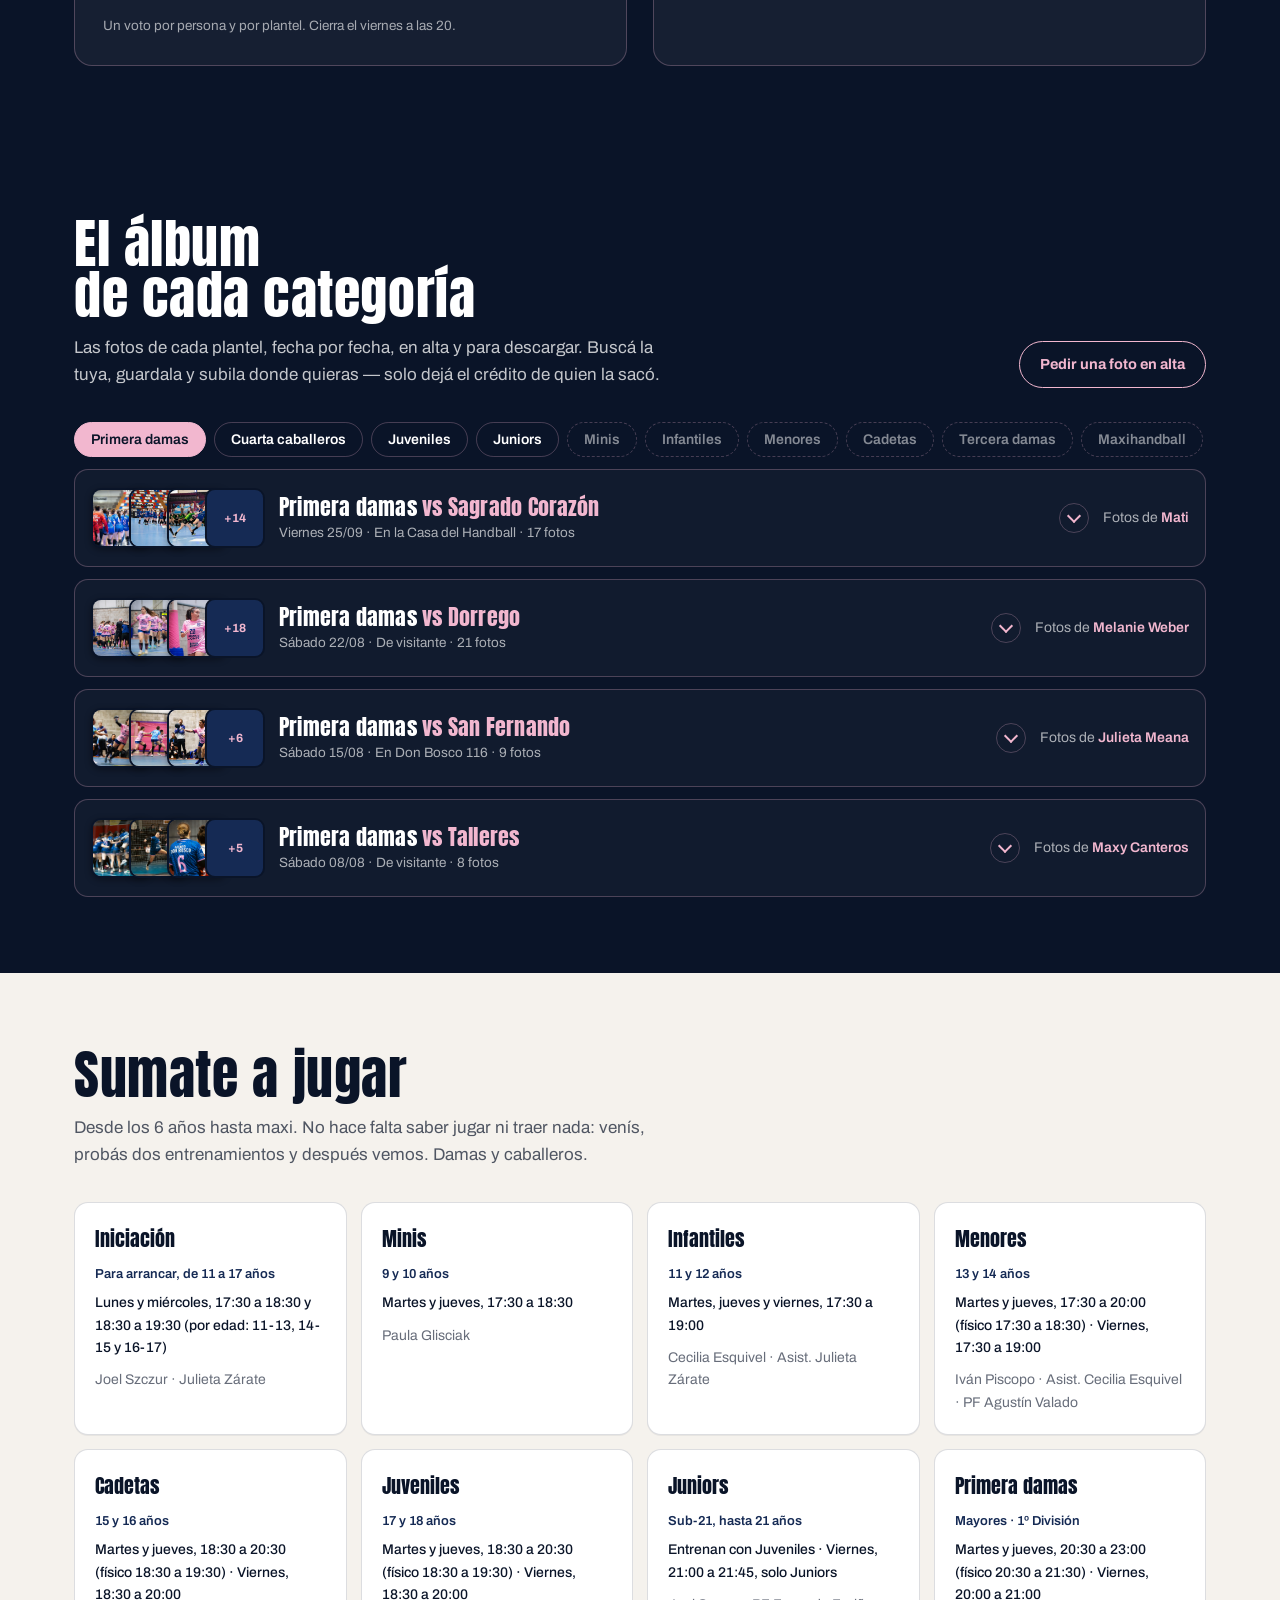
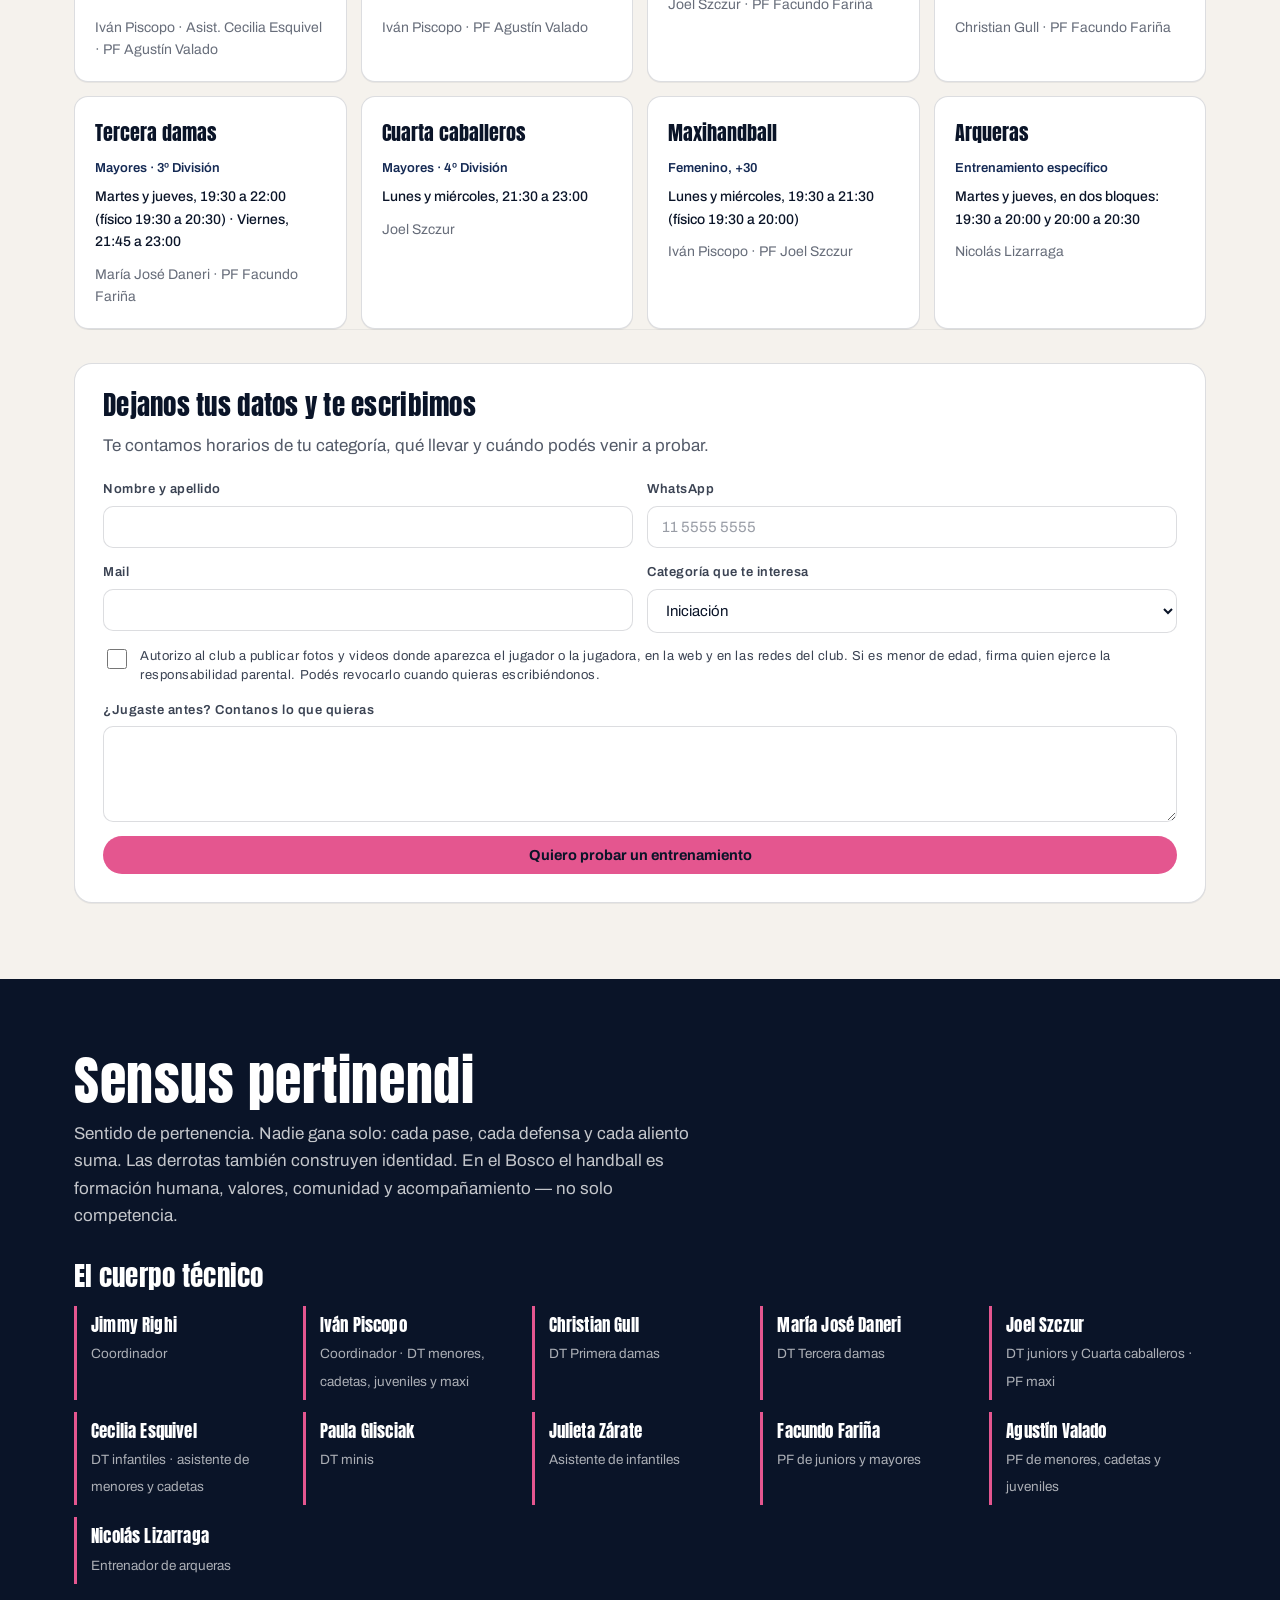
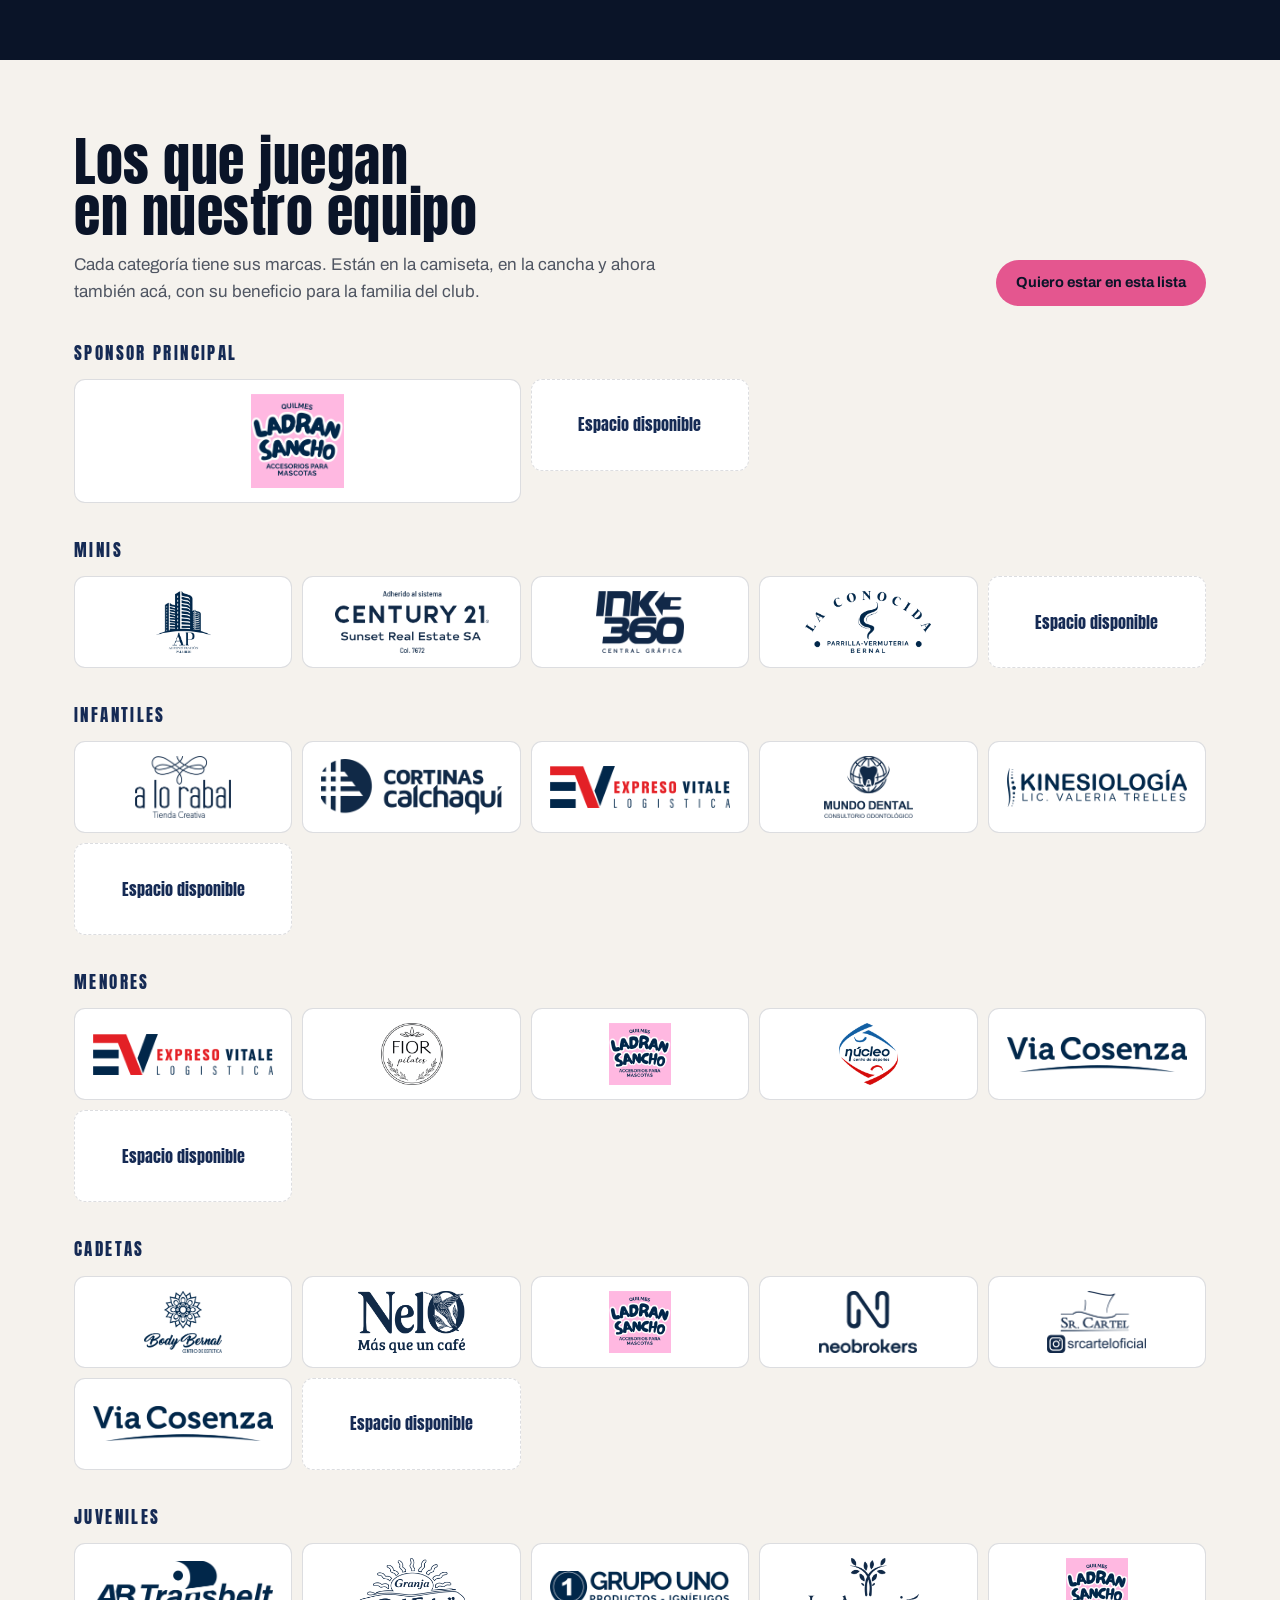
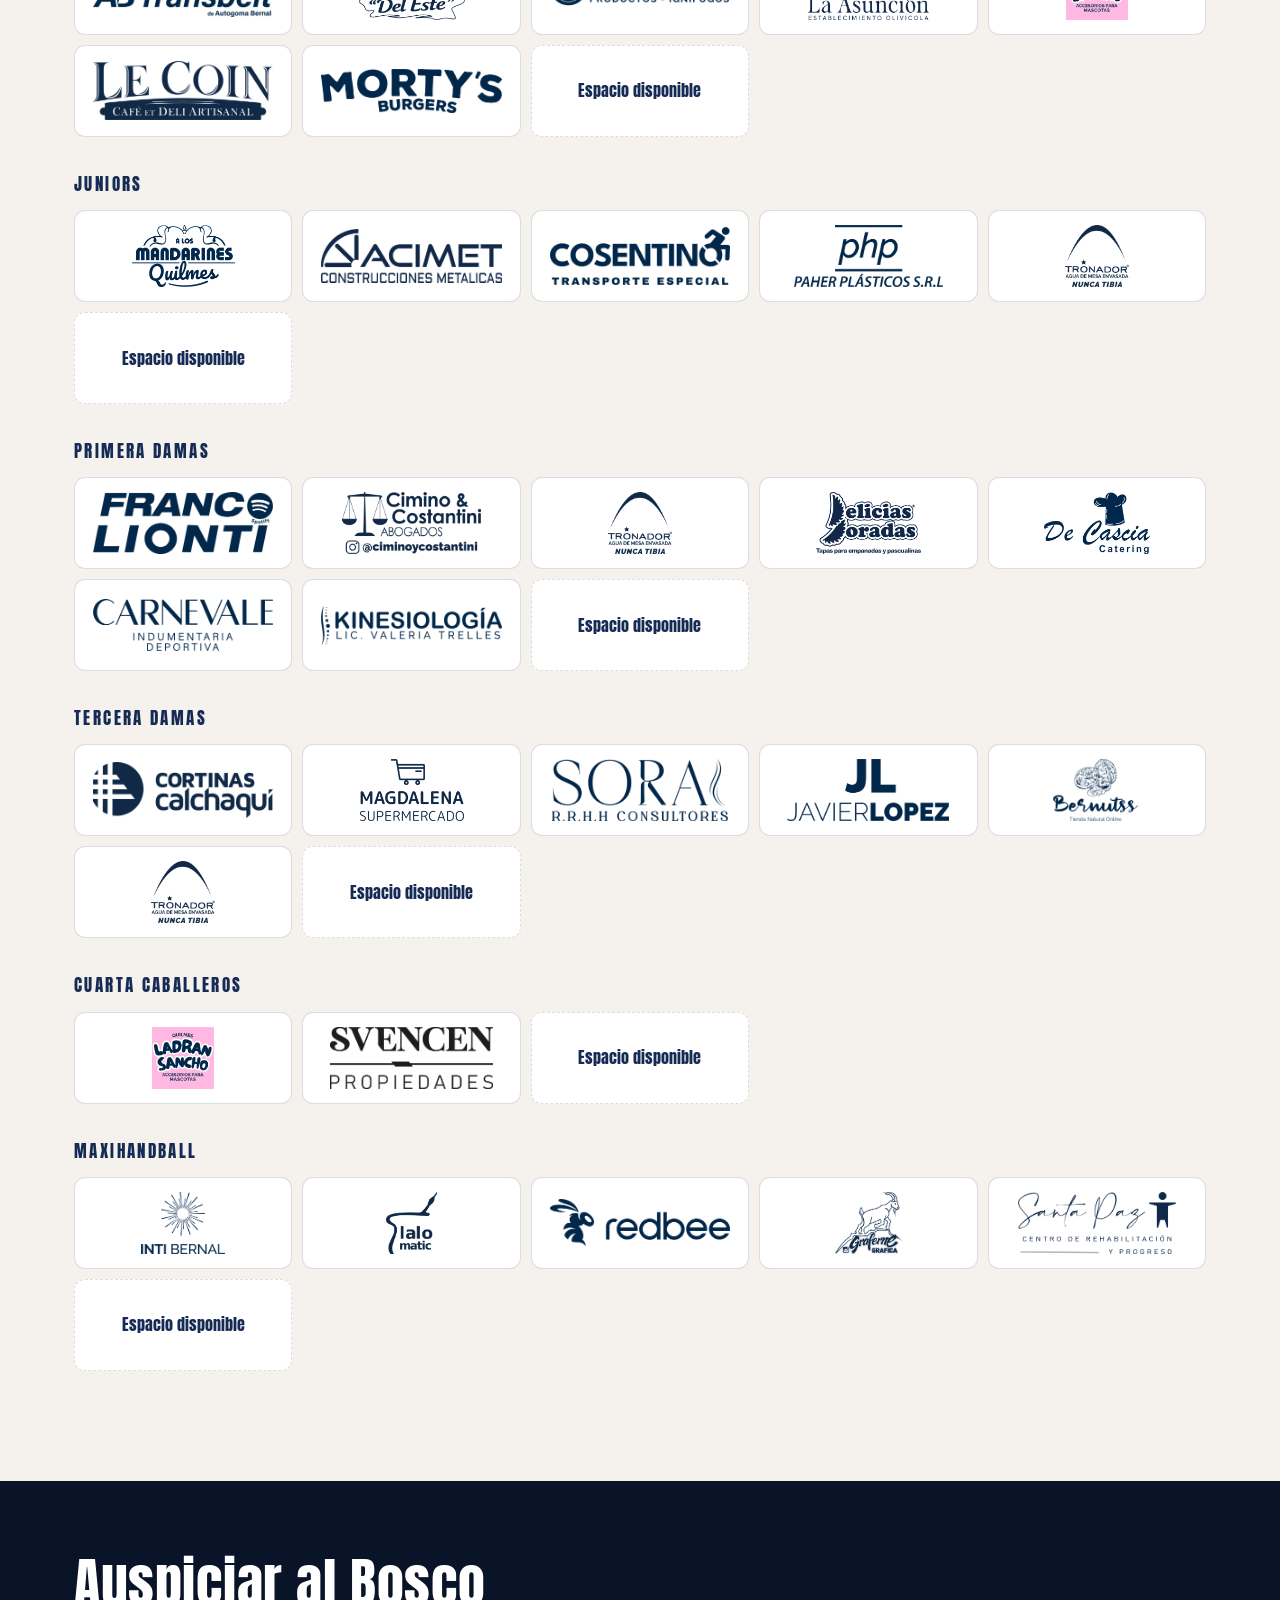
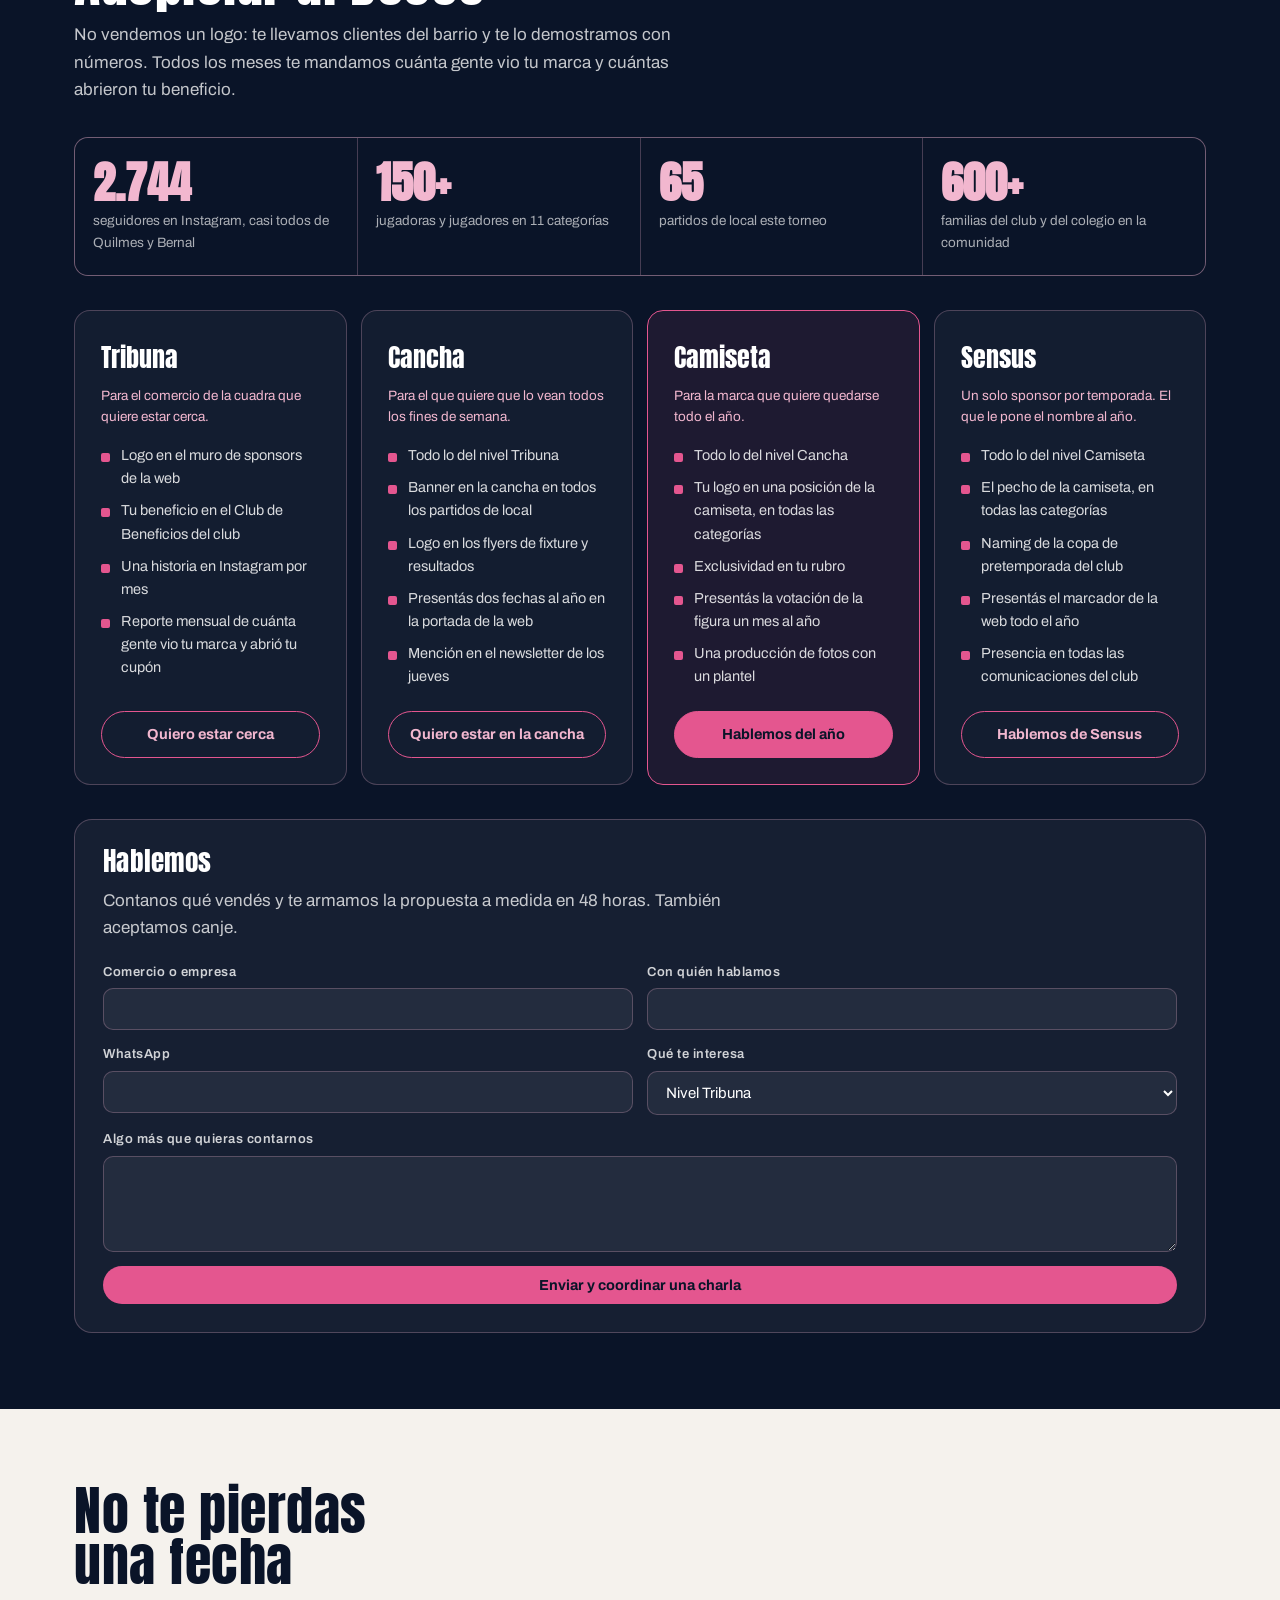
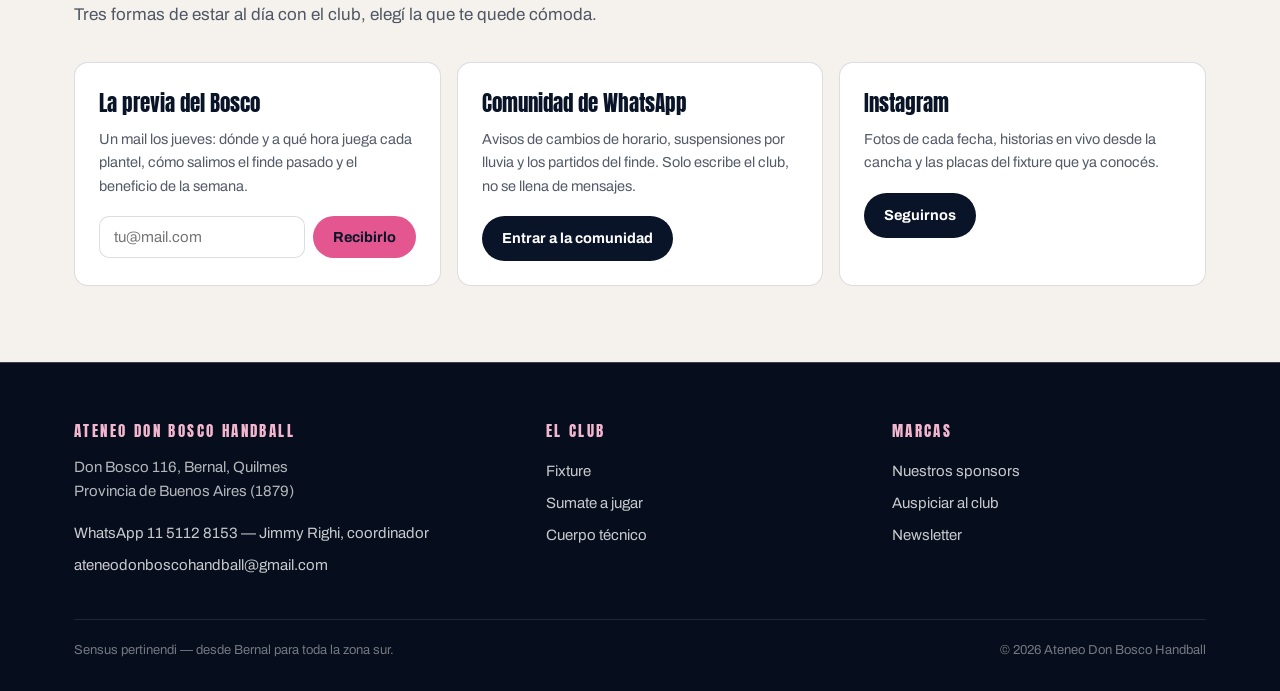
==== commit beb82523: "Nieve con volumen: copos en tres capas, manto con máscara y guirnalda con panza La nieve se veía com" ====
--- a/index.html
+++ b/index.html
@@ -590,45 +590,83 @@
 @media(max-width:520px){.instalar{flex-wrap:wrap}.instalar .acciones{width:100%;margin-left:0;justify-content:flex-end}}
 /* ============================ temática de temporada ============================
    DATOS.tema pinta la web entre dos fechas. La de navidad usa los colores del escudo:
-   una guirnalda de luces colgando de la barra de arriba y nieve cayendo en la portada.
-   Las dos son decoración: aria-hidden, sin capturar el mouse, y se apagan con
-   prefers-reduced-motion (ahí ni se arman, así que tampoco se crean los nodos). */
-/* Guirnalda: cuelga del borde de abajo de la barra (--cuelga:100%) o del borde de arriba de
-   cada sección (0). El hilo va en rosa vivo al 45 %, que se ve lo mismo sobre azul que sobre
-   hueso, y cada luz lleva un aro oscuro para que la de color hueso no desaparezca en las
-   secciones claras. */
-[data-tema="navidad"] .guirnalda{position:absolute;left:0;right:0;top:var(--cuelga,0);height:16px;display:flex;
-  justify-content:space-around;align-items:flex-start;pointer-events:none;z-index:2;
-  border-top:1px solid rgba(228,86,143,.45)}
-[data-tema="navidad"] .guirnalda i{width:7px;height:7px;border-radius:50%;background:var(--c);
-  border:1px solid rgba(10,20,40,.18);box-shadow:0 0 9px var(--c);margin-top:var(--baja);
-  animation:luz 2.4s ease-in-out var(--retraso) infinite}
+   guirnaldas de luces, nieve cayendo en toda la página y nieve acumulada en los cantos.
+   Todo es decoración: aria-hidden, sin capturar el mouse, y se apaga con
+   prefers-reduced-motion (ahí ni se arma, así que tampoco se crean los nodos). */
+
+/* Guirnalda. El hilo se dibuja como tres panzas (un SVG de fondo, estirado al ancho) y cada
+   luz cuelga a la altura que le toca de esa curva: el script le pasa en --baja el valor de la
+   misma cuenta que dibuja el SVG. Con el hilo recto y las luces en fila parecía una regla con
+   puntos. El hilo va en rosa vivo al 50 %, que se ve igual sobre azul que sobre hueso. */
+[data-tema="navidad"] .guirnalda{position:absolute;left:0;right:0;top:var(--cuelga,0);height:24px;
+  display:flex;justify-content:space-around;align-items:flex-start;pointer-events:none;z-index:2;
+  background:url("data:image/svg+xml,%3Csvg xmlns='http://www.w3.org/2000/svg' viewBox='0 0 300 24' preserveAspectRatio='none'%3E%3Cpath d='M0 1.5 Q50 17.5 100 1.5 Q150 17.5 200 1.5 Q250 17.5 300 1.5' fill='none' stroke='%23E4568F' stroke-opacity='.5' stroke-width='1.3'/%3E%3C/svg%3E") no-repeat 0 0/100% 24px}
+/* Cada luz es una gota con el brillo arriba a la izquierda y el borde apagado: así tiene
+   volumen y no es un círculo plano. El aro oscuro es para que la de color hueso no
+   desaparezca en las secciones claras. */
+[data-tema="navidad"] .guirnalda i{width:8px;height:10px;margin-top:var(--baja);flex:0 0 auto;
+  border-radius:50% 50% 54% 54%/40% 40% 60% 60%;border:1px solid rgba(10,20,40,.34);
+  background:radial-gradient(circle at 36% 28%,rgba(255,255,255,.95) 0 13%,var(--c) 50%,rgba(10,20,40,.32) 100%);
+  box-shadow:0 0 10px var(--c),0 1px 2px rgba(10,20,40,.4);
+  animation:luz var(--parpadeo,2.4s) ease-in-out var(--retraso) infinite}
 /* Las guirnaldas fuera de pantalla se pausan: son once secciones, y si titilan todas a la vez
    el teléfono pasa el rato animando cosas que nadie ve. */
 [data-tema="navidad"] .guirnalda.quieta i{animation-play-state:paused}
-@keyframes luz{0%,100%{opacity:.4;transform:scale(.85)}50%{opacity:1;transform:scale(1)}}
+@keyframes luz{0%,100%{opacity:.45;filter:brightness(.8)}50%{opacity:1;filter:brightness(1.15)}}
 
 /* Nieve: una sola capa fija del tamaño de la ventana, para toda la página. Va por debajo de la
-   barra de arriba (60), del lector (100) y del visor, así que no nieva sobre el texto de una nota. */
+   barra de arriba (60), del lector (100) y del visor, así que no nieva sobre el texto de una nota.
+   Cada copo son dos elementos: el de afuera cae y el de adentro se hamaca de un lado al otro.
+   Un copo con una sola animación baja en línea recta y parece lluvia. */
 [data-tema="navidad"] .nieve{position:fixed;inset:0;pointer-events:none;overflow:hidden;z-index:5}
-[data-tema="navidad"] .copo{position:absolute;top:-14px;width:var(--t);height:var(--t);border-radius:50%;
-  background:var(--hueso);opacity:.55;animation:caer var(--dur) linear var(--retraso) infinite}
-@keyframes caer{to{transform:translate3d(var(--dx),105vh,0)}}
-
-/* Nieve acumulada: una tira de hueso con el borde de abajo festoneado, pegada al borde de arriba.
-   Va en los botones y en el canto del tablero, no en todo: sobre las tarjetas de noticias,
-   que son fotos, parecía una raya blanca y no nieve. */
+[data-tema="navidad"] .copo{position:absolute;top:-4%;left:var(--x);width:var(--t);height:var(--t);
+  animation:caer var(--dur) linear var(--retraso) infinite}
+/* El copo no tiene borde: es un núcleo blanco que se desvanece. Un disco de borde duro al 55 %
+   sobre el azul da un punto gris, que es lo que parecía polvo. El halo exterior es azulado, no
+   blanco: sobre el azul suma brillo, y sobre las secciones color hueso es lo único que se ve
+   (un copo blanco sobre fondo hueso no existe). */
+[data-tema="navidad"] .copo b{display:block;width:100%;height:100%;border-radius:50%;opacity:var(--op);
+  background:radial-gradient(circle at 42% 38%,#fff 0 26%,rgba(255,255,255,.72) 46%,rgba(164,182,214,.5) 72%,rgba(164,182,214,0) 100%);
+  animation:vaiven var(--vai) ease-in-out var(--retraso) infinite alternate}
+/* Los de adelante van desenfocados, como en una foto: es lo que separa las tres capas */
+[data-tema="navidad"] .copo.cerca b{filter:blur(1.1px)}
+@keyframes caer{to{transform:translate3d(0,112vh,0)}}
+@keyframes vaiven{from{transform:translateX(calc(var(--dx) * -1))}to{transform:translateX(var(--dx))}}
+
+/* Nieve acumulada en los cantos. La forma va por máscara y el color por debajo, así el manto
+   puede tener sombra propia: blanco arriba, azul del escudo abajo. La nieve se sombrea a sí
+   misma, y sin eso queda un sticker blanco pegado al borde. */
 [data-tema="navidad"] .btn,[data-tema="navidad"] .tablero{position:relative}
+/* El botón recorta: el manto tiene que seguir la curva del pill. Antes se dibujaba por afuera
+   y quedaba una tira flotando con el fondo oscuro asomando debajo. */
+[data-tema="navidad"] .btn{overflow:hidden}
+@supports ((mask:linear-gradient(#000,#000)) or (-webkit-mask:linear-gradient(#000,#000))){
 [data-tema="navidad"] .btn::after,[data-tema="navidad"] .tablero::after{
-  content:"";position:absolute;left:5px;right:5px;top:-5px;height:12px;pointer-events:none;z-index:2;
-  /* Una repisa de 5 px y, colgando de ella, grumos redondos cada 36 px. Los grumos van sueltos y
-     no pegados: si se tocan, el hueco entre uno y otro queda en punta y parece una sierra. */
+  content:"";position:absolute;left:0;right:0;top:0;height:15px;pointer-events:none;z-index:3;
+  /* Una repisa de 5 px y, encima, cuatro grumos que se pisan entre sí. Las capas de máscara se
+     suman, así que al pisarse dan un borde ondulado continuo. Dibujados uno al lado del otro el
+     hueco entre dos quedaba en punta y parecía una sierra. El paso es de 124 px para que en un
+     botón corto no se note que se repite, y ningún grumo se sale de su baldosa: el que asoma por
+     el borde queda cortado al ras y deja un escalón vertical a la vista. */
+  --manto:
+    radial-gradient(21px 8px at 23px 4px,#000 97%,transparent 100%) repeat-x 0 0/124px 100%,
+    radial-gradient(11px 8px at 46px 5px,#000 97%,transparent 100%) repeat-x 0 0/124px 100%,
+    radial-gradient(25px 9px at 68px 5px,#000 97%,transparent 100%) repeat-x 0 0/124px 100%,
+    radial-gradient(15px 6px at 104px 3px,#000 97%,transparent 100%) repeat-x 0 0/124px 100%,
+    linear-gradient(#000,#000) no-repeat 0 0/100% 5px;
+  -webkit-mask:var(--manto);mask:var(--manto);
+  /* Textura: brillos blancos abajo (donde el manto ya está sombreado, que es donde se ven) y
+     dos puntos fríos en el medio. Sin eso el manto es un relleno liso. */
   background:
-    radial-gradient(circle 9px at 18px 3px,var(--hueso) 98%,transparent 100%) repeat-x 0 0/36px 36px,
-    linear-gradient(var(--hueso),var(--hueso)) no-repeat 0 0/100% 5px;
-  border-radius:999px 999px 0 0}
+    radial-gradient(1.5px 1.5px at 30px 11px,rgba(255,255,255,.95),transparent) repeat-x 0 0/124px 100%,
+    radial-gradient(1.2px 1.2px at 71px 12px,rgba(255,255,255,.9),transparent) repeat-x 0 0/124px 100%,
+    radial-gradient(1.6px 1.6px at 107px 10px,rgba(255,255,255,.95),transparent) repeat-x 0 0/124px 100%,
+    radial-gradient(1.8px 1.8px at 48px 7px,rgba(21,42,84,.18),transparent) repeat-x 0 0/124px 100%,
+    radial-gradient(1.5px 1.5px at 88px 8px,rgba(21,42,84,.16),transparent) repeat-x 0 0/124px 100%,
+    linear-gradient(180deg,#fff 0,var(--hueso) 30%,#B6C1D6 100%)}
 /* En el lector y en el visor no nieva: son superficies claras y encima tapan la página */
 [data-tema="navidad"] .lector .btn::after,[data-tema="navidad"] .visor .btn::after{display:none}
+}
 </style>
 </head>
 <body>
@@ -1728,15 +1766,20 @@
   if (matchMedia("(prefers-reduced-motion: reduce)").matches) return;
 
   const LUCES = ["var(--rosa)", "var(--hueso)", "var(--rosa-vivo)"];
+  const N_LUCES = 16;
+  // La panza del hilo. El SVG del CSS dibuja tres arcos de Bézier cuadrática a lo ancho; esta
+  // es la misma cuenta, para que cada luz cuelgue justo de la curva y no por encima o por debajo.
+  const panza = x => { const p = (x * 3) % 1; return Math.round(32 * p * (1 - p)); };
   const colgar = (donde, cuelga) => {
     if (getComputedStyle(donde).position === "static") donde.style.position = "relative";
     const g = document.createElement("div");
     g.className = "guirnalda quieta"; g.setAttribute("aria-hidden", "true");
     if (cuelga) g.style.setProperty("--cuelga", cuelga);
-    for (let i = 0; i < 16; i++) {
+    for (let i = 0; i < N_LUCES; i++) {
       const luz = document.createElement("i");
-      // Las pares cuelgan un poco más abajo, para que el hilo no quede como una regla
-      luz.style.cssText = "--c:" + LUCES[i % 3] + ";--retraso:" + (i * 160 % 2400) + "ms;--baja:" + (i % 2 ? 7 : 2) + "px";
+      // space-around deja cada luz en (i + 0,5) / N del ancho: ahí se le pide la altura al hilo
+      luz.style.cssText = "--c:" + LUCES[i % 3] + ";--retraso:" + (i * 160 % 2400)
+        + "ms;--parpadeo:" + (2.1 + (i % 4) * 0.35).toFixed(2) + "s;--baja:" + panza((i + 0.5) / N_LUCES) + "px";
       g.appendChild(luz);
     }
     donde.appendChild(g);
@@ -1757,16 +1800,30 @@
     guirnaldas.forEach(g => g.classList.remove("quieta"));
   }
 
-  // Nieve: una sola capa fija para toda la página, no una por sección
+  // Nieve: una sola capa fija para toda la página, no una por sección. Tres capas de
+  // profundidad: los de atrás chicos, apagados y lentos; los de adelante grandes, brillantes,
+  // rápidos y desenfocados. Todos iguales se ven como una lluvia de puntos.
+  const CAPAS = [
+    { peso: 45, t: [2, 3],  op: [.28, .42], dur: [20, 30], dx: [8, 16],  vai: [4.5, 7], cerca: false },
+    { peso: 35, t: [4, 6],  op: [.5, .68],  dur: [14, 20], dx: [14, 24], vai: [3.5, 6], cerca: false },
+    { peso: 20, t: [7, 11], op: [.78, .95], dur: [9, 13],  dx: [20, 34], vai: [2.5, 4.5], cerca: true }
+  ];
+  const entre = ([a, b]) => a + Math.random() * (b - a);
   const nieve = document.createElement("div");
   nieve.className = "nieve"; nieve.setAttribute("aria-hidden", "true");
-  for (let i = 0; i < 34; i++) {
-    const copo = document.createElement("i"); copo.className = "copo";
+  const cuantos = innerWidth < 600 ? 44 : 70;
+  for (let i = 0; i < cuantos; i++) {
+    let r = Math.random() * 100, capa = CAPAS[0];
+    for (const c of CAPAS) { if (r < c.peso) { capa = c; break; } r -= c.peso; }
+    const copo = document.createElement("i");
+    copo.className = "copo" + (capa.cerca ? " cerca" : "");
     // El retraso va en negativo: así la nieve ya está cayendo cuando se abre la página,
-    // en vez de arrancar con la pantalla vacía.
-    copo.style.cssText = "left:" + Math.round(Math.random() * 100) + "%;--t:" + (3 + Math.round(Math.random() * 4))
-      + "px;--dur:" + (9 + Math.random() * 8).toFixed(1) + "s;--retraso:-" + (Math.random() * 16).toFixed(1)
-      + "s;--dx:" + (Math.round(Math.random() * 70) - 35) + "px";
+    // en vez de arrancar con la pantalla vacía. También desfasa el vaivén de cada copo.
+    copo.style.cssText = "--x:" + (Math.random() * 100).toFixed(1) + "%;--t:" + entre(capa.t).toFixed(1)
+      + "px;--op:" + entre(capa.op).toFixed(2) + ";--dur:" + entre(capa.dur).toFixed(1)
+      + "s;--vai:" + entre(capa.vai).toFixed(1) + "s;--dx:" + Math.round(entre(capa.dx))
+      + "px;--retraso:-" + (Math.random() * 30).toFixed(1) + "s";
+    copo.appendChild(document.createElement("b"));
     nieve.appendChild(copo);
   }
   document.body.appendChild(nieve);
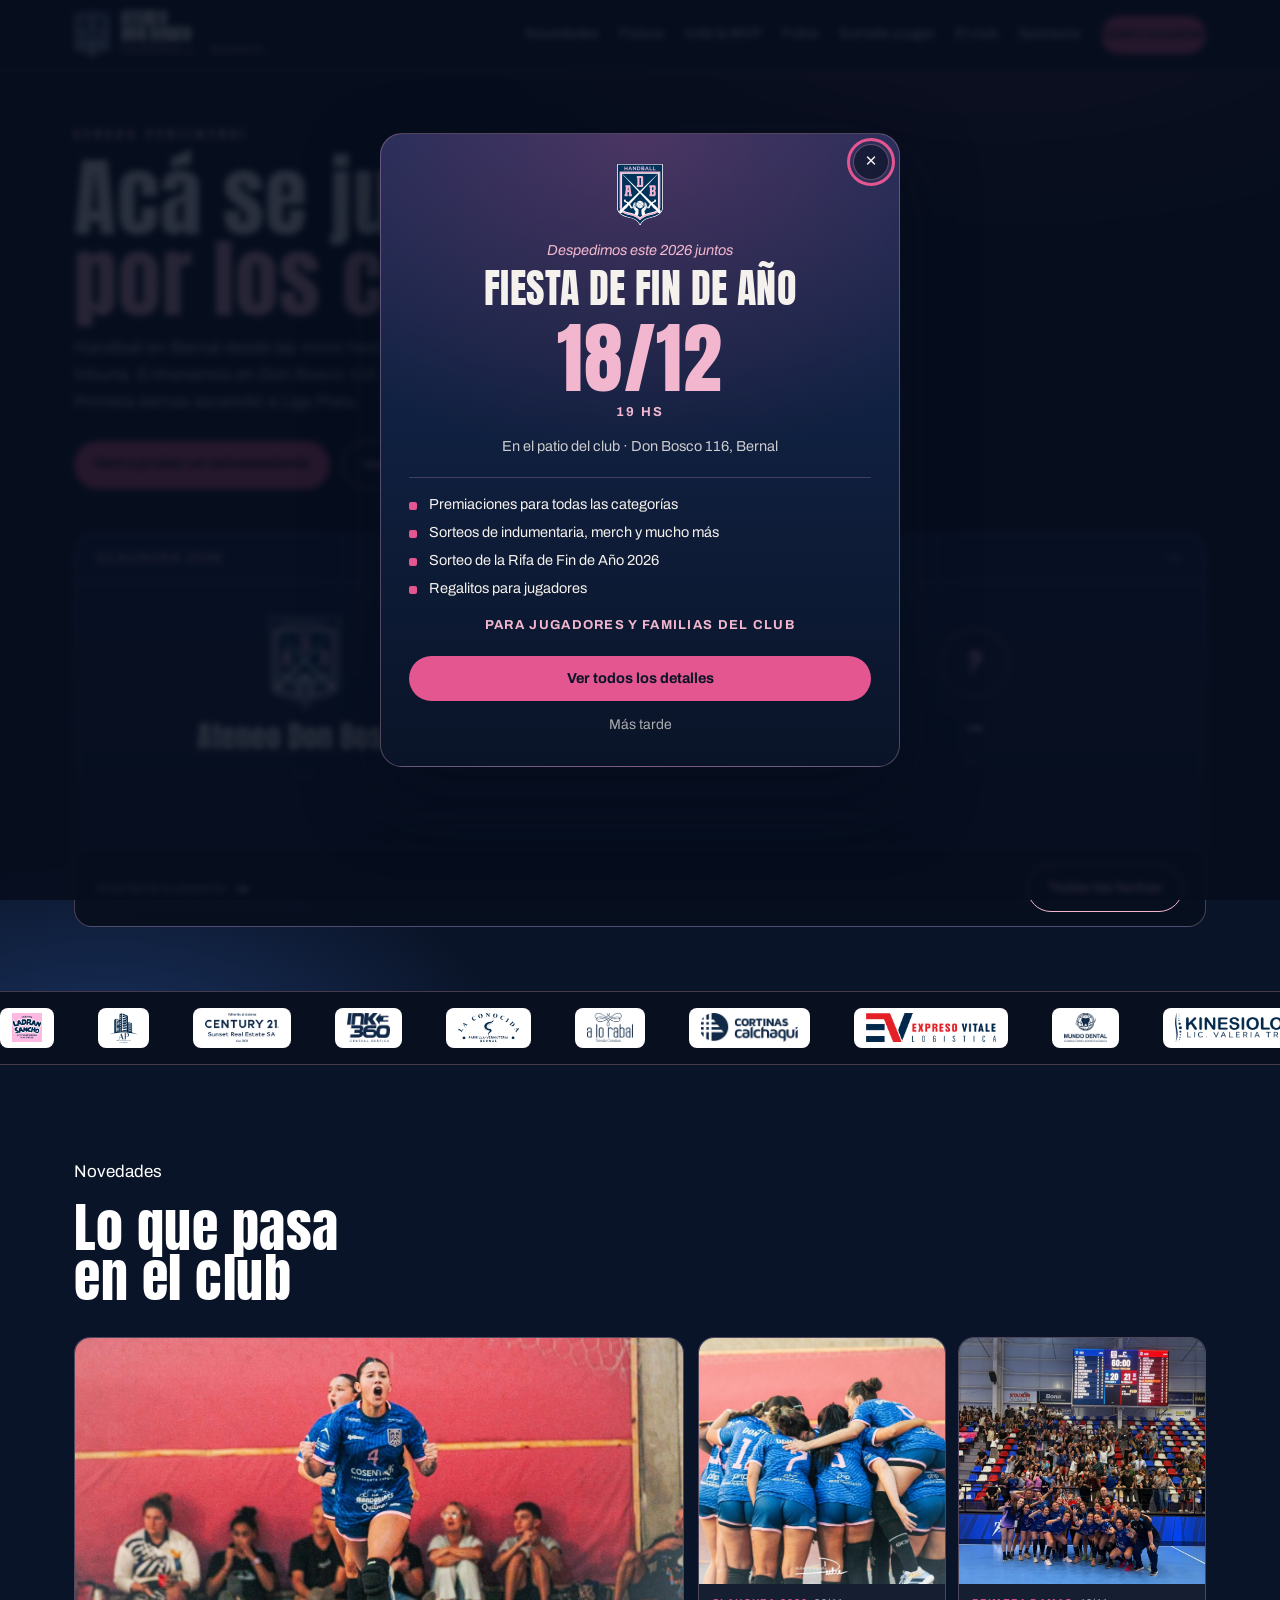
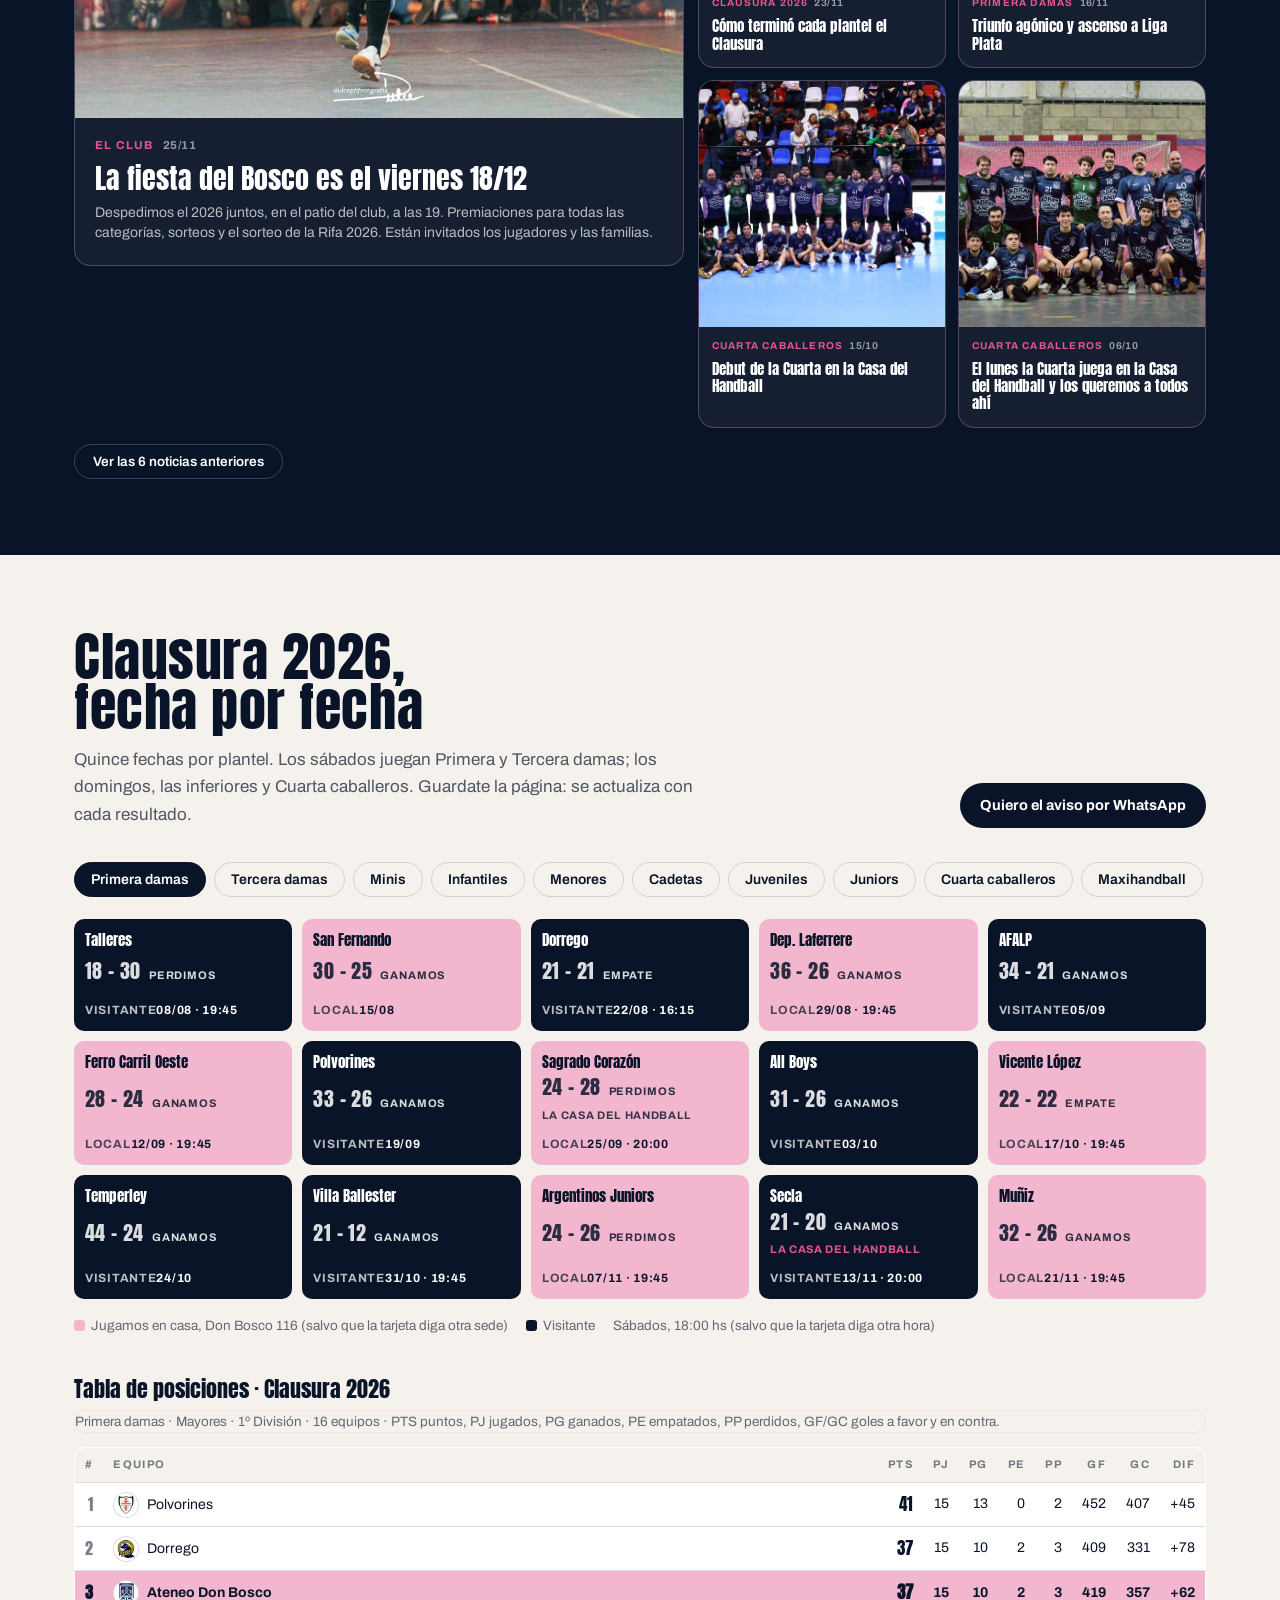
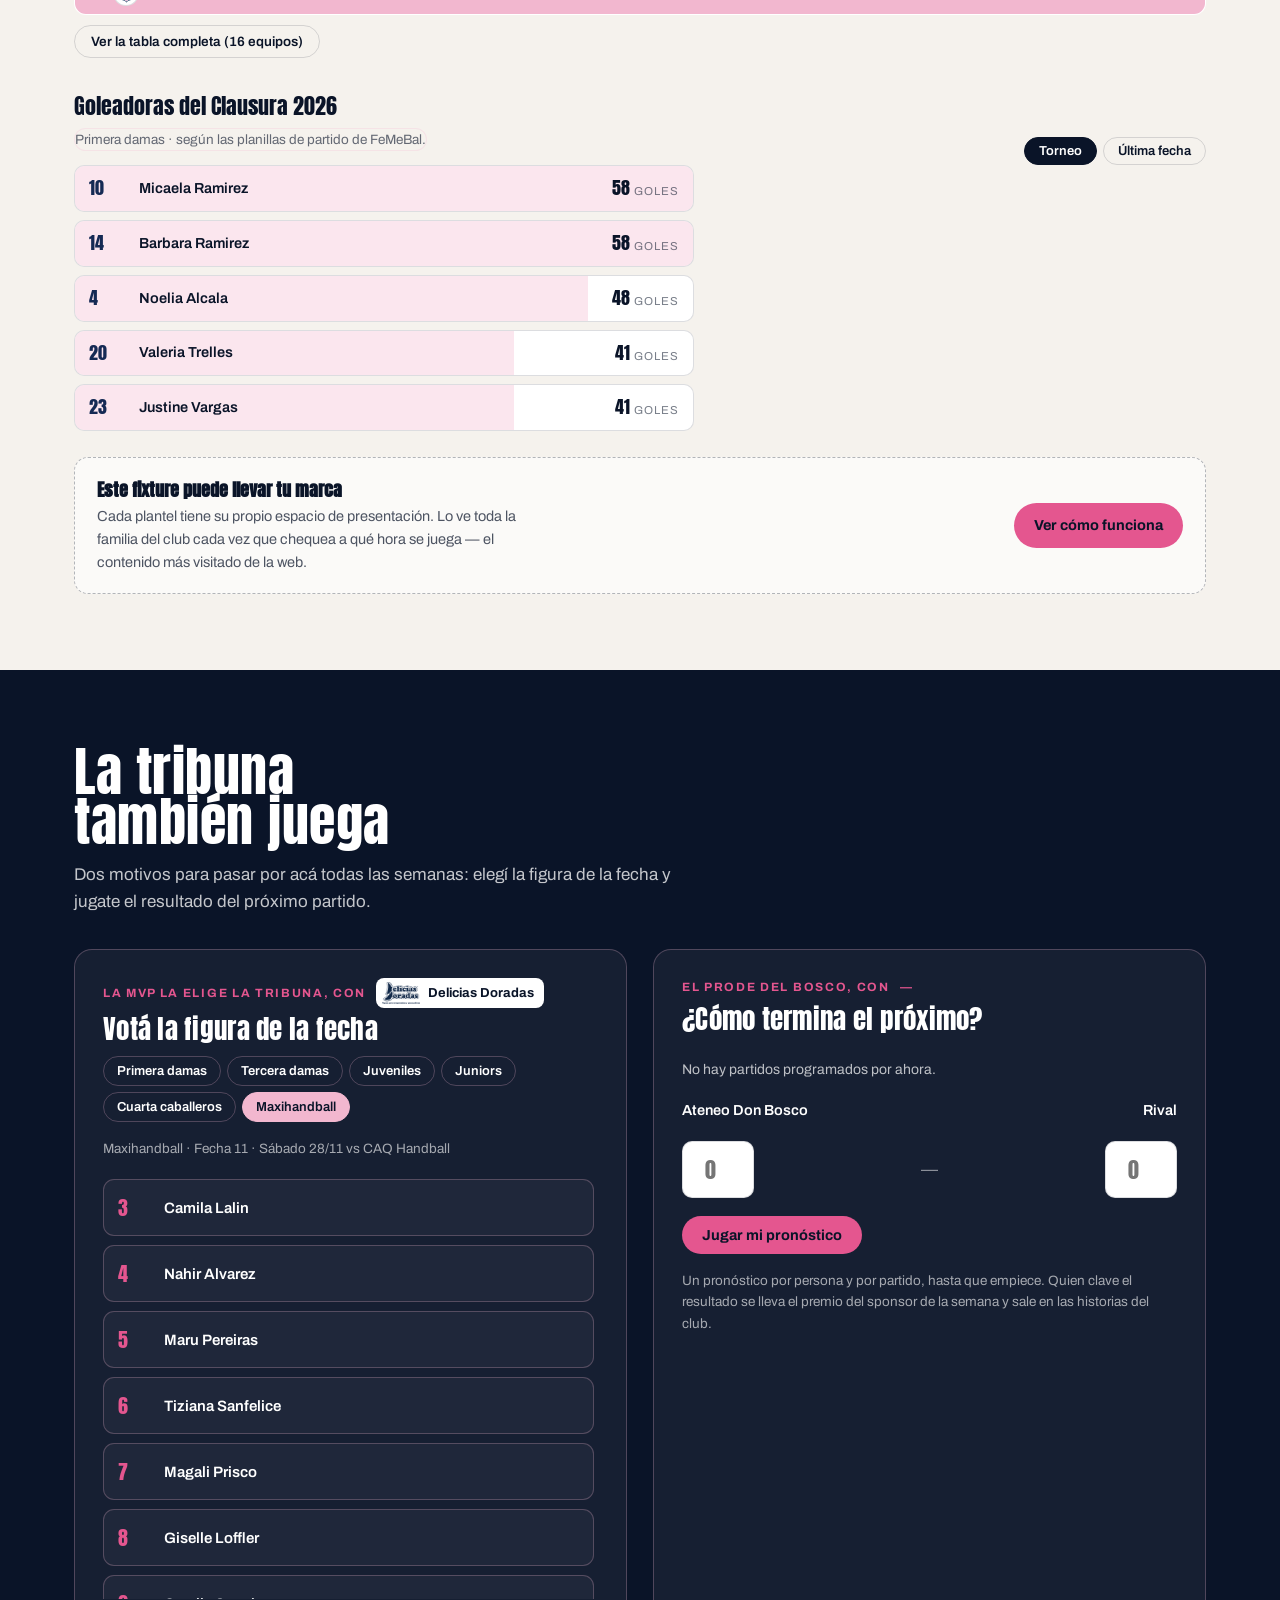
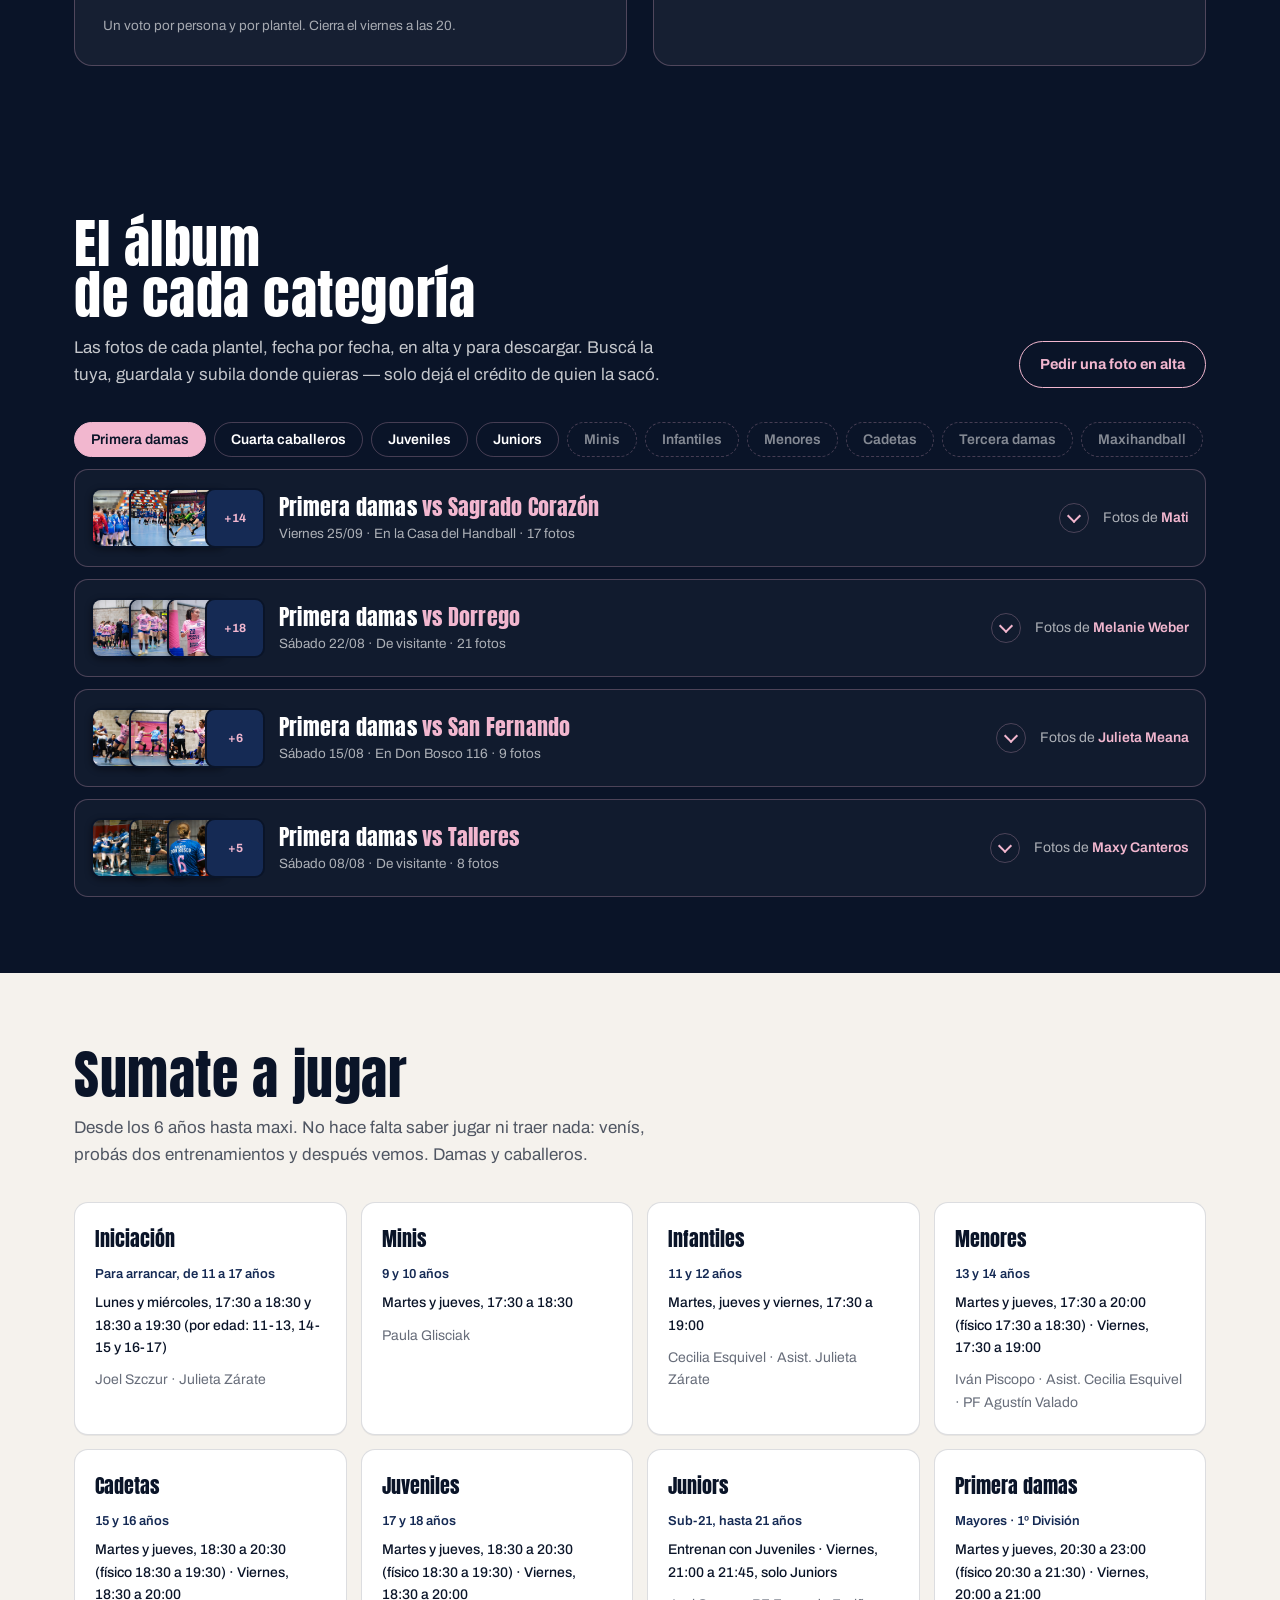
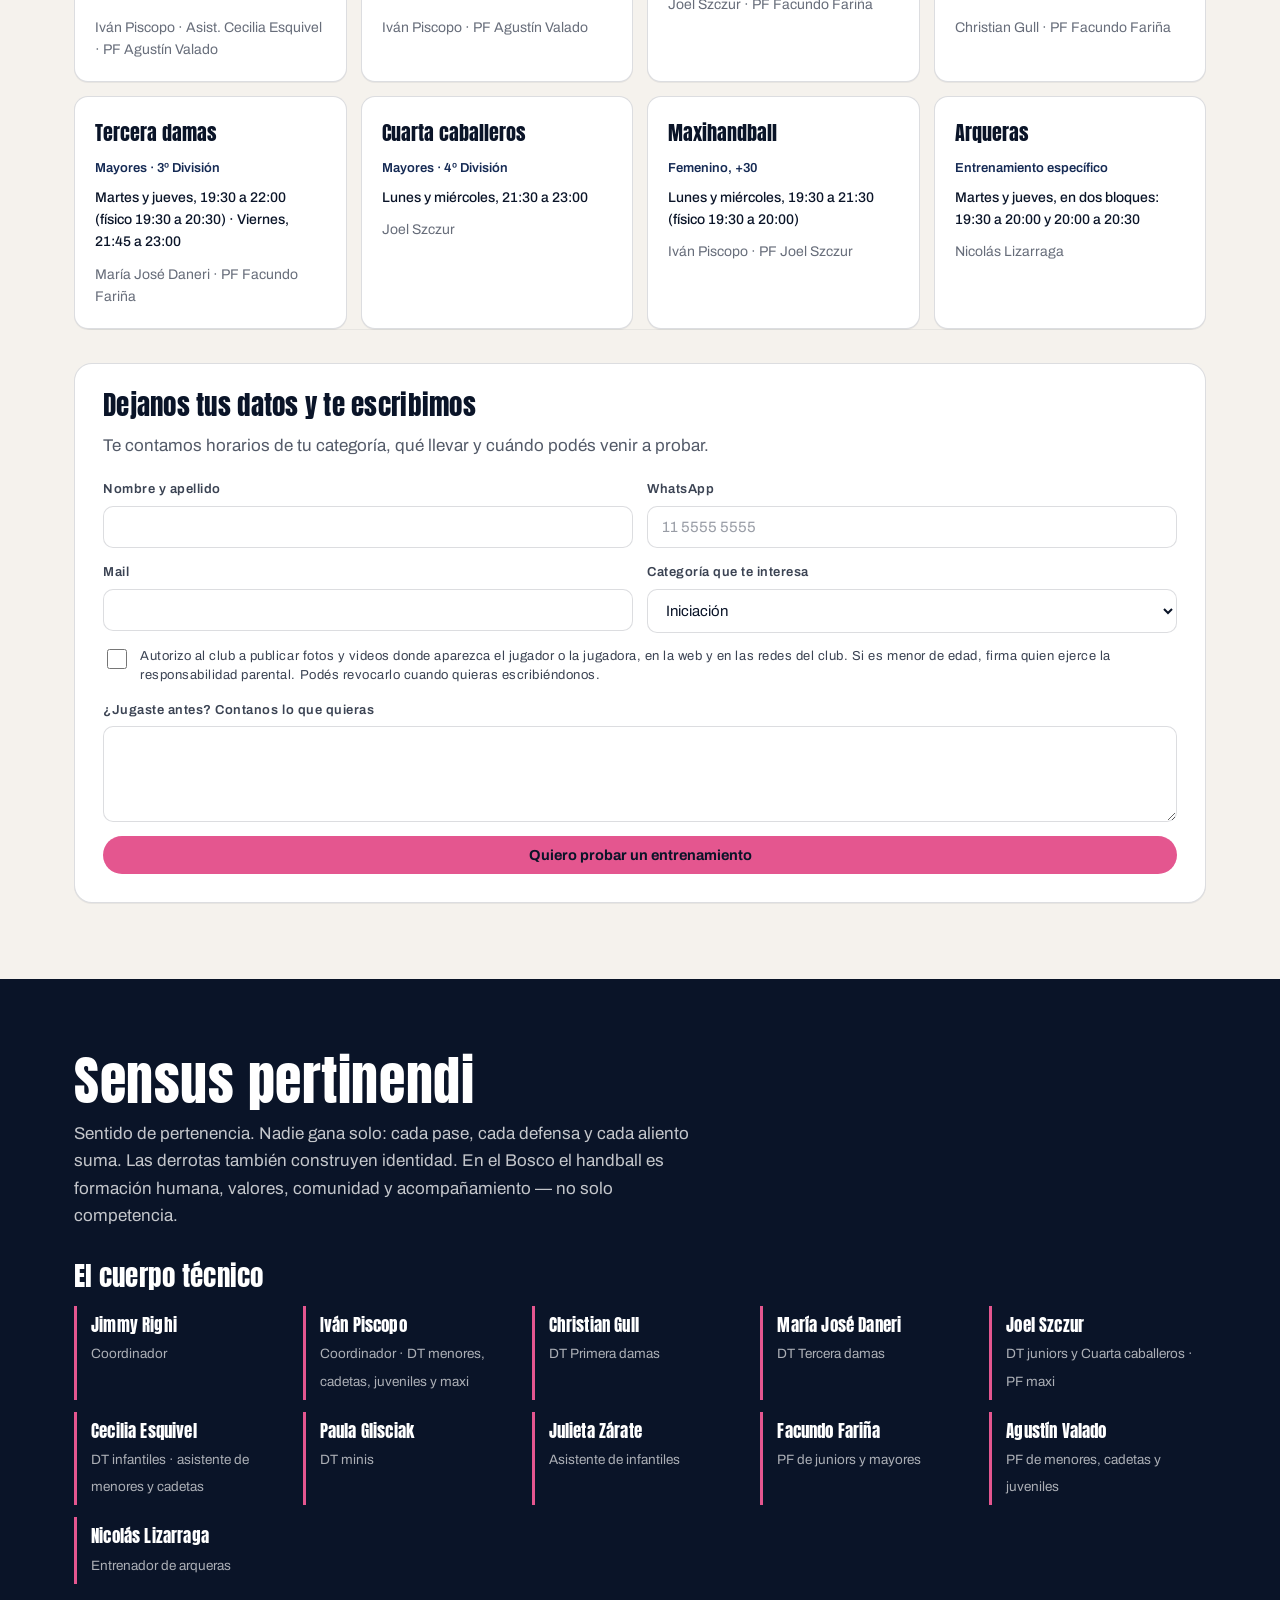
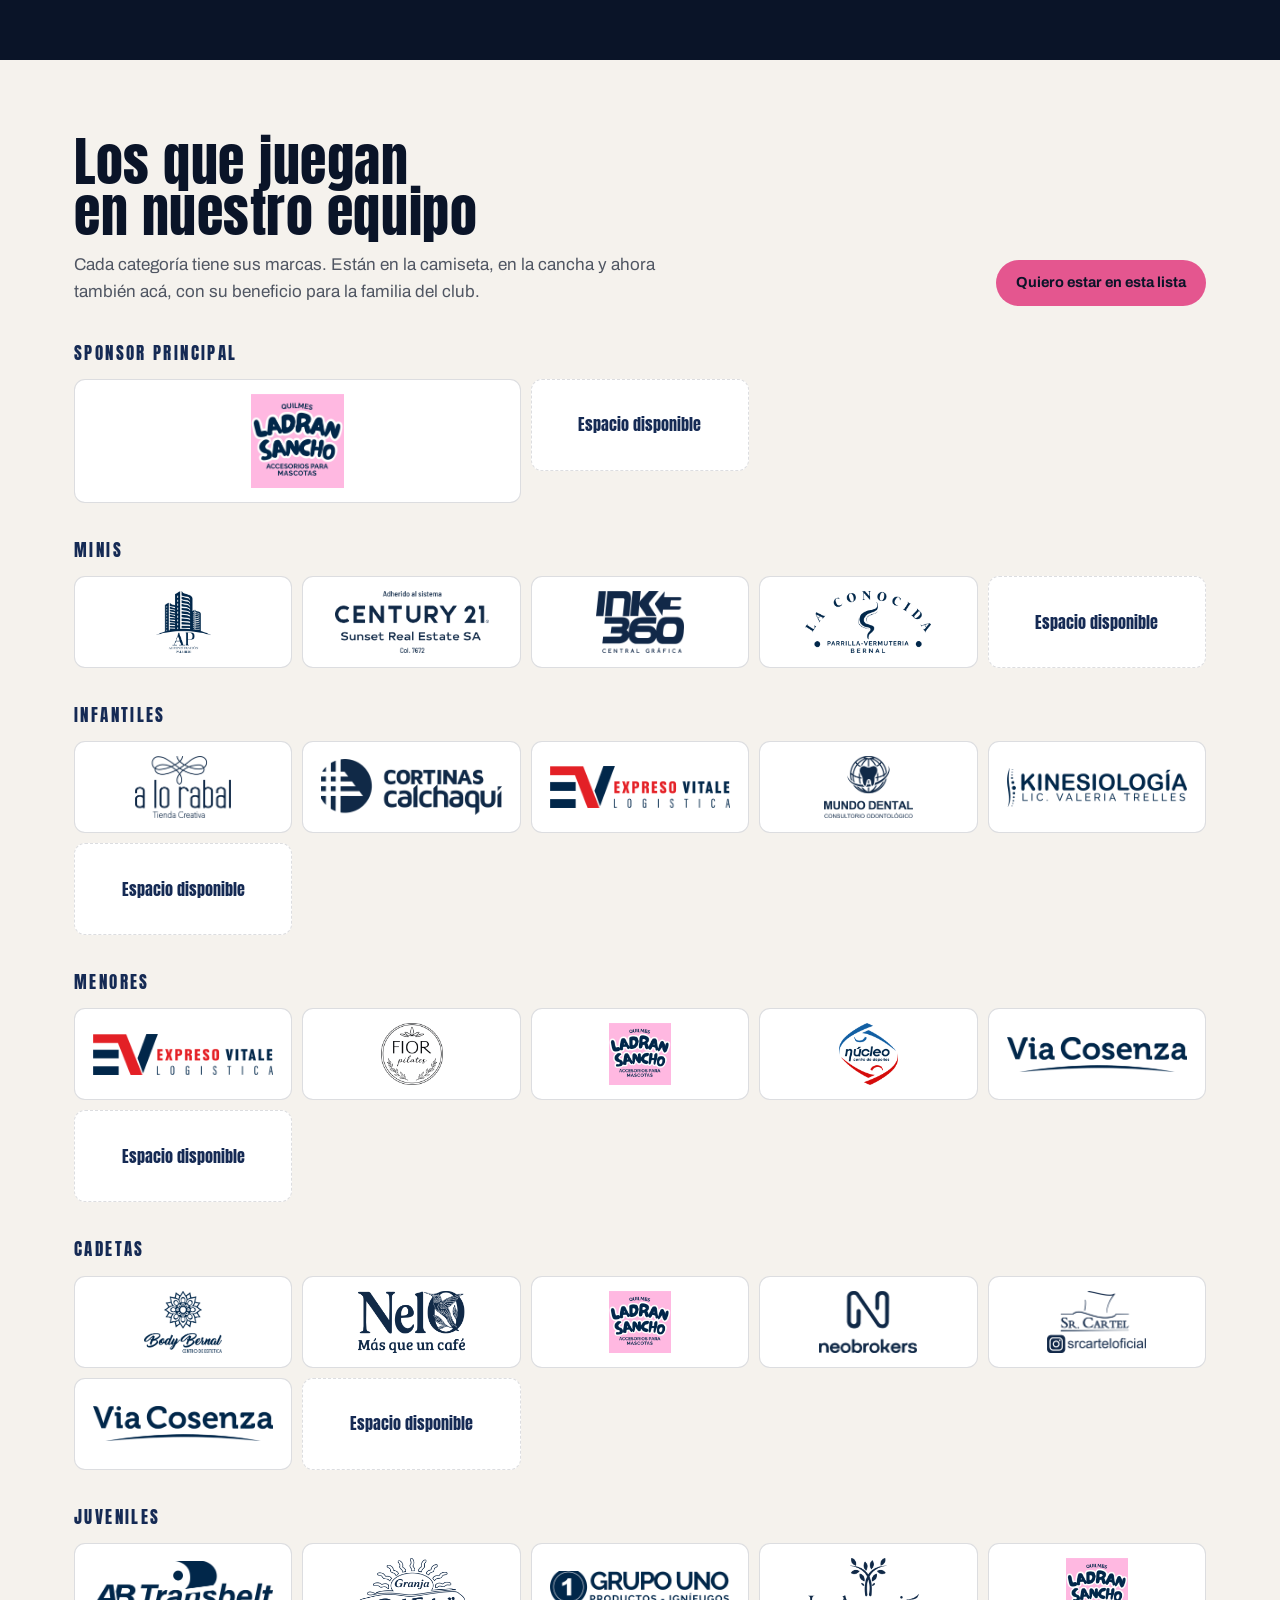
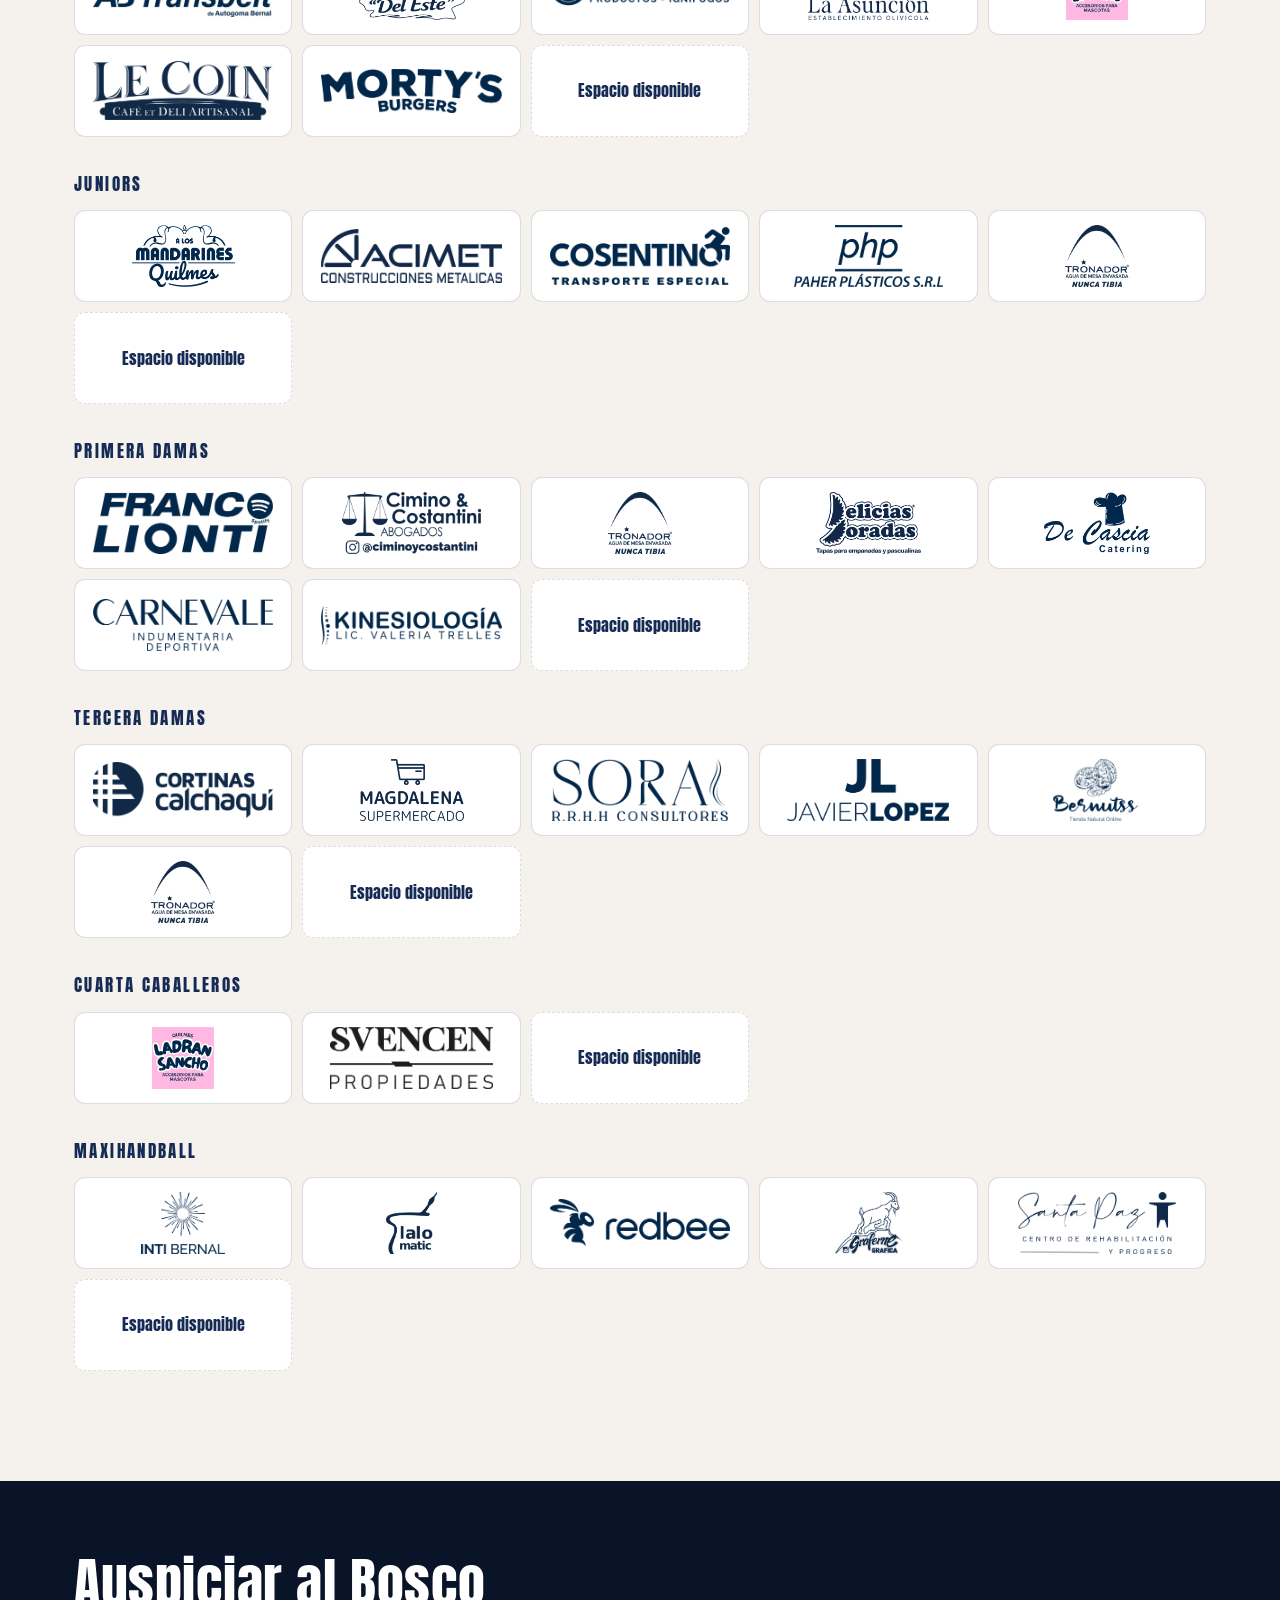
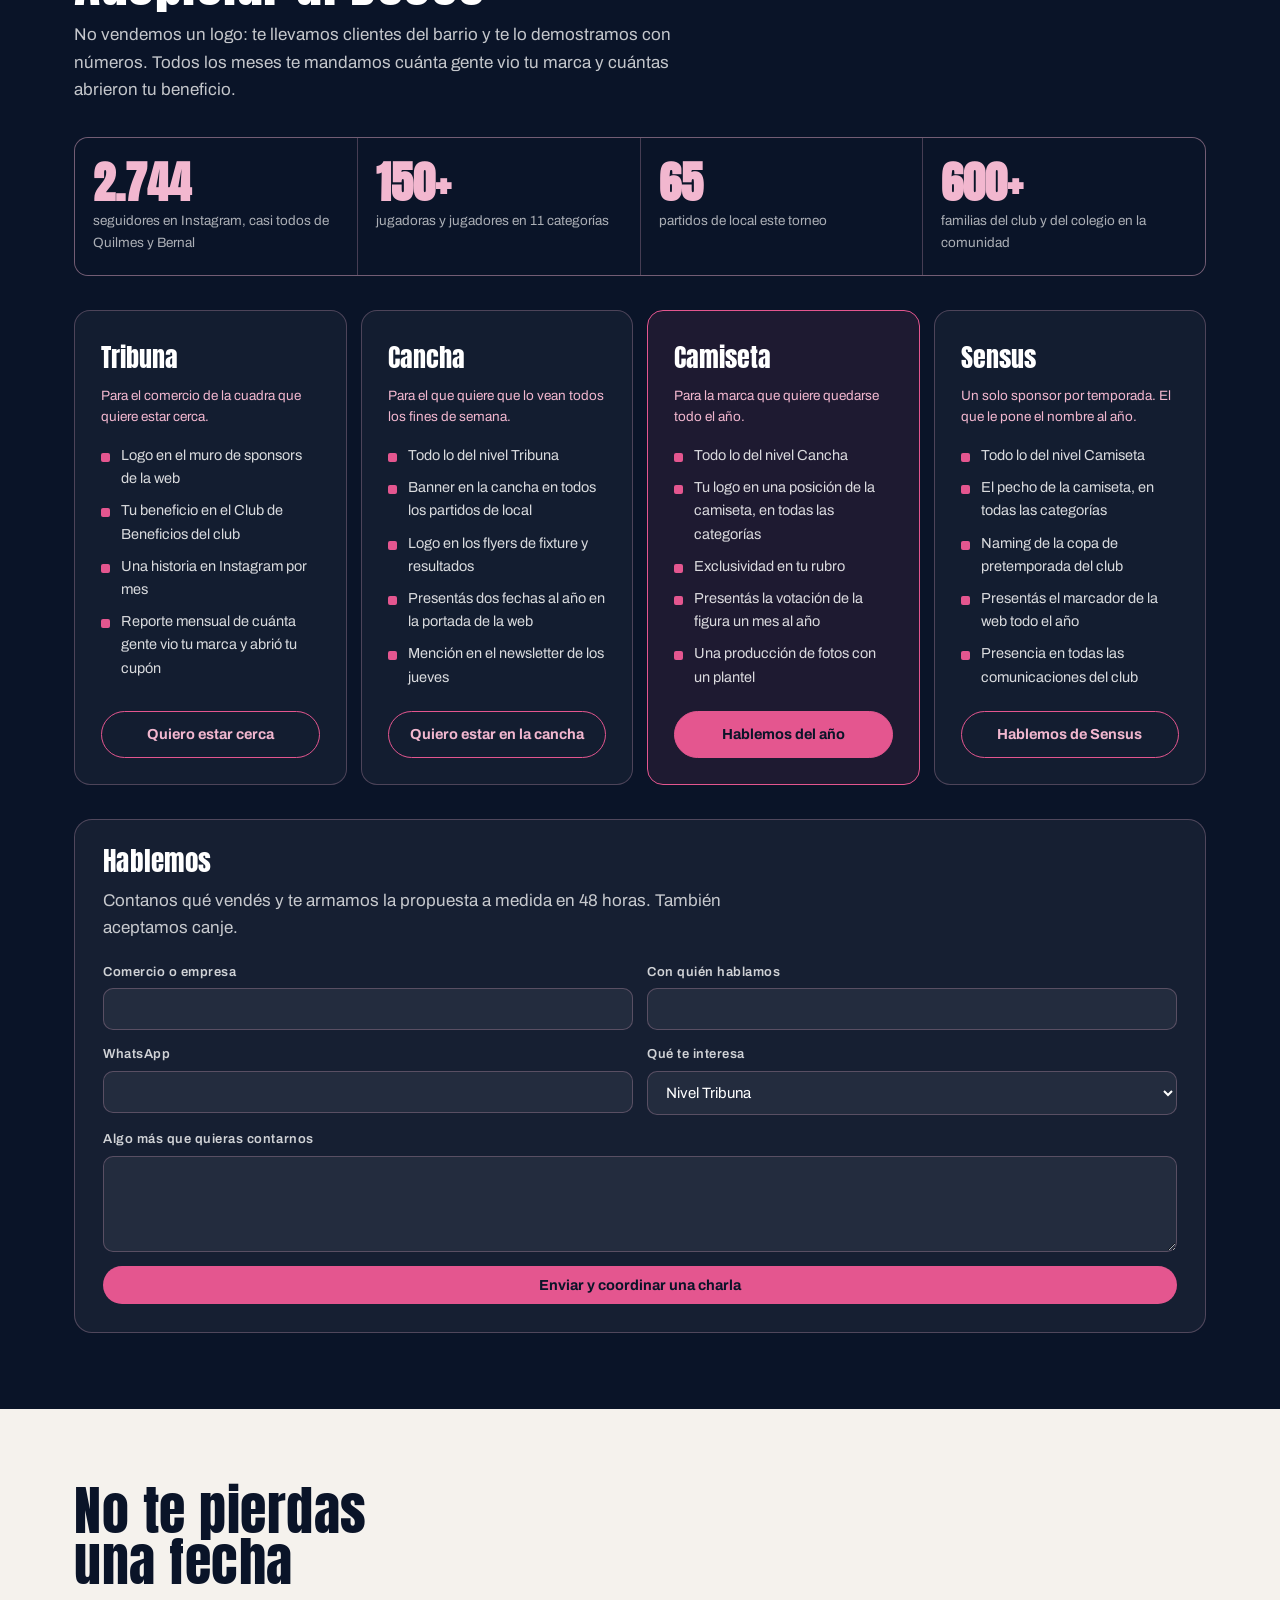
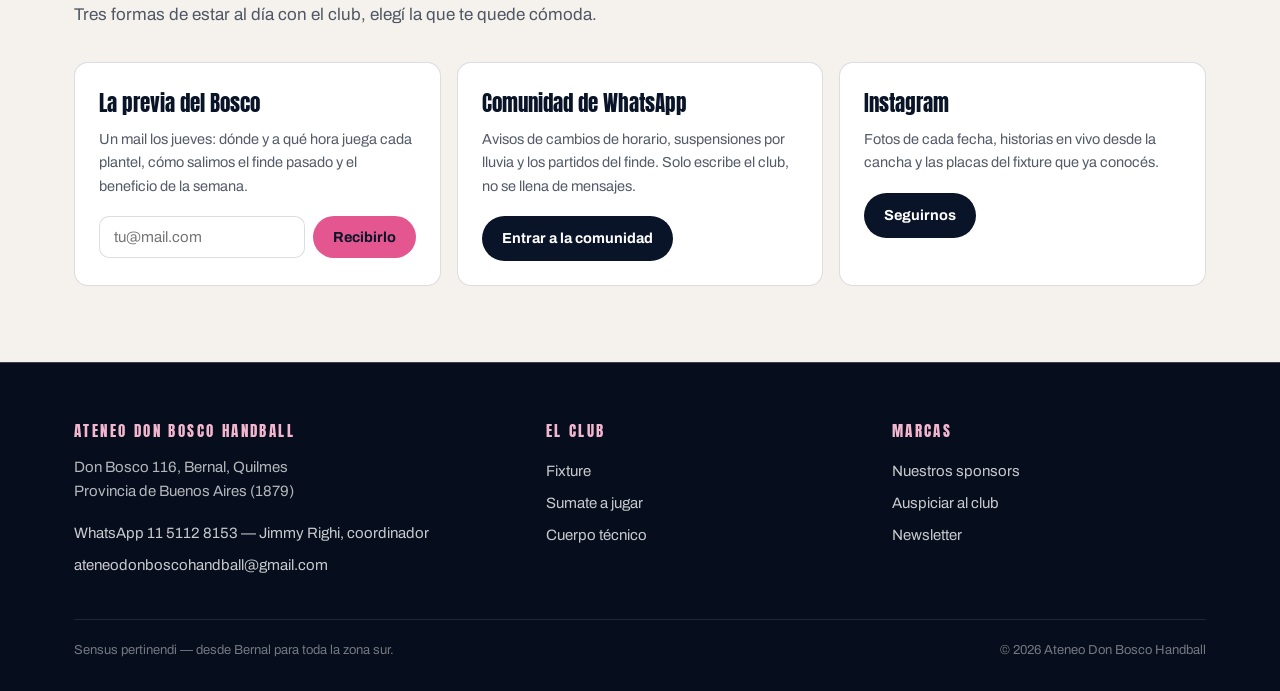
==== commit 5d239b36: "Fiesta de fin de año: la noticia y un popup grande La nota va con el texto que publicó el club, sin " ====
--- a/index.html
+++ b/index.html
@@ -120,6 +120,9 @@
 .lector .destacado{font-family:var(--display);font-size:22px;font-weight:400;line-height:1.25;color:var(--azul);border-left:4px solid var(--rosa);padding-left:16px;margin:22px 0}
 /* Lo que dice una jugadora o el entrenador: bastardilla y fondo, para que se despegue del relato */
 .lector .cuerpo .cita{font-style:italic;font-weight:600;font-size:16.5px;line-height:1.55;color:var(--azul);background:rgba(21,42,84,.055);border-left:4px solid var(--rosa-vivo);border-radius:0 12px 12px 0;padding:16px 18px;margin:20px 0 0}
+.lector .cuerpo .lista-nota{list-style:none;margin:16px 0 0;padding:0;display:grid;gap:7px}
+.lector .cuerpo .lista-nota li{position:relative;padding-left:20px;font-size:16px;line-height:1.55}
+.lector .cuerpo .lista-nota li::before{content:"";position:absolute;left:0;top:9px;width:8px;height:8px;border-radius:2px;background:var(--rosa-vivo)}
 .lector .cuerpo .cita .quien{display:block;font-style:normal;font-weight:700;font-size:12.5px;letter-spacing:.08em;text-transform:uppercase;color:var(--azul);margin-top:10px}
 /* Marcador de una nota: el resultado grande, para un partido que lo merece (un ascenso, una final).
    Los números arrancan en cero y suben al abrirse el lector; con prefers-reduced-motion van derecho. */
@@ -178,6 +181,49 @@
 .aviso-barra .cerrar-aviso{margin-left:auto;background:none;border:0;color:var(--tinta);opacity:.6;font-size:19px;line-height:1;cursor:pointer;padding:4px 2px}
 .aviso-barra .cerrar-aviso:hover{opacity:1}
 @media(max-width:600px){.aviso-barra .ver{order:3}.aviso-barra .cerrar-aviso{order:2}}
+/* Popup del club: el anuncio grande del momento, armado como la placa que publica el club
+   (el encabezado, la fecha enorme y el horario). Va arriba de todo mientras está abierto.
+   Se cierra con la cruz, con "Más tarde", con Escape o tocando afuera. No guarda nada. */
+.popup{position:fixed;inset:0;z-index:110;background:rgba(6,13,28,.86);display:none;padding:18px;overflow:auto;
+  -webkit-backdrop-filter:blur(3px);backdrop-filter:blur(3px)}
+.popup.abierto{display:grid;place-items:center}
+.popup-caja{position:relative;width:100%;max-width:520px;margin:auto;color:var(--hueso);text-align:center;
+  background:radial-gradient(130% 75% at 50% 0%,rgba(228,86,143,.26),transparent 68%),
+    linear-gradient(180deg,var(--azul),var(--tinta));
+  border:1px solid rgba(242,183,207,.3);border-radius:22px;padding:30px 28px 26px;
+  box-shadow:0 30px 70px rgba(6,13,28,.6)}
+/* El estado de base de la caja es el final: la animación solo lo recorre. Si el navegador no
+   está pintando, no se agrega la clase y el popup se ve igual de entero. */
+.popup-caja.entra{animation:popup-entra .42s cubic-bezier(.2,.8,.3,1)}
+@keyframes popup-entra{from{opacity:0;transform:translateY(20px) scale(.97)}to{opacity:1;transform:none}}
+.popup .escudo-popup{width:46px;height:auto;display:block;margin:0 auto 14px}
+.popup .encima{margin:0;font-size:14.5px;font-style:italic;color:var(--rosa)}
+.popup h2{font-family:var(--display);font-weight:400;font-size:clamp(30px,8vw,40px);line-height:1;
+  margin:6px 0 0;letter-spacing:.01em;text-transform:uppercase}
+/* La fecha es el elemento grande del popup, como en la placa del club */
+.popup .popup-cuando{margin:16px 0 0}
+.popup .popup-cuando b{display:block;font-family:var(--display);font-weight:400;
+  font-size:clamp(56px,17vw,78px);line-height:.88;color:var(--rosa);letter-spacing:.01em}
+.popup .popup-cuando span{display:block;margin-top:9px;font-size:13px;font-weight:700;letter-spacing:.16em;
+  text-transform:uppercase;color:var(--rosa)}
+.popup .donde{margin:13px 0 0;font-size:14.5px;line-height:1.5;color:rgba(245,242,237,.82)}
+.popup .popup-puntos{list-style:none;margin:20px 0 0;padding:16px 0 0;display:grid;gap:7px;text-align:left;
+  border-top:1px solid rgba(242,183,207,.22)}
+.popup .popup-puntos li{position:relative;padding-left:20px;font-size:14.5px;line-height:1.45}
+.popup .popup-puntos li::before{content:"";position:absolute;left:0;top:8px;width:8px;height:8px;
+  border-radius:2px;background:var(--rosa-vivo)}
+.popup .para{margin:16px 0 0;font-size:13px;font-weight:700;letter-spacing:.1em;text-transform:uppercase;color:var(--rosa)}
+.popup .acciones-popup{margin-top:20px;display:grid;gap:8px;justify-items:center}
+.popup .acciones-popup .btn{width:100%}
+.popup .mas-tarde{background:none;border:0;color:rgba(245,242,237,.68);font-family:inherit;font-size:14px;
+  cursor:pointer;padding:8px 12px;border-radius:8px}
+.popup .mas-tarde:hover{color:var(--hueso);text-decoration:underline}
+.popup-cerrar{position:absolute;top:10px;right:10px;width:36px;height:36px;display:grid;place-items:center;
+  background:rgba(6,13,28,.55);border:1px solid rgba(242,183,207,.32);border-radius:50%;color:var(--hueso);
+  font-size:15px;line-height:1;cursor:pointer}
+.popup-cerrar:hover{background:var(--rosa-vivo);color:var(--tinta);border-color:var(--rosa-vivo)}
+@media(max-width:420px){.popup{padding:12px}.popup-caja{padding:26px 20px 22px}}
+@media(prefers-reduced-motion:reduce){.popup-caja.entra{animation:none}}
 /* Panel con el detalle del aviso */
 .aviso-panel{position:fixed;inset:0;z-index:100;background:rgba(6,13,28,.82);display:none;padding:20px;overflow:auto}
 .aviso-panel.abierto{display:grid;place-items:start center;padding-top:6vh;padding-bottom:6vh}
@@ -1865,6 +1911,7 @@
   const bloque = b => {
     if (b.t === "texto") return '<p>' + b.v + '</p>';
     if (b.t === "destacado") return '<p class="destacado">' + b.v + '</p>';
+    if (b.t === "lista") return '<ul class="lista-nota">' + b.v.map(x => '<li>' + x + '</li>').join("") + '</ul>';
     if (b.t === "cita") return '<p class="cita">' + b.v + (b.quien ? '<span class="quien">' + b.quien + '</span>' : '') + '</p>';
     if (b.t === "foto") return '<figure><img src="' + b.v + '" alt="' + (b.alt || "") + '" loading="lazy">'
       + (b.pie ? '<figcaption>' + b.pie + '</figcaption>' : '') + '</figure>';
@@ -1979,6 +2026,92 @@
   document.addEventListener("keydown", e => { if (e.key === "Escape" && panel.classList.contains("abierto")) cerrarPanel(); });
 })();
 
+/* ============================ popup del club ============================
+   DATOS.popup: el anuncio grande del momento (la fiesta de fin de año, por ejemplo). Se abre
+   solo a los pocos segundos, una vez por visita, y no guarda nada: vuelve en la próxima.
+   No se abre si la dirección ya venía apuntando a algo (una noticia, una sección): esa persona
+   ya pidió algo concreto y taparle la pantalla es una molestia. Pasada la fecha "hasta" no se
+   muestra más. Para verlo fuera de fecha: ?popup=1 en la dirección.
+   ==================================================================== */
+(function(){
+  const p = DATOS.popup;
+  if (!p || !p.titulo) return;
+  const forzado = new URLSearchParams(location.search).get("popup");
+  if (!forzado) {
+    if (p.hasta && p.hasta < new Date().toISOString().slice(0, 10)) return;
+    if (location.hash) return;
+  }
+
+  const caja = document.createElement("div");
+  caja.className = "popup";
+  caja.setAttribute("role", "dialog");
+  caja.setAttribute("aria-modal", "true");
+  caja.setAttribute("aria-labelledby", "popup-titulo");
+  caja.hidden = true;
+  caja.innerHTML = '<div class="popup-caja">'
+    + '<button class="popup-cerrar" type="button" aria-label="Cerrar el aviso">✕</button>'
+    + '<img class="escudo-popup" src="iconos/escudo.svg" alt="" width="300" height="400">'
+    + (p.encima ? '<p class="encima">' + p.encima + '</p>' : '')
+    + '<h2 id="popup-titulo">' + p.titulo + '</h2>'
+    + (p.dia ? '<p class="popup-cuando"><b>' + p.dia + '</b>'
+        + (p.hora ? '<span>' + p.hora + '</span>' : '') + '</p>' : '')
+    + (p.donde ? '<p class="donde">' + p.donde + '</p>' : '')
+    + (p.puntos && p.puntos.length
+        ? '<ul class="popup-puntos">' + p.puntos.map(x => '<li>' + x + '</li>').join("") + '</ul>' : '')
+    + (p.para ? '<p class="para">' + p.para + '</p>' : '')
+    + '<div class="acciones-popup">'
+    + (p.nota ? '<a class="btn" href="#n/' + p.nota + '" data-track="popup-nota">' + (p.boton || "Ver más") + '</a>' : '')
+    + '<button class="mas-tarde" type="button">Más tarde</button>'
+    + '</div></div>';
+  document.body.appendChild(caja);
+
+  let volverA = null;
+  const abierto = () => caja.classList.contains("abierto");
+  const cerrar = () => {
+    if (!abierto()) return;
+    caja.classList.remove("abierto"); caja.hidden = true;
+    document.body.style.overflow = "";
+    if (volverA && volverA.focus) volverA.focus();
+  };
+  const abrir = () => {
+    volverA = document.activeElement;
+    caja.hidden = false; caja.classList.add("abierto");
+    document.body.style.overflow = "hidden";
+    // La animación de entrada arranca en opacity:0. Si el navegador no está pintando (pestaña de
+    // fondo), la clase se agrega pero la animación no avanza y el panel se queda invisible para
+    // siempre. Por eso se le saca la clase al terminar, y un setTimeout la saca igual aunque la
+    // animación nunca haya corrido: sin la clase, el panel vuelve a su estado de base, entero.
+    const panel = caja.querySelector(".popup-caja");
+    const sacar = () => panel.classList.remove("entra");
+    requestAnimationFrame(() => {
+      panel.classList.add("entra");
+      panel.addEventListener("animationend", sacar, { once: true });
+      setTimeout(sacar, 700);
+    });
+    caja.querySelector(".popup-cerrar").focus();
+    track("popup-abierto");
+  };
+
+  caja.addEventListener("click", e => {
+    // Tocar afuera, la cruz o "Más tarde" cierra. El botón abre la noticia, así que el popup se
+    // va primero: si no, queda tapando el lector.
+    if (e.target === caja || e.target.closest(".popup-cerrar, .mas-tarde, a")) cerrar();
+  });
+  document.addEventListener("keydown", e => {
+    if (!abierto()) return;
+    if (e.key === "Escape") { cerrar(); return; }
+    if (e.key !== "Tab") return;
+    // Mientras está abierto el tabulador no se va del popup
+    const f = [...caja.querySelectorAll("a[href], button")].filter(x => x.offsetParent !== null);
+    if (!f.length) return;
+    const primero = f[0], ultimo = f[f.length - 1];
+    if (e.shiftKey && document.activeElement === primero) { e.preventDefault(); ultimo.focus(); }
+    else if (!e.shiftKey && document.activeElement === ultimo) { e.preventDefault(); primero.focus(); }
+  });
+
+  setTimeout(abrir, 1400);
+})();
+
 /* ============================ formularios ============================
    Los de jugar y sponsor abren WhatsApp con el mensaje armado. Los que
    piden mail además lo guardan en la base de contactos del club
